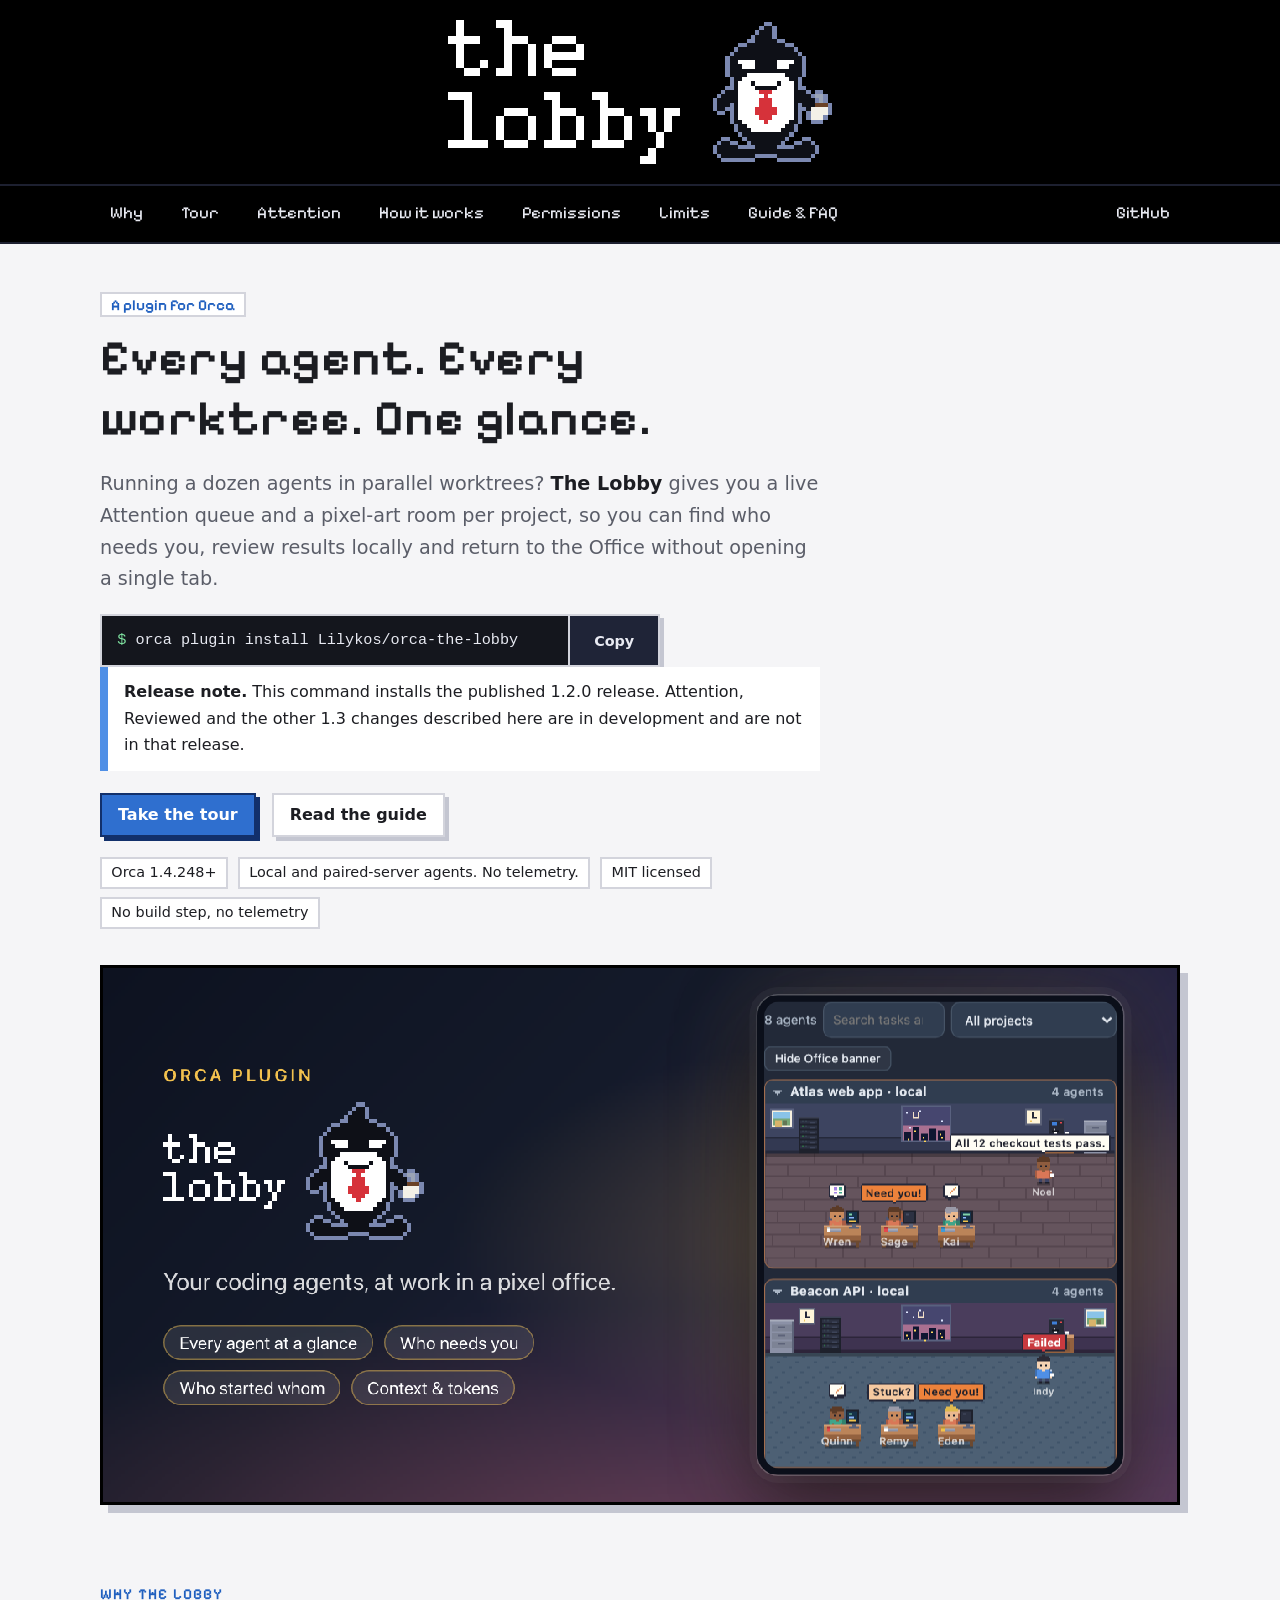
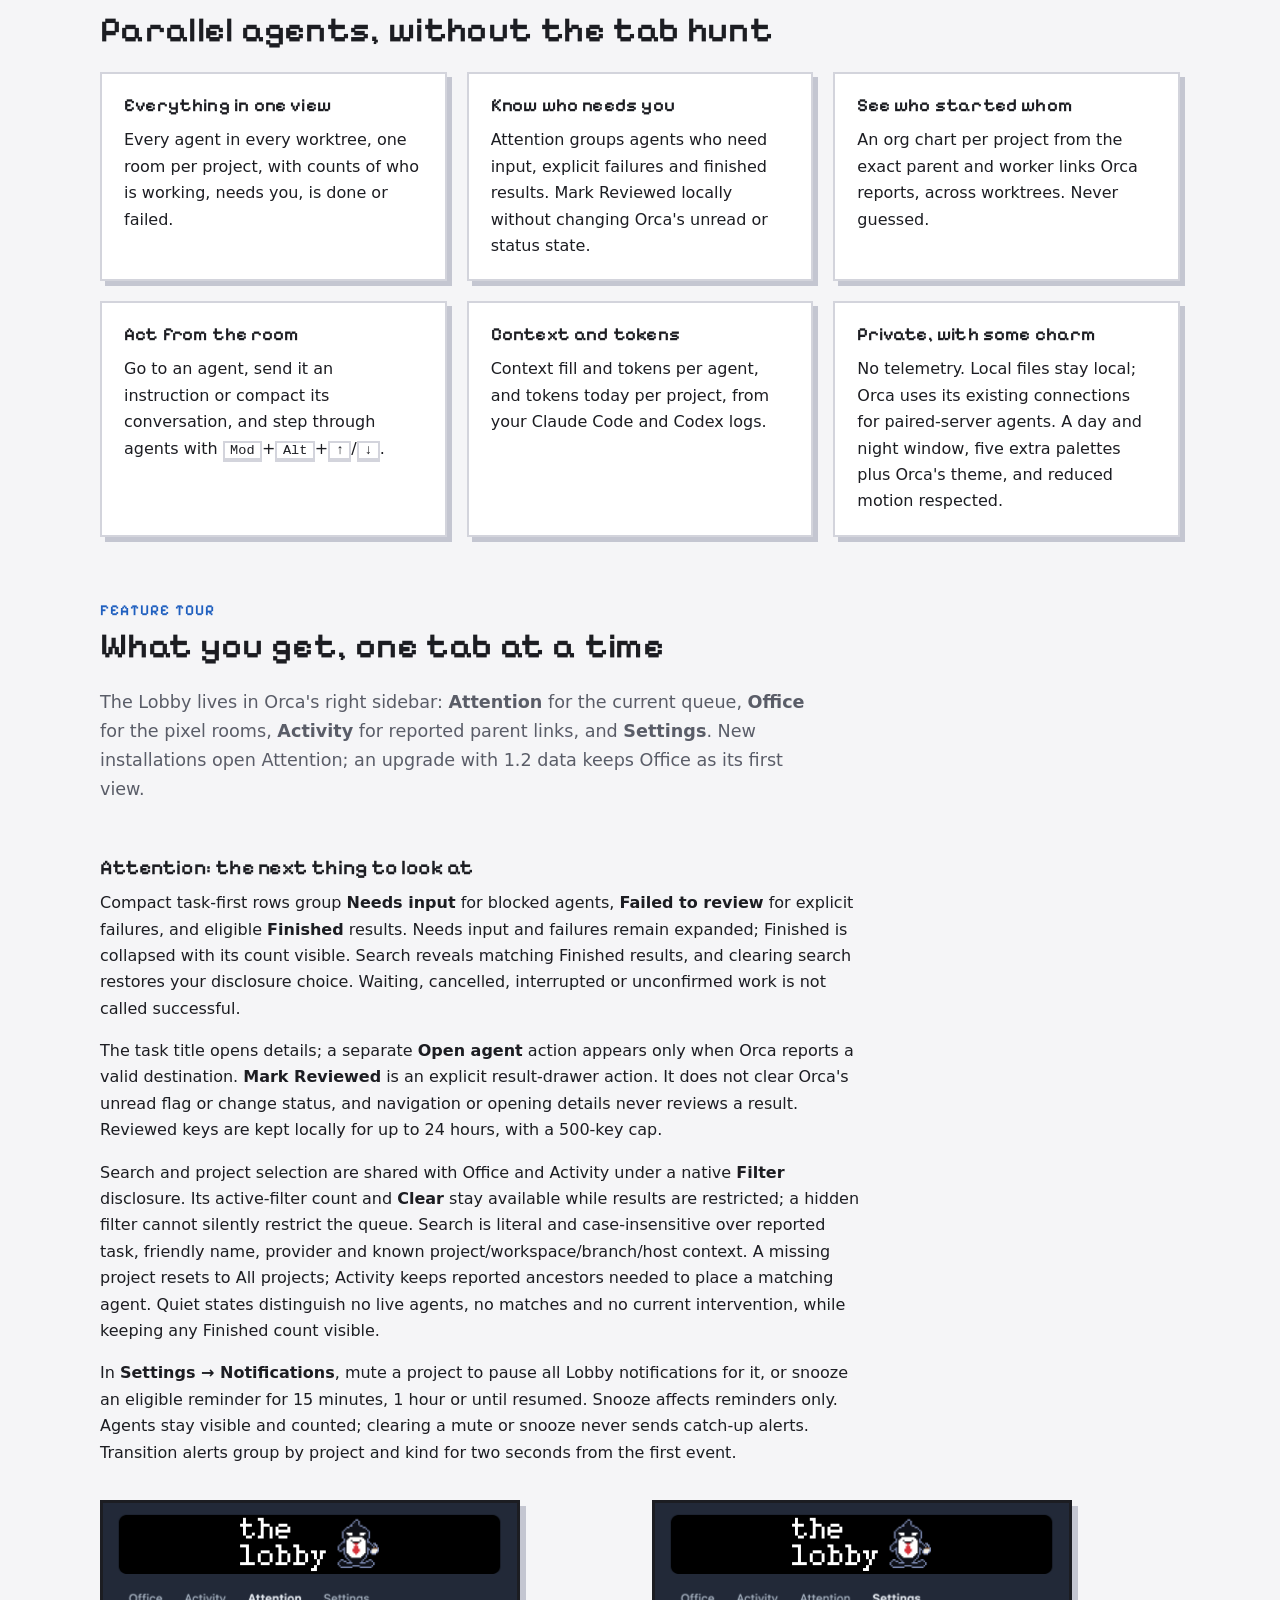
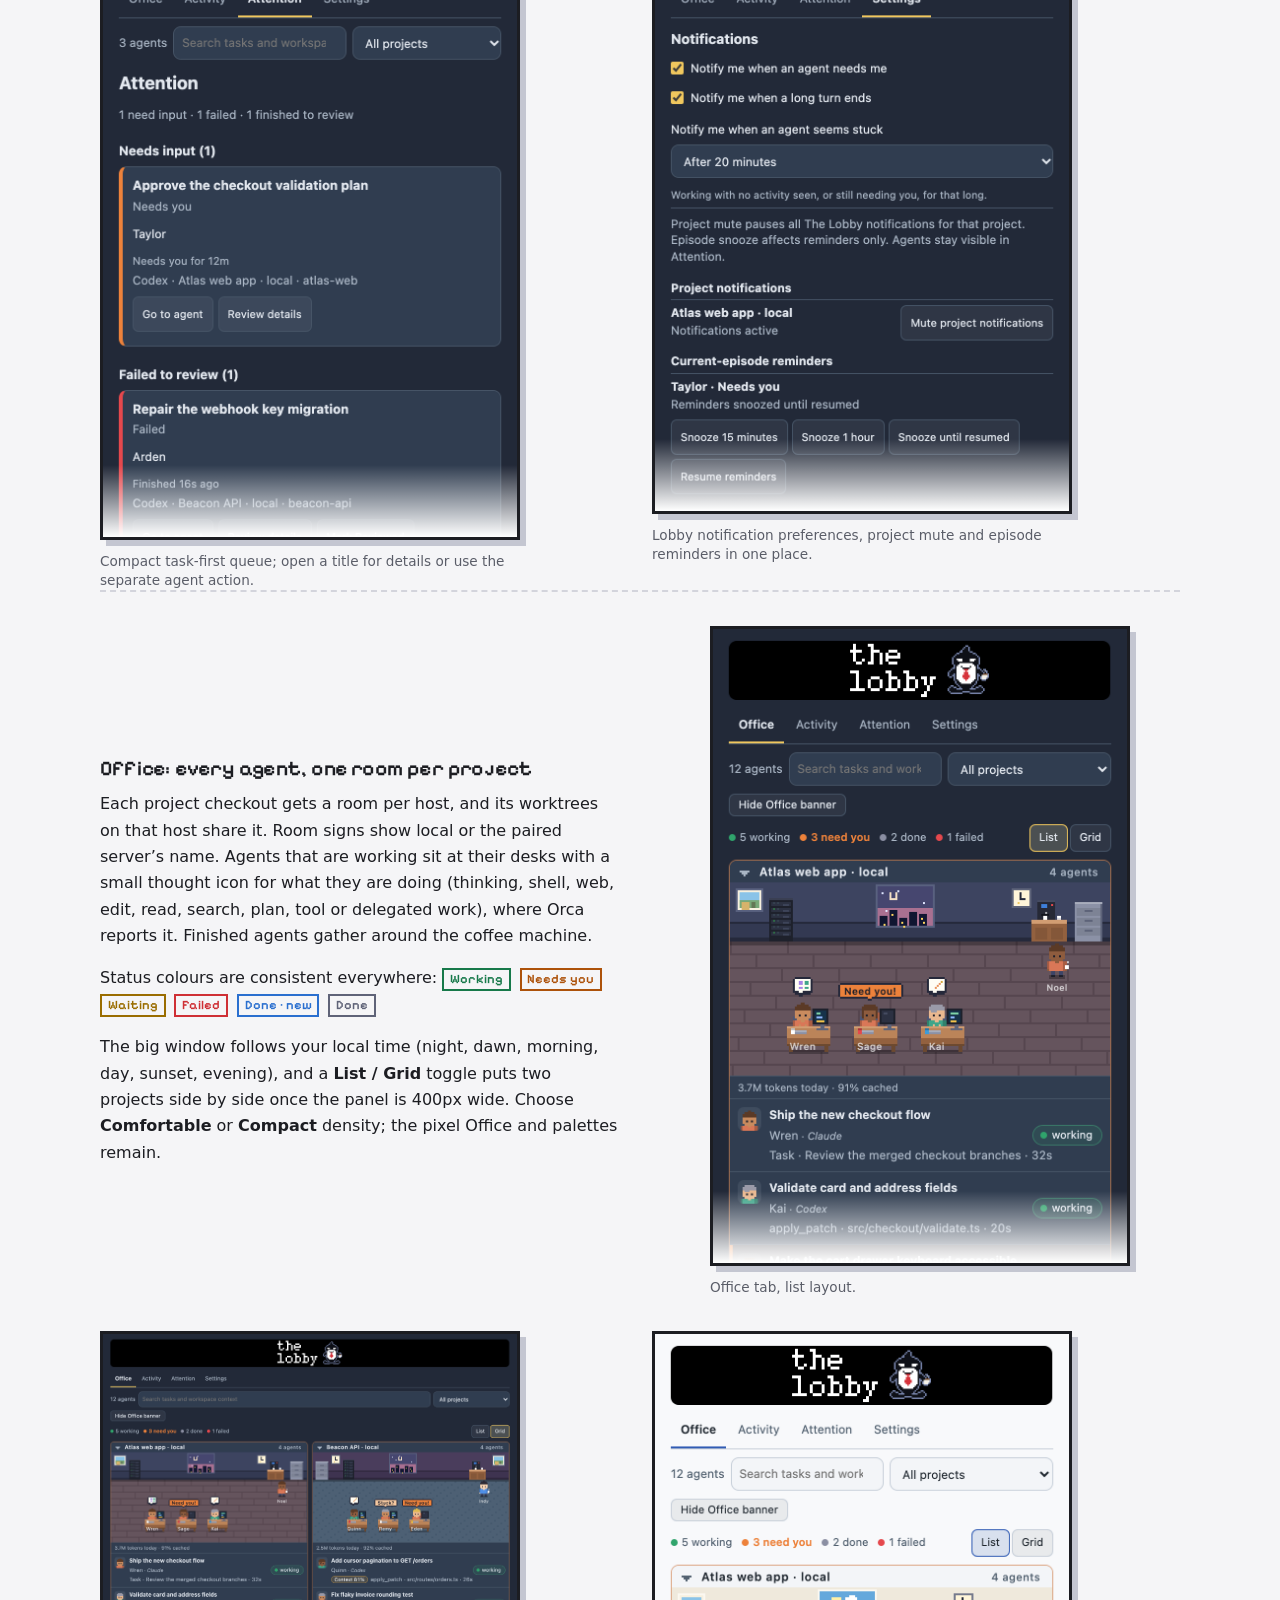
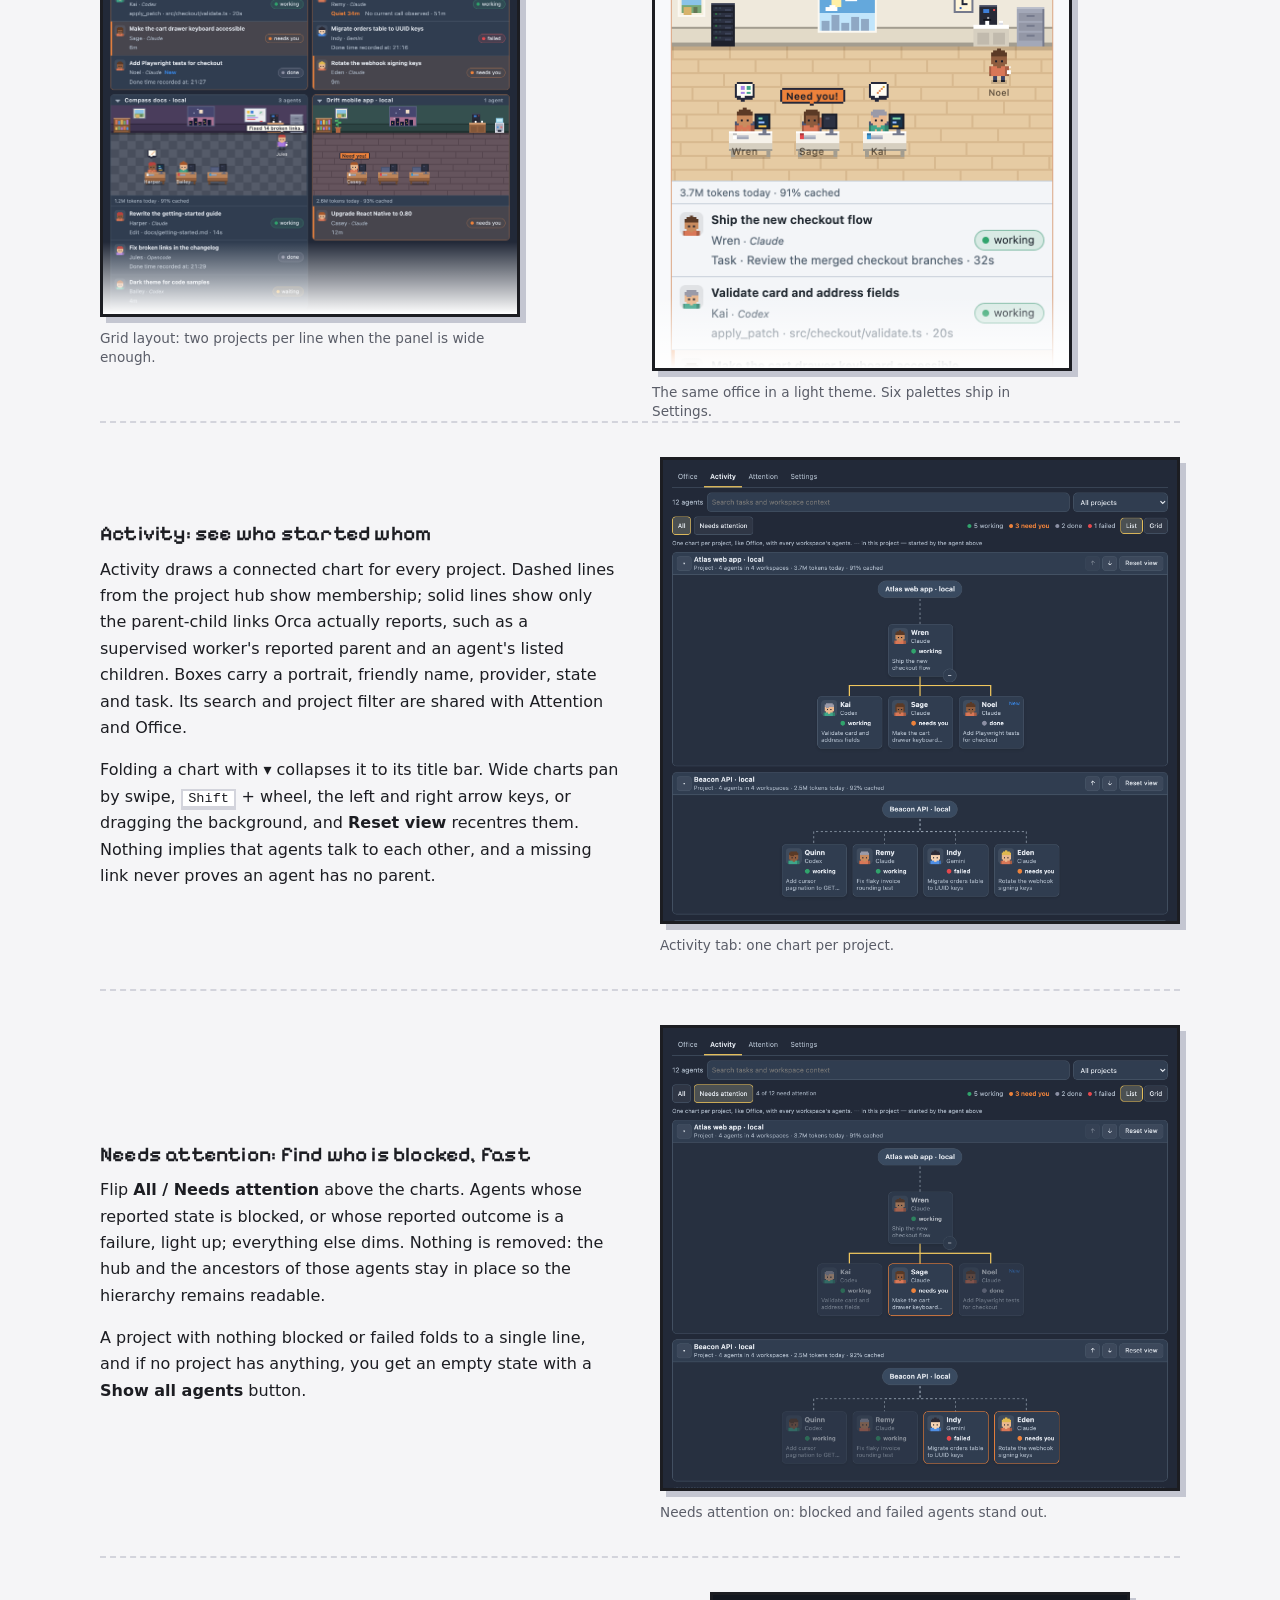
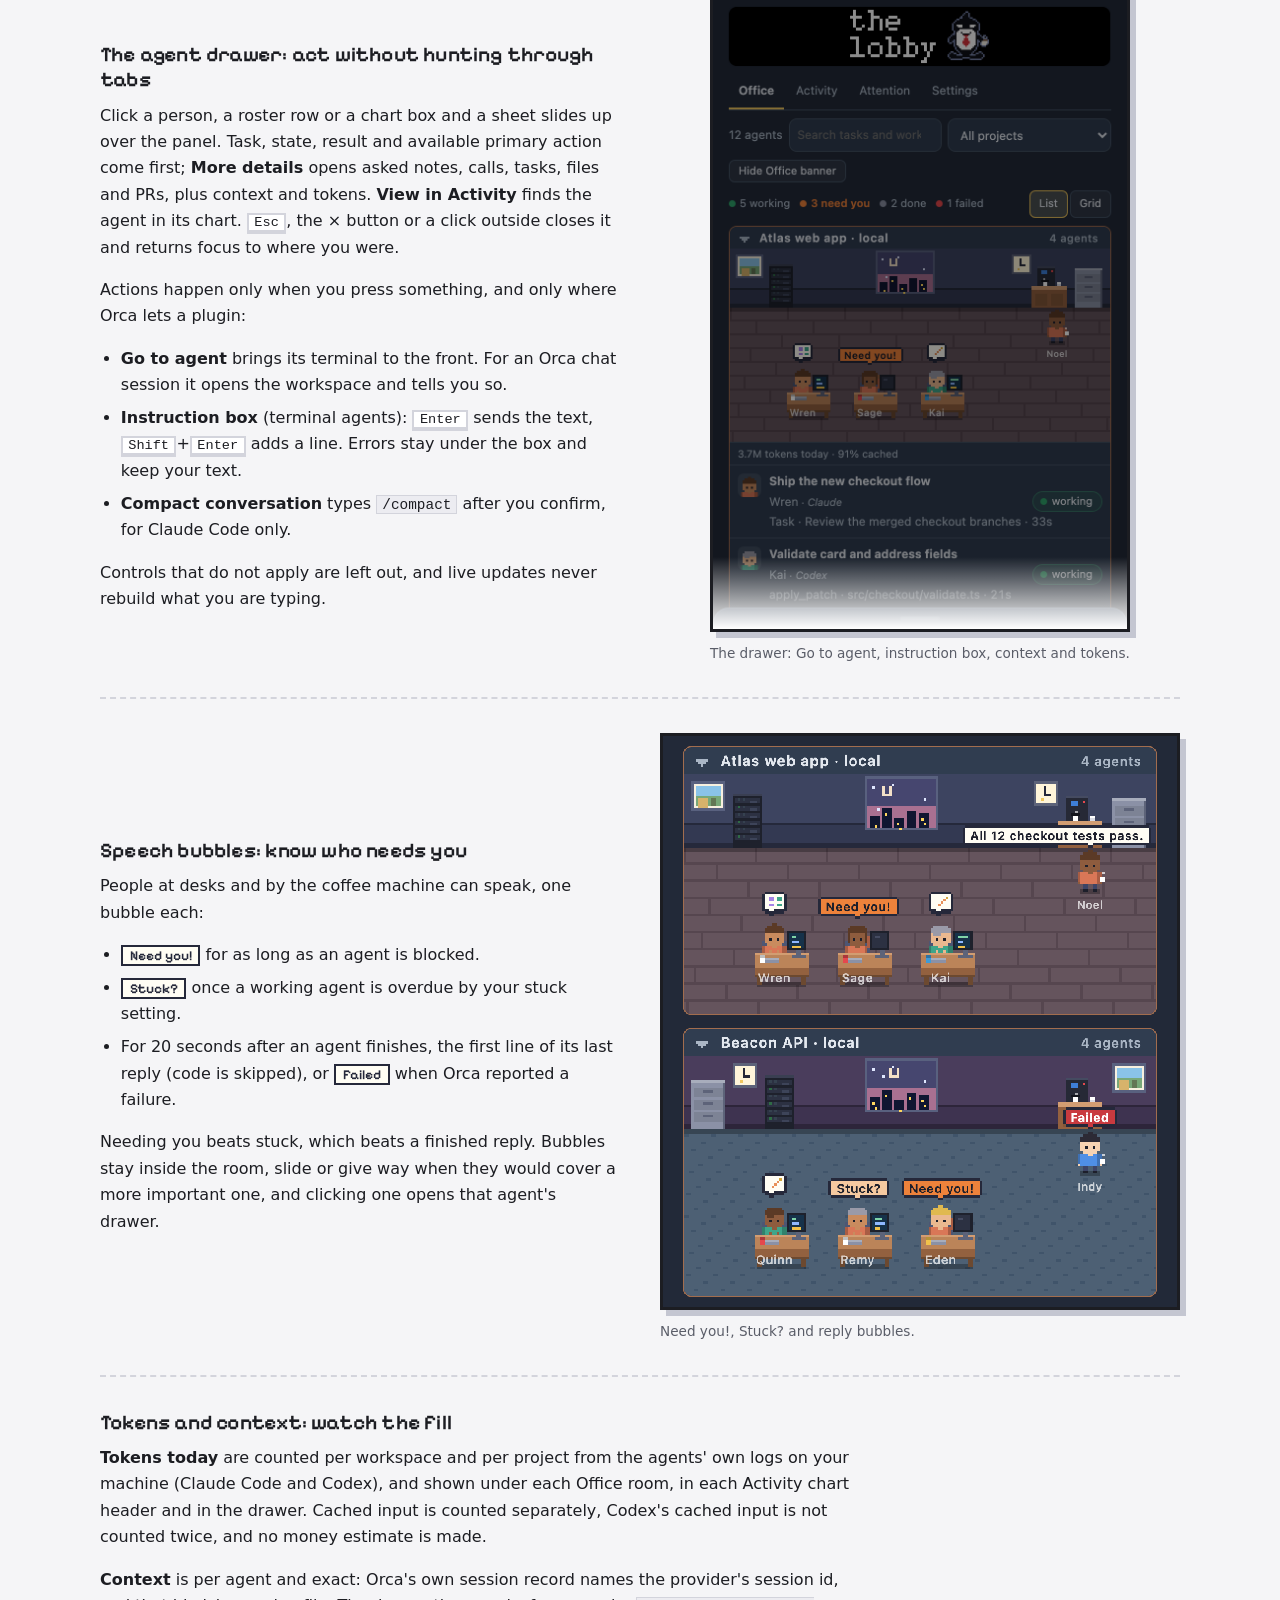
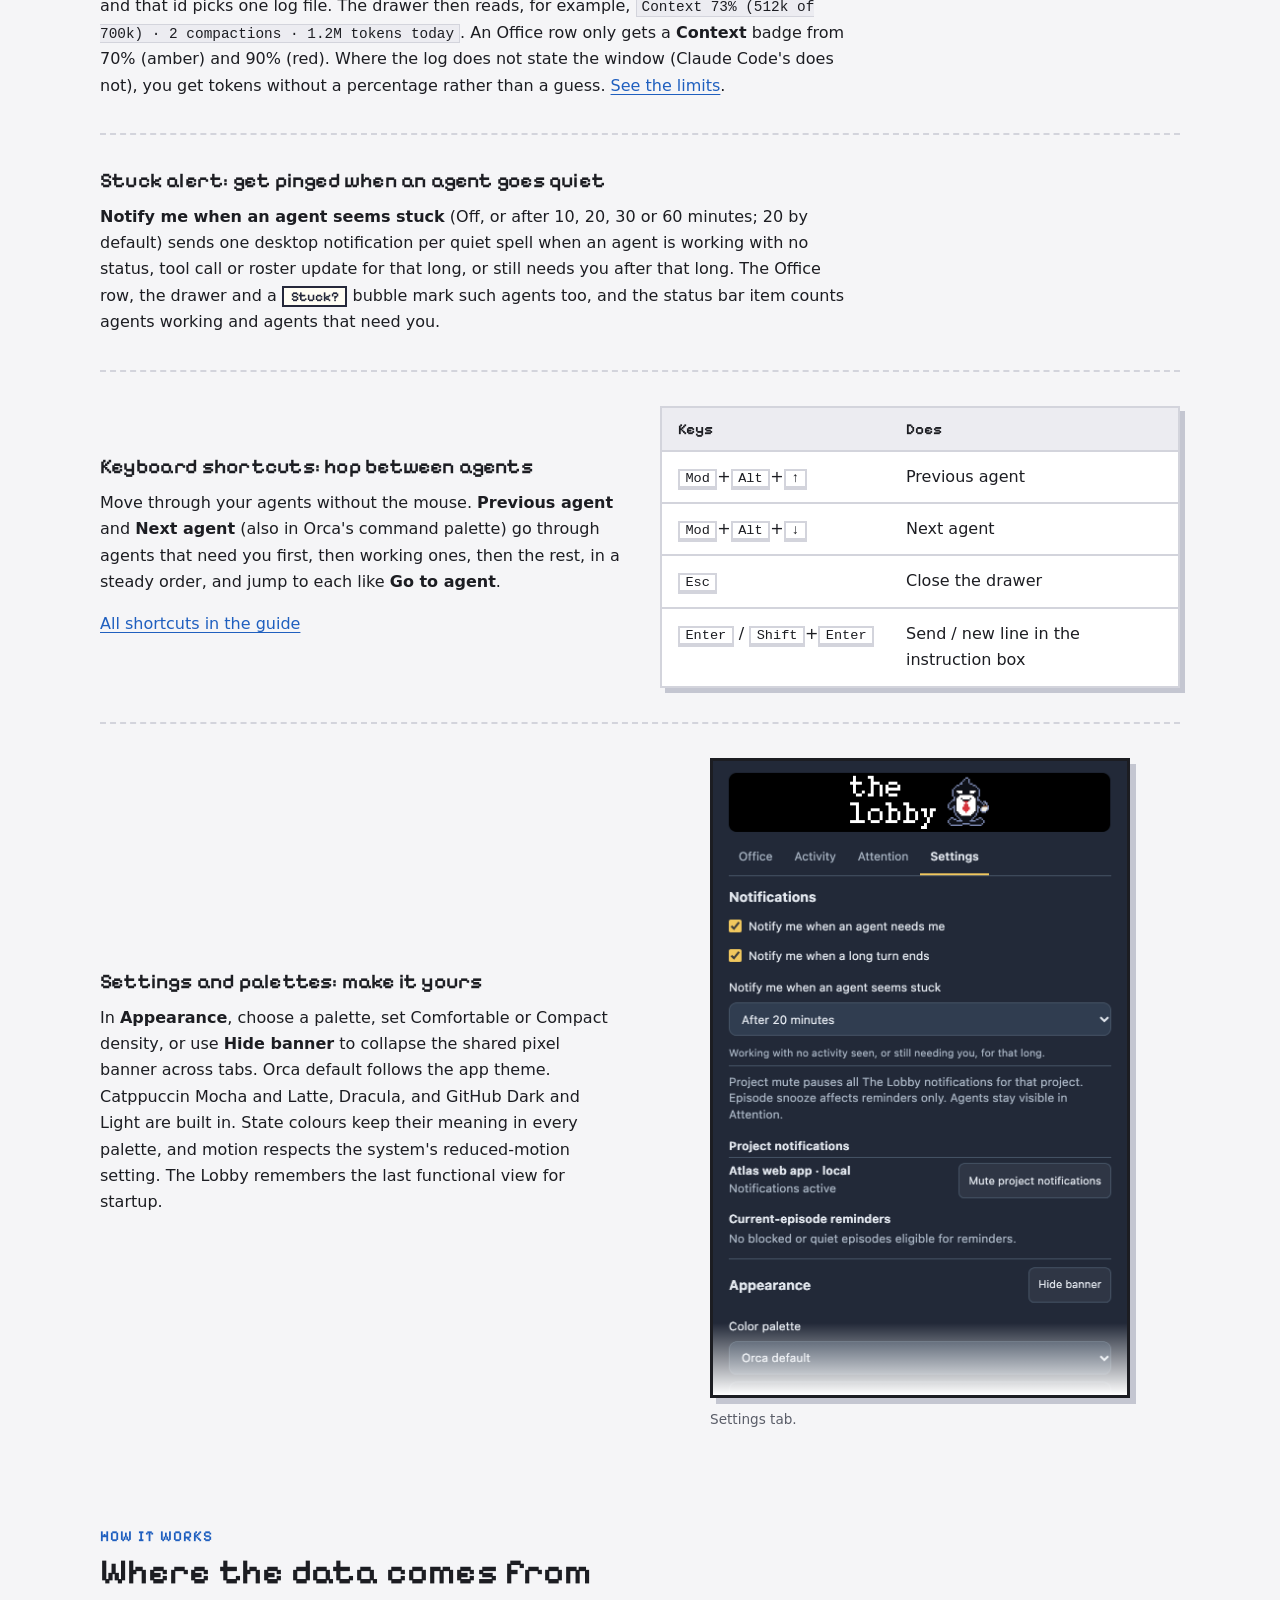
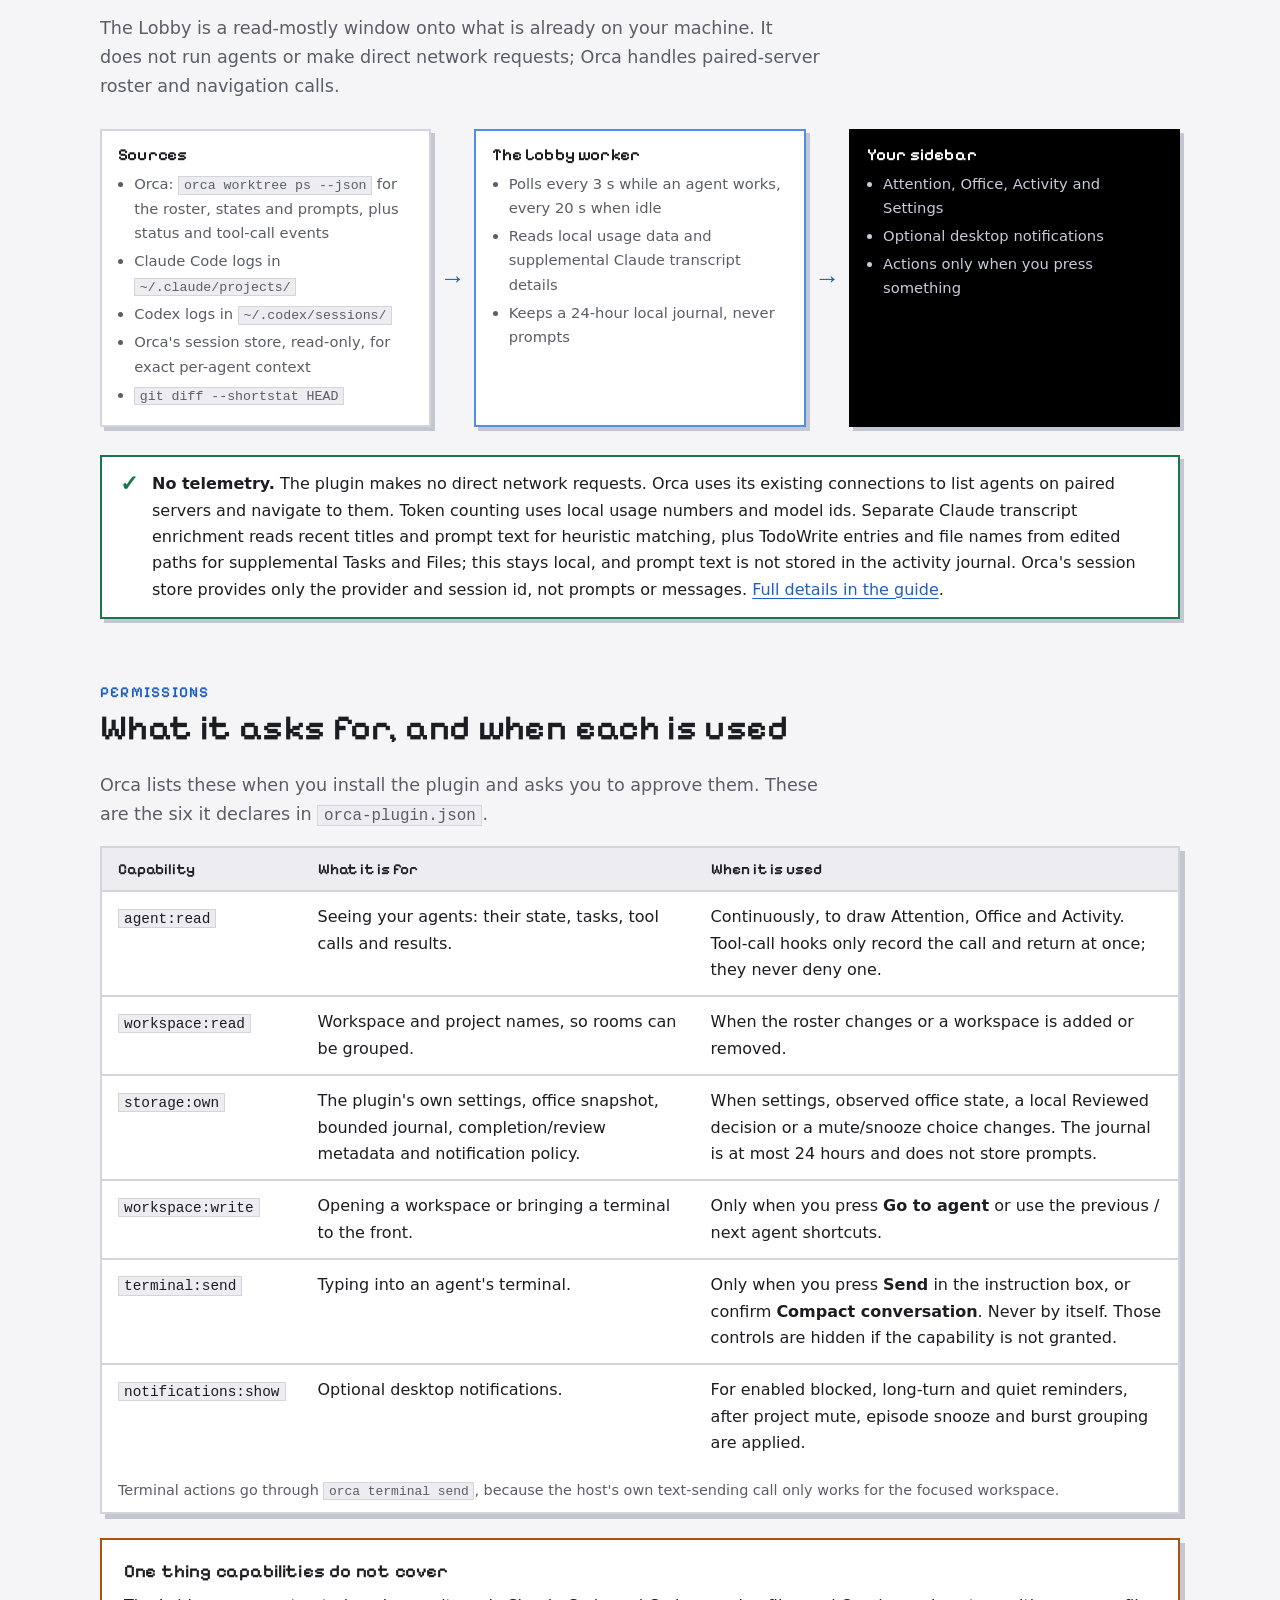
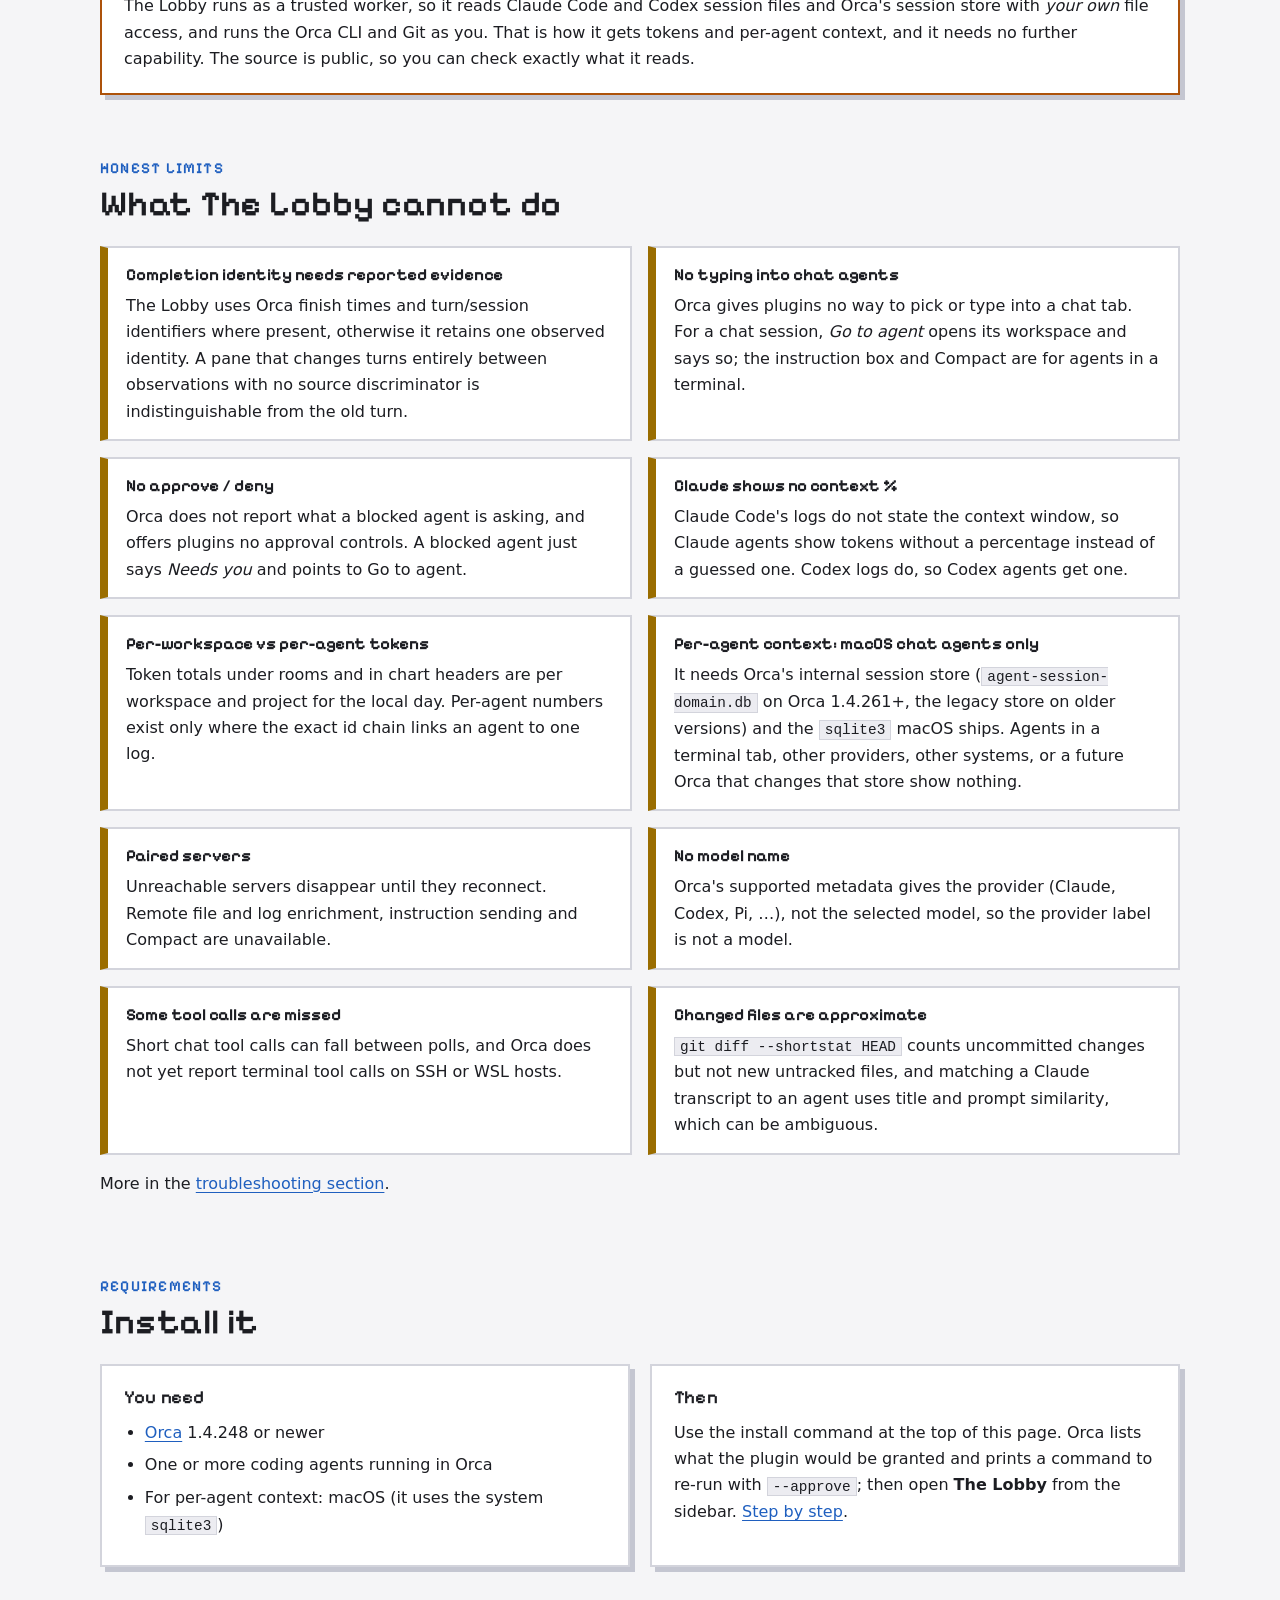
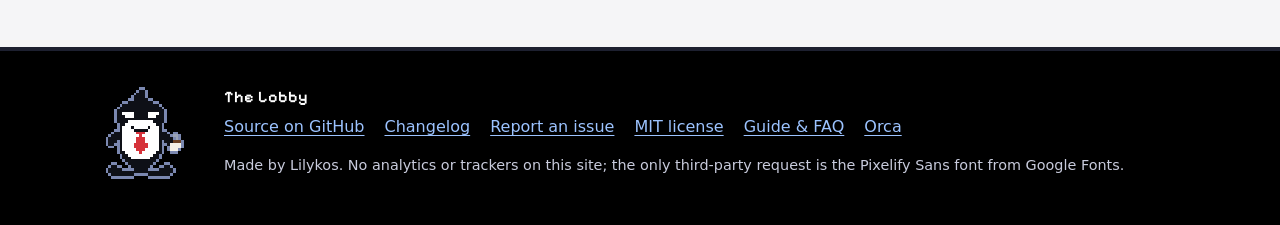
==== docs/index.html @ 731ba434 "docs: update unreleased 1.3 Attention guidance" ====
<!doctype html>
<html lang="en">
<head>
<meta charset="utf-8">
<meta name="viewport" content="width=device-width, initial-scale=1">
<title>The Lobby: Attention and pixel-art Office for Orca agents</title>
<meta name="description" content="Find blocked agents and results to review in Attention, then return to The Lobby's pixel-art Office and Activity views. Local and paired-server agents, no telemetry, MIT licensed.">
<meta name="theme-color" content="#000000">
<link rel="canonical" href="https://lilykos.github.io/orca-the-lobby/">
<link rel="icon" type="image/png" href="images/icon.png">
<link rel="apple-touch-icon" href="images/icon.png">
<meta property="og:type" content="website">
<meta property="og:site_name" content="The Lobby">
<meta property="og:title" content="The Lobby: Attention and pixel-art Office for Orca agents">
<meta property="og:description" content="Find blocked agents and results to review in Attention, then return to the pixel-art Office and Activity views.">
<meta property="og:url" content="https://lilykos.github.io/orca-the-lobby/">
<meta property="og:image" content="https://lilykos.github.io/orca-the-lobby/images/cover.png">
<meta property="og:image:width" content="1280">
<meta property="og:image:height" content="640">
<meta property="og:image:alt" content="The Lobby, an Orca plugin: your coding agents at work in a pixel office, with Need you!, Stuck? and Failed bubbles.">
<meta name="twitter:card" content="summary_large_image">
<meta name="twitter:title" content="The Lobby: Attention and pixel-art Office for Orca agents">
<meta name="twitter:description" content="Find blocked agents and results to review, then return to the pixel-art Office and Activity views.">
<meta name="twitter:image" content="https://lilykos.github.io/orca-the-lobby/images/cover.png">
<meta name="twitter:image:alt" content="The Lobby, an Orca plugin: your coding agents at work in a pixel office, with Need you!, Stuck? and Failed bubbles.">
<link rel="preconnect" href="https://fonts.googleapis.com">
<link rel="preconnect" href="https://fonts.gstatic.com" crossorigin>
<link rel="stylesheet" href="https://fonts.googleapis.com/css2?family=Pixelify+Sans:wght@500;600&amp;display=swap">
<link rel="stylesheet" href="style.css">
<script type="application/ld+json">
{"@context":"https://schema.org","@type":"SoftwareApplication","name":"The Lobby","applicationCategory":"DeveloperApplication","operatingSystem":"Orca 1.4.248 or newer","description":"An Orca plugin that shows coding agents as pixel-art people in one room per project.","license":"https://opensource.org/licenses/MIT","url":"https://lilykos.github.io/orca-the-lobby/","codeRepository":"https://github.com/Lilykos/orca-the-lobby","offers":{"@type":"Offer","price":"0","priceCurrency":"USD"}}
</script>
</head>
<body>
<a class="skip" href="#main">Skip to content</a>

<header>
  <div class="banner">
    <div class="wrap">
      <a href="./" aria-label="The Lobby, home">
        <img class="title px" src="images/title.svg" width="232" height="144" alt="the lobby">
        <img class="mascot px" src="images/orca.svg" width="128" height="140" alt="" role="presentation">
      </a>
    </div>
  </div>
  <nav class="nav" aria-label="Site">
    <div class="wrap">
      <a href="#why">Why</a>
      <a href="#tour">Tour</a>
      <a href="#attention-queue">Attention</a>
      <a href="#how">How it works</a>
      <a href="#permissions">Permissions</a>
      <a href="#limits">Limits</a>
      <a href="guide.html">Guide &amp; FAQ</a>
      <span class="spacer"></span>
      <a href="https://github.com/Lilykos/orca-the-lobby">GitHub</a>
    </div>
  </nav>
</header>

<main id="main">
<section class="hero">
  <div class="wrap">
    <div class="hero-copy">
      <p class="eyebrow">A plugin for Orca</p>
      <h1>Every agent. Every worktree. One glance.</h1>
      <p class="lead">Running a dozen agents in parallel worktrees? <strong>The Lobby</strong> gives you a live Attention queue and a pixel-art room per project, so you can find who needs you, review results locally and return to the Office without opening a single tab.</p>
      <div class="install">
        <code id="install-cmd">orca plugin install Lilykos/orca-the-lobby</code>
        <button type="button" data-copy="#install-cmd" aria-label="Copy the install command">Copy</button>
      </div>
      <p class="note"><strong>Release note.</strong> This command installs the published 1.2.0 release. Attention, Reviewed and the other 1.3 changes described here are in development and are not in that release.</p>
      <div class="cta">
        <a class="btn" href="#tour">Take the tour</a>
        <a class="btn ghost" href="guide.html">Read the guide</a>
      </div>
      <ul class="facts" aria-label="At a glance">
        <li>Orca 1.4.248+</li>
        <li>Local and paired-server agents. No telemetry.</li>
        <li>MIT licensed</li>
        <li>No build step, no telemetry</li>
      </ul>
    </div>
    <figure class="cover">
      <img class="px" src="images/cover.png" width="1280" height="640" alt="The Lobby in Orca's sidebar: several pixel-art office rooms, one per project, with agents seated at desks, a coffee machine and speech bubbles.">
    </figure>
  </div>
</section>

<section class="block" id="why" aria-labelledby="why-h">
  <div class="wrap">
    <p class="kicker">Why The Lobby</p>
    <h2 id="why-h">Parallel agents, without the tab hunt</h2>
    <div class="grid three">
      <div class="card">
        <h3>Everything in one view</h3>
        <p>Every agent in every worktree, one room per project, with counts of who is working, needs you, is done or failed.</p>
      </div>
      <div class="card">
        <h3>Know who needs you</h3>
        <p>Attention groups agents who need input, explicit failures and finished results. Mark Reviewed locally without changing Orca's unread or status state.</p>
      </div>
      <div class="card">
        <h3>See who started whom</h3>
        <p>An org chart per project from the exact parent and worker links Orca reports, across worktrees. Never guessed.</p>
      </div>
      <div class="card">
        <h3>Act from the room</h3>
        <p>Go to an agent, send it an instruction or compact its conversation, and step through agents with <kbd>Mod</kbd>+<kbd>Alt</kbd>+<kbd>↑</kbd>/<kbd>↓</kbd>.</p>
      </div>
      <div class="card">
        <h3>Context and tokens</h3>
        <p>Context fill and tokens per agent, and tokens today per project, from your Claude Code and Codex logs.</p>
      </div>
      <div class="card">
        <h3>Private, with some charm</h3>
        <p>No telemetry. Local files stay local; Orca uses its existing connections for paired-server agents. A day and night window, five extra palettes plus Orca's theme, and reduced motion respected.</p>
      </div>
    </div>
  </div>
</section>

<section class="block" id="tour" aria-labelledby="tour-h">
  <div class="wrap">
    <p class="kicker">Feature tour</p>
    <h2 id="tour-h">What you get, one tab at a time</h2>
    <p class="intro">The Lobby lives in Orca's right sidebar: <strong>Attention</strong> for the current queue, <strong>Office</strong> for the pixel rooms, <strong>Activity</strong> for reported parent links, and <strong>Settings</strong>. New installations open Attention; an upgrade with 1.2 data keeps Office as its first view.</p>

    <article class="feature wide" id="attention-queue">
      <div class="text">
        <h3>Attention: the next thing to look at</h3>
        <p>Compact task-first rows group <strong>Needs input</strong> for blocked agents, <strong>Failed to review</strong> for explicit failures, and eligible <strong>Finished</strong> results. Needs input and failures remain expanded; Finished is collapsed with its count visible. Search reveals matching Finished results, and clearing search restores your disclosure choice. Waiting, cancelled, interrupted or unconfirmed work is not called successful.</p>
        <p>The task title opens details; a separate <strong>Open agent</strong> action appears only when Orca reports a valid destination. <strong>Mark Reviewed</strong> is an explicit result-drawer action. It does not clear Orca's unread flag or change status, and navigation or opening details never reviews a result. Reviewed keys are kept locally for up to 24 hours, with a 500-key cap.</p>
        <p>Search and project selection are shared with Office and Activity under a native <strong>Filter</strong> disclosure. Its active-filter count and <strong>Clear</strong> stay available while results are restricted; a hidden filter cannot silently restrict the queue. Search is literal and case-insensitive over reported task, friendly name, provider and known project/workspace/branch/host context. A missing project resets to All projects; Activity keeps reported ancestors needed to place a matching agent. Quiet states distinguish no live agents, no matches and no current intervention, while keeping any Finished count visible.</p>
        <p>In <strong>Settings → Notifications</strong>, mute a project to pause all Lobby notifications for it, or snooze an eligible reminder for 15 minutes, 1 hour or until resumed. Snooze affects reminders only. Agents stay visible and counted; clearing a mute or snooze never sends catch-up alerts. Transition alerts group by project and kind for two seconds from the first event.</p>
      </div>
    </article>

    <div class="gallery" aria-label="Attention and notification controls">
      <figure class="shot">
        <div class="frame tall"><a href="images/attention-inbox.png" title="Open the full-size image"><img src="images/attention-inbox.png" width="840" height="1830" loading="lazy" alt="Compact Attention task rows, Filter disclosure and a counted collapsed Finished group."></a></div>
        <figcaption>Compact task-first queue; open a title for details or use the separate agent action.</figcaption>
      </figure>
      <figure class="shot">
        <div class="frame tall"><a href="images/notification-controls.png" title="Open the full-size image"><img src="images/notification-controls.png" width="840" height="1234" loading="lazy" alt="The Settings Notifications section with alert preferences, project mute and current-episode reminder snooze."></a></div>
        <figcaption>Lobby notification preferences, project mute and episode reminders in one place.</figcaption>
      </figure>
    </div>

    <article class="feature" id="office">
      <div class="text">
        <h3>Office: every agent, one room per project</h3>
        <p>Each project checkout gets a room per host, and its worktrees on that host share it. Room signs show local or the paired server’s name. Agents that are working sit at their desks with a small thought icon for what they are doing (thinking, shell, web, edit, read, search, plan, tool or delegated work), where Orca reports it. Finished agents gather around the coffee machine.</p>
        <p>Status colours are consistent everywhere:
          <span class="tag working">Working</span>
          <span class="tag blocked">Needs you</span>
          <span class="tag waiting">Waiting</span>
          <span class="tag failed">Failed</span>
          <span class="tag unread">Done · new</span>
          <span class="tag done">Done</span>
        </p>
        <p>The big window follows your local time (night, dawn, morning, day, sunset, evening), and a <strong>List / Grid</strong> toggle puts two projects side by side once the panel is 400px wide. Choose <strong>Comfortable</strong> or <strong>Compact</strong> density; the pixel Office and palettes remain.</p>
      </div>
      <figure class="shot narrow">
        <div class="frame tall"><a href="images/office.png" title="Open the full-size image"><img src="images/office.png" width="420" height="1263" loading="lazy" alt="The Office tab in dark theme: a list of rooms, each with a sign, pixel people at desks and a roster of agents beneath."></a></div>
        <figcaption>Office tab, list layout.</figcaption>
      </figure>
    </article>

    <div class="gallery" aria-label="More Office views">
      <figure class="shot">
        <div class="frame tall"><a href="images/office-grid.png" title="Open the full-size image"><img src="images/office-grid.png" width="900" height="1189" loading="lazy" alt="The Office tab in Grid layout, two project rooms per row."></a></div>
        <figcaption>Grid layout: two projects per line when the panel is wide enough.</figcaption>
      </figure>
      <figure class="shot">
        <div class="frame tall"><a href="images/office-light.png" title="Open the full-size image"><img src="images/office-light.png" width="420" height="1263" loading="lazy" alt="The Office tab in a light theme with bright walls and wooden floors."></a></div>
        <figcaption>The same office in a light theme. Six palettes ship in Settings.</figcaption>
      </figure>
    </div>

    <article class="feature flip" id="activity">
      <div class="text">
        <h3>Activity: see who started whom</h3>
        <p>Activity draws a connected chart for every project. Dashed lines from the project hub show membership; solid lines show only the parent-child links Orca actually reports, such as a supervised worker's reported parent and an agent's listed children. Boxes carry a portrait, friendly name, provider, state and task. Its search and project filter are shared with Attention and Office.</p>
        <p>Folding a chart with ▾ collapses it to its title bar. Wide charts pan by swipe, <kbd>Shift</kbd> + wheel, the left and right arrow keys, or dragging the background, and <strong>Reset view</strong> recentres them. Nothing implies that agents talk to each other, and a missing link never proves an agent has no parent.</p>
      </div>
      <figure class="shot">
        <div class="frame"><a href="images/activity.png" title="Open the full-size image"><img src="images/activity.png" width="900" height="832" loading="lazy" alt="The Activity tab: connected org charts with a project hub linked to agent boxes showing portrait, name, provider, state and task."></a></div>
        <figcaption>Activity tab: one chart per project.</figcaption>
      </figure>
    </article>

    <article class="feature" id="attention">
      <div class="text">
        <h3>Needs attention: find who is blocked, fast</h3>
        <p>Flip <strong>All / Needs attention</strong> above the charts. Agents whose reported state is blocked, or whose reported outcome is a failure, light up; everything else dims. Nothing is removed: the hub and the ancestors of those agents stay in place so the hierarchy remains readable.</p>
        <p>A project with nothing blocked or failed folds to a single line, and if no project has anything, you get an empty state with a <strong>Show all agents</strong> button.</p>
      </div>
      <figure class="shot">
        <div class="frame"><a href="images/attention.png" title="Open the full-size image"><img src="images/attention.png" width="900" height="832" loading="lazy" alt="The Activity tab with Needs attention switched on: blocked and failed agents highlighted, others dimmed."></a></div>
        <figcaption>Needs attention on: blocked and failed agents stand out.</figcaption>
      </figure>
    </article>

    <article class="feature flip" id="drawer">
      <div class="text">
        <h3>The agent drawer: act without hunting through tabs</h3>
        <p>Click a person, a roster row or a chart box and a sheet slides up over the panel. Task, state, result and available primary action come first; <strong>More details</strong> opens asked notes, calls, tasks, files and PRs, plus context and tokens. <strong>View in Activity</strong> finds the agent in its chart. <kbd>Esc</kbd>, the × button or a click outside closes it and returns focus to where you were.</p>
        <p>Actions happen only when you press something, and only where Orca lets a plugin:</p>
        <ul>
          <li><strong>Go to agent</strong> brings its terminal to the front. For an Orca chat session it opens the workspace and tells you so.</li>
          <li><strong>Instruction box</strong> (terminal agents): <kbd>Enter</kbd> sends the text, <kbd>Shift</kbd>+<kbd>Enter</kbd> adds a line. Errors stay under the box and keep your text.</li>
          <li><strong>Compact conversation</strong> types <code>/compact</code> after you confirm, for Claude Code only.</li>
        </ul>
        <p>Controls that do not apply are left out, and live updates never rebuild what you are typing.</p>
      </div>
      <figure class="shot narrow">
        <div class="frame tall"><a href="images/drawer.png" title="Open the full-size image"><img src="images/drawer.png" width="420" height="950" loading="lazy" alt="The agent drawer: Go to agent button, an instruction box, and the agent's context and token lines."></a></div>
        <figcaption>The drawer: Go to agent, instruction box, context and tokens.</figcaption>
      </figure>
    </article>

    <article class="feature" id="bubbles">
      <div class="text">
        <h3>Speech bubbles: know who needs you</h3>
        <p>People at desks and by the coffee machine can speak, one bubble each:</p>
        <ul>
          <li><span class="bubble">Need you!</span> for as long as an agent is blocked.</li>
          <li><span class="bubble">Stuck?</span> once a working agent is overdue by your stuck setting.</li>
          <li>For 20 seconds after an agent finishes, the first line of its last reply (code is skipped), or <span class="bubble">Failed</span> when Orca reported a failure.</li>
        </ul>
        <p>Needing you beats stuck, which beats a finished reply. Bubbles stay inside the room, slide or give way when they would cover a more important one, and clicking one opens that agent's drawer.</p>
      </div>
      <figure class="shot">
        <div class="frame"><img class="px" src="images/bubbles.png" width="420" height="466" loading="lazy" alt="Close-up of a room: pixel people with speech bubbles reading Need you!, Stuck? and a short reply."></div>
        <figcaption>Need you!, Stuck? and reply bubbles.</figcaption>
      </figure>
    </article>

    <article class="feature wide" id="tokens">
      <div class="text">
        <h3>Tokens and context: watch the fill</h3>
        <p><strong>Tokens today</strong> are counted per workspace and per project from the agents' own logs on your machine (Claude Code and Codex), and shown under each Office room, in each Activity chart header and in the drawer. Cached input is counted separately, Codex's cached input is not counted twice, and no money estimate is made.</p>
        <p><strong>Context</strong> is per agent and exact: Orca's own session record names the provider's session id, and that id picks one log file. The drawer then reads, for example, <code>Context 73% (512k of 700k) · 2 compactions · 1.2M tokens today</code>. An Office row only gets a <strong>Context</strong> badge from 70% (amber) and 90% (red). Where the log does not state the window (Claude Code's does not), you get tokens without a percentage rather than a guess. <a href="#limits">See the limits</a>.</p>
      </div>
    </article>

    <article class="feature wide" id="stuck">
      <div class="text">
        <h3>Stuck alert: get pinged when an agent goes quiet</h3>
        <p><strong>Notify me when an agent seems stuck</strong> (Off, or after 10, 20, 30 or 60 minutes; 20 by default) sends one desktop notification per quiet spell when an agent is working with no status, tool call or roster update for that long, or still needs you after that long. The Office row, the drawer and a <span class="bubble">Stuck?</span> bubble mark such agents too, and the status bar item counts agents working and agents that need you.</p>
      </div>
    </article>

    <article class="feature flip" id="keys">
      <div class="text">
        <h3>Keyboard shortcuts: hop between agents</h3>
        <p>Move through your agents without the mouse. <strong>Previous agent</strong> and <strong>Next agent</strong> (also in Orca's command palette) go through agents that need you first, then working ones, then the rest, in a steady order, and jump to each like <strong>Go to agent</strong>.</p>
        <p><a href="guide.html#shortcuts">All shortcuts in the guide</a></p>
      </div>
      <div class="table-wrap slim">
        <table>
          <thead><tr><th scope="col">Keys</th><th scope="col">Does</th></tr></thead>
          <tbody>
            <tr><td><kbd>Mod</kbd>+<kbd>Alt</kbd>+<kbd>↑</kbd></td><td>Previous agent</td></tr>
            <tr><td><kbd>Mod</kbd>+<kbd>Alt</kbd>+<kbd>↓</kbd></td><td>Next agent</td></tr>
            <tr><td><kbd>Esc</kbd></td><td>Close the drawer</td></tr>
            <tr><td><kbd>Enter</kbd> / <kbd>Shift</kbd>+<kbd>Enter</kbd></td><td>Send / new line in the instruction box</td></tr>
          </tbody>
        </table>
      </div>
    </article>

    <article class="feature" id="settings">
      <div class="text">
        <h3>Settings and palettes: make it yours</h3>
        <p>In <strong>Appearance</strong>, choose a palette, set Comfortable or Compact density, or use <strong>Hide banner</strong> to collapse the shared pixel banner across tabs. Orca default follows the app theme. Catppuccin Mocha and Latte, Dracula, and GitHub Dark and Light are built in. State colours keep their meaning in every palette, and motion respects the system's reduced-motion setting. The Lobby remembers the last functional view for startup.</p>
      </div>
      <figure class="shot narrow">
        <div class="frame tall"><a href="images/settings.png" title="Open the full-size image"><img src="images/settings.png" width="840" height="2241" loading="lazy" alt="The Settings tab with Notifications, Appearance and a Hide banner button."></a></div>
        <figcaption>Settings tab.</figcaption>
      </figure>
    </article>
  </div>
</section>

<section class="block" id="how" aria-labelledby="how-h">
  <div class="wrap">
    <p class="kicker">How it works</p>
    <h2 id="how-h">Where the data comes from</h2>
    <p class="intro">The Lobby is a read-mostly window onto what is already on your machine. It does not run agents or make direct network requests; Orca handles paired-server roster and navigation calls.</p>

    <div class="flow" role="group" aria-label="Data flow from your machine to the panel">
      <div class="node">
        <h3>Sources</h3>
        <ul>
          <li>Orca: <code>orca worktree ps --json</code> for the roster, states and prompts, plus status and tool-call events</li>
          <li>Claude Code logs in <code>~/.claude/projects/</code></li>
          <li>Codex logs in <code>~/.codex/sessions/</code></li>
          <li>Orca's session store, read-only, for exact per-agent context</li>
          <li><code>git diff --shortstat HEAD</code></li>
        </ul>
      </div>
      <div class="arrow" aria-hidden="true"></div>
      <div class="node worker">
        <h3>The Lobby worker</h3>
        <ul>
          <li>Polls every 3 s while an agent works, every 20 s when idle</li>
          <li>Reads local usage data and supplemental Claude transcript details</li>
          <li>Keeps a 24-hour local journal, never prompts</li>
        </ul>
      </div>
      <div class="arrow" aria-hidden="true"></div>
      <div class="node you">
        <h3>Your sidebar</h3>
        <ul>
          <li>Attention, Office, Activity and Settings</li>
          <li>Optional desktop notifications</li>
          <li>Actions only when you press something</li>
        </ul>
      </div>
    </div>

    <div class="local-note">
      <span class="mark" aria-hidden="true">✓</span>
      <p><strong>No telemetry.</strong> The plugin makes no direct network requests. Orca uses its existing connections to list agents on paired servers and navigate to them. Token counting uses local usage numbers and model ids. Separate Claude transcript enrichment reads recent titles and prompt text for heuristic matching, plus TodoWrite entries and file names from edited paths for supplemental Tasks and Files; this stays local, and prompt text is not stored in the activity journal. Orca's session store provides only the provider and session id, not prompts or messages. <a href="guide.html#data">Full details in the guide</a>.</p>
    </div>
  </div>
</section>

<section class="block" id="permissions" aria-labelledby="perm-h">
  <div class="wrap">
    <p class="kicker">Permissions</p>
    <h2 id="perm-h">What it asks for, and when each is used</h2>
    <p class="intro">Orca lists these when you install the plugin and asks you to approve them. These are the six it declares in <code>orca-plugin.json</code>.</p>
    <div class="table-wrap stack">
      <table>
        <thead><tr><th scope="col">Capability</th><th scope="col">What it is for</th><th scope="col">When it is used</th></tr></thead>
        <tbody>
          <tr><td data-label="Capability"><code>agent:read</code></td><td data-label="What it is for">Seeing your agents: their state, tasks, tool calls and results.</td><td data-label="When it is used">Continuously, to draw Attention, Office and Activity. Tool-call hooks only record the call and return at once; they never deny one.</td></tr>
          <tr><td data-label="Capability"><code>workspace:read</code></td><td data-label="What it is for">Workspace and project names, so rooms can be grouped.</td><td data-label="When it is used">When the roster changes or a workspace is added or removed.</td></tr>
          <tr><td data-label="Capability"><code>storage:own</code></td><td data-label="What it is for">The plugin's own settings, office snapshot, bounded journal, completion/review metadata and notification policy.</td><td data-label="When it is used">When settings, observed office state, a local Reviewed decision or a mute/snooze choice changes. The journal is at most 24 hours and does not store prompts.</td></tr>
          <tr><td data-label="Capability"><code>workspace:write</code></td><td data-label="What it is for">Opening a workspace or bringing a terminal to the front.</td><td data-label="When it is used">Only when you press <strong>Go to agent</strong> or use the previous / next agent shortcuts.</td></tr>
          <tr><td data-label="Capability"><code>terminal:send</code></td><td data-label="What it is for">Typing into an agent's terminal.</td><td data-label="When it is used">Only when you press <strong>Send</strong> in the instruction box, or confirm <strong>Compact conversation</strong>. Never by itself. Those controls are hidden if the capability is not granted.</td></tr>
          <tr><td data-label="Capability"><code>notifications:show</code></td><td data-label="What it is for">Optional desktop notifications.</td><td data-label="When it is used">For enabled blocked, long-turn and quiet reminders, after project mute, episode snooze and burst grouping are applied.</td></tr>
        </tbody>
        <caption>Terminal actions go through <code>orca terminal send</code>, because the host's own text-sending call only works for the focused workspace.</caption>
      </table>
    </div>
    <div class="card warn" style="margin-top:24px">
      <h3>One thing capabilities do not cover</h3>
      <p>The Lobby runs as a trusted worker, so it reads Claude Code and Codex session files and Orca's session store with <em>your own</em> file access, and runs the Orca CLI and Git as you. That is how it gets tokens and per-agent context, and it needs no further capability. The source is public, so you can check exactly what it reads.</p>
    </div>
  </div>
</section>

<section class="block" id="limits" aria-labelledby="limits-h">
  <div class="wrap">
    <p class="kicker">Honest limits</p>
    <h2 id="limits-h">What The Lobby cannot do</h2>
    <ul class="limits">
      <li><strong>Completion identity needs reported evidence</strong>The Lobby uses Orca finish times and turn/session identifiers where present, otherwise it retains one observed identity. A pane that changes turns entirely between observations with no source discriminator is indistinguishable from the old turn.</li>
      <li><strong>No typing into chat agents</strong>Orca gives plugins no way to pick or type into a chat tab. For a chat session, <em>Go to agent</em> opens its workspace and says so; the instruction box and Compact are for agents in a terminal.</li>
      <li><strong>No approve / deny</strong>Orca does not report what a blocked agent is asking, and offers plugins no approval controls. A blocked agent just says <em>Needs you</em> and points to Go to agent.</li>
      <li><strong>Claude shows no context %</strong>Claude Code's logs do not state the context window, so Claude agents show tokens without a percentage instead of a guessed one. Codex logs do, so Codex agents get one.</li>
      <li><strong>Per-workspace vs per-agent tokens</strong>Token totals under rooms and in chart headers are per workspace and project for the local day. Per-agent numbers exist only where the exact id chain links an agent to one log.</li>
      <li><strong>Per-agent context: macOS chat agents only</strong>It needs Orca's internal session store (<code>agent-session-domain.db</code> on Orca 1.4.261+, the legacy store on older versions) and the <code>sqlite3</code> macOS ships. Agents in a terminal tab, other providers, other systems, or a future Orca that changes that store show nothing.</li>
      <li><strong>Paired servers</strong>Unreachable servers disappear until they reconnect. Remote file and log enrichment, instruction sending and Compact are unavailable.</li>
      <li><strong>No model name</strong>Orca's supported metadata gives the provider (Claude, Codex, Pi, …), not the selected model, so the provider label is not a model.</li>
      <li><strong>Some tool calls are missed</strong>Short chat tool calls can fall between polls, and Orca does not yet report terminal tool calls on SSH or WSL hosts.</li>
      <li><strong>Changed files are approximate</strong><code>git diff --shortstat HEAD</code> counts uncommitted changes but not new untracked files, and matching a Claude transcript to an agent uses title and prompt similarity, which can be ambiguous.</li>
    </ul>
    <p>More in the <a href="guide.html#troubleshooting">troubleshooting section</a>.</p>
  </div>
</section>

<section class="block" id="requirements" aria-labelledby="req-h">
  <div class="wrap">
    <p class="kicker">Requirements</p>
    <h2 id="req-h">Install it</h2>
    <div class="grid two">
      <div class="card">
        <h3>You need</h3>
        <ul>
          <li><a href="https://onorca.dev">Orca</a> 1.4.248 or newer</li>
          <li>One or more coding agents running in Orca</li>
          <li>For per-agent context: macOS (it uses the system <code>sqlite3</code>)</li>
        </ul>
      </div>
      <div class="card">
        <h3>Then</h3>
        <p>Use the install command at the top of this page. Orca lists what the plugin would be granted and prints a command to re-run with <code>--approve</code>; then open <strong>The Lobby</strong> from the sidebar. <a href="guide.html#install">Step by step</a>.</p>
      </div>
    </div>
  </div>
</section>
</main>

<footer>
  <div class="wrap">
    <img class="mascot px" src="images/orca.svg" width="84" height="92" alt="">
    <div>
      <h2>The Lobby</h2>
      <ul>
        <li><a href="https://github.com/Lilykos/orca-the-lobby">Source on GitHub</a></li>
        <li><a href="https://github.com/Lilykos/orca-the-lobby/blob/main/CHANGELOG.md">Changelog</a></li>
        <li><a href="https://github.com/Lilykos/orca-the-lobby/issues">Report an issue</a></li>
        <li><a href="https://github.com/Lilykos/orca-the-lobby/blob/main/LICENSE">MIT license</a></li>
        <li><a href="guide.html">Guide &amp; FAQ</a></li>
        <li><a href="https://onorca.dev">Orca</a></li>
      </ul>
      <p style="margin-top:14px">Made by Lilykos. No analytics or trackers on this site; the only third-party request is the Pixelify Sans font from Google Fonts.</p>
    </div>
  </div>
</footer>
<script src="site.js" defer></script>
</body>
</html>
---- docs/style.css ----
/* The Lobby site. Colours are the plugin's: the black banner, the room walls, the status colours. */
:root {
  color-scheme: light dark;
  --bg: #f5f5f7;
  --bg-alt: #ececf1;
  --card: #ffffff;
  --text: #1c1d22;
  --muted: #5a5d68;
  --border: #d3d4dc;
  --link: #1f5fbf;
  --accent: #4f8fe6;
  --shadow: #c4c6d1;
  --code-bg: #14161d;
  --code-text: #e8eaf2;
  --working: #17794a;
  --blocked: #ad520a;
  --failed: #cf2f35;
  --unread: #2a6fcf;
  --waiting: #9a6d00;
  --done: #5f6378;
  --focus: #1f5fbf;
  --banner: #000;
  --radius: 0;
  --font-pixel: "Pixelify Sans", ui-monospace, "SF Mono", Menlo, Consolas, monospace;
  --font-body: system-ui, -apple-system, "Segoe UI", Roboto, "Helvetica Neue", sans-serif;
  --font-mono: ui-monospace, "SF Mono", Menlo, Consolas, monospace;
}
@media (prefers-color-scheme: dark) {
  :root {
    --bg: #0e1017;
    --bg-alt: #151824;
    --card: #1b1f2e;
    --text: #e8eaf2;
    --muted: #a3a8bd;
    --border: #353b55;
    --link: #7db1ff;
    --accent: #4f8fe6;
    --shadow: #05060a;
    --code-bg: #07080c;
    --working: #30a46c;
    --blocked: #ed823b;
    --failed: #ff6b70;
    --unread: #6aa6f2;
    --waiting: #e2a336;
    --done: #a3a8bd;
    --focus: #9cc3ff;
  }
}

*, *::before, *::after { box-sizing: border-box; }
html { scroll-behavior: smooth; scroll-padding-top: 4.5rem; -webkit-text-size-adjust: 100%; }
body {
  margin: 0;
  background: var(--bg);
  color: var(--text);
  font: 1rem/1.65 var(--font-body);
  overflow-wrap: break-word;
}
img { max-width: 100%; height: auto; display: block; }
.px { image-rendering: crisp-edges; image-rendering: pixelated; }
a { color: var(--link); text-underline-offset: 0.18em; }
a:hover { text-decoration-thickness: 2px; }
:focus-visible { outline: 3px solid var(--focus); outline-offset: 2px; }
::selection { background: var(--accent); color: #fff; }
code, kbd, pre { font-family: var(--font-mono); font-size: 0.9em; }
code { background: var(--bg-alt); border: 1px solid var(--border); padding: 0.05em 0.35em; }
kbd {
  background: var(--card); border: 2px solid var(--border); border-bottom-width: 4px;
  padding: 0 0.4em; white-space: nowrap; font-size: 0.85em;
}
h1, h2, h3 { font-family: var(--font-pixel); font-weight: 600; line-height: 1.2; margin: 0 0 0.6em; letter-spacing: 0.01em; }
h1 { font-size: clamp(2rem, 6vw, 3.1rem); }
h2 { font-size: clamp(1.6rem, 4.4vw, 2.2rem); }
h3 { font-size: 1.3rem; }
p { margin: 0 0 1em; }
ul, ol { padding-left: 1.3em; margin: 0 0 1em; }
li { margin-bottom: 0.4em; }

.skip {
  position: absolute; left: 0.5rem; top: -4rem; z-index: 20; background: #fff; color: #000;
  padding: 0.5rem 0.8rem; font-weight: 600;
}
.skip:focus { top: 0.5rem; }
.wrap { width: min(1080px, 100% - 32px); margin-inline: auto; }

/* The banner and the bar under it. */
.banner { background: var(--banner); color: #fff; }
.banner .wrap { display: flex; align-items: center; justify-content: center; gap: 24px; padding: 20px 0; }
.banner a { display: flex; align-items: center; gap: 24px; text-decoration: none; }
.banner .title { width: 232px; height: auto; }
.banner .mascot { width: 128px; height: auto; flex: none; }
.nav {
  position: sticky; top: 0; z-index: 10; background: #000; border-top: 2px solid #1d2030; border-bottom: 2px solid #1d2030;
}
.nav .wrap { display: flex; align-items: center; gap: 4px 18px; flex-wrap: wrap; padding: 8px 0; }
.nav a {
  color: #e8eaf2; text-decoration: none; font-family: var(--font-pixel); font-size: 1.05rem;
  padding: 4px 8px; border: 2px solid transparent;
}
.nav a:hover { border-color: #4f8fe6; }
.nav a[aria-current="page"] { border-color: #353b55; background: #151824; }
.nav .spacer { flex: 1; }
.nav :focus-visible { outline-color: #9cc3ff; }

/* Buttons and the install command. */
.btn {
  display: inline-flex; align-items: center; gap: 0.5em; font: 700 1rem/1 var(--font-body);
  padding: 0.7em 1em; min-height: 44px; color: #fff; background: #2f6fcf; border: 2px solid #12306b;
  box-shadow: 4px 4px 0 #12306b; text-decoration: none; cursor: pointer;
}
.btn:hover { background: #3b7be0; }
.btn:active { transform: translate(3px, 3px); box-shadow: 1px 1px 0 #12306b; }
.btn.ghost { background: var(--card); color: var(--text); border-color: var(--border); box-shadow: 4px 4px 0 var(--shadow); }
.btn.ghost:hover { border-color: var(--accent); }
.install {
  display: flex; align-items: stretch; max-width: 560px; background: var(--code-bg); color: var(--code-text);
  border: 2px solid var(--border); box-shadow: 4px 4px 0 var(--shadow);
}
.install code {
  flex: 1; min-width: 0; background: none; border: 0; color: inherit; padding: 0.8em 1em; font-size: 0.95rem;
  overflow-x: auto; white-space: nowrap; display: flex; align-items: center; gap: 0.6em;
}
.install code::before { content: "$"; color: #7fe3a1; }
.install button {
  flex: none; min-width: 5.6rem; border: 0; border-left: 2px solid var(--border); background: #1f2437; color: #e8eaf2;
  font: 700 0.9rem var(--font-body); cursor: pointer; padding: 0 1em;
}
.install button:hover { background: #2a3150; }
.install button:focus-visible { outline-offset: -4px; outline-color: #9cc3ff; }
.cta { display: flex; flex-wrap: wrap; gap: 14px 16px; margin-top: 22px; }

/* Hero. */
.hero { padding: 48px 0 24px; }
.hero-copy { max-width: 720px; }
.hero h1 { margin-bottom: 0.4em; }
.hero .lead { font-size: 1.2rem; color: var(--muted); }
.hero .lead strong { color: var(--text); font-weight: 600; }
.eyebrow {
  display: inline-block; font: 600 0.95rem var(--font-pixel); color: var(--link); margin-bottom: 0.8em;
  border: 2px solid var(--border); background: var(--card); padding: 0.1em 0.6em;
}
.facts { display: flex; flex-wrap: wrap; gap: 8px 10px; list-style: none; padding: 0; margin: 20px 0 0; }
.facts li {
  margin: 0; font-size: 0.9rem; background: var(--card); border: 2px solid var(--border); padding: 0.15em 0.65em;
}
.cover {
  margin: 36px 0 0; border: 3px solid #000; background: #000; box-shadow: 8px 8px 0 var(--shadow);
  aspect-ratio: 2 / 1;
}
.cover img { width: 100%; height: 100%; }

/* Sections. */
section.block { padding: 56px 0 8px; }
.kicker { font: 600 0.95rem var(--font-pixel); color: var(--link); text-transform: uppercase; letter-spacing: 0.08em; margin: 0 0 0.4em; }
.intro { max-width: 720px; color: var(--muted); font-size: 1.1rem; }

.feature { display: grid; gap: 28px 40px; grid-template-columns: minmax(0, 1fr); align-items: center; padding: 34px 0; border-top: 2px dashed var(--border); }
.feature:first-of-type { border-top: 0; }
.feature h3 { margin-bottom: 0.45em; }
.feature .text > :last-child { margin-bottom: 0; }
.shot { margin: 0; }
.shot .frame { background: var(--card); border: 3px solid var(--text); box-shadow: 6px 6px 0 var(--shadow); line-height: 0; }
.shot img { width: 100%; height: auto; display: block; }
.shot .frame a { display: block; }
/* Full-height panel captures are cropped to a readable height; the image links to the whole thing. */
.shot .frame.tall { max-height: 640px; overflow: hidden; position: relative; }
.shot .frame.tall::after { content: ""; position: absolute; left: 0; right: 0; bottom: 0; height: 72px; background: linear-gradient(to bottom, transparent, var(--card)); pointer-events: none; }
.shot figcaption { font-size: 0.85rem; color: var(--muted); line-height: 1.4; margin-top: 12px; }
.shot.narrow { max-width: 420px; width: 100%; justify-self: center; }
.gallery { display: grid; gap: 28px 24px; grid-template-columns: minmax(0, 1fr); }
.gallery .shot { max-width: 420px; }
@media (min-width: 860px) {
  .feature { grid-template-columns: minmax(0, 1fr) minmax(0, 1fr); }
  .feature.flip .shot { order: 2; }
  .feature.wide { grid-template-columns: minmax(0, 1fr); }
  .feature.wide .text { max-width: 760px; }
  .gallery { grid-template-columns: repeat(auto-fit, minmax(280px, 1fr)); }
}

.tag {
  display: inline-block; font: 600 0.8rem var(--font-pixel); border: 2px solid currentColor; padding: 0 0.45em; margin-right: 0.3em;
  line-height: 1.5; vertical-align: 0.05em; white-space: nowrap;
}
.tag.working { color: var(--working); }
.tag.blocked { color: var(--blocked); }
.tag.waiting { color: var(--waiting); }
.tag.failed { color: var(--failed); }
.tag.done { color: var(--done); }
.tag.unread { color: var(--unread); }
.bubble {
  display: inline-block; background: #fffdf4; color: #25283a; border: 2px solid #25283a; padding: 0 0.5em; font: 600 0.85rem var(--font-pixel);
  white-space: nowrap;
}

/* Cards and tables. */
.grid { display: grid; gap: 20px; grid-template-columns: minmax(0, 1fr); }
@media (min-width: 700px) { .grid.two { grid-template-columns: repeat(2, minmax(0, 1fr)); } }
@media (min-width: 700px) { .grid.three { grid-template-columns: repeat(2, minmax(0, 1fr)); } }
@media (min-width: 1000px) { .grid.three { grid-template-columns: repeat(3, minmax(0, 1fr)); } }
.card { background: var(--card); border: 2px solid var(--border); box-shadow: 5px 5px 0 var(--shadow); padding: 20px 22px; }
.card h3 { font-size: 1.15rem; }
.card > :last-child { margin-bottom: 0; }
.card.warn { border-color: var(--blocked); }
.table-wrap { overflow-x: auto; border: 2px solid var(--border); background: var(--card); box-shadow: 5px 5px 0 var(--shadow); }
table { border-collapse: collapse; width: 100%; min-width: 560px; }
th, td { text-align: left; vertical-align: top; padding: 12px 16px; border-bottom: 2px solid var(--border); }
tr:last-child td { border-bottom: 0; }
th { font: 600 0.95rem var(--font-pixel); background: var(--bg-alt); }
td:first-child { white-space: nowrap; }
caption { text-align: left; padding: 10px 16px; color: var(--muted); font-size: 0.9rem; caption-side: bottom; }

.table-wrap.slim table { min-width: 0; }
.table-wrap.slim td:first-child { width: 34%; }
@media (max-width: 640px) {
  .table-wrap.slim td:first-child { white-space: normal; }
  .table-wrap.stack table, .table-wrap.stack tbody, .table-wrap.stack tr, .table-wrap.stack td { display: block; min-width: 0; }
  .table-wrap.stack thead { position: absolute; left: -9999px; }
  .table-wrap.stack caption { display: block; }
  .table-wrap.stack tr { border-bottom: 2px solid var(--border); padding: 6px 0; }
  .table-wrap.stack tr:last-child { border-bottom: 0; }
  .table-wrap.stack td { border: 0; padding: 4px 16px; white-space: normal; }
  .table-wrap.stack td::before { content: attr(data-label); display: block; font: 600 0.8rem var(--font-pixel); color: var(--muted); }
  .table-wrap.stack td:first-child::before { display: none; }
  .table-wrap.stack td:first-child { font-weight: 600; }
}

/* Data-flow diagram. */
.flow { display: grid; gap: 14px; grid-template-columns: minmax(0, 1fr); margin: 28px 0; align-items: stretch; }
.flow .node { background: var(--card); border: 2px solid var(--border); box-shadow: 4px 4px 0 var(--shadow); padding: 14px 16px; }
.flow .node h3 { font-size: 1.05rem; margin-bottom: 0.4em; }
.flow .node ul { margin: 0; padding-left: 1.1em; font-size: 0.92rem; color: var(--muted); }
.flow .node li { margin-bottom: 0.25em; }
.flow .arrow { text-align: center; font: 600 1.6rem var(--font-pixel); color: var(--link); align-self: center; line-height: 1; }
.flow .arrow::before { content: "↓"; }
.flow .node.you { background: #000; color: #fff; border-color: #000; }
.flow .node.you ul { color: #c8cbdc; }
.flow .node.worker { border-color: var(--accent); }
@media (min-width: 900px) {
  .flow { grid-template-columns: minmax(0, 1fr) auto minmax(0, 1fr) auto minmax(0, 1fr); }
  .flow .arrow::before { content: "→"; }
}
.local-note {
  display: flex; gap: 14px; align-items: flex-start; background: var(--card); border: 2px solid var(--working); padding: 14px 18px;
  box-shadow: 4px 4px 0 var(--shadow);
}
.local-note .mark { font: 600 1.4rem var(--font-pixel); color: var(--working); line-height: 1.2; }
.local-note p { margin: 0; }

.limits { list-style: none; padding: 0; display: grid; gap: 16px; grid-template-columns: minmax(0, 1fr); }
@media (min-width: 760px) { .limits { grid-template-columns: repeat(2, minmax(0, 1fr)); } }
.limits li { margin: 0; background: var(--card); border: 2px solid var(--border); border-left: 8px solid var(--waiting); padding: 14px 18px; }
.limits strong { display: block; font-family: var(--font-pixel); font-size: 1.05rem; margin-bottom: 0.2em; }

/* Guide page. */
.page-head { padding: 44px 0 8px; }
.layout { display: grid; gap: 28px; grid-template-columns: minmax(0, 1fr); padding-bottom: 20px; }
.toc { background: var(--card); border: 2px solid var(--border); padding: 14px 18px; align-self: start; }
.toc strong { font-family: var(--font-pixel); display: block; margin-bottom: 0.4em; }
.toc ol { list-style: none; padding: 0; margin: 0; columns: 2; column-gap: 20px; }
.toc li { margin: 0 0 0.3em; break-inside: avoid; }
.toc a { display: block; padding: 2px 0; }
@media (min-width: 960px) {
  .layout { grid-template-columns: 220px minmax(0, 1fr); gap: 48px; }
  .toc { position: sticky; top: 4.2rem; max-height: calc(100vh - 6rem); overflow: auto; }
  .toc ol { columns: 1; }
}
.doc section { padding-top: 36px; }
.doc section:first-child { padding-top: 8px; }
.doc h2 { border-bottom: 3px solid var(--text); padding-bottom: 0.2em; }
.doc h3 { margin-top: 1.4em; }
details { background: var(--card); border: 2px solid var(--border); margin-bottom: 12px; }
summary { cursor: pointer; padding: 12px 16px; font-weight: 600; list-style: none; display: flex; gap: 10px; align-items: baseline; }
summary::-webkit-details-marker { display: none; }
summary::before { content: "+"; font: 600 1.1rem var(--font-pixel); width: 1ch; color: var(--link); flex: none; }
details[open] > summary::before { content: "-"; }
details[open] > summary { border-bottom: 2px solid var(--border); }
details > div { padding: 14px 18px 4px; }
summary:focus-visible { outline-offset: -3px; }
pre {
  background: var(--code-bg); color: var(--code-text); padding: 14px 16px; overflow-x: auto; border: 2px solid var(--border);
  margin: 0 0 1em; line-height: 1.5;
}
pre code { background: none; border: 0; padding: 0; }
.note { border-left: 8px solid var(--accent); background: var(--card); padding: 12px 16px; margin: 0 0 1em; }
.note.warn { border-left-color: var(--blocked); }

/* Footer. */
footer { margin-top: 72px; background: #000; color: #c8cbdc; padding: 36px 0 44px; border-top: 4px solid #1d2030; }
footer .wrap { display: grid; gap: 24px; grid-template-columns: minmax(0, 1fr); }
@media (min-width: 760px) { footer .wrap { grid-template-columns: auto 1fr; gap: 40px; } }
footer a { color: #9cc3ff; }
footer h2 { font-size: 1rem; color: #fff; margin-bottom: 0.5em; }
footer ul { list-style: none; padding: 0; margin: 0; display: flex; flex-wrap: wrap; gap: 4px 20px; }
footer li { margin: 0; }
footer p { font-size: 0.9rem; margin: 0 0 0.6em; }
footer .mascot { width: 84px; }
footer :focus-visible { outline-color: #9cc3ff; }

/* Narrow screens. */
@media (max-width: 520px) {
  .banner .wrap { gap: 14px; padding: 14px 0; }
  .banner a { gap: 14px; }
  .banner .title { width: 58vw; max-width: 232px; }
  .banner .mascot { width: 24vw; max-width: 128px; }
  .hero { padding-top: 32px; }
  .cover { box-shadow: 4px 4px 0 var(--shadow); }
  .nav a { font-size: 0.95rem; padding: 6px; }
  .install code { font-size: 0.8rem; padding-inline: 0.7em; white-space: normal; overflow-wrap: anywhere; display: block; }
  .install button { min-width: 4.6rem; }
}

@media (prefers-reduced-motion: reduce) {
  html { scroll-behavior: auto; }
  * { transition: none !important; animation: none !important; }
}
@media (forced-colors: active) {
  .btn, .install, .card, .shot .frame { border: 2px solid CanvasText; }
}
@media print {
  .nav, .skip, .install button { display: none; }
  body { background: #fff; color: #000; }
}
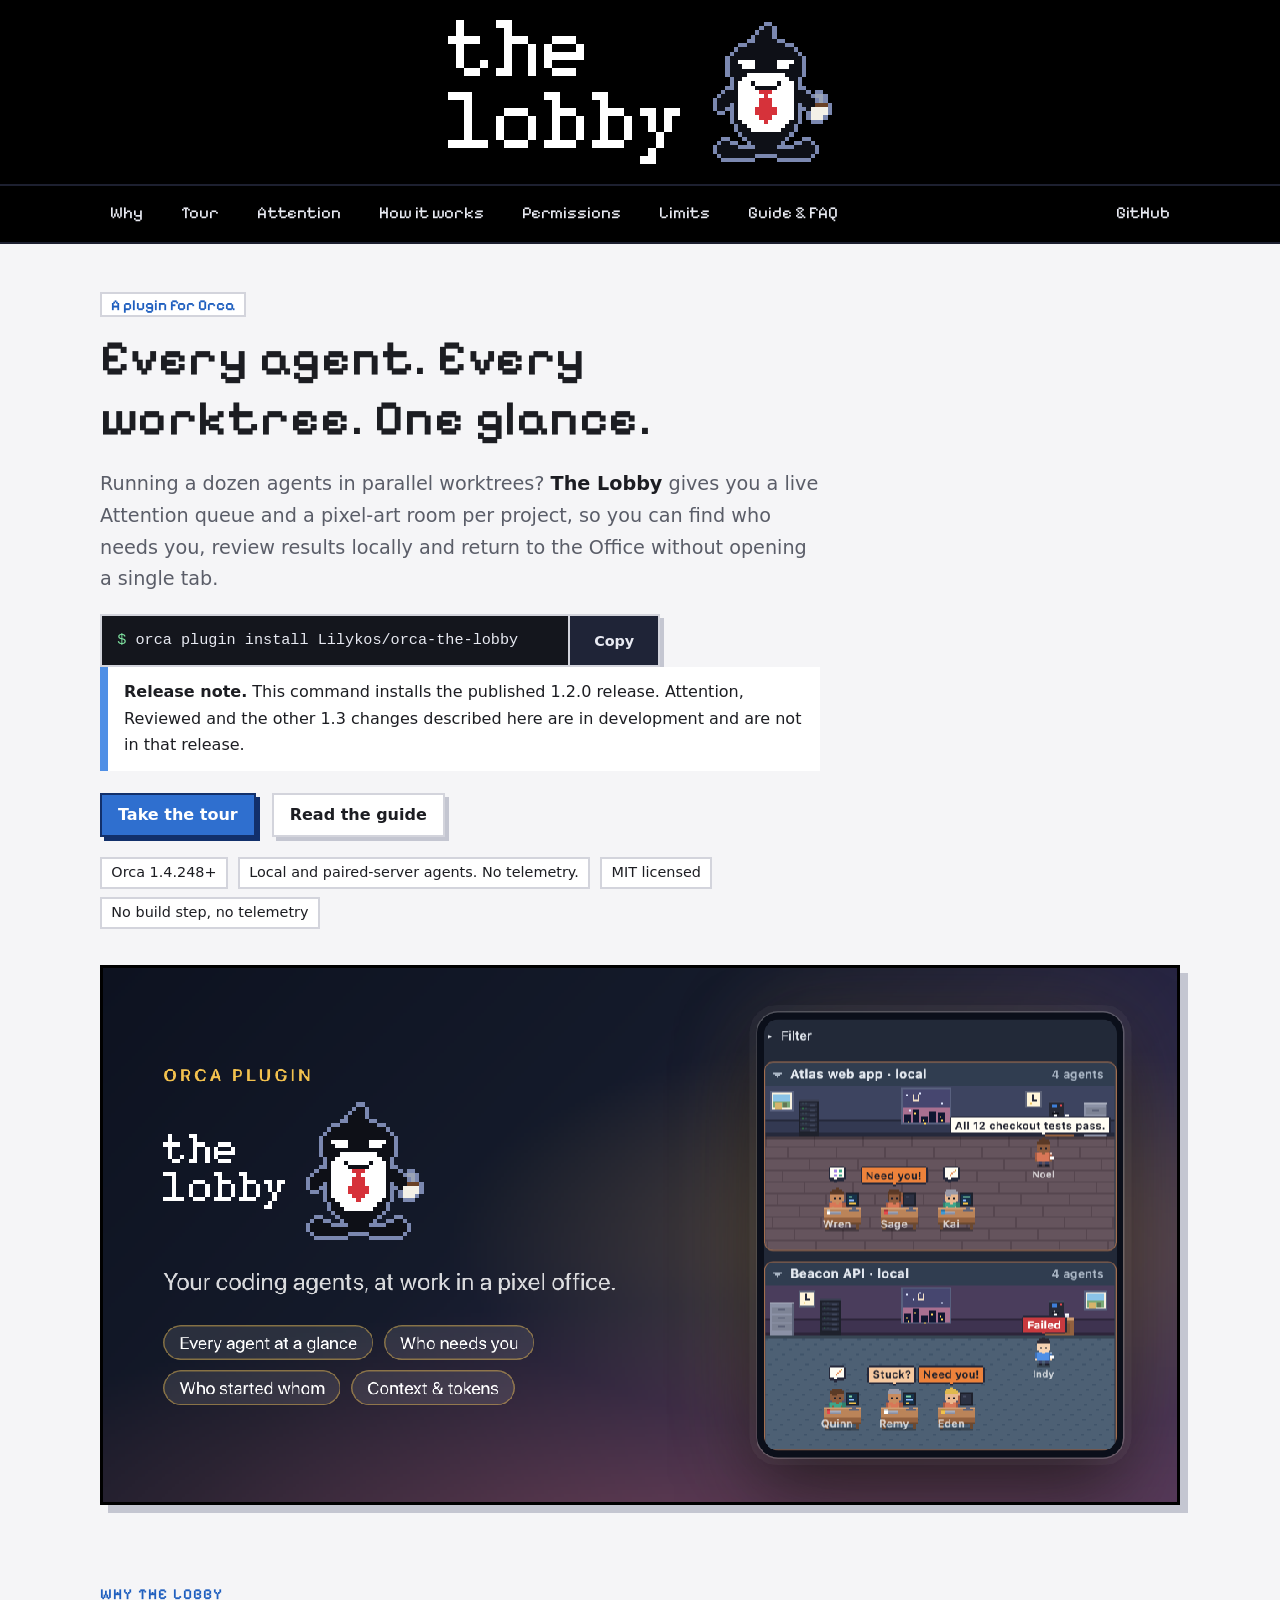
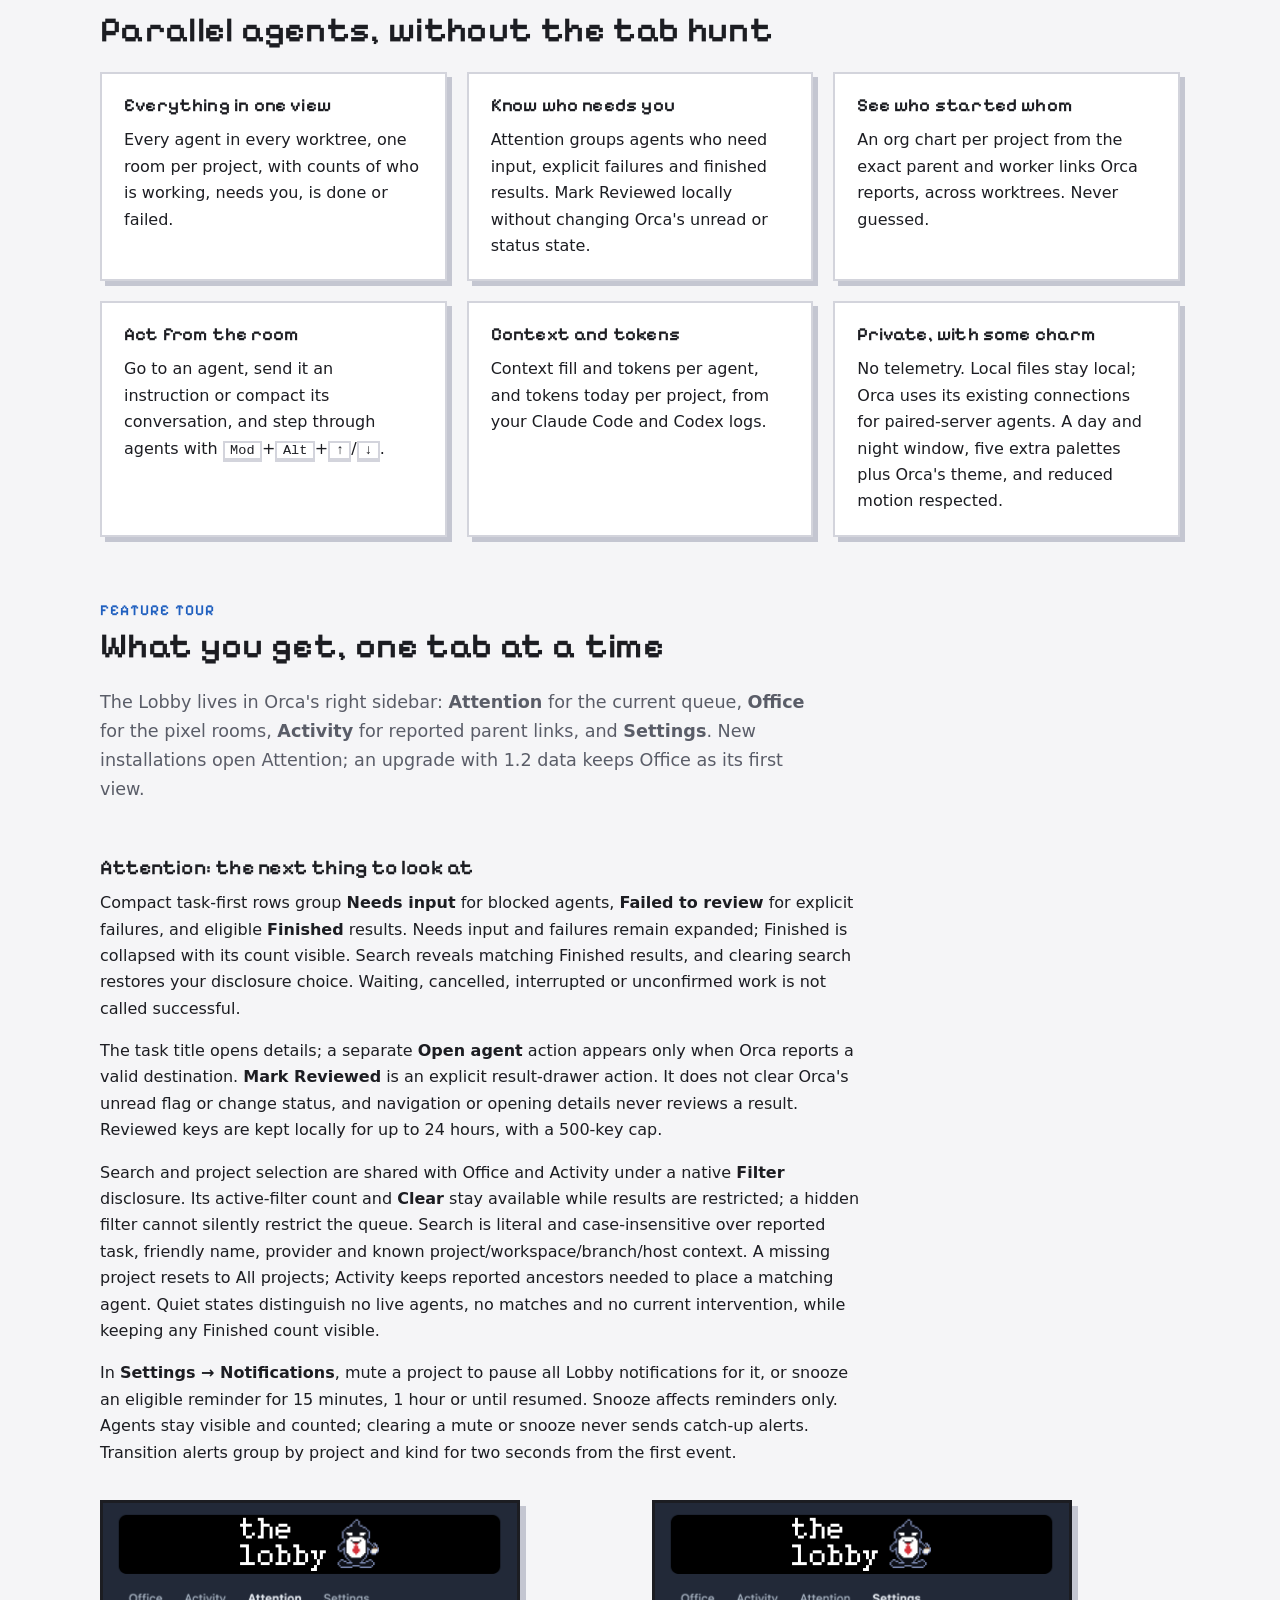
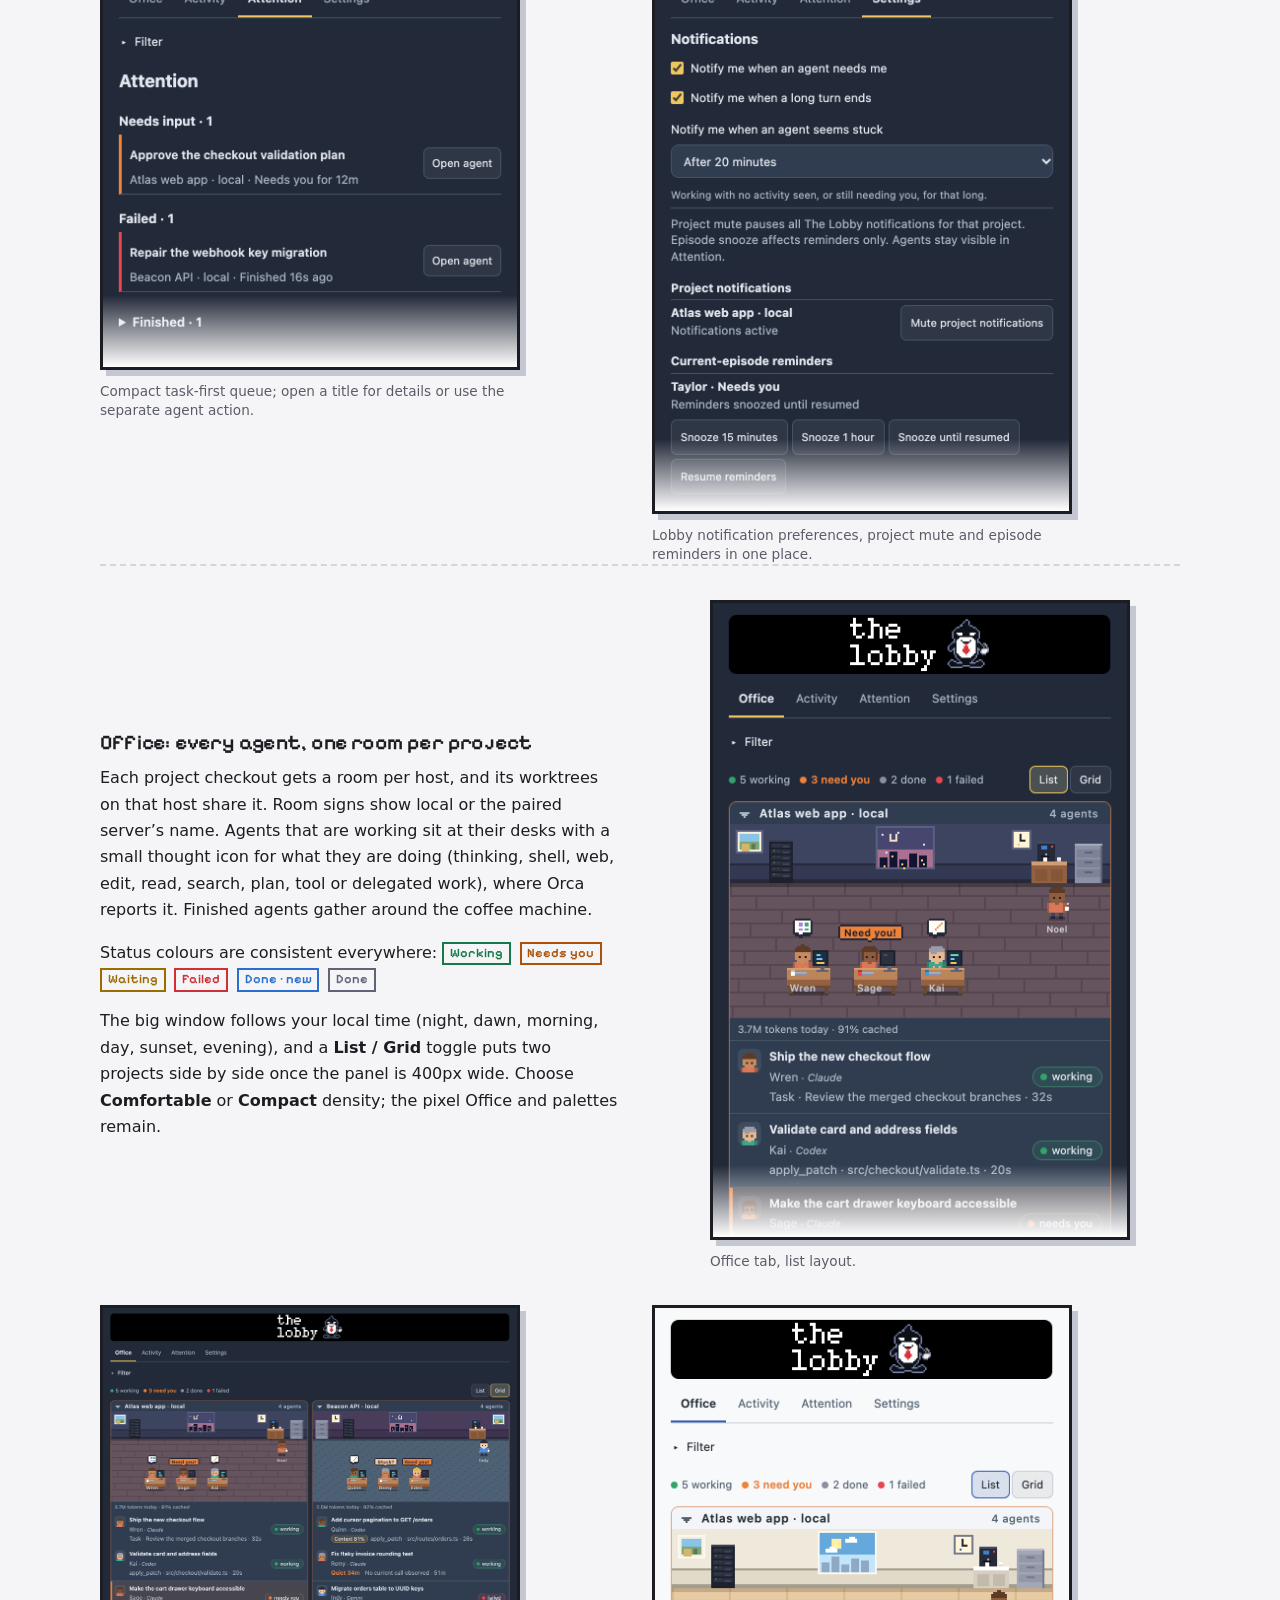
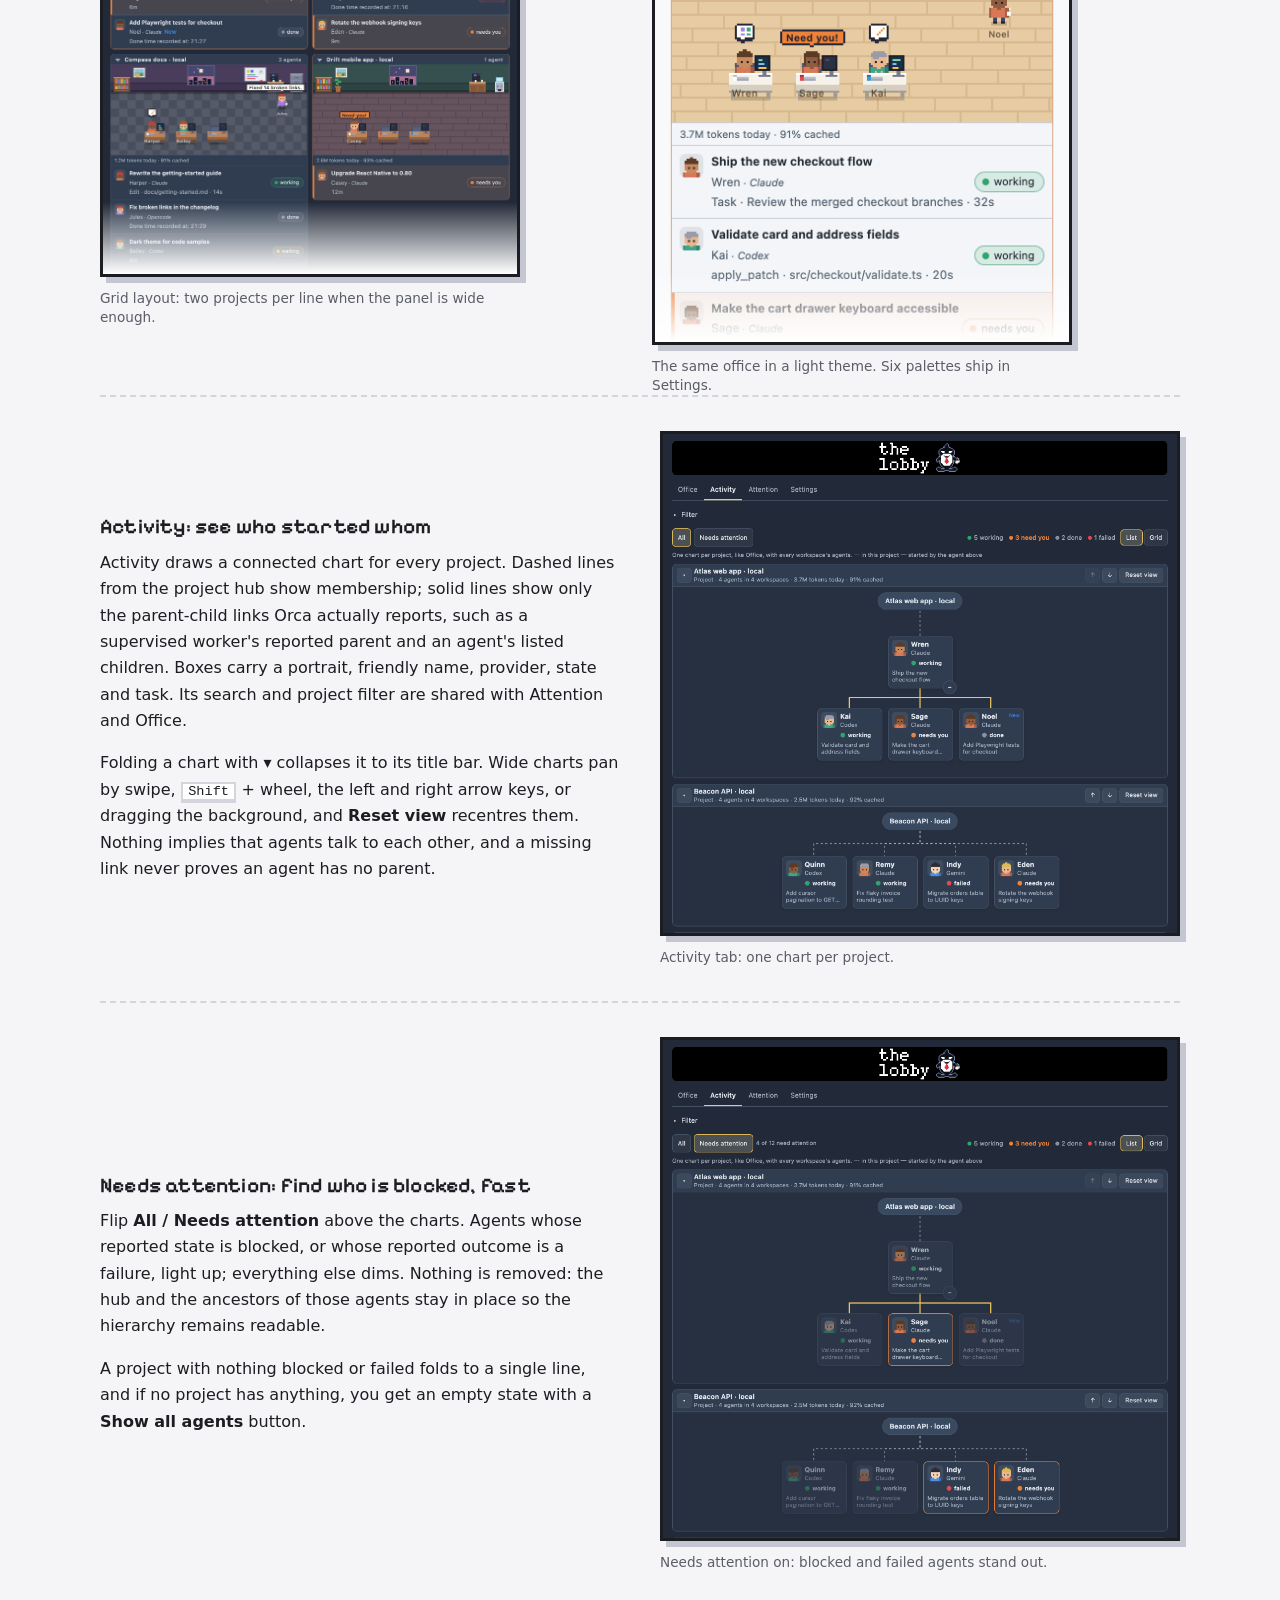
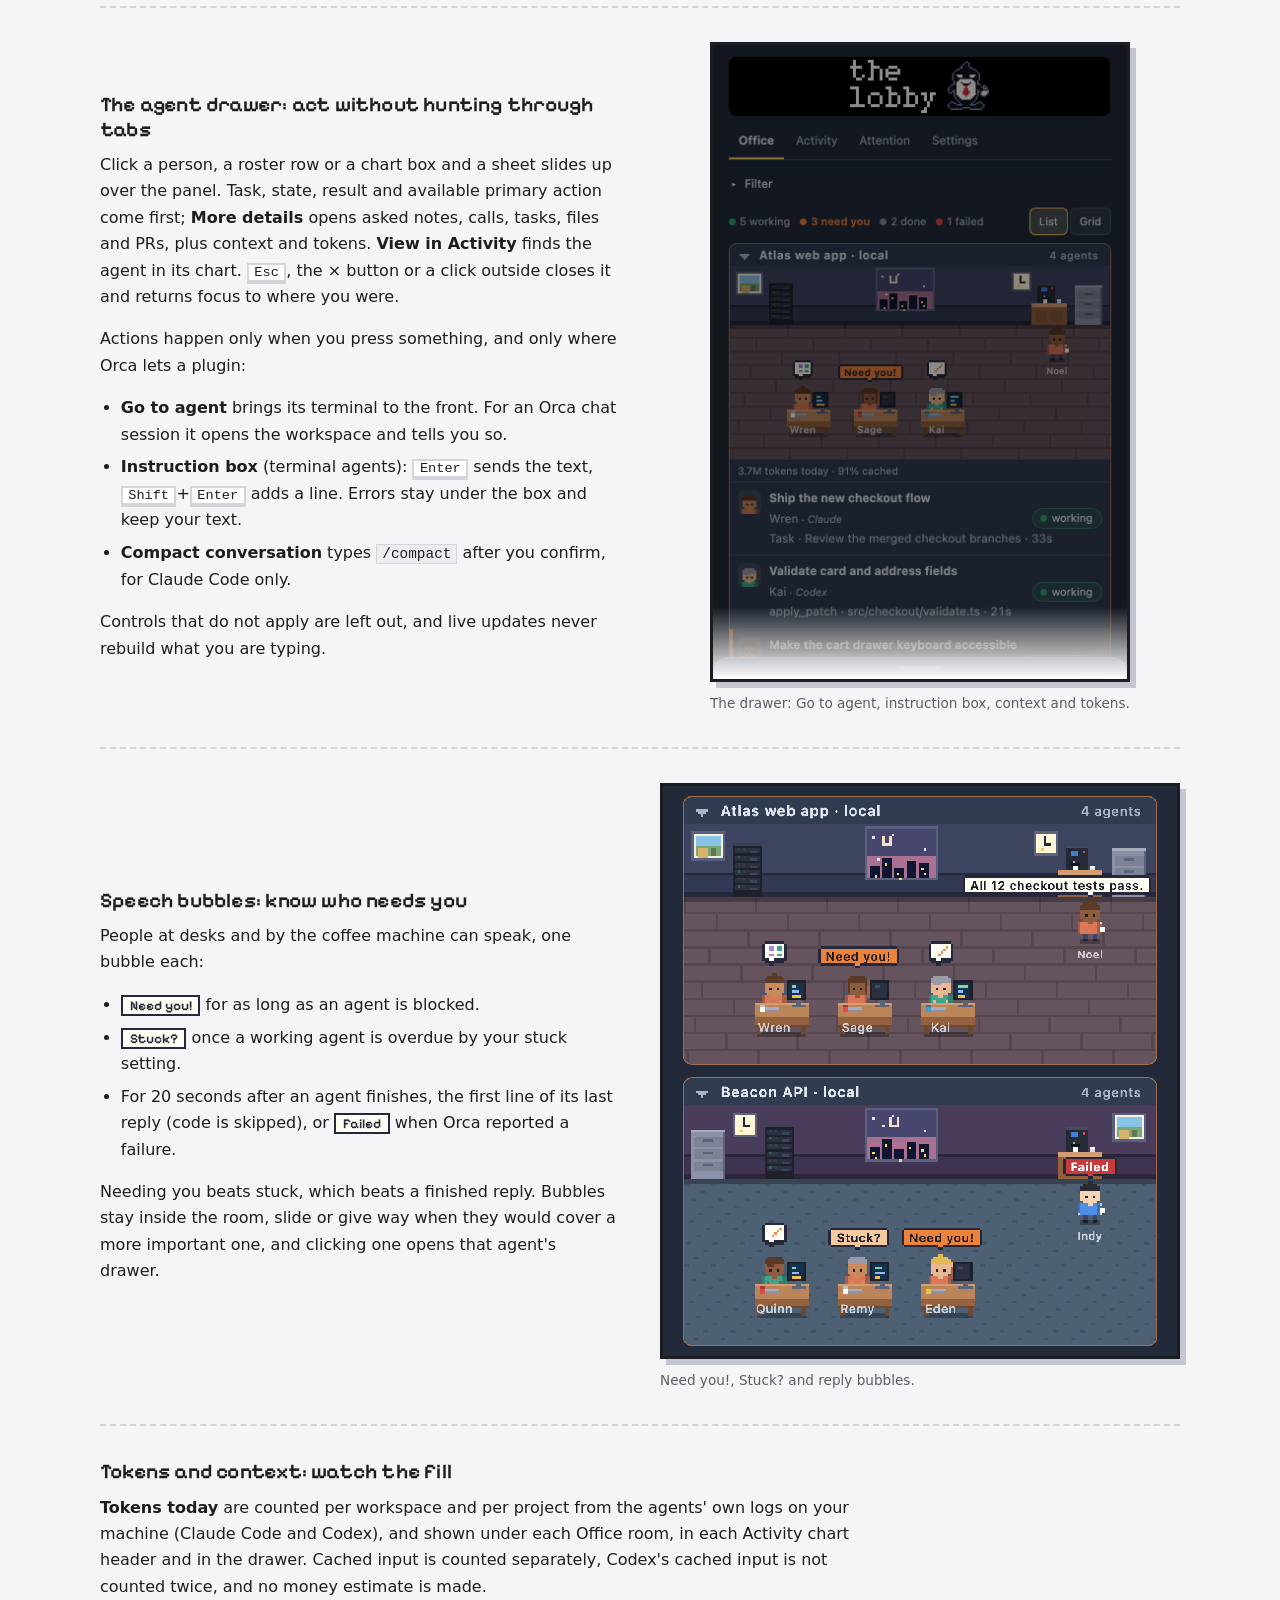
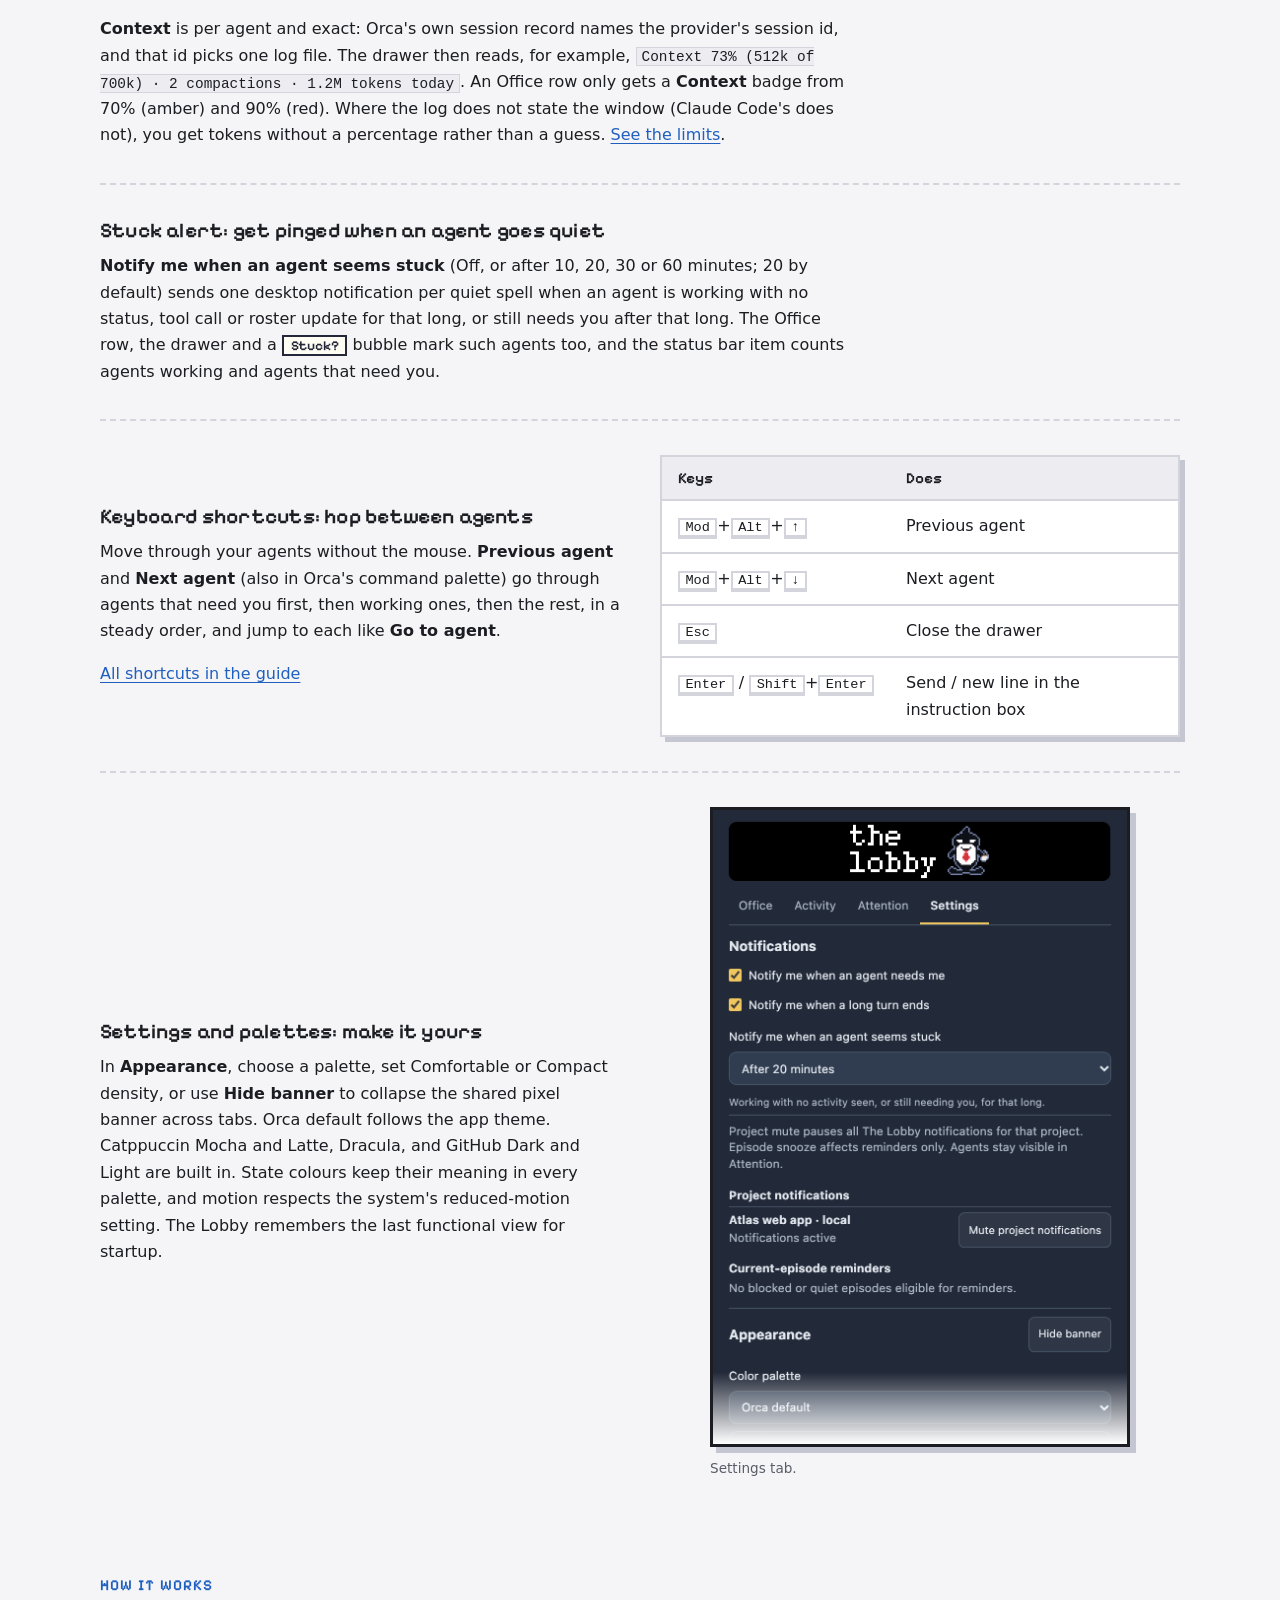
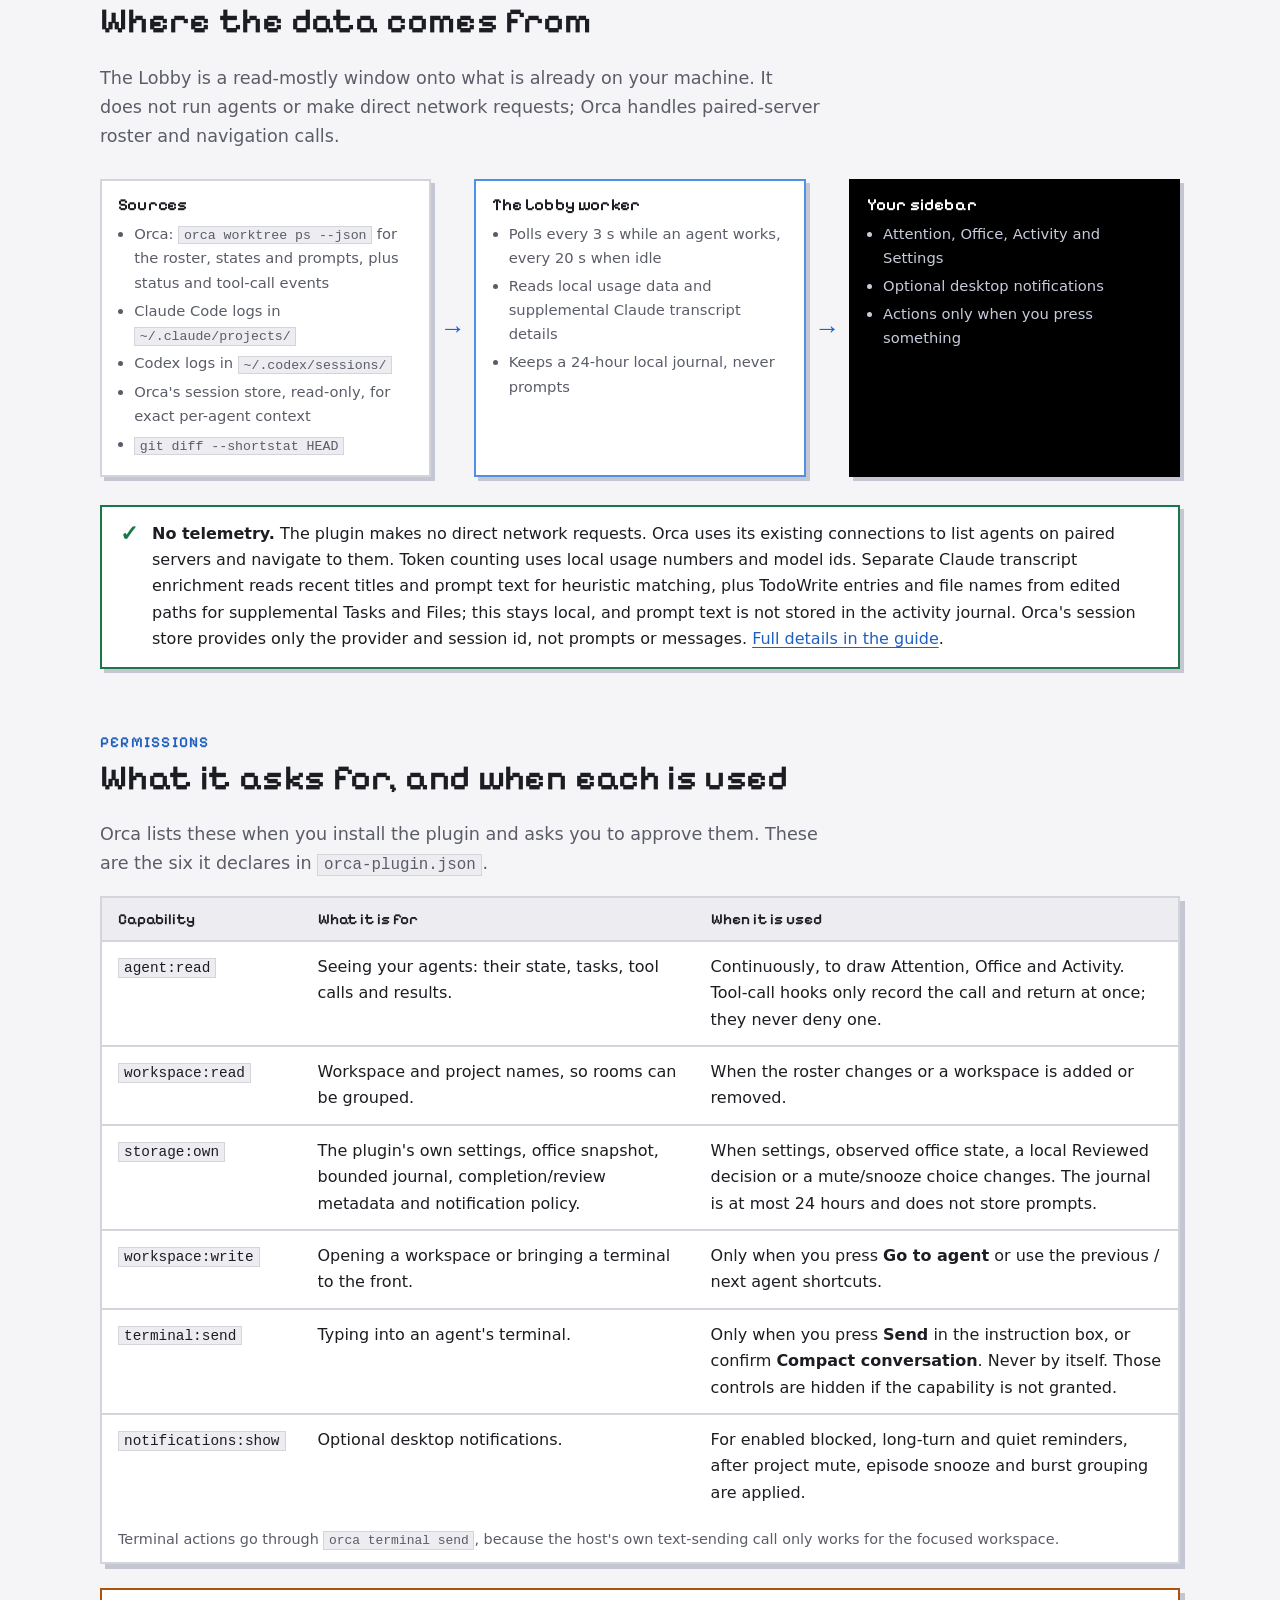
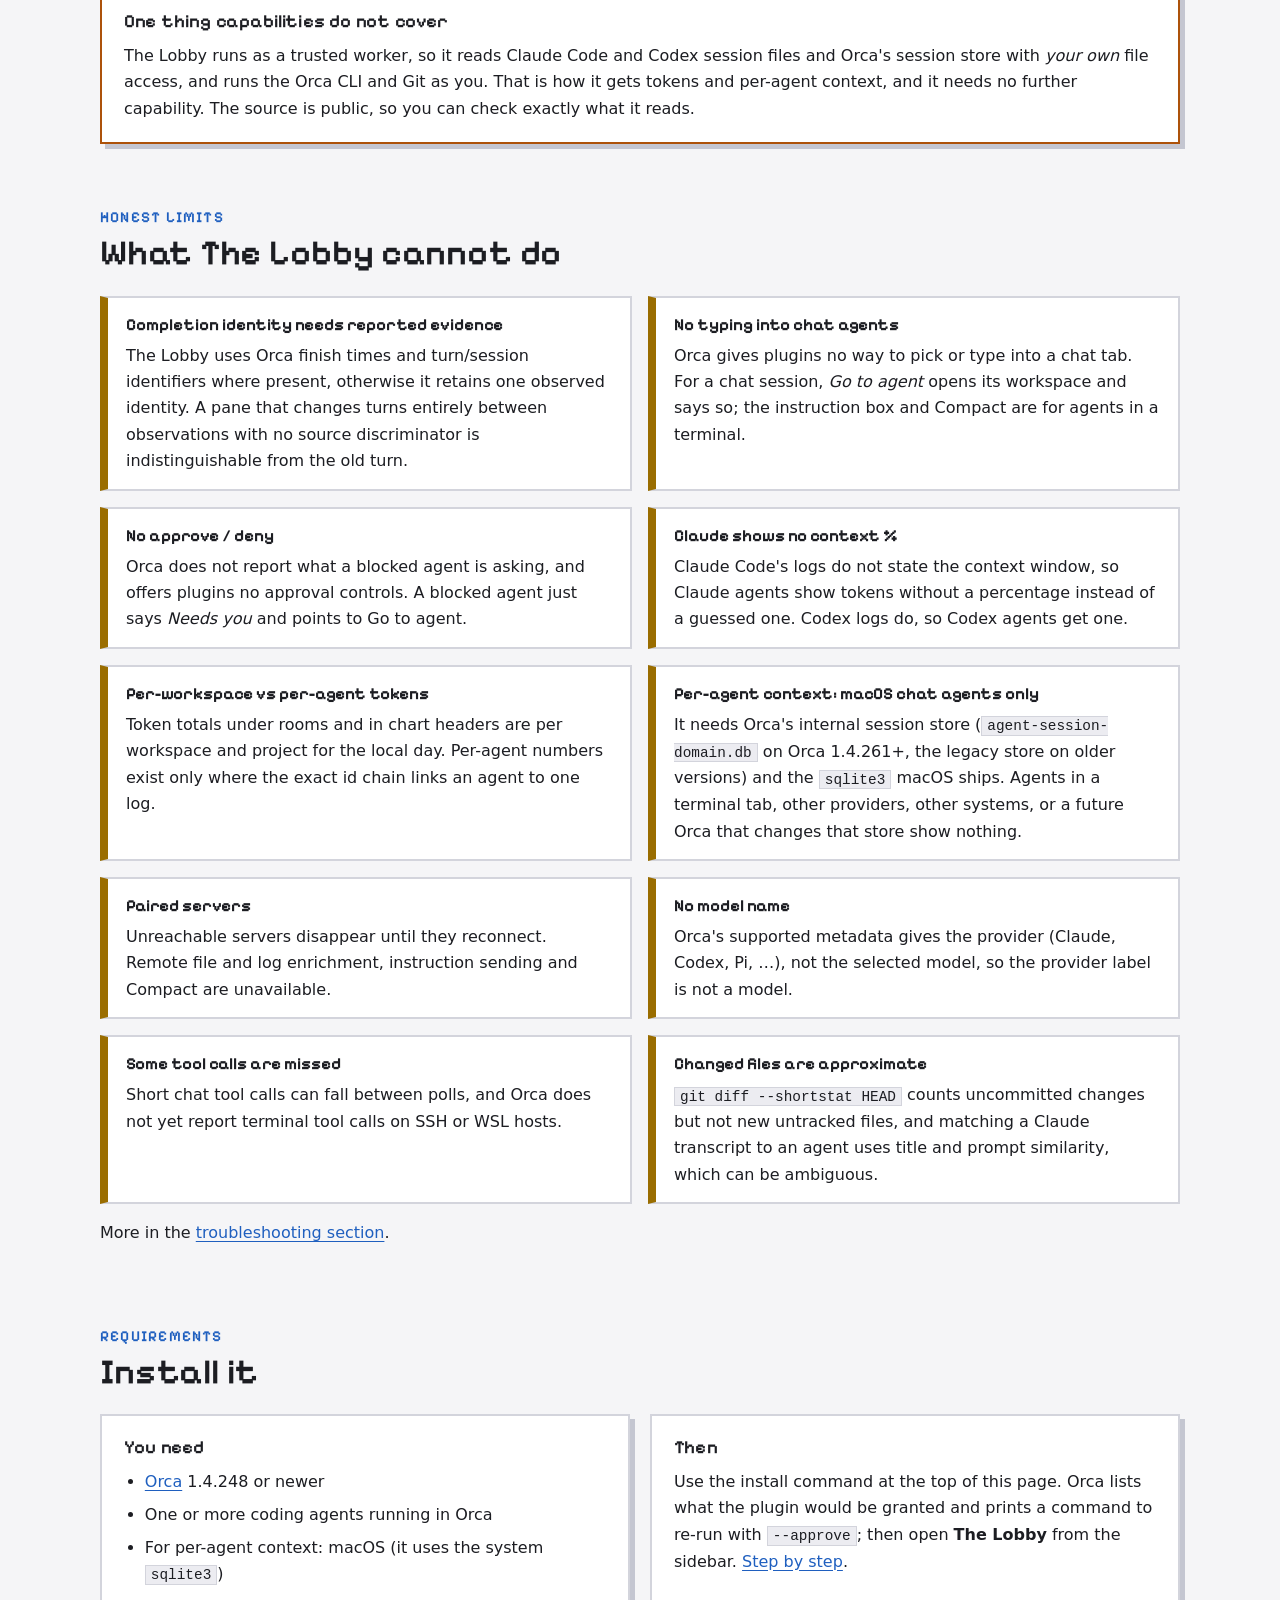
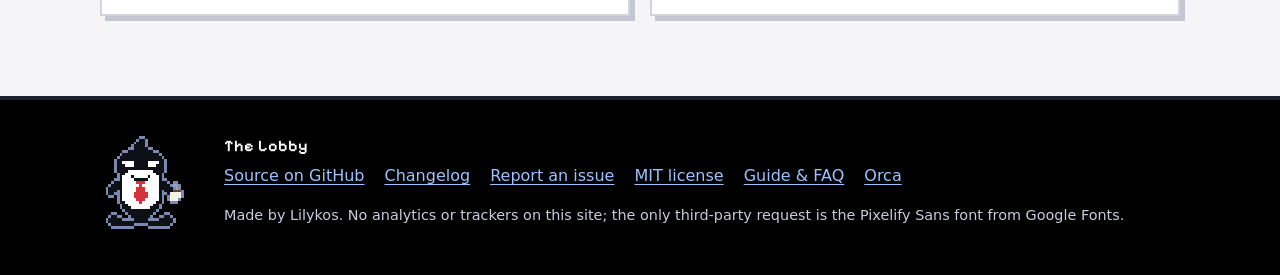
==== commit 7a0ba281: "docs: refresh 1.3 fixture media and evidence" ====
--- a/docs/index.html
+++ b/docs/index.html
@@ -138,7 +138,7 @@
 
     <div class="gallery" aria-label="Attention and notification controls">
       <figure class="shot">
-        <div class="frame tall"><a href="images/attention-inbox.png" title="Open the full-size image"><img src="images/attention-inbox.png" width="840" height="1830" loading="lazy" alt="Compact Attention task rows, Filter disclosure and a counted collapsed Finished group."></a></div>
+        <div class="frame tall"><a href="images/attention-inbox.png" title="Open the full-size image"><img src="images/attention-inbox.png" width="840" height="942" loading="lazy" alt="Compact Attention task rows, Filter disclosure and a counted collapsed Finished group."></a></div>
         <figcaption>Compact task-first queue; open a title for details or use the separate agent action.</figcaption>
       </figure>
       <figure class="shot">
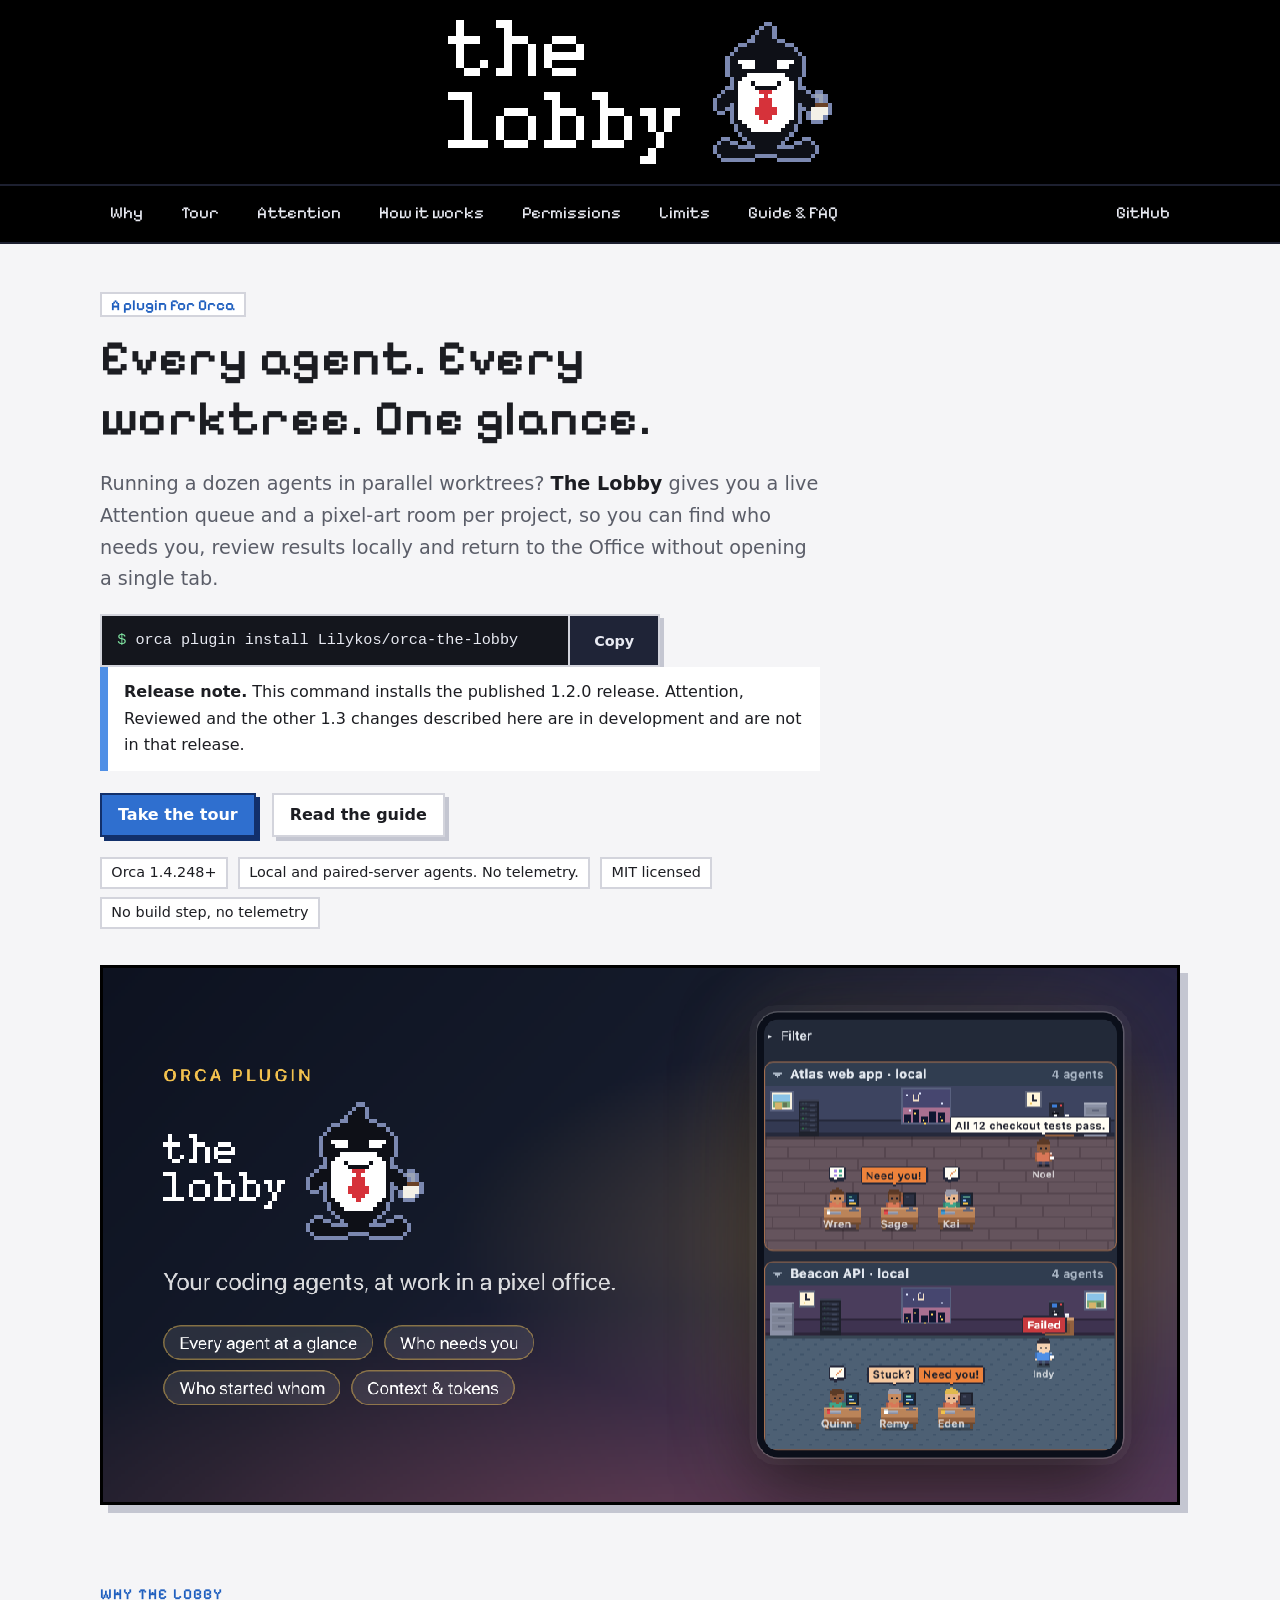
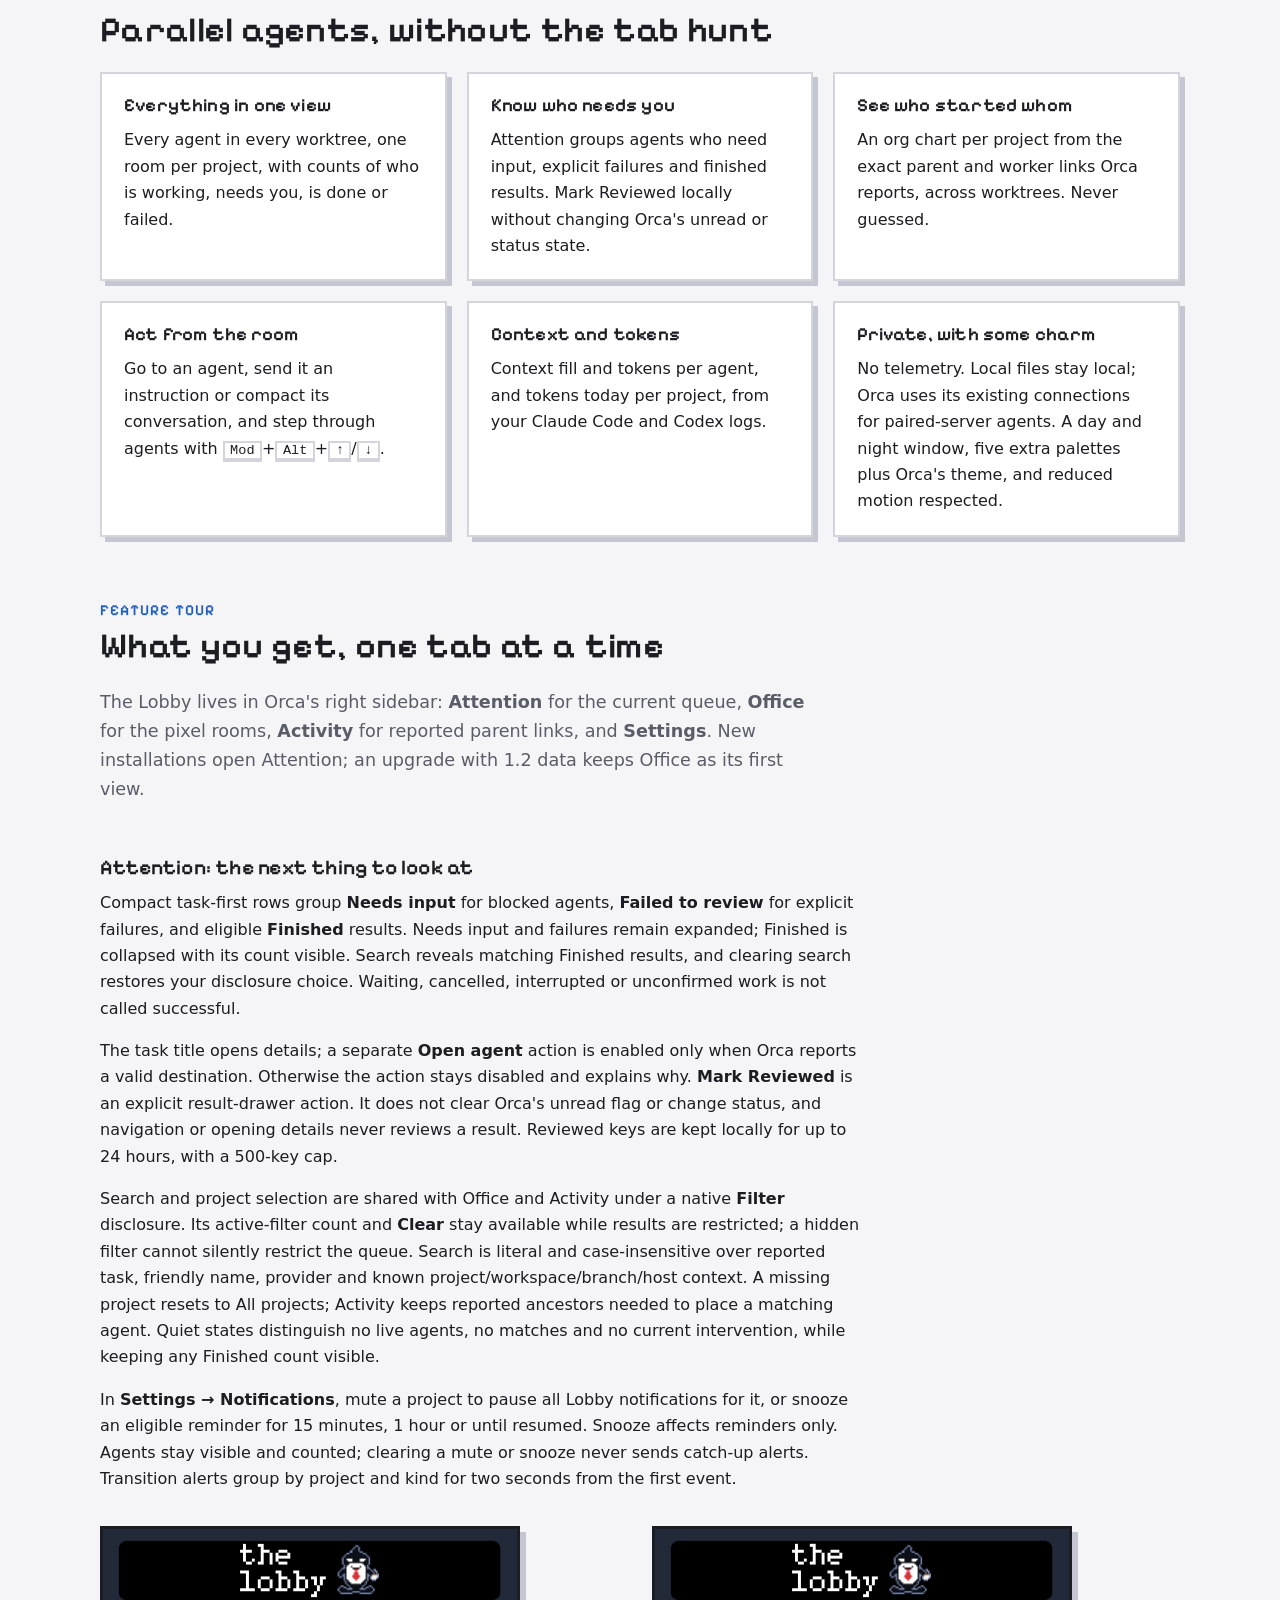
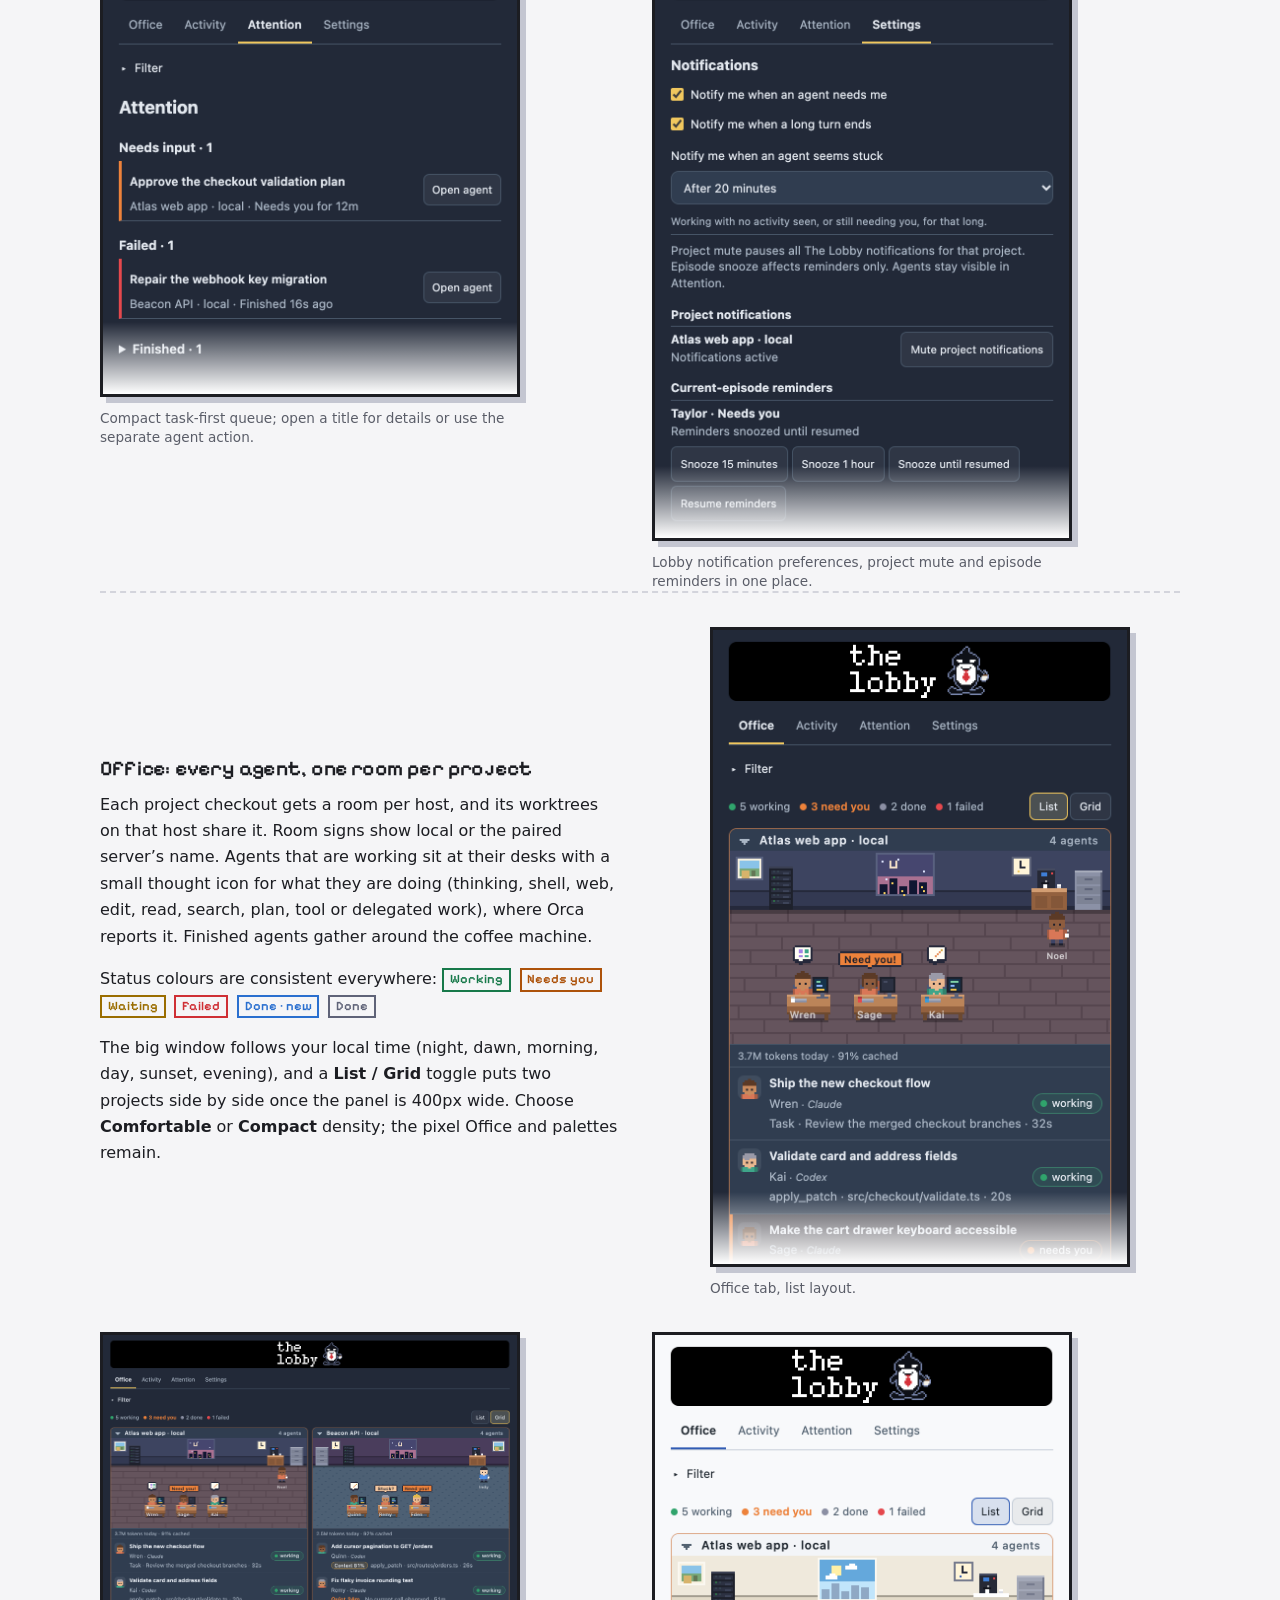
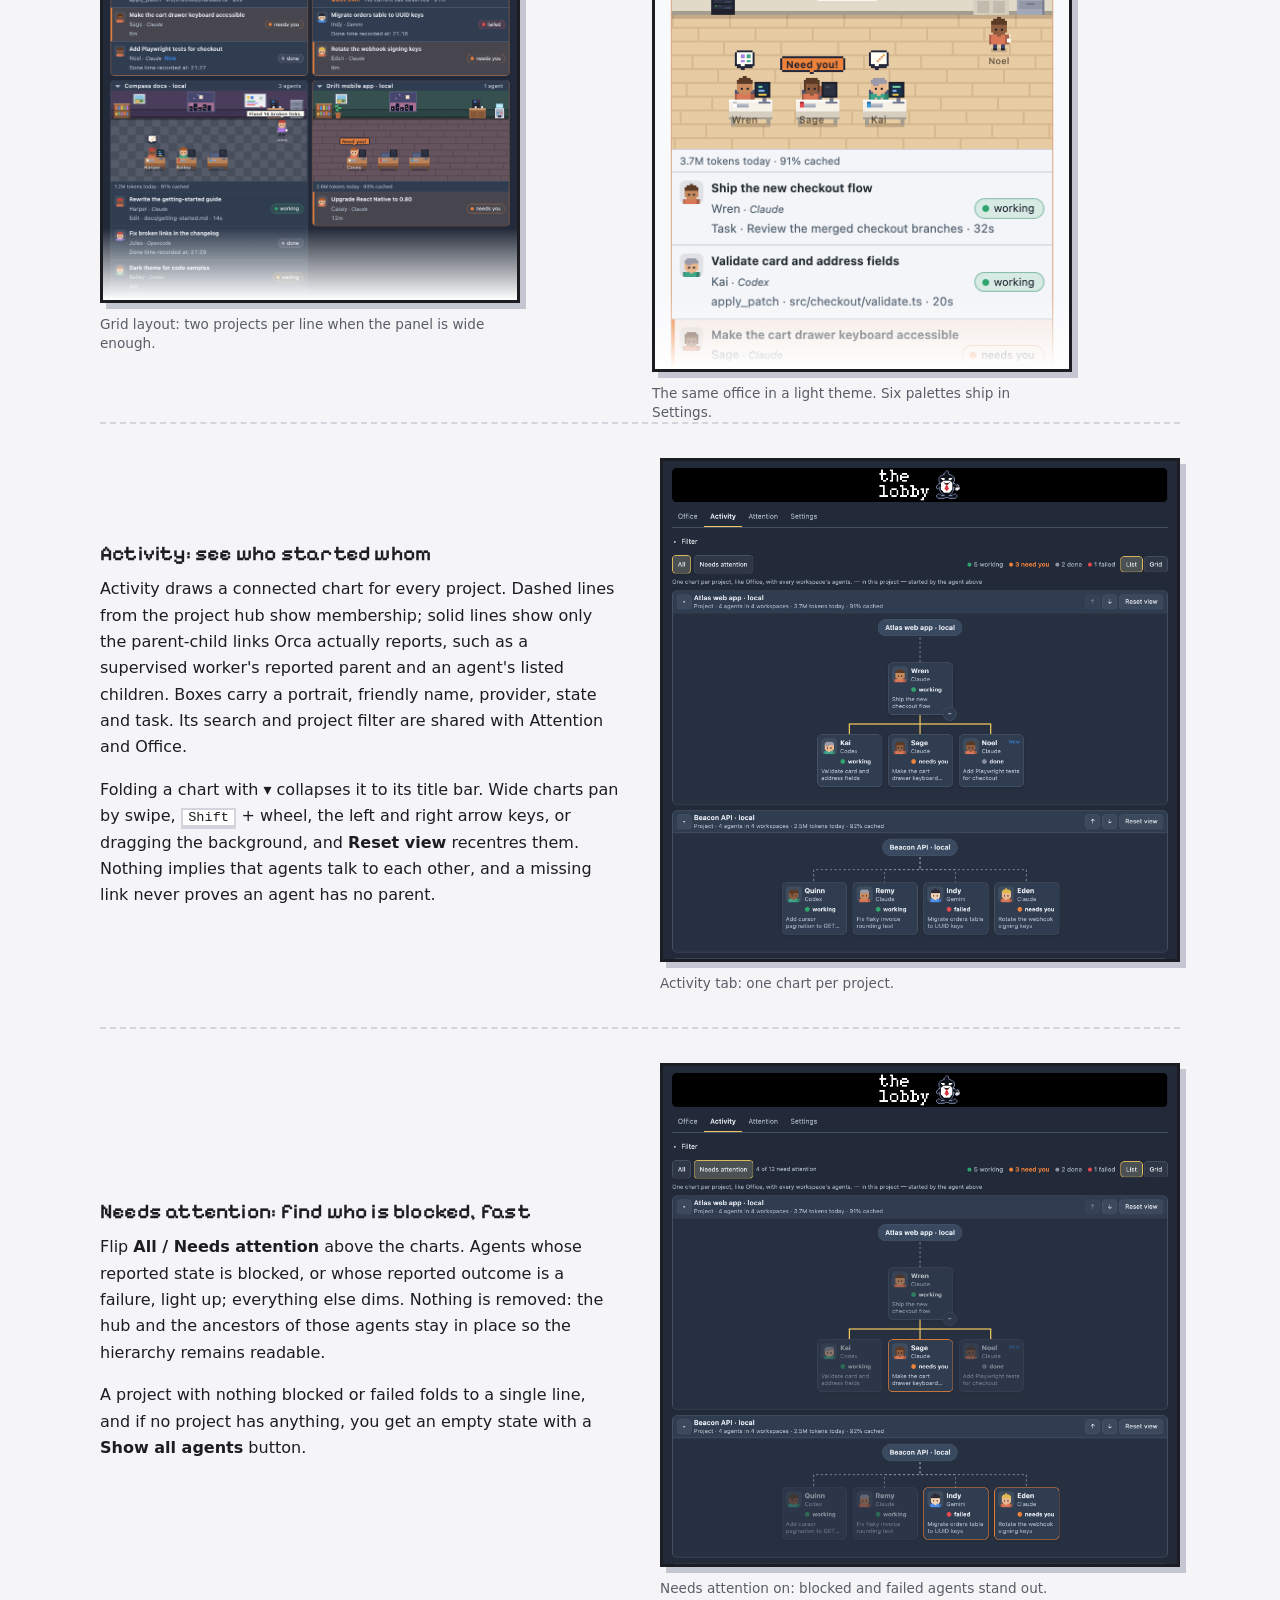
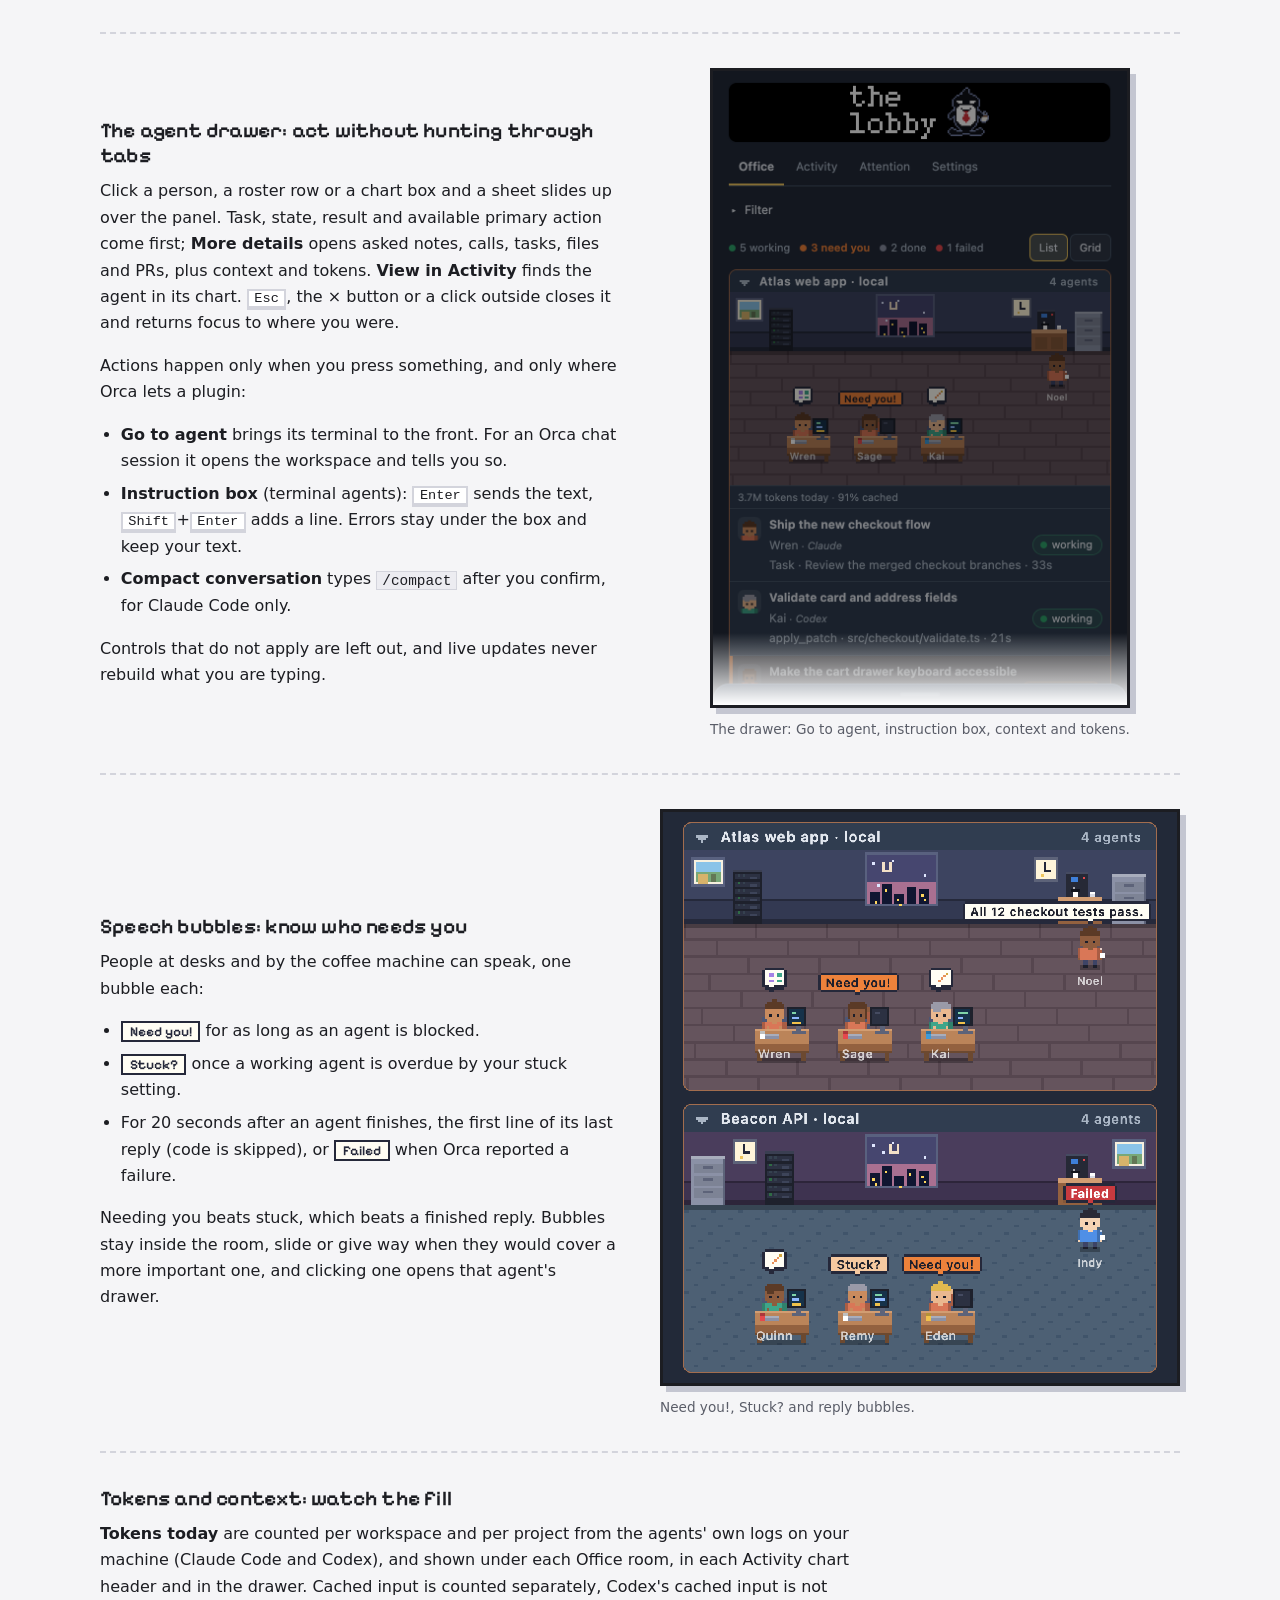
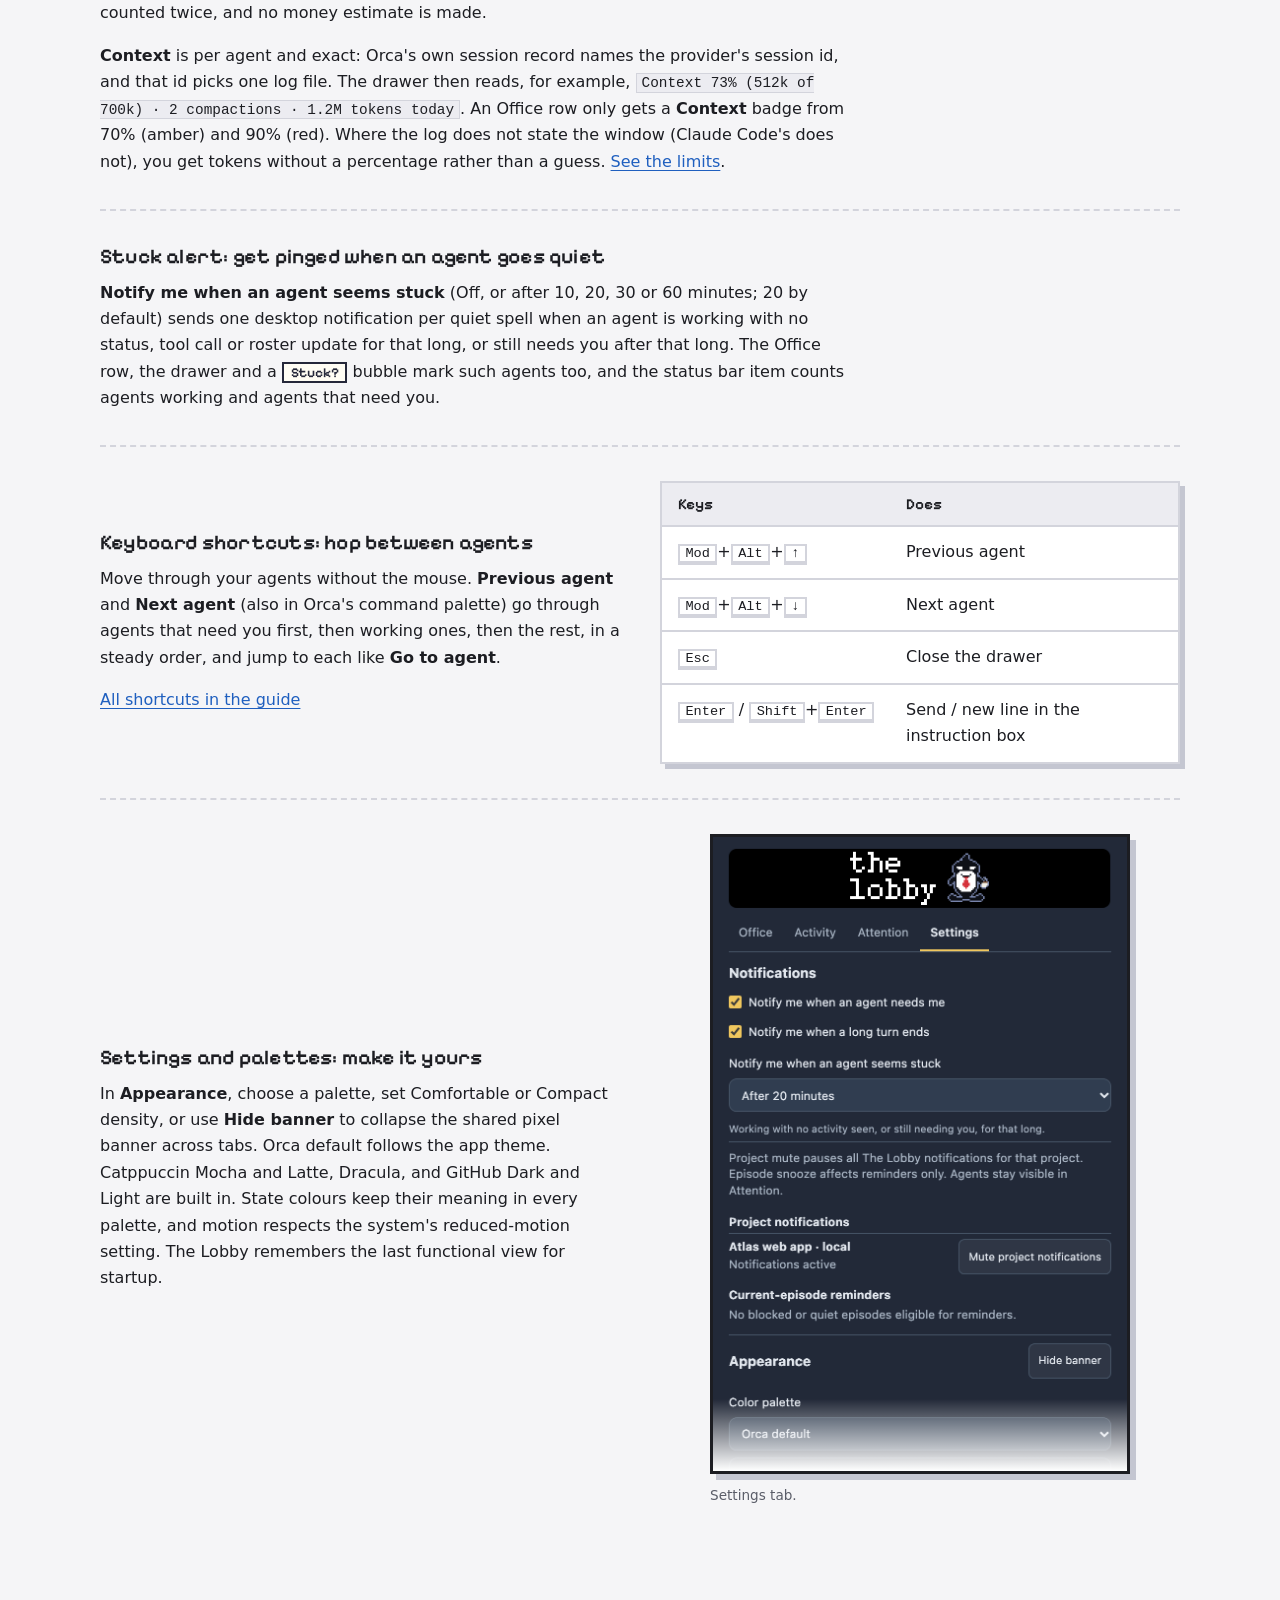
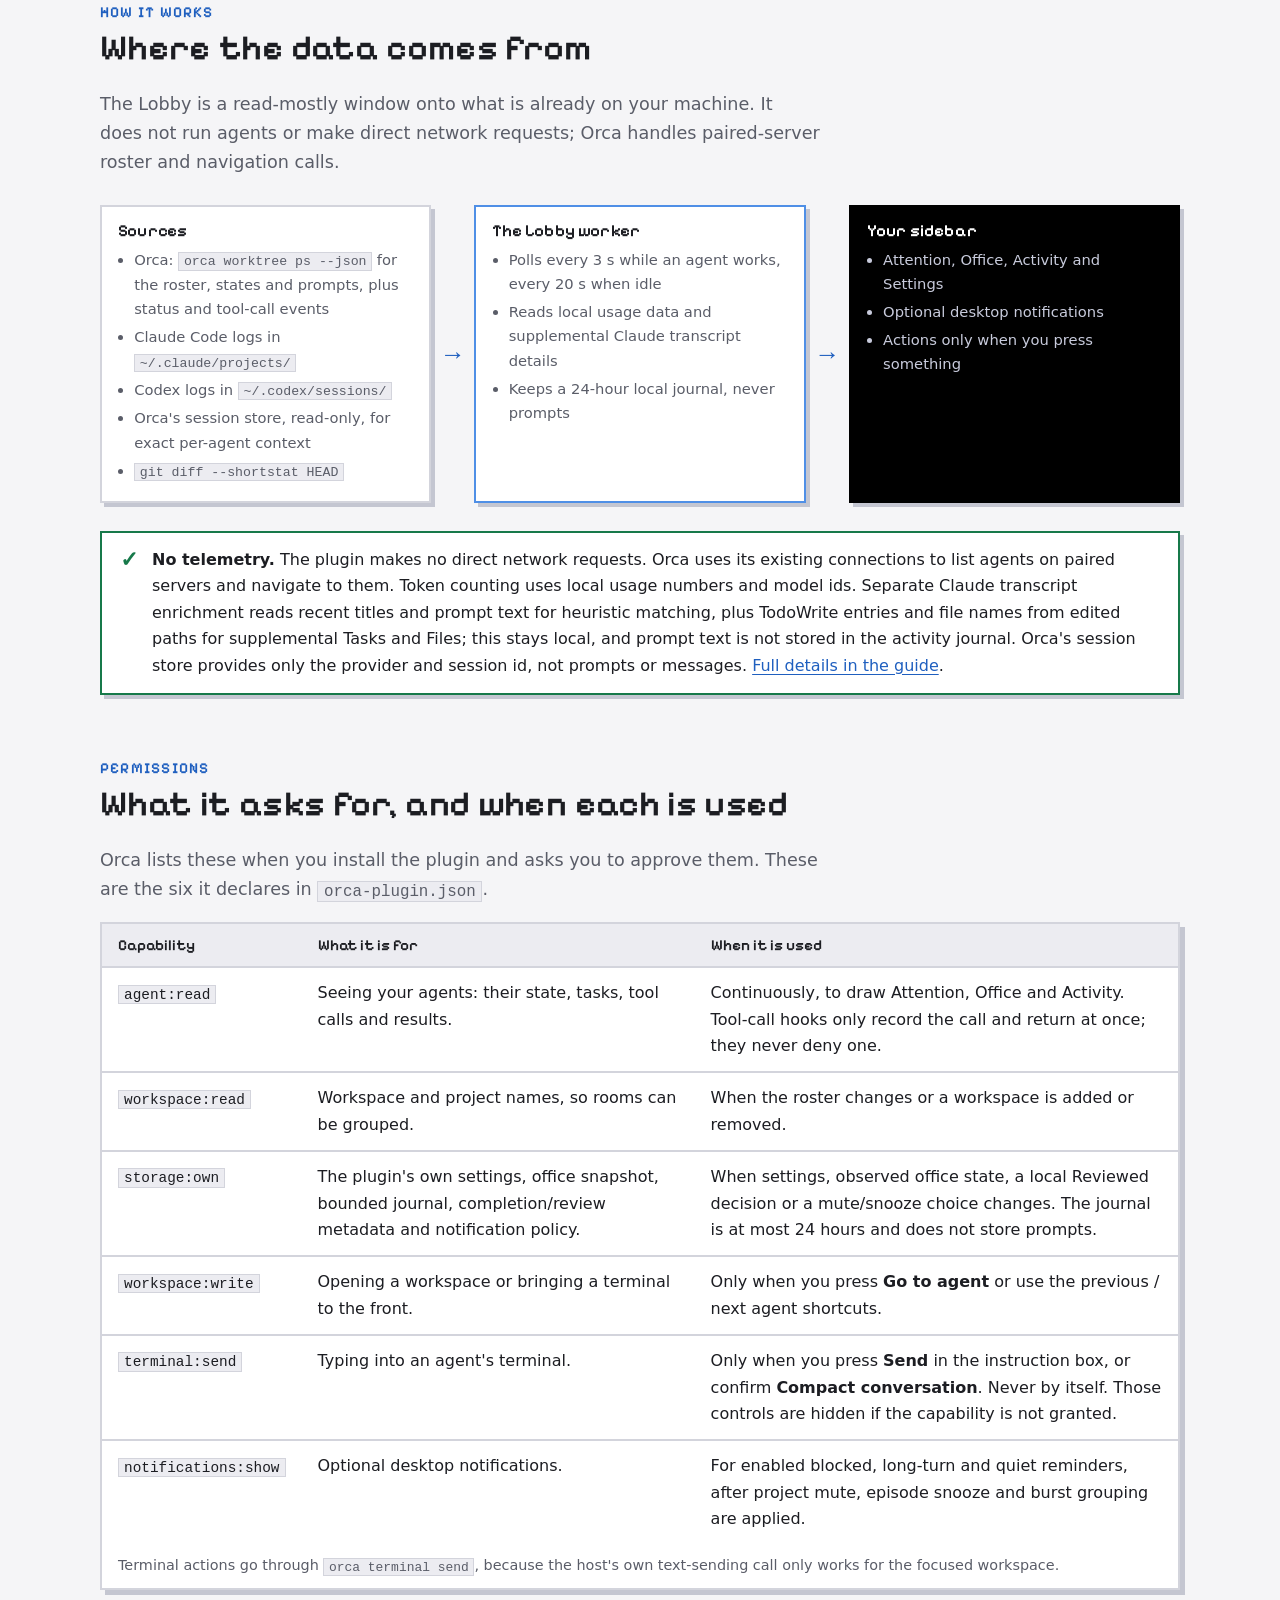
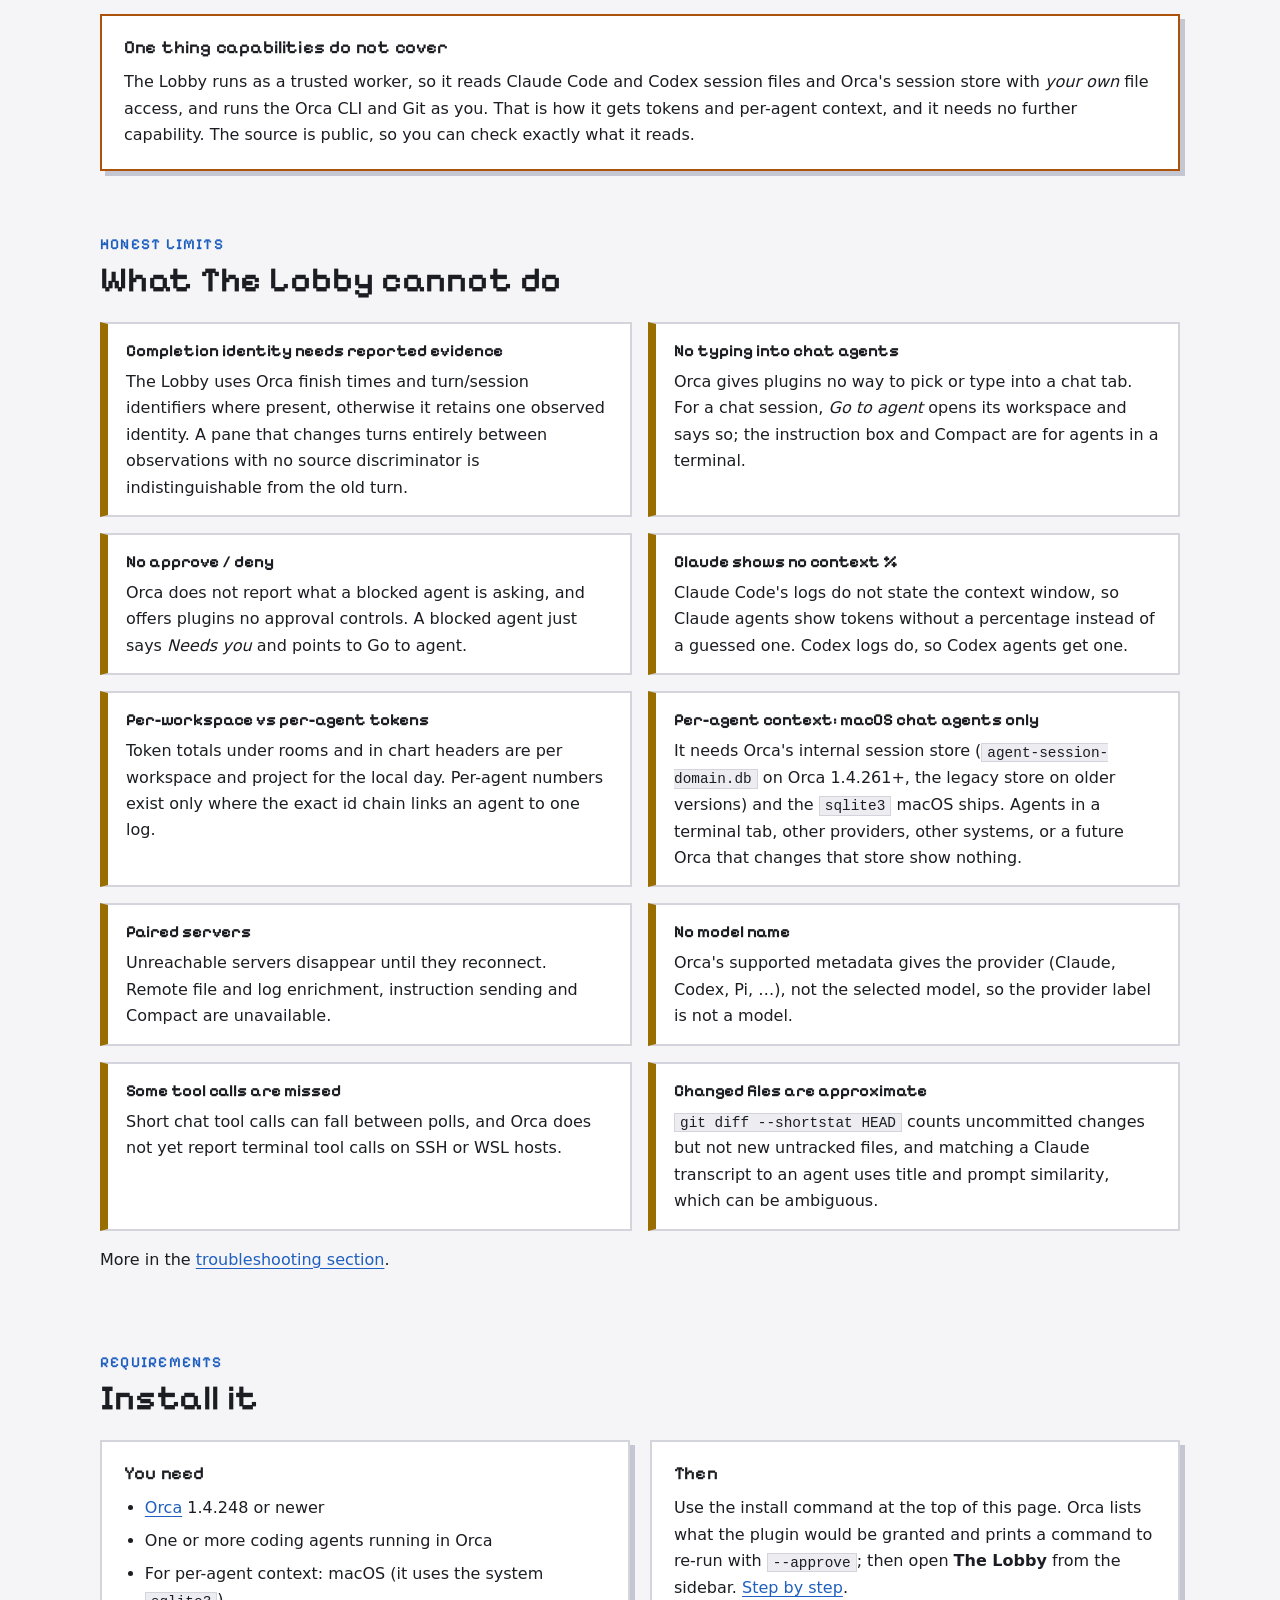
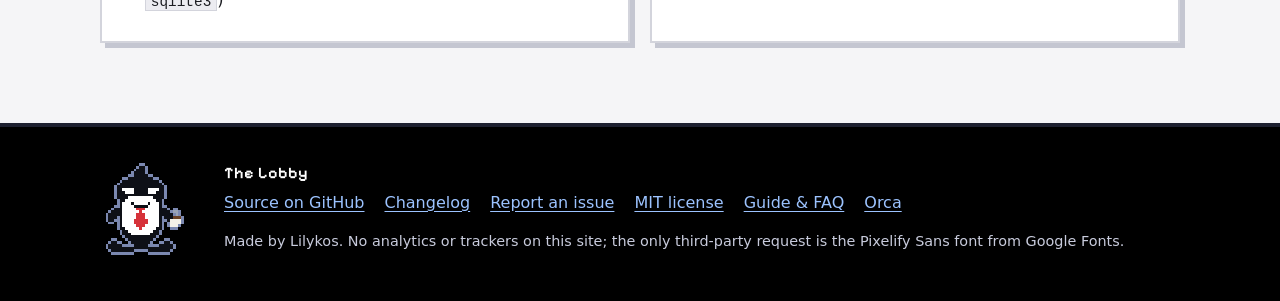
==== commit 68b49046: "docs: clarify navigation and pending trial gates" ====
--- a/docs/index.html
+++ b/docs/index.html
@@ -130,7 +130,7 @@
       <div class="text">
         <h3>Attention: the next thing to look at</h3>
         <p>Compact task-first rows group <strong>Needs input</strong> for blocked agents, <strong>Failed to review</strong> for explicit failures, and eligible <strong>Finished</strong> results. Needs input and failures remain expanded; Finished is collapsed with its count visible. Search reveals matching Finished results, and clearing search restores your disclosure choice. Waiting, cancelled, interrupted or unconfirmed work is not called successful.</p>
-        <p>The task title opens details; a separate <strong>Open agent</strong> action appears only when Orca reports a valid destination. <strong>Mark Reviewed</strong> is an explicit result-drawer action. It does not clear Orca's unread flag or change status, and navigation or opening details never reviews a result. Reviewed keys are kept locally for up to 24 hours, with a 500-key cap.</p>
+        <p>The task title opens details; a separate <strong>Open agent</strong> action is enabled only when Orca reports a valid destination. Otherwise the action stays disabled and explains why. <strong>Mark Reviewed</strong> is an explicit result-drawer action. It does not clear Orca's unread flag or change status, and navigation or opening details never reviews a result. Reviewed keys are kept locally for up to 24 hours, with a 500-key cap.</p>
         <p>Search and project selection are shared with Office and Activity under a native <strong>Filter</strong> disclosure. Its active-filter count and <strong>Clear</strong> stay available while results are restricted; a hidden filter cannot silently restrict the queue. Search is literal and case-insensitive over reported task, friendly name, provider and known project/workspace/branch/host context. A missing project resets to All projects; Activity keeps reported ancestors needed to place a matching agent. Quiet states distinguish no live agents, no matches and no current intervention, while keeping any Finished count visible.</p>
         <p>In <strong>Settings → Notifications</strong>, mute a project to pause all Lobby notifications for it, or snooze an eligible reminder for 15 minutes, 1 hour or until resumed. Snooze affects reminders only. Agents stay visible and counted; clearing a mute or snooze never sends catch-up alerts. Transition alerts group by project and kind for two seconds from the first event.</p>
       </div>
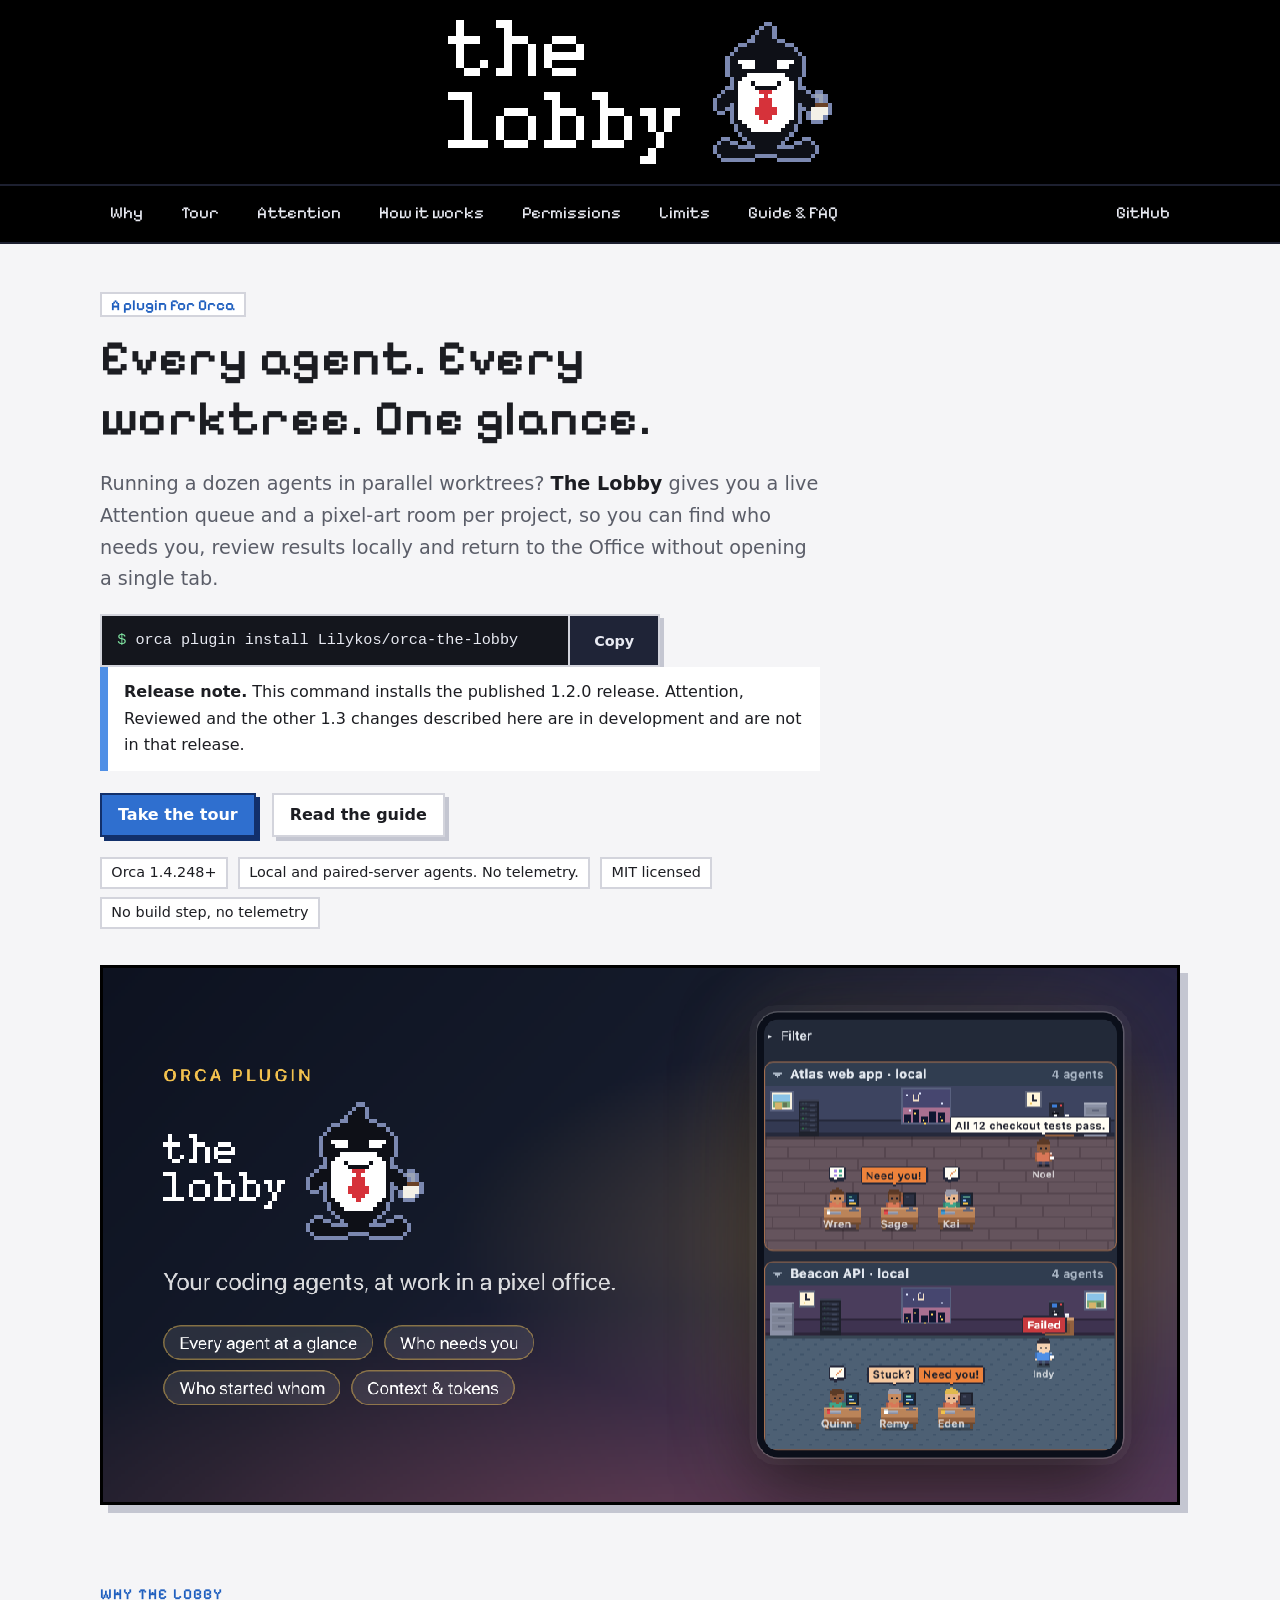
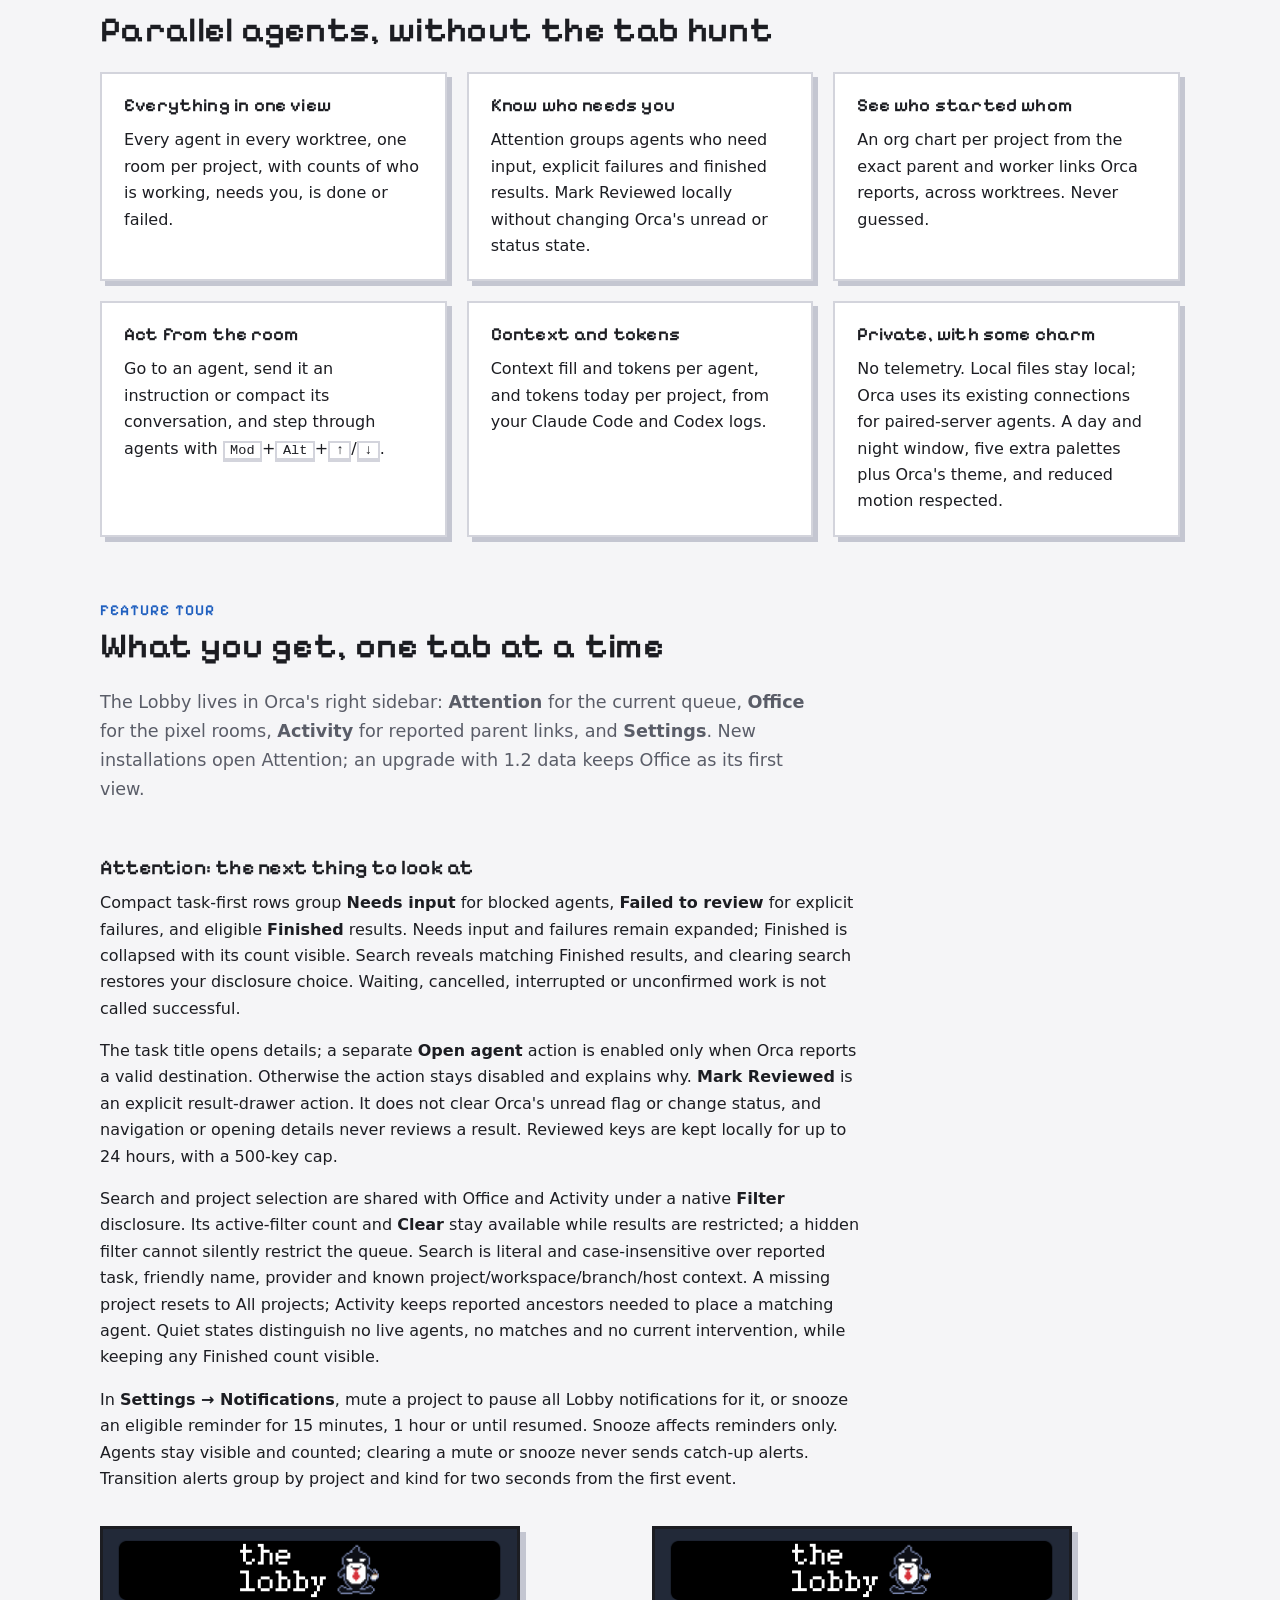
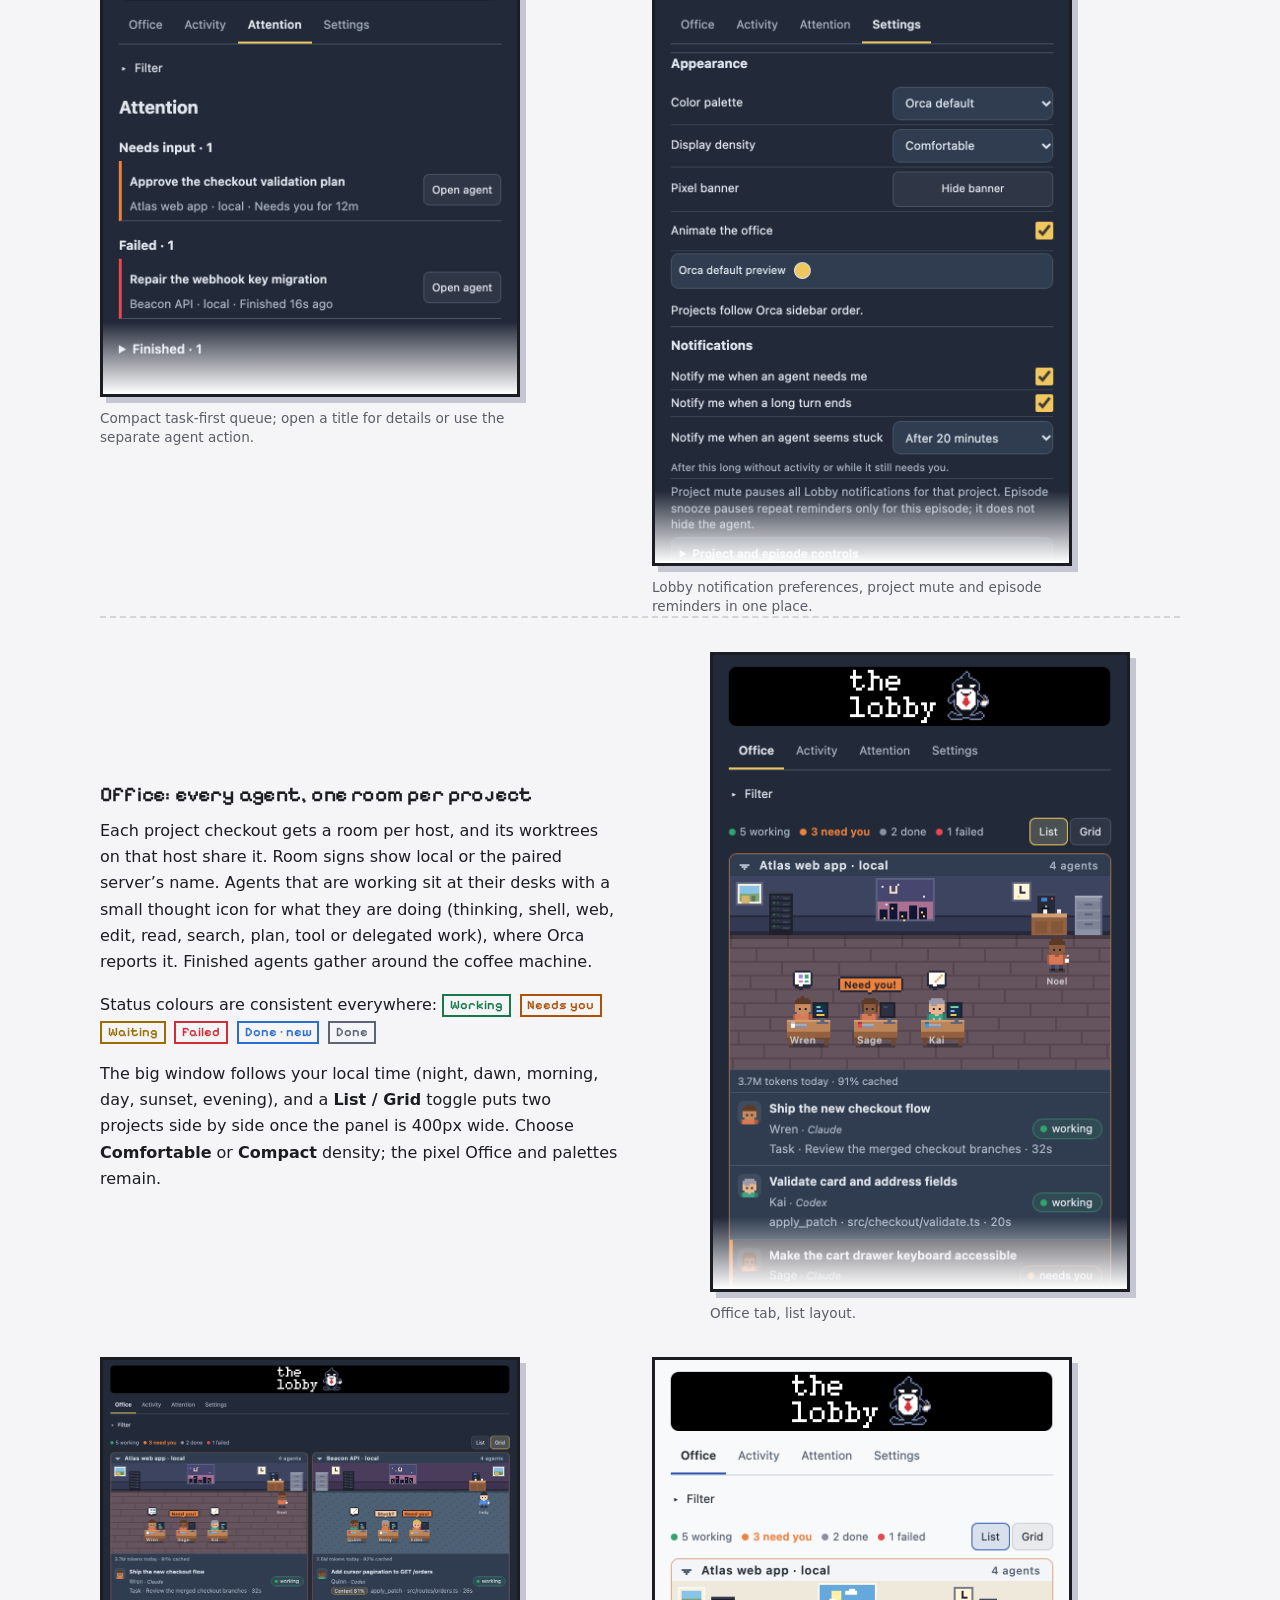
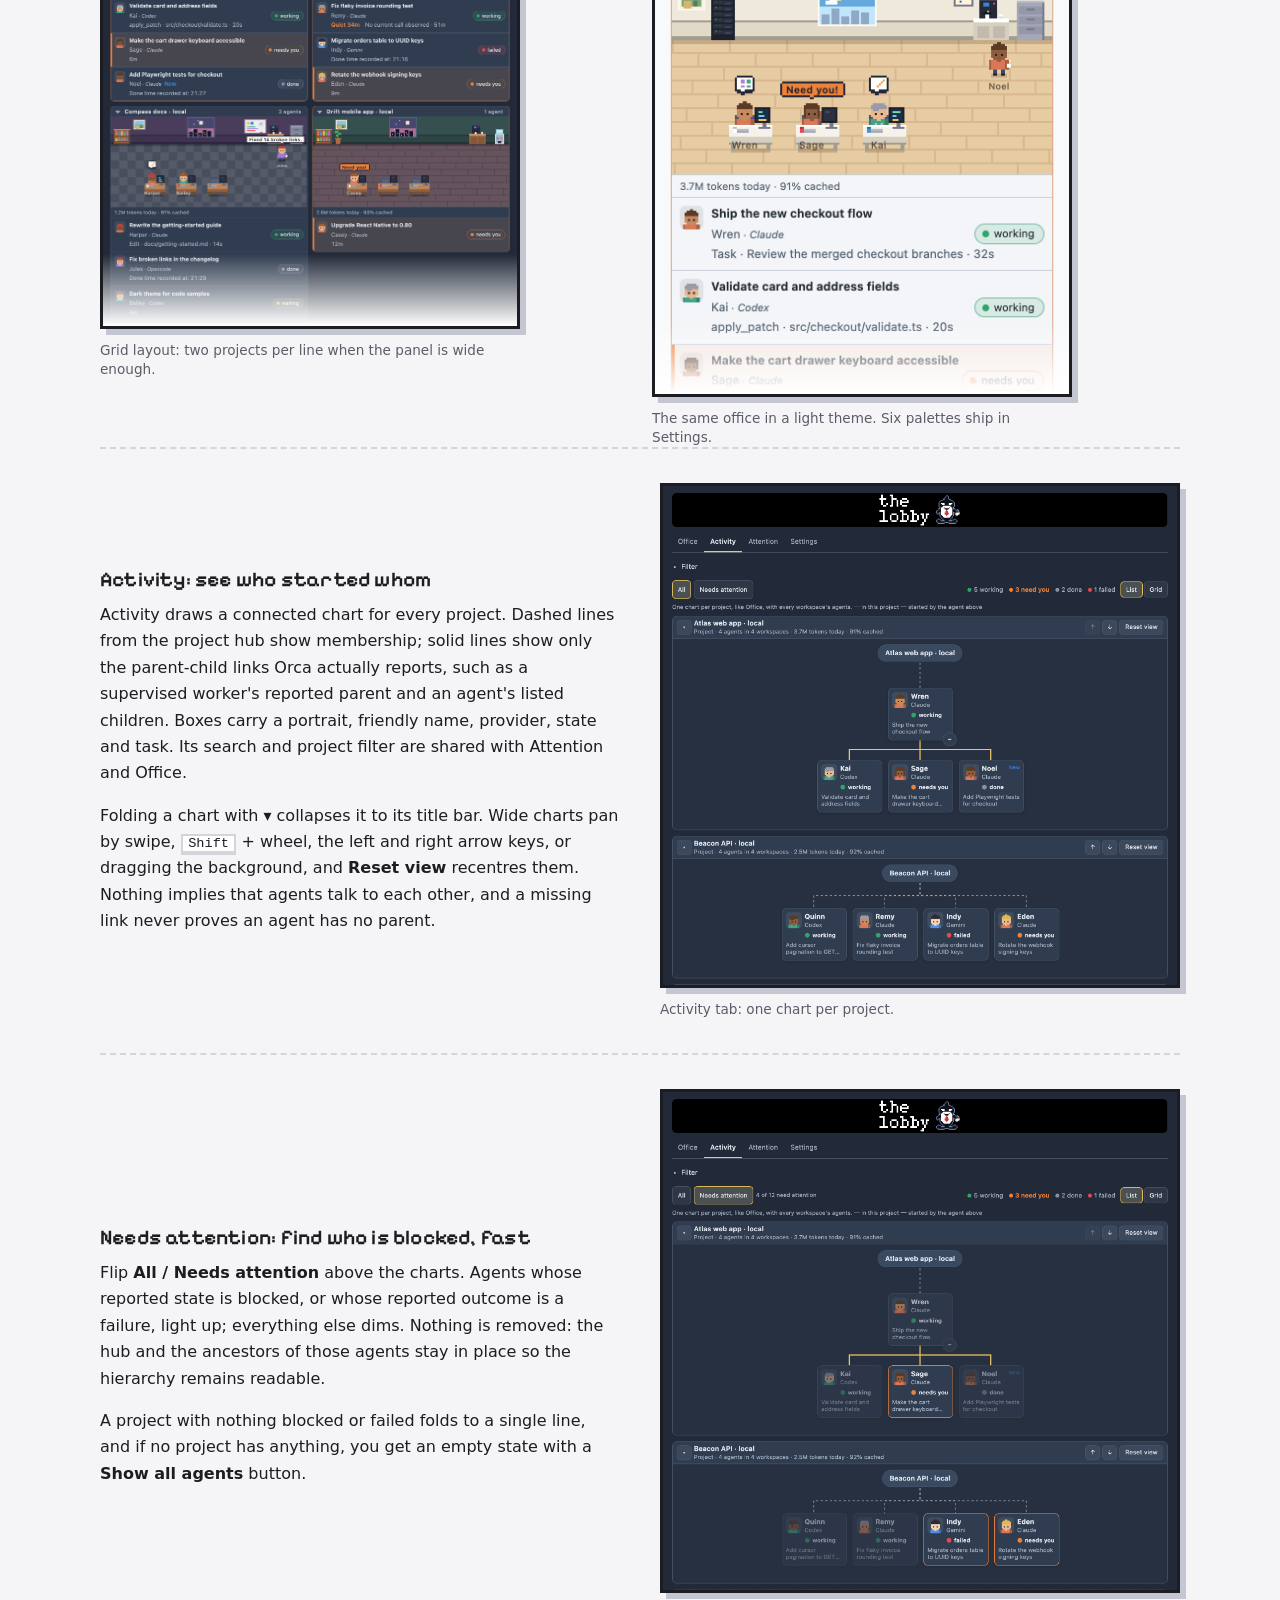
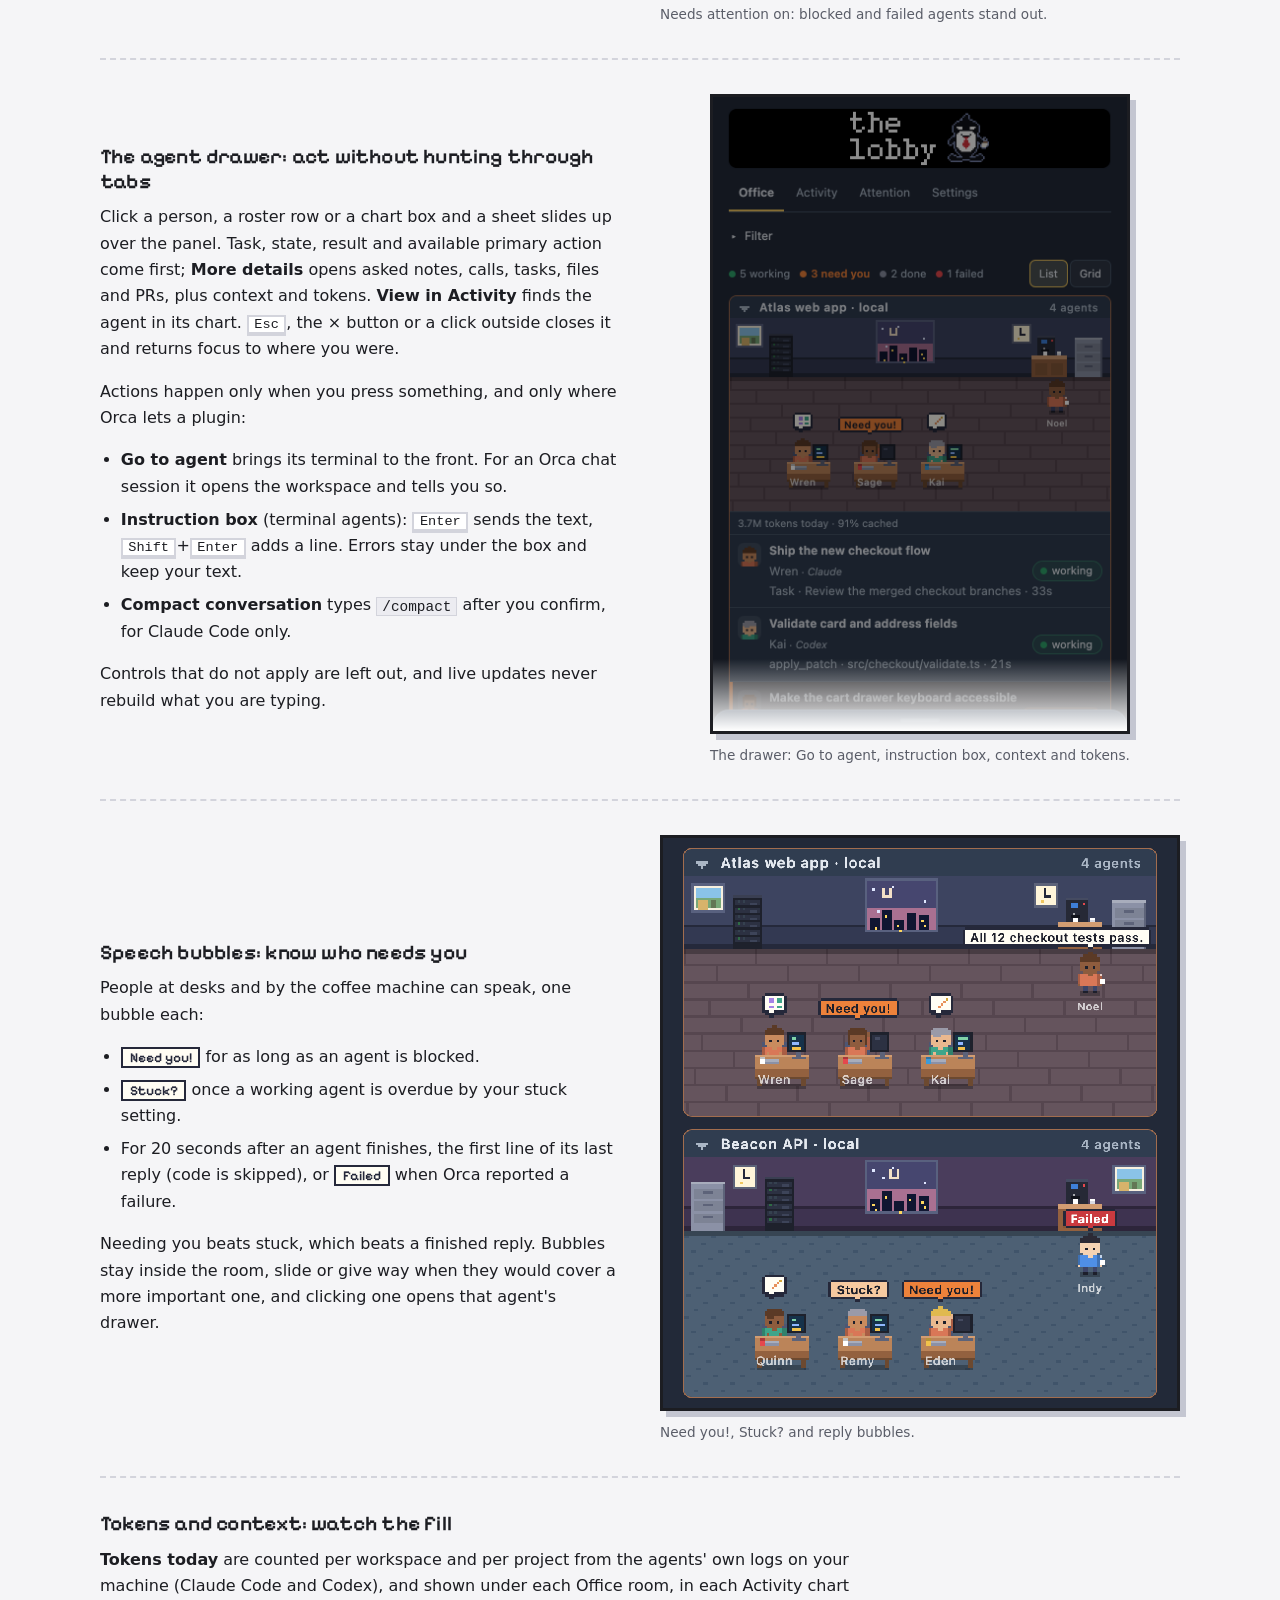
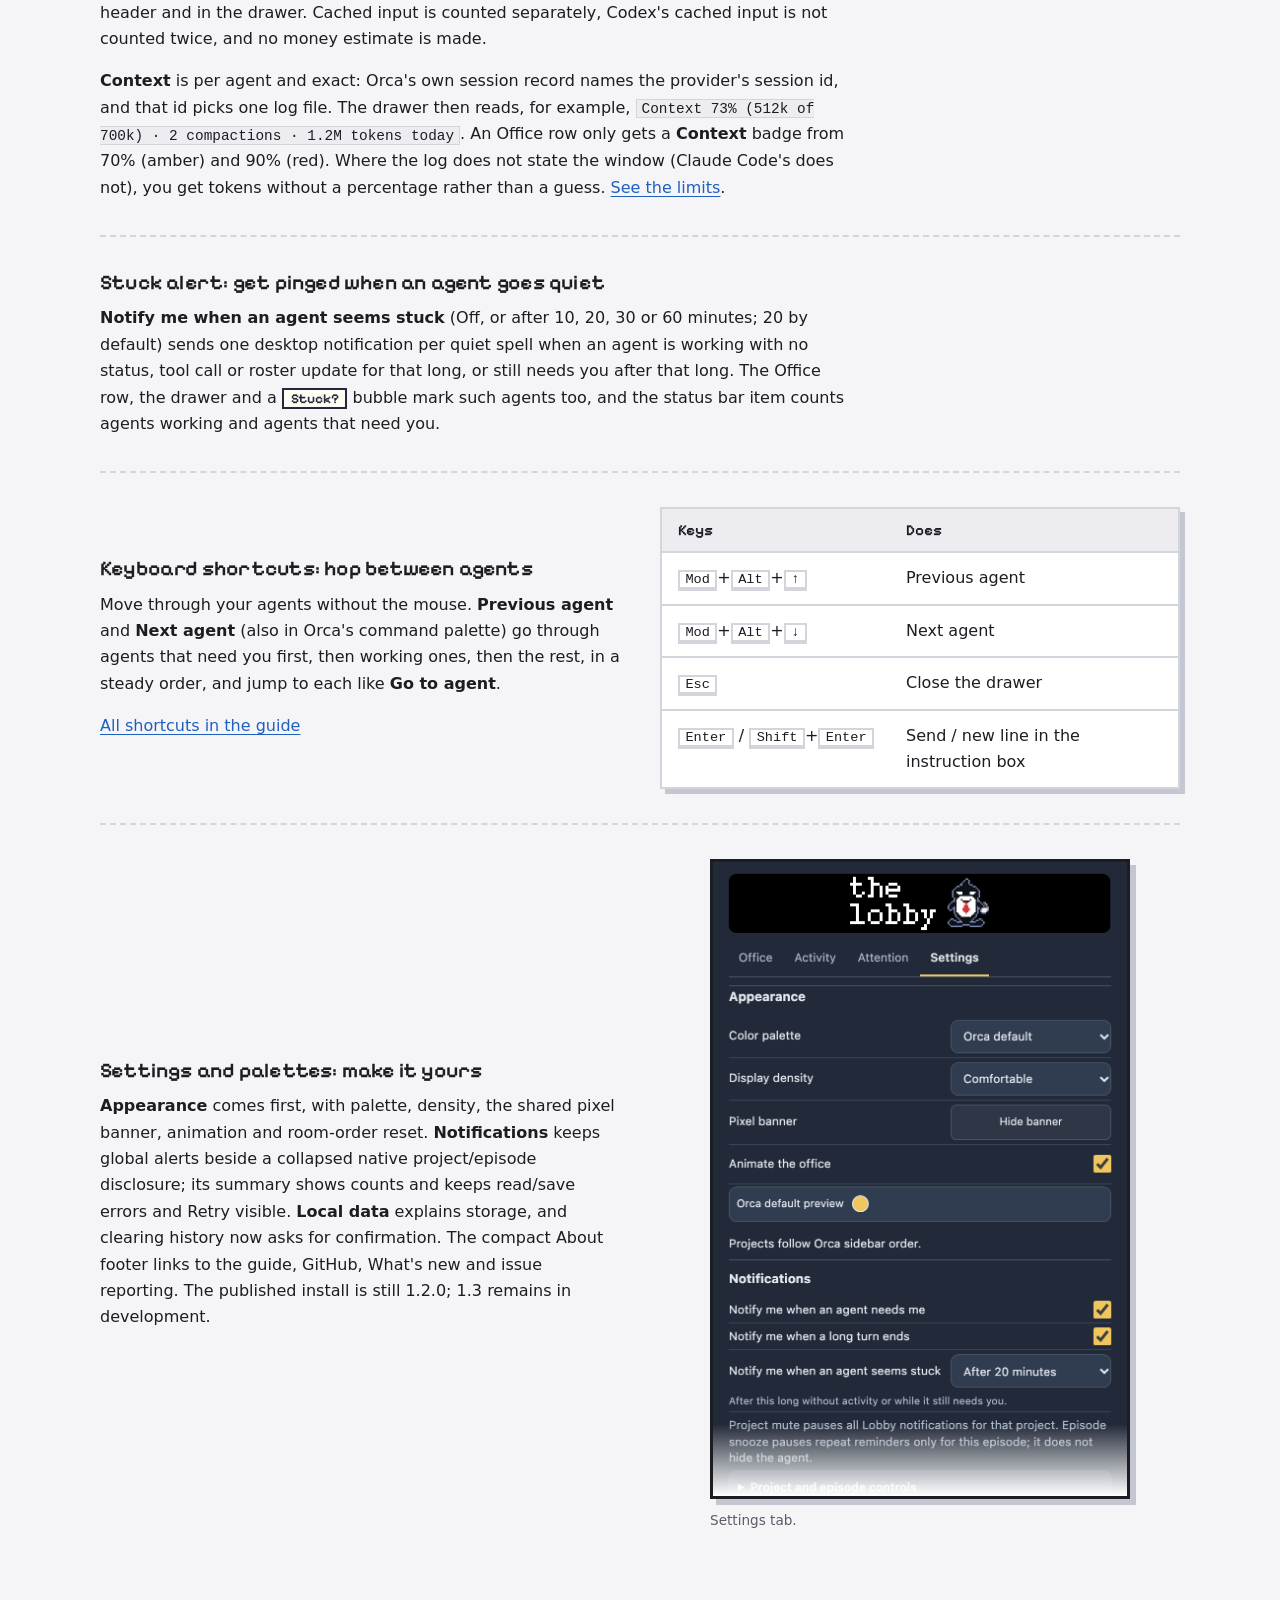
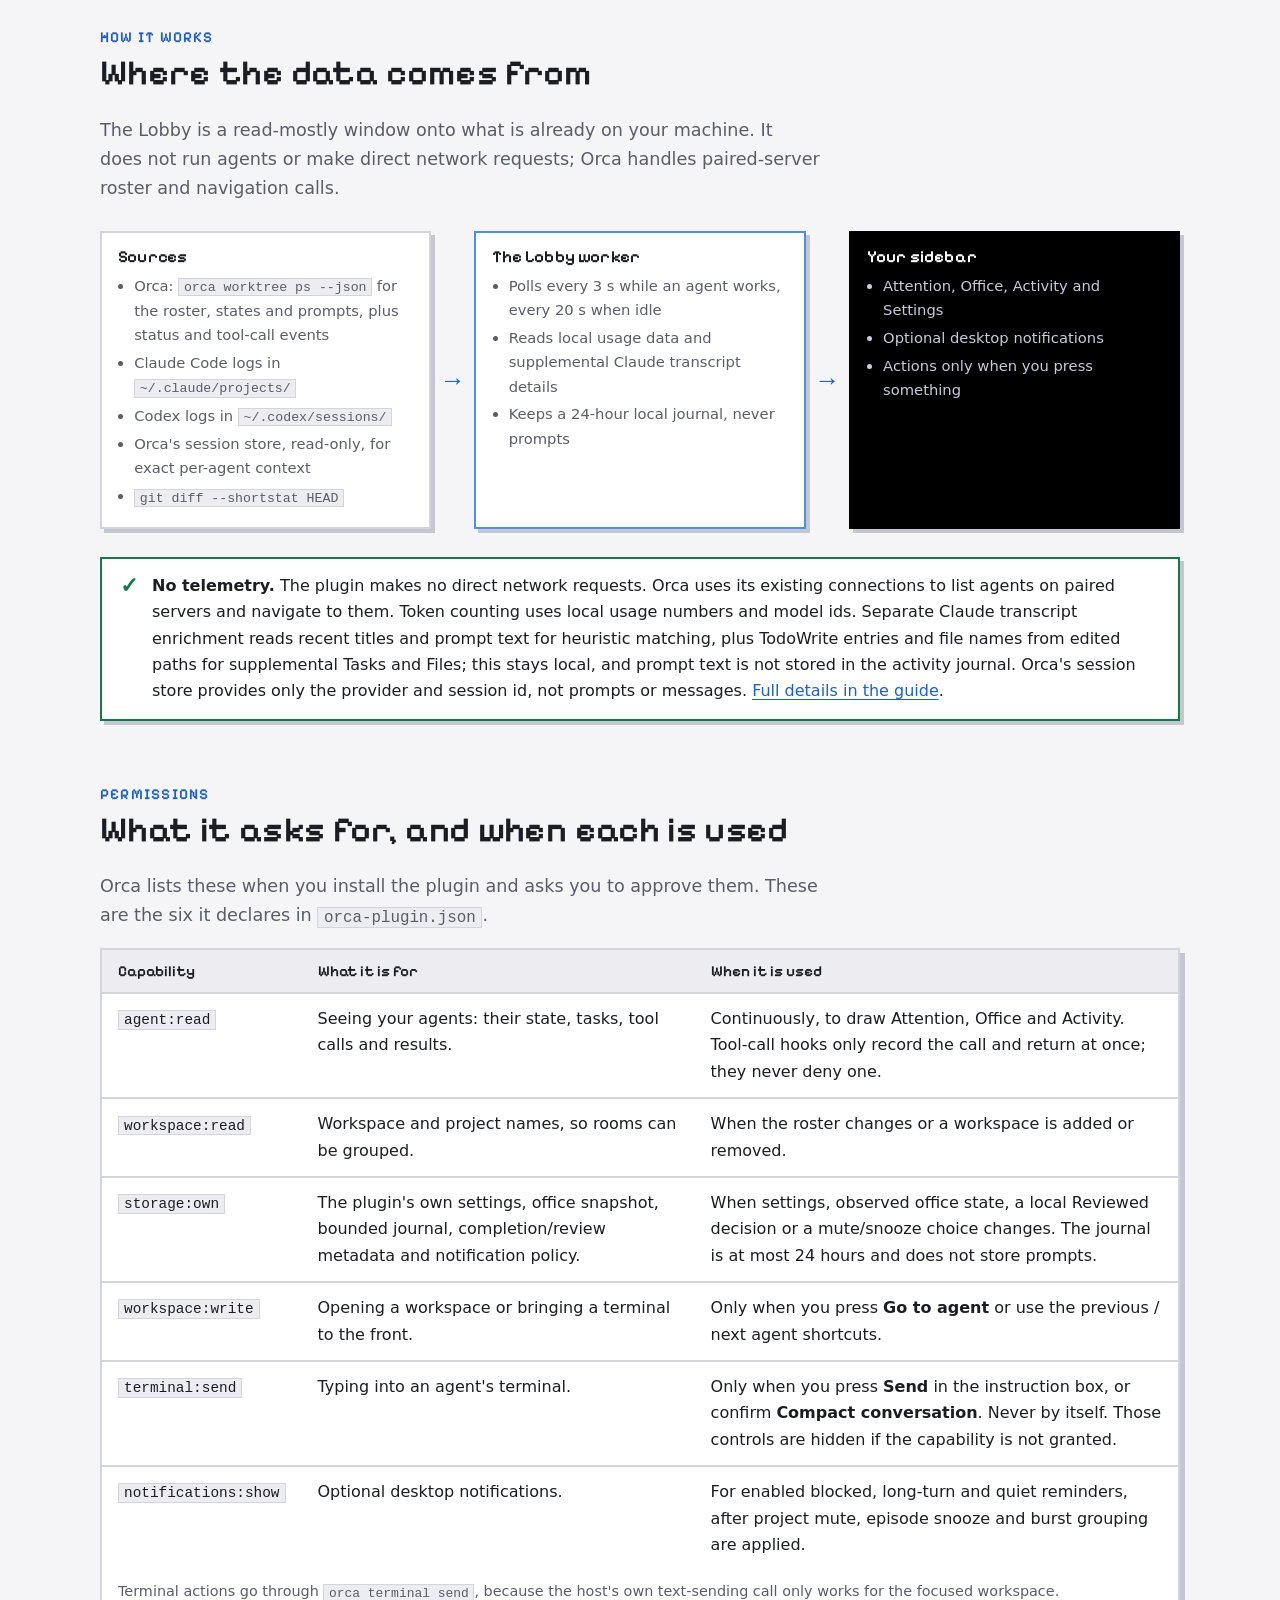
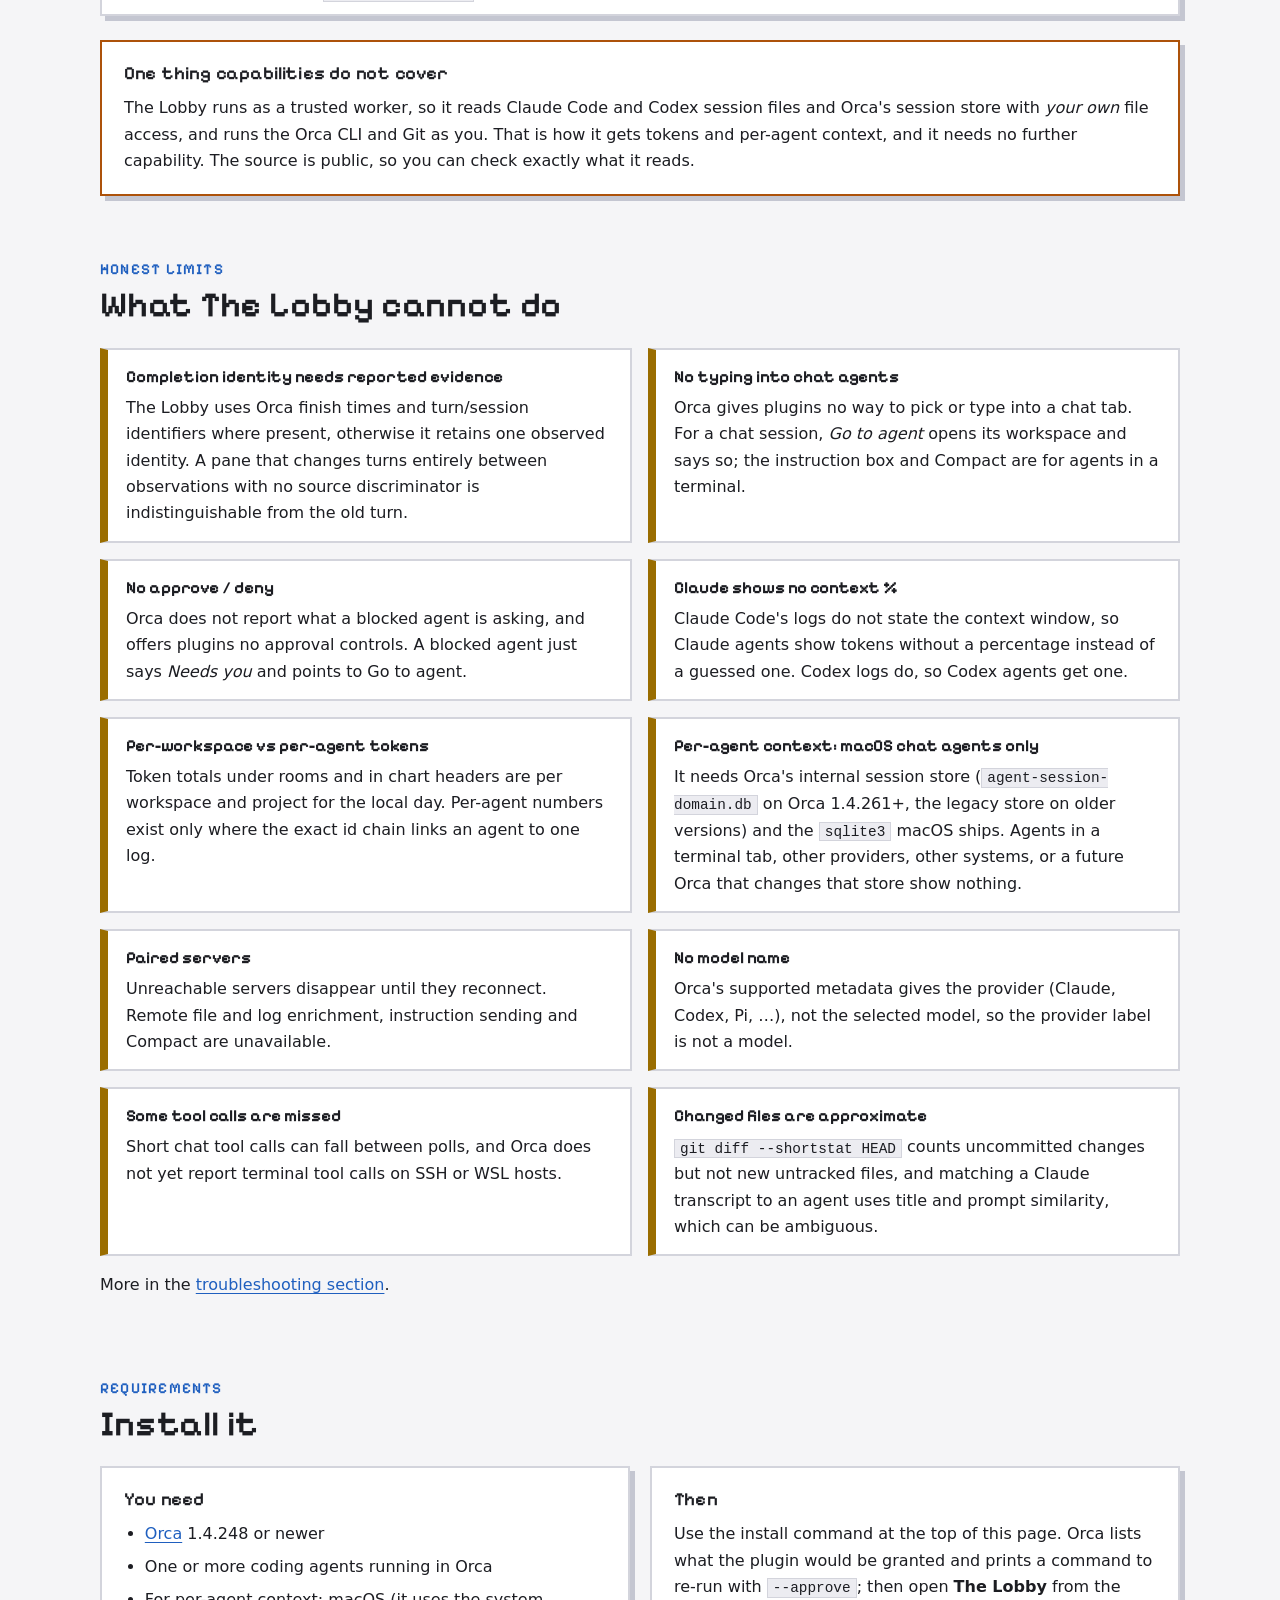
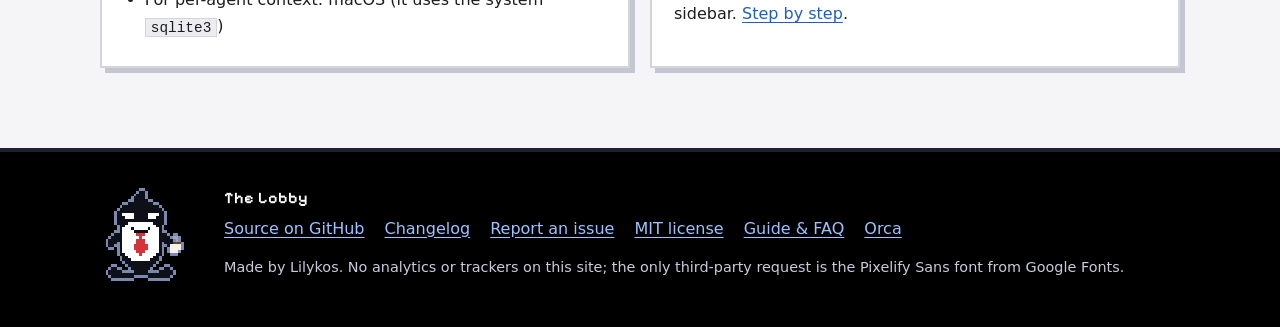
==== commit 2193075c: "docs: refresh compact settings guide and media" ====
--- a/docs/index.html
+++ b/docs/index.html
@@ -274,10 +274,10 @@
     <article class="feature" id="settings">
       <div class="text">
         <h3>Settings and palettes: make it yours</h3>
-        <p>In <strong>Appearance</strong>, choose a palette, set Comfortable or Compact density, or use <strong>Hide banner</strong> to collapse the shared pixel banner across tabs. Orca default follows the app theme. Catppuccin Mocha and Latte, Dracula, and GitHub Dark and Light are built in. State colours keep their meaning in every palette, and motion respects the system's reduced-motion setting. The Lobby remembers the last functional view for startup.</p>
+        <p><strong>Appearance</strong> comes first, with palette, density, the shared pixel banner, animation and room-order reset. <strong>Notifications</strong> keeps global alerts beside a collapsed native project/episode disclosure; its summary shows counts and keeps read/save errors and Retry visible. <strong>Local data</strong> explains storage, and clearing history now asks for confirmation. The compact About footer links to the guide, GitHub, What's new and issue reporting. The published install is still 1.2.0; 1.3 remains in development.</p>
       </div>
       <figure class="shot narrow">
-        <div class="frame tall"><a href="images/settings.png" title="Open the full-size image"><img src="images/settings.png" width="840" height="2241" loading="lazy" alt="The Settings tab with Notifications, Appearance and a Hide banner button."></a></div>
+        <div class="frame tall"><a href="images/settings.png" title="Open the full-size image"><img src="images/settings.png" width="840" height="1847" loading="lazy" alt="The Settings tab with Appearance first, a collapsed project and episode controls disclosure, Local data and About links."></a></div>
         <figcaption>Settings tab.</figcaption>
       </figure>
     </article>
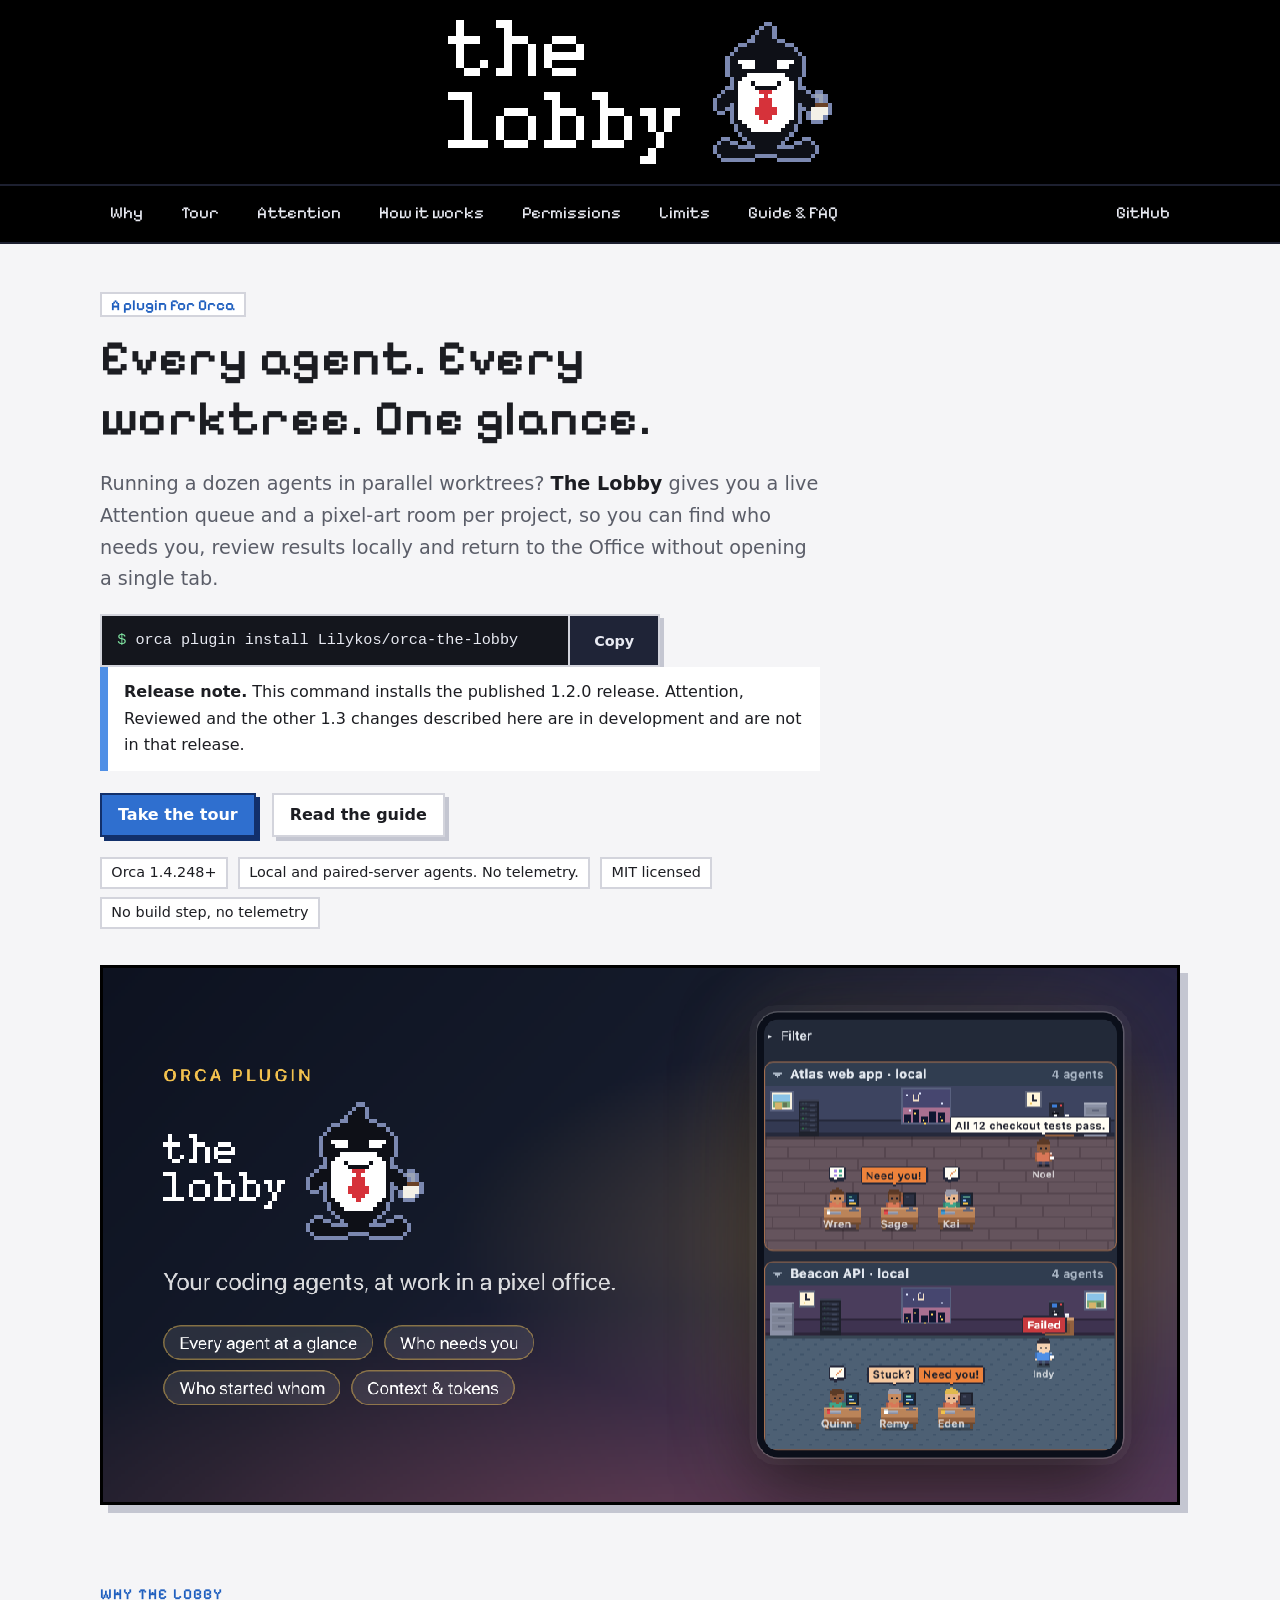
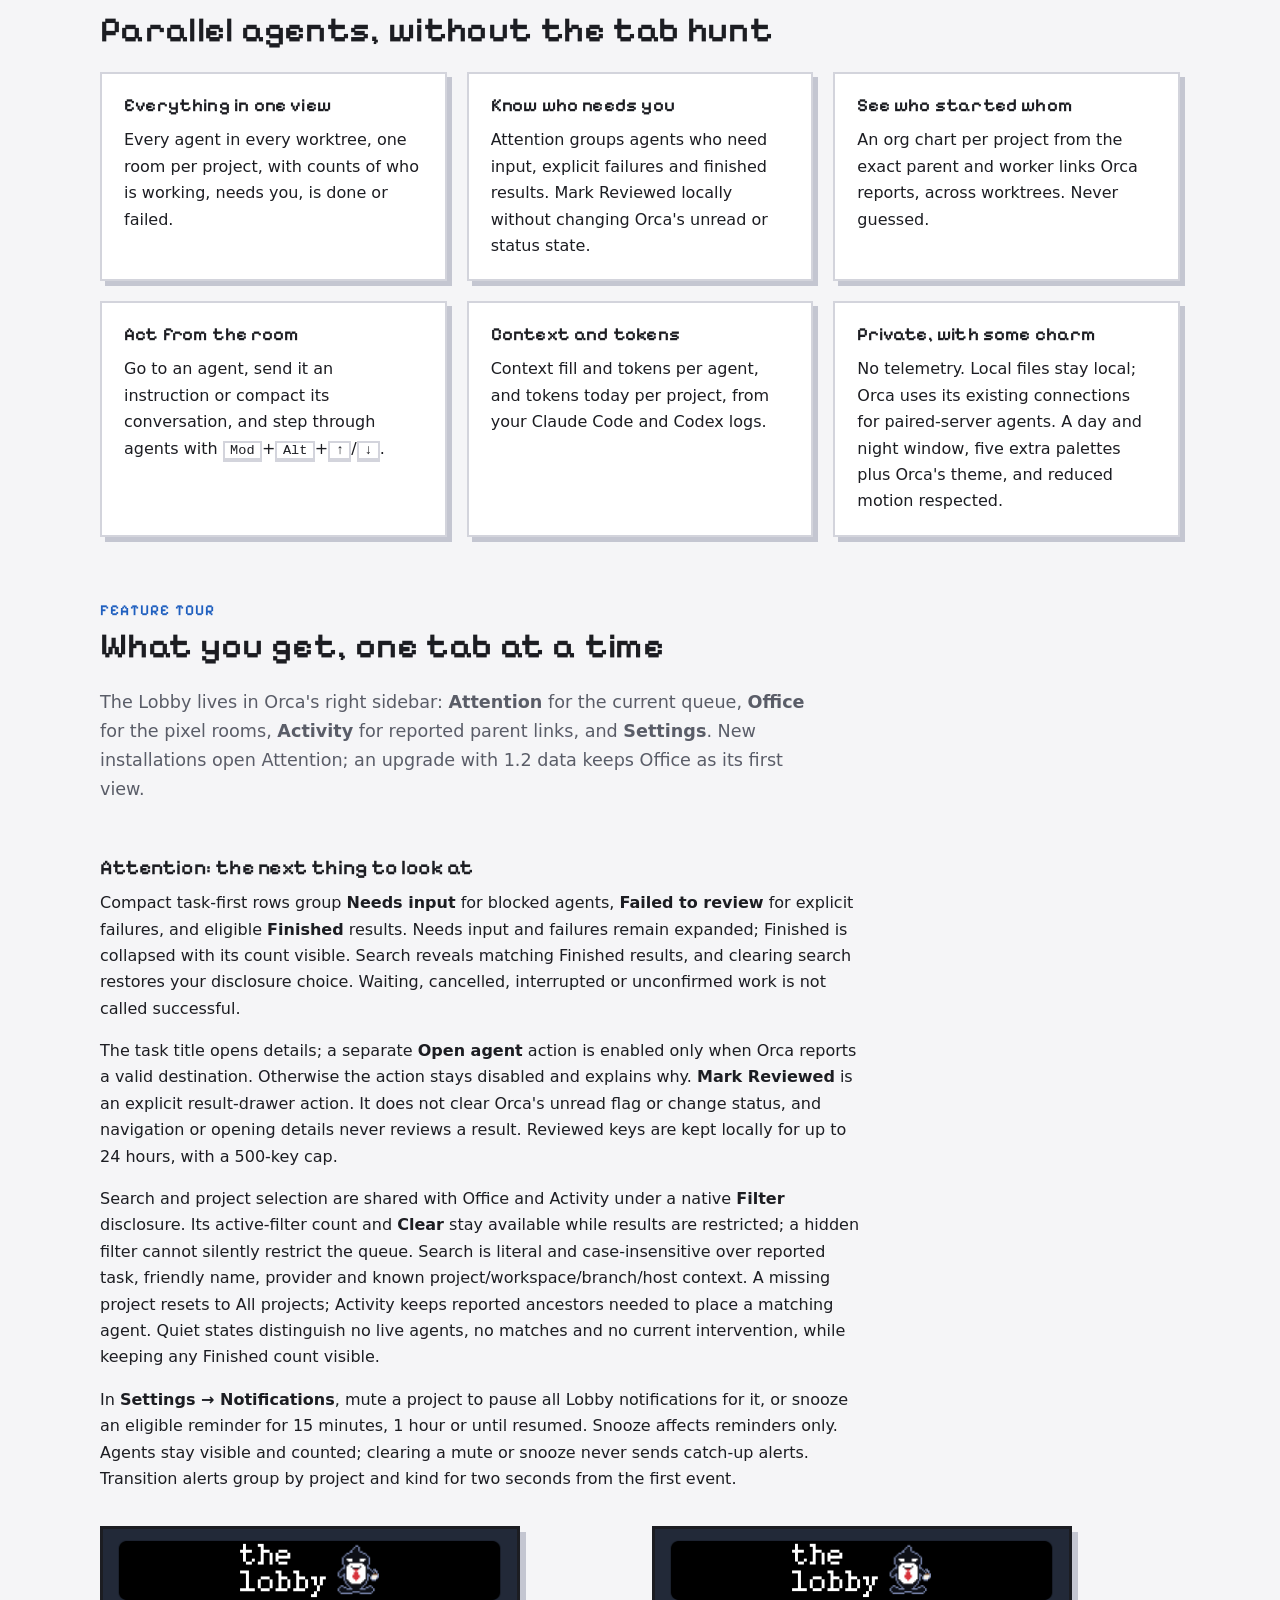
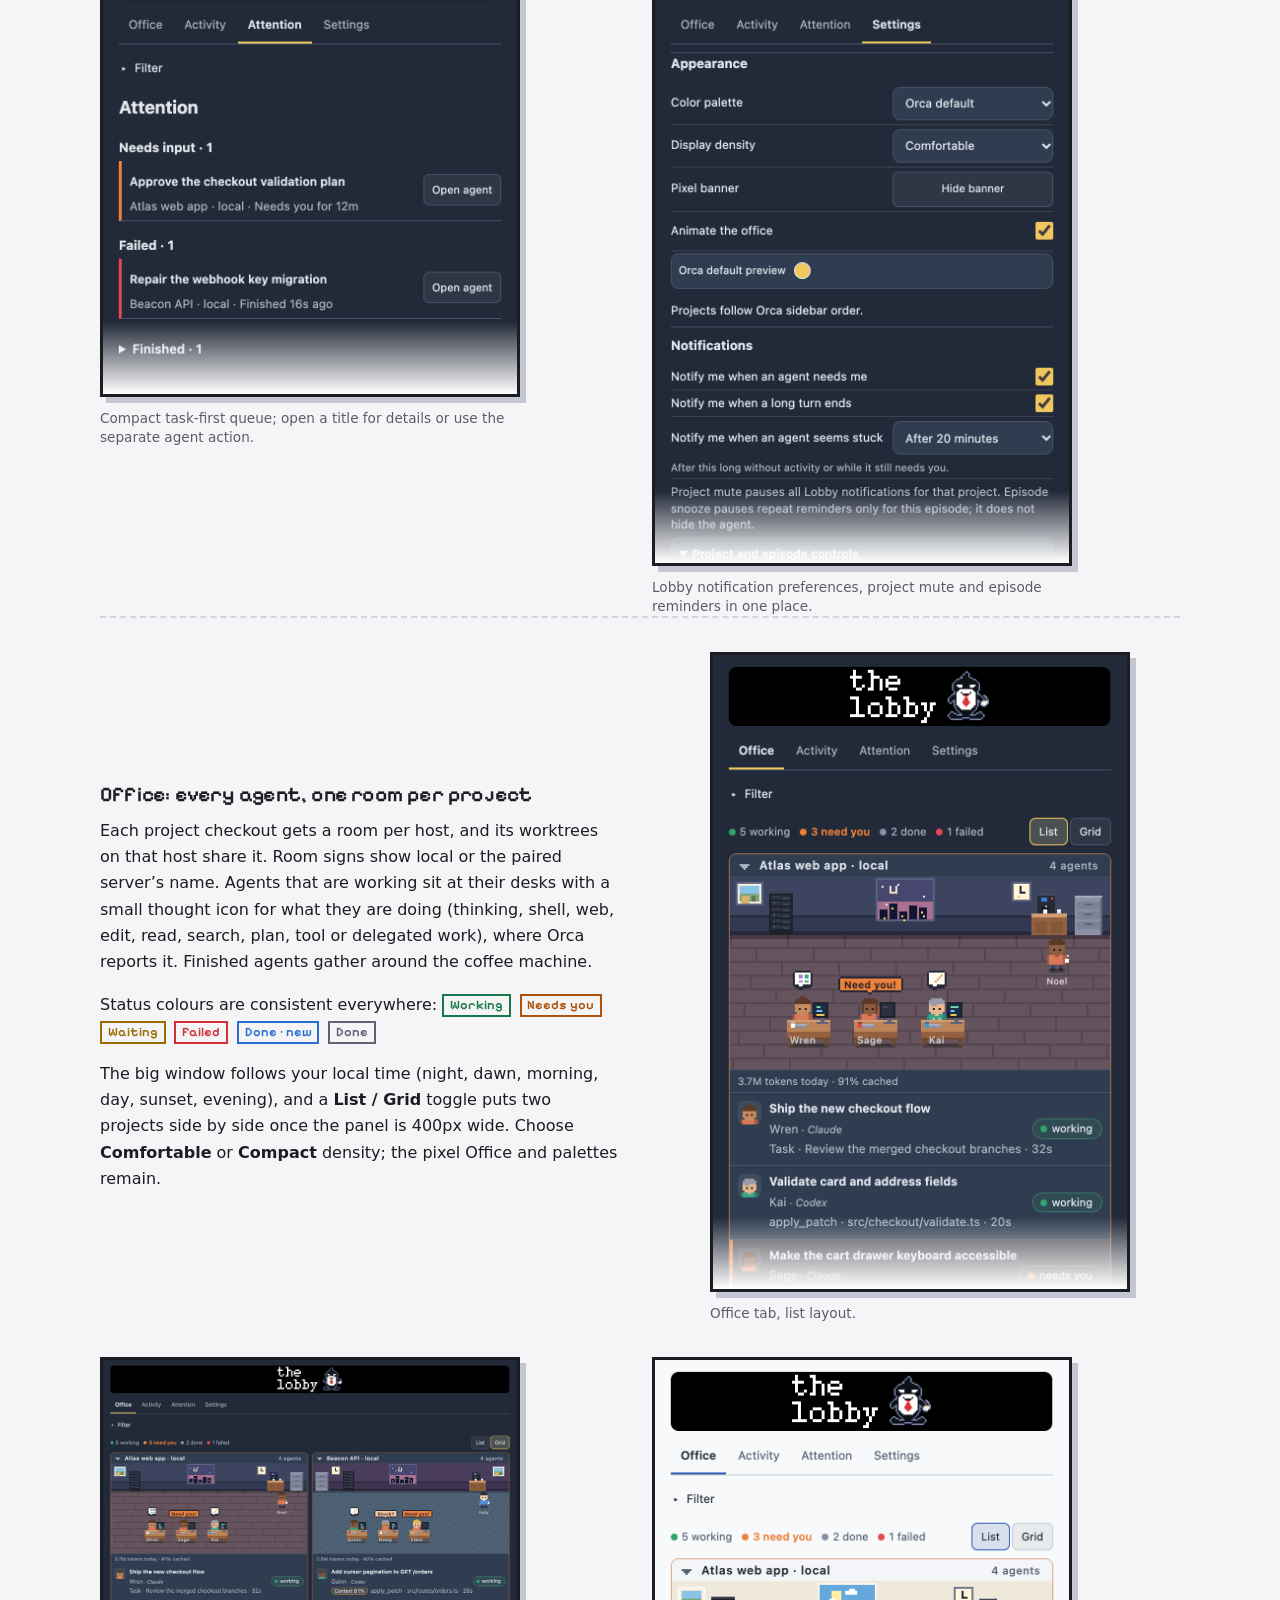
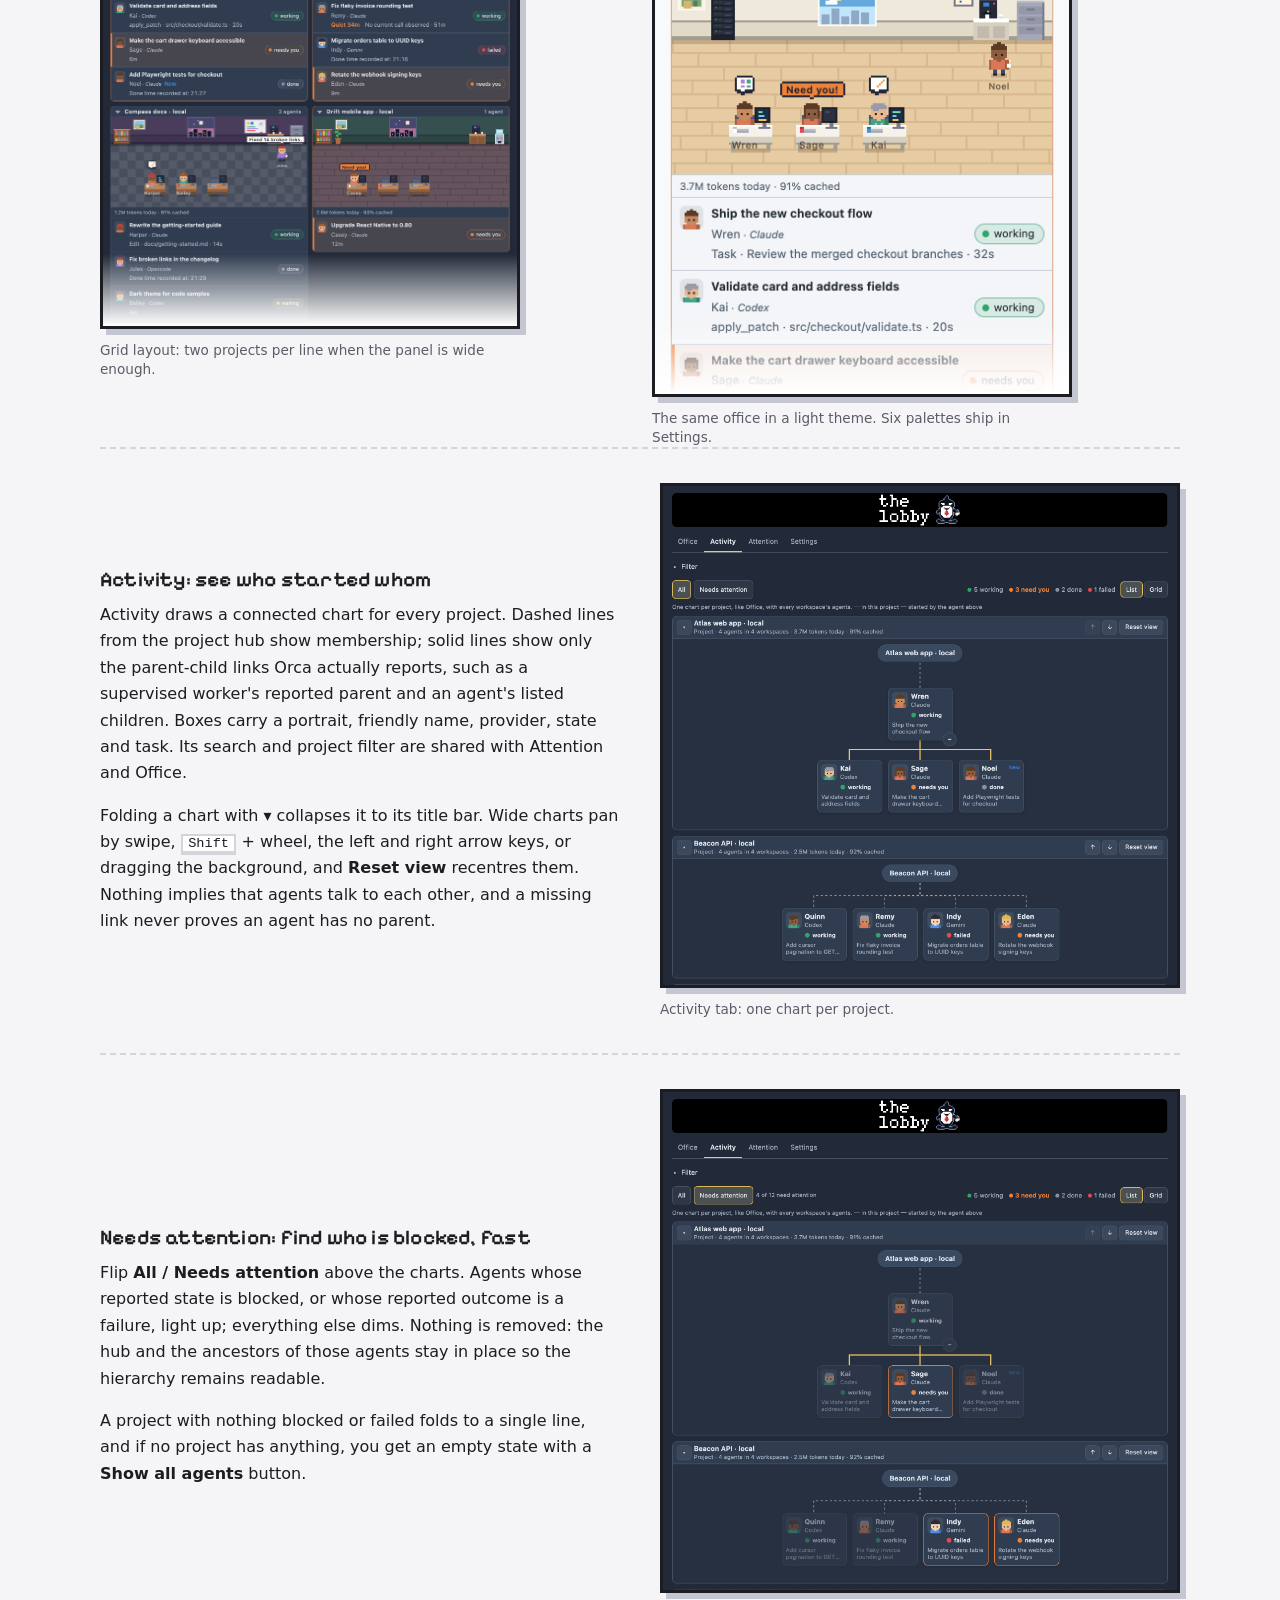
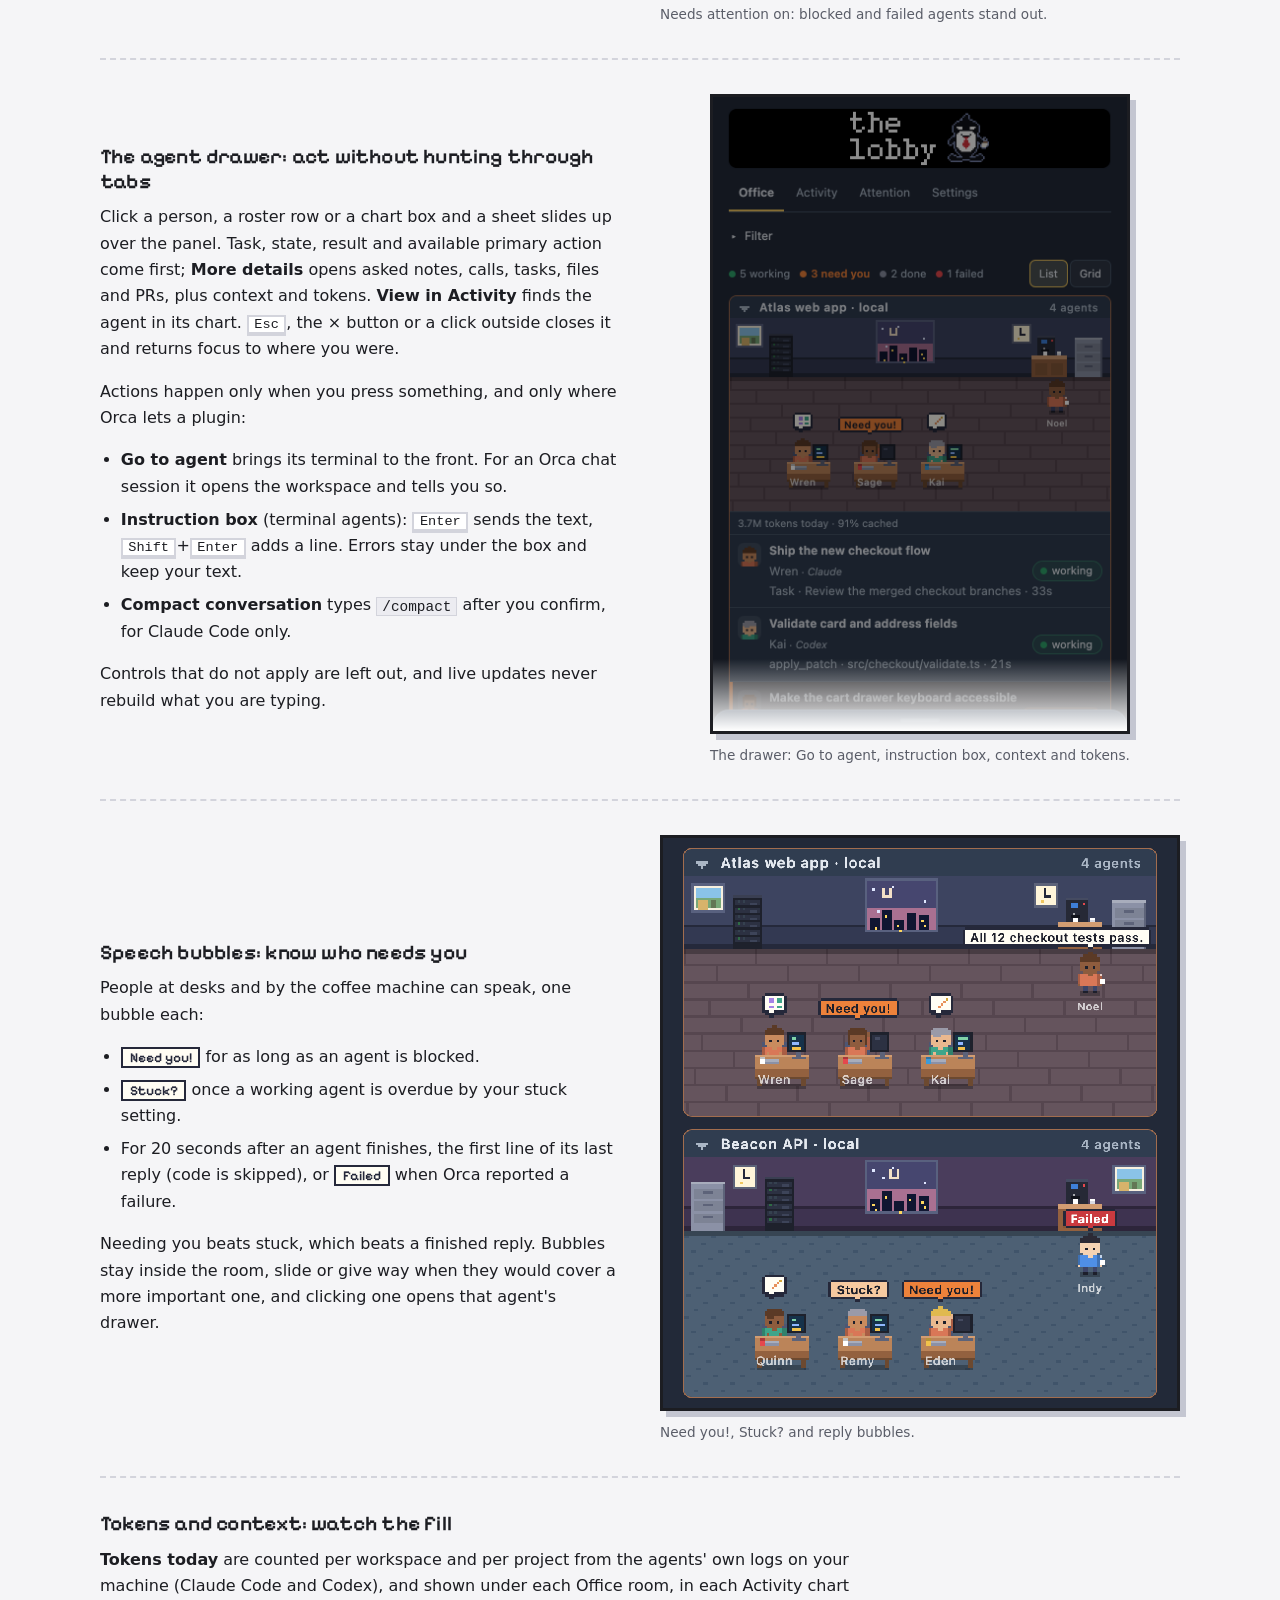
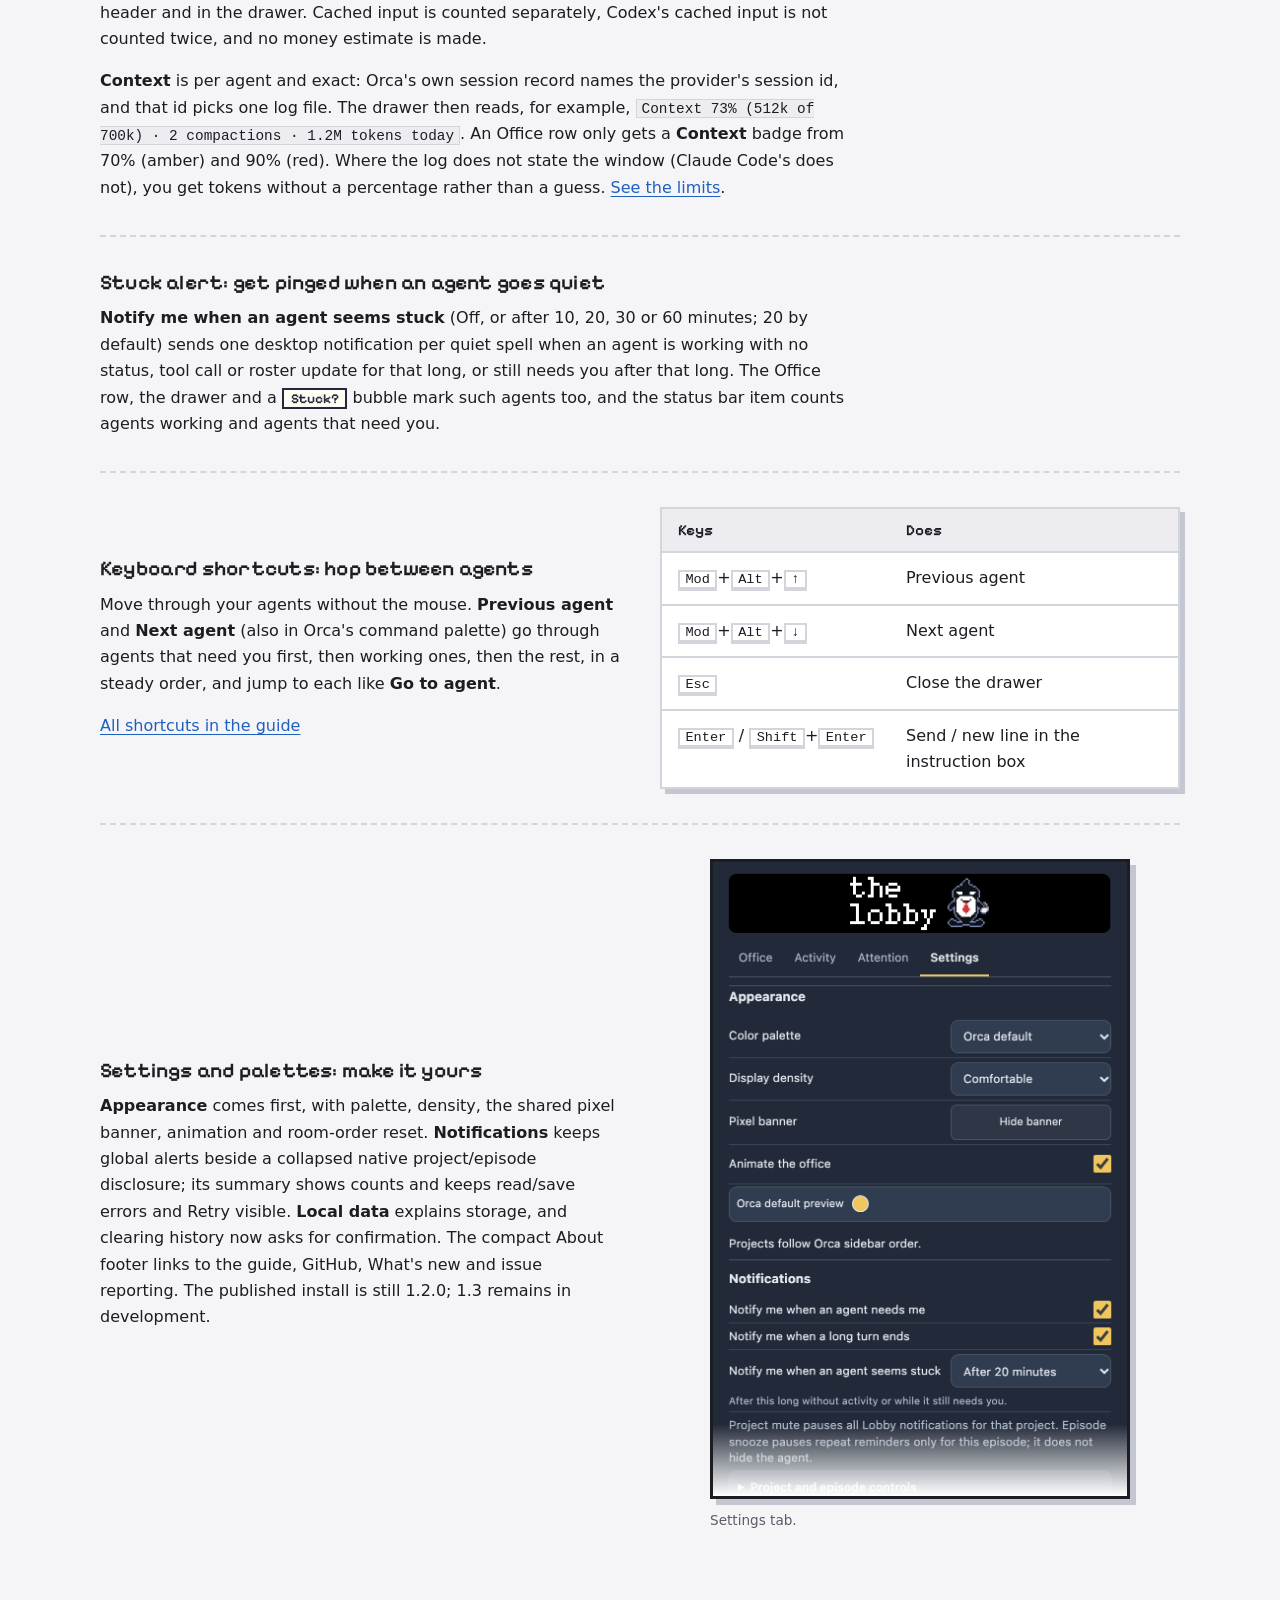
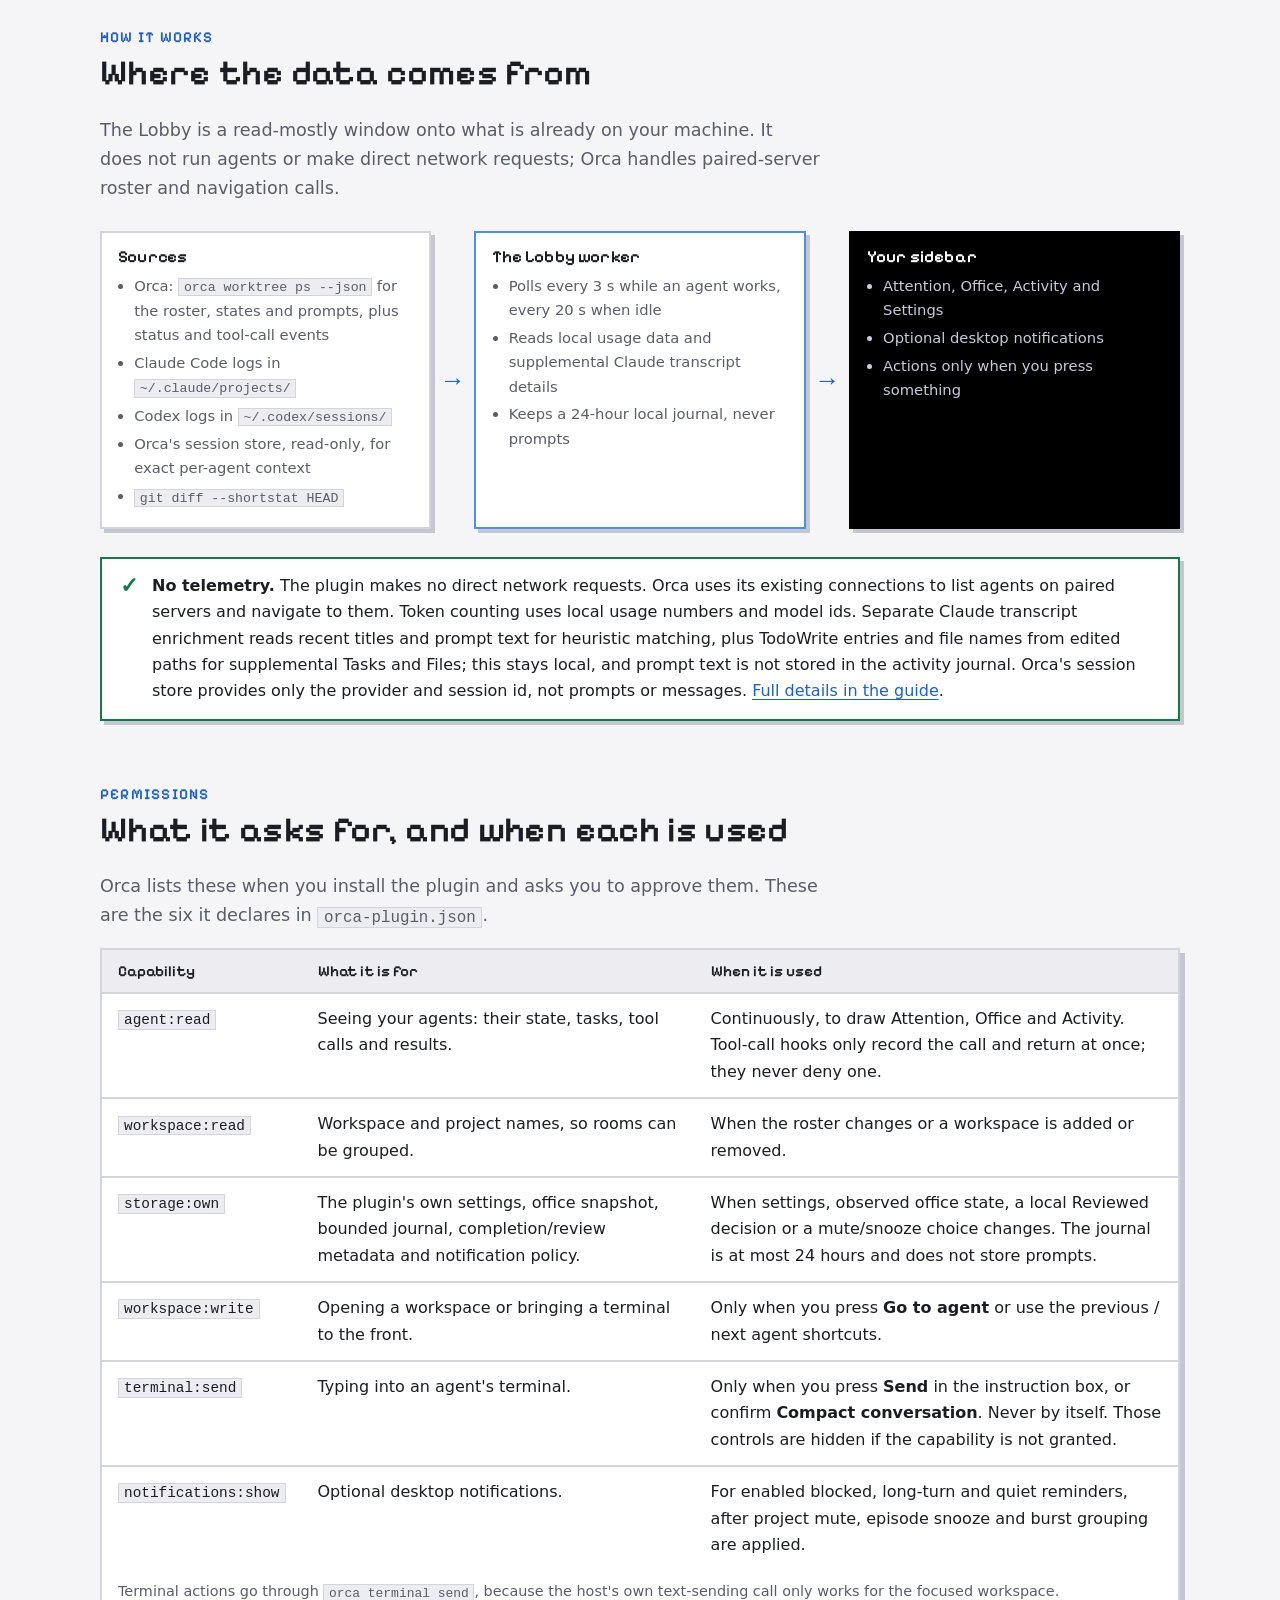
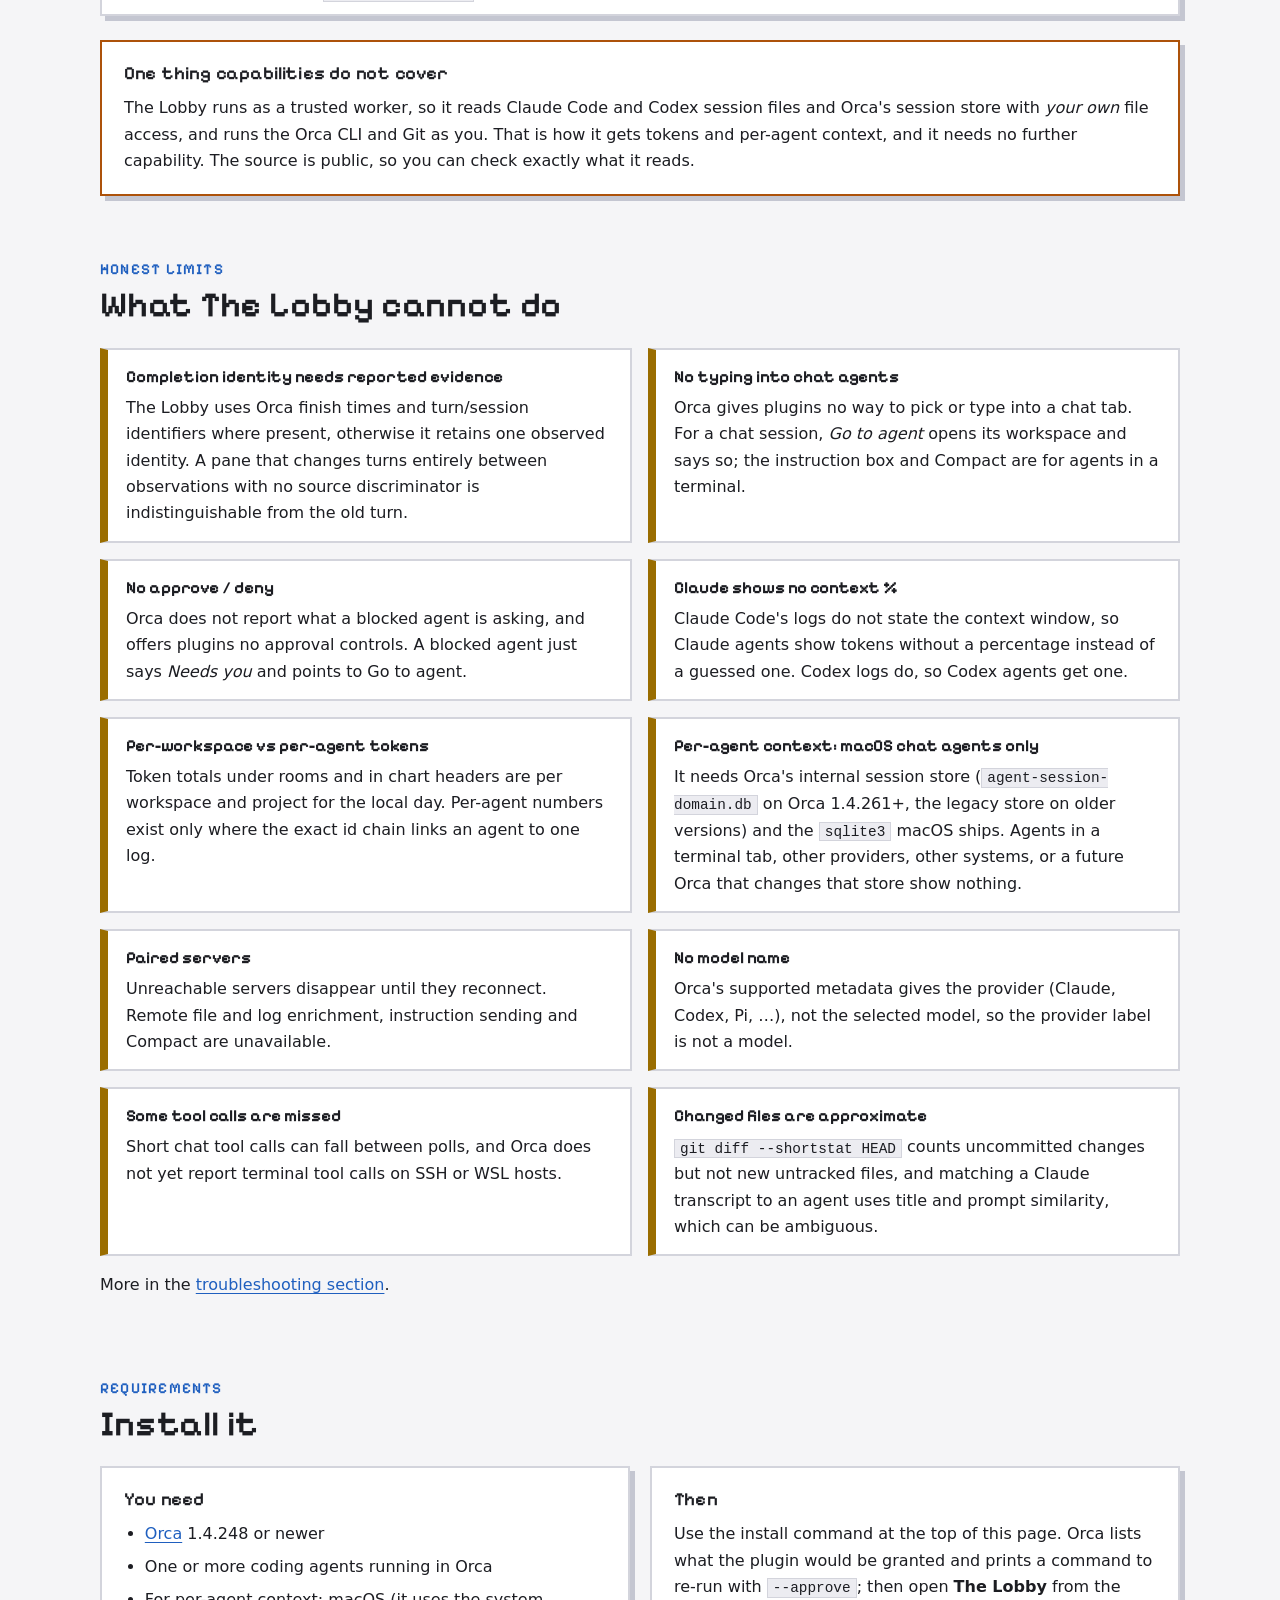
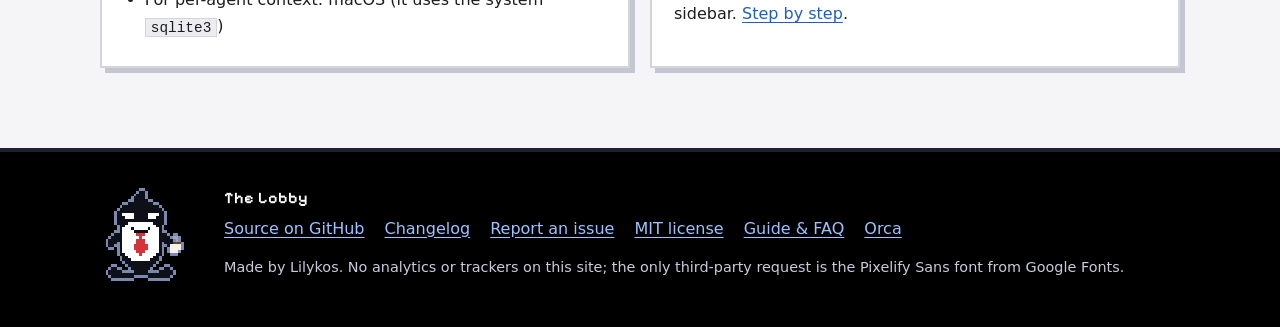
==== commit f11e304e: "docs: show expanded notification controls" ====
--- a/docs/index.html
+++ b/docs/index.html
@@ -142,7 +142,7 @@
         <figcaption>Compact task-first queue; open a title for details or use the separate agent action.</figcaption>
       </figure>
       <figure class="shot">
-        <div class="frame tall"><a href="images/notification-controls.png" title="Open the full-size image"><img src="images/notification-controls.png" width="840" height="1234" loading="lazy" alt="The Settings Notifications section with alert preferences, project mute and current-episode reminder snooze."></a></div>
+        <div class="frame tall"><a href="images/notification-controls.png" title="Open the full-size image"><img src="images/notification-controls.png" width="840" height="1848" loading="lazy" alt="The expanded Settings notification controls with project mute and current-episode reminder snooze."></a></div>
         <figcaption>Lobby notification preferences, project mute and episode reminders in one place.</figcaption>
       </figure>
     </div>
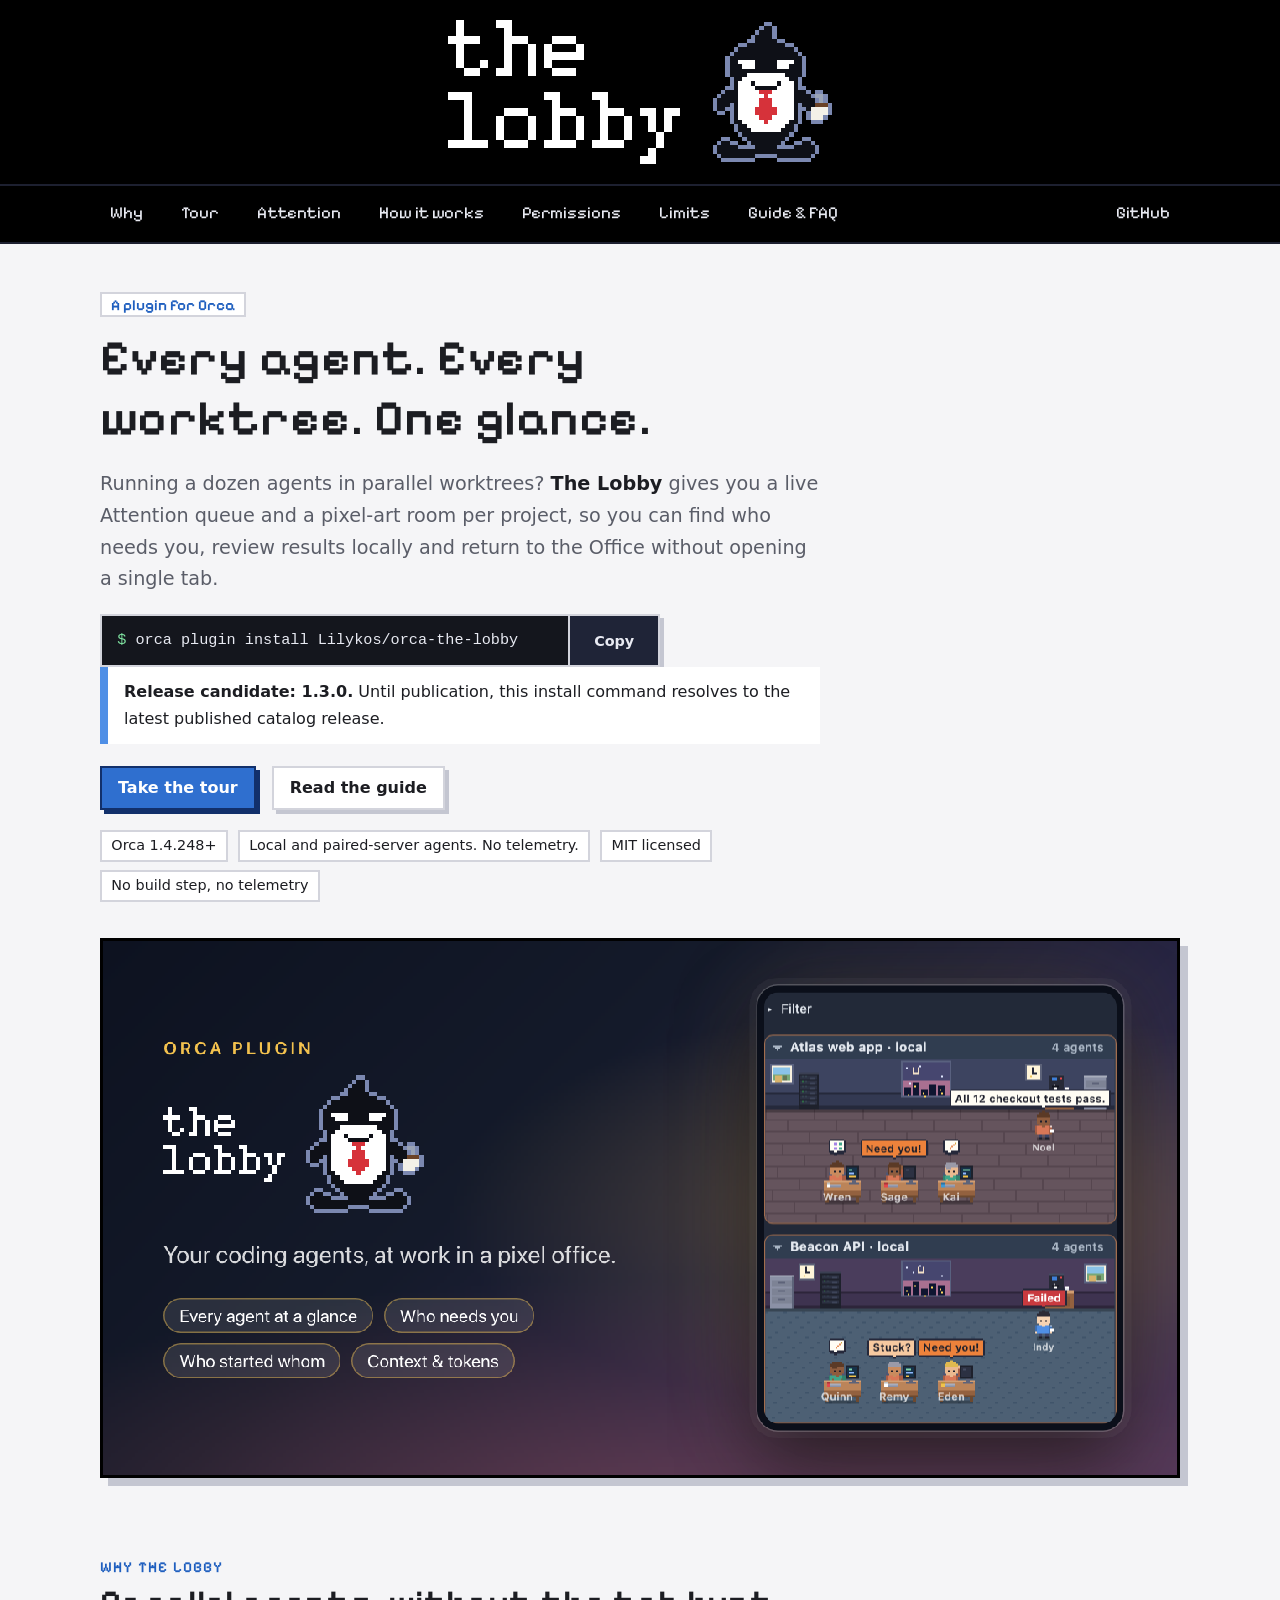
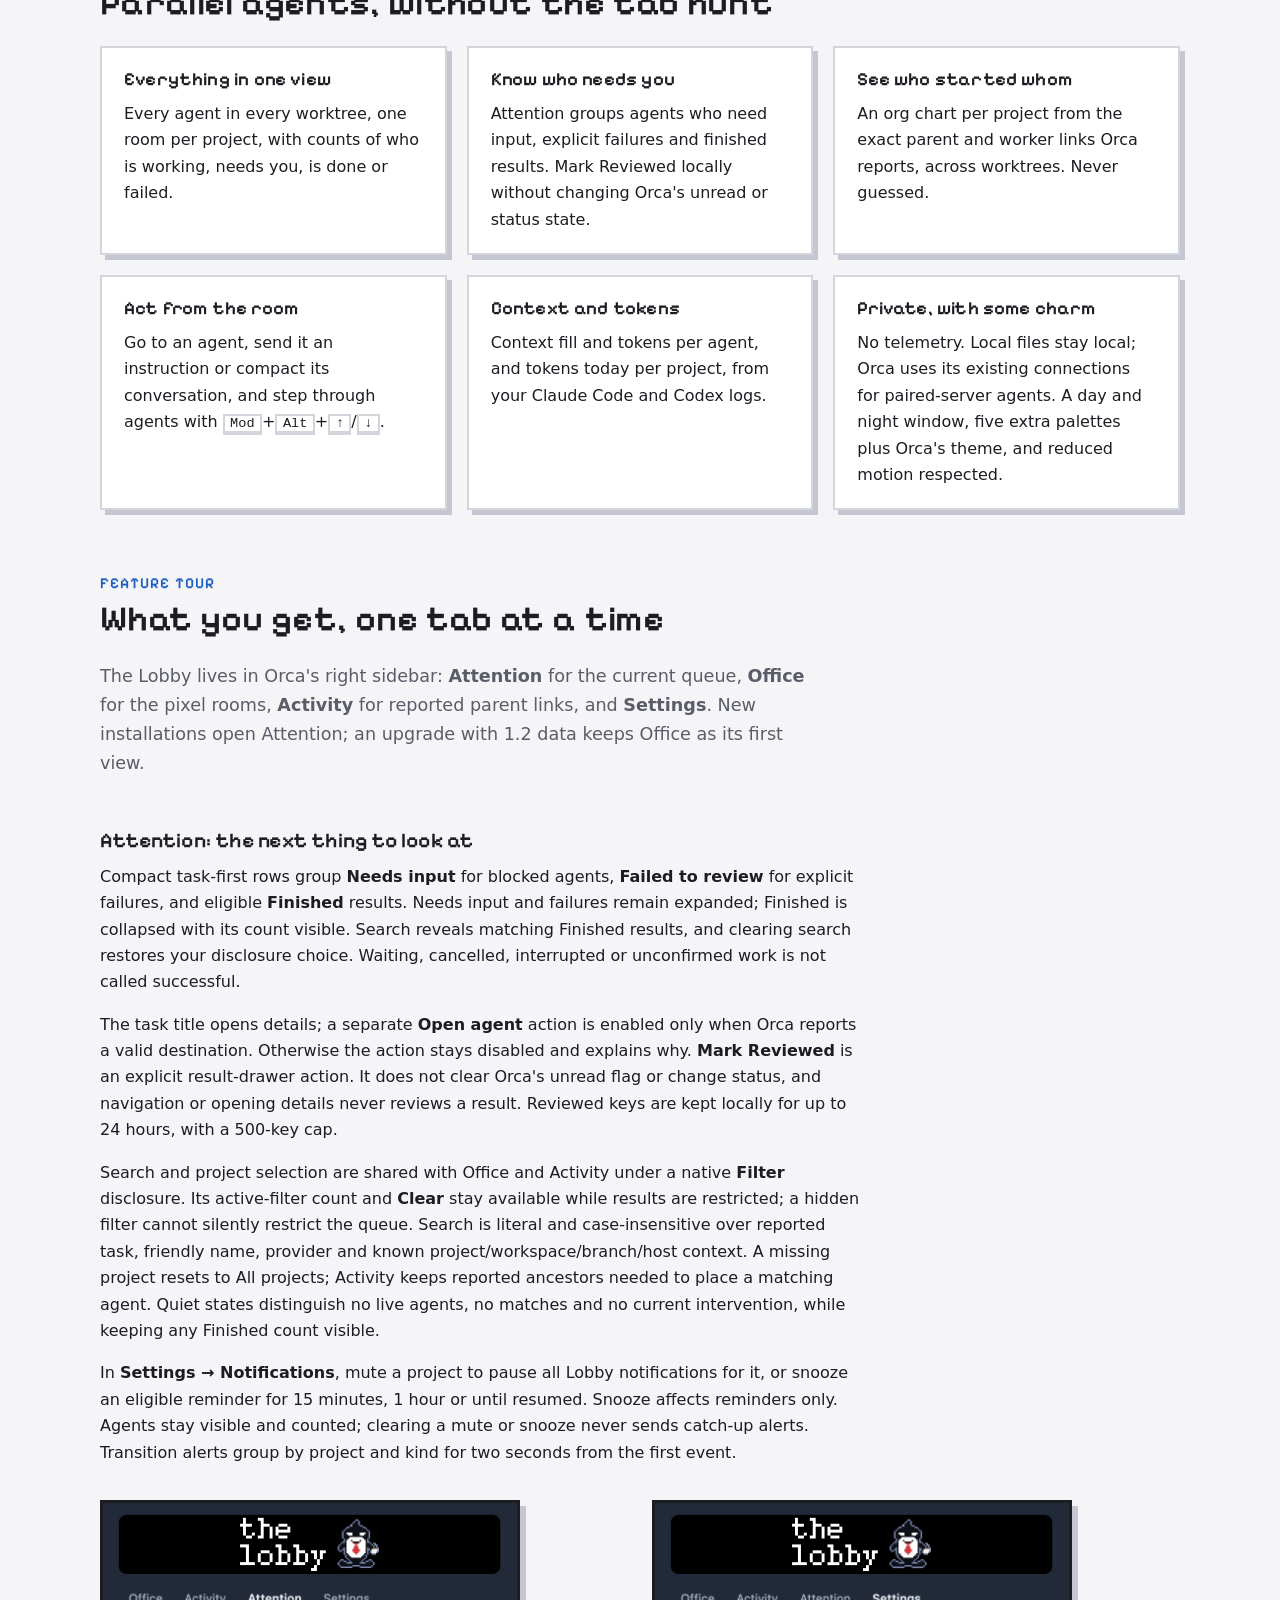
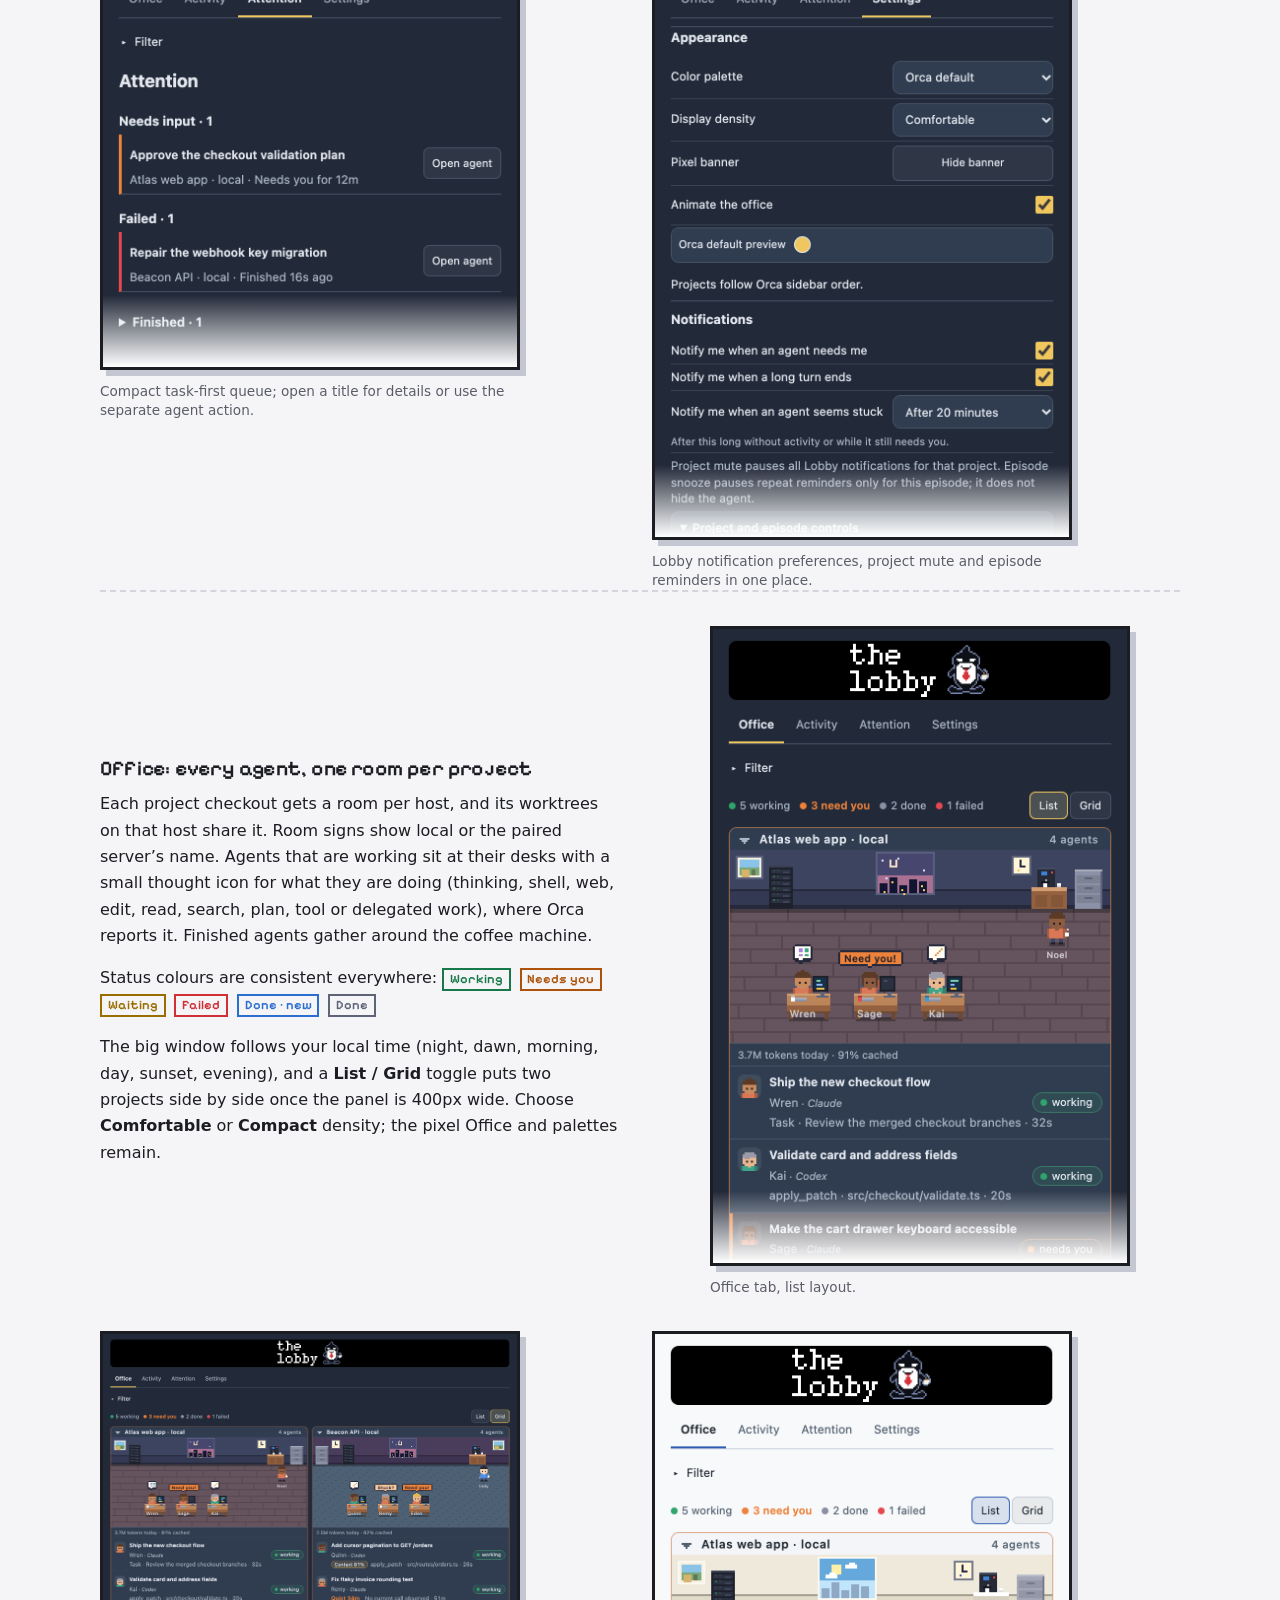
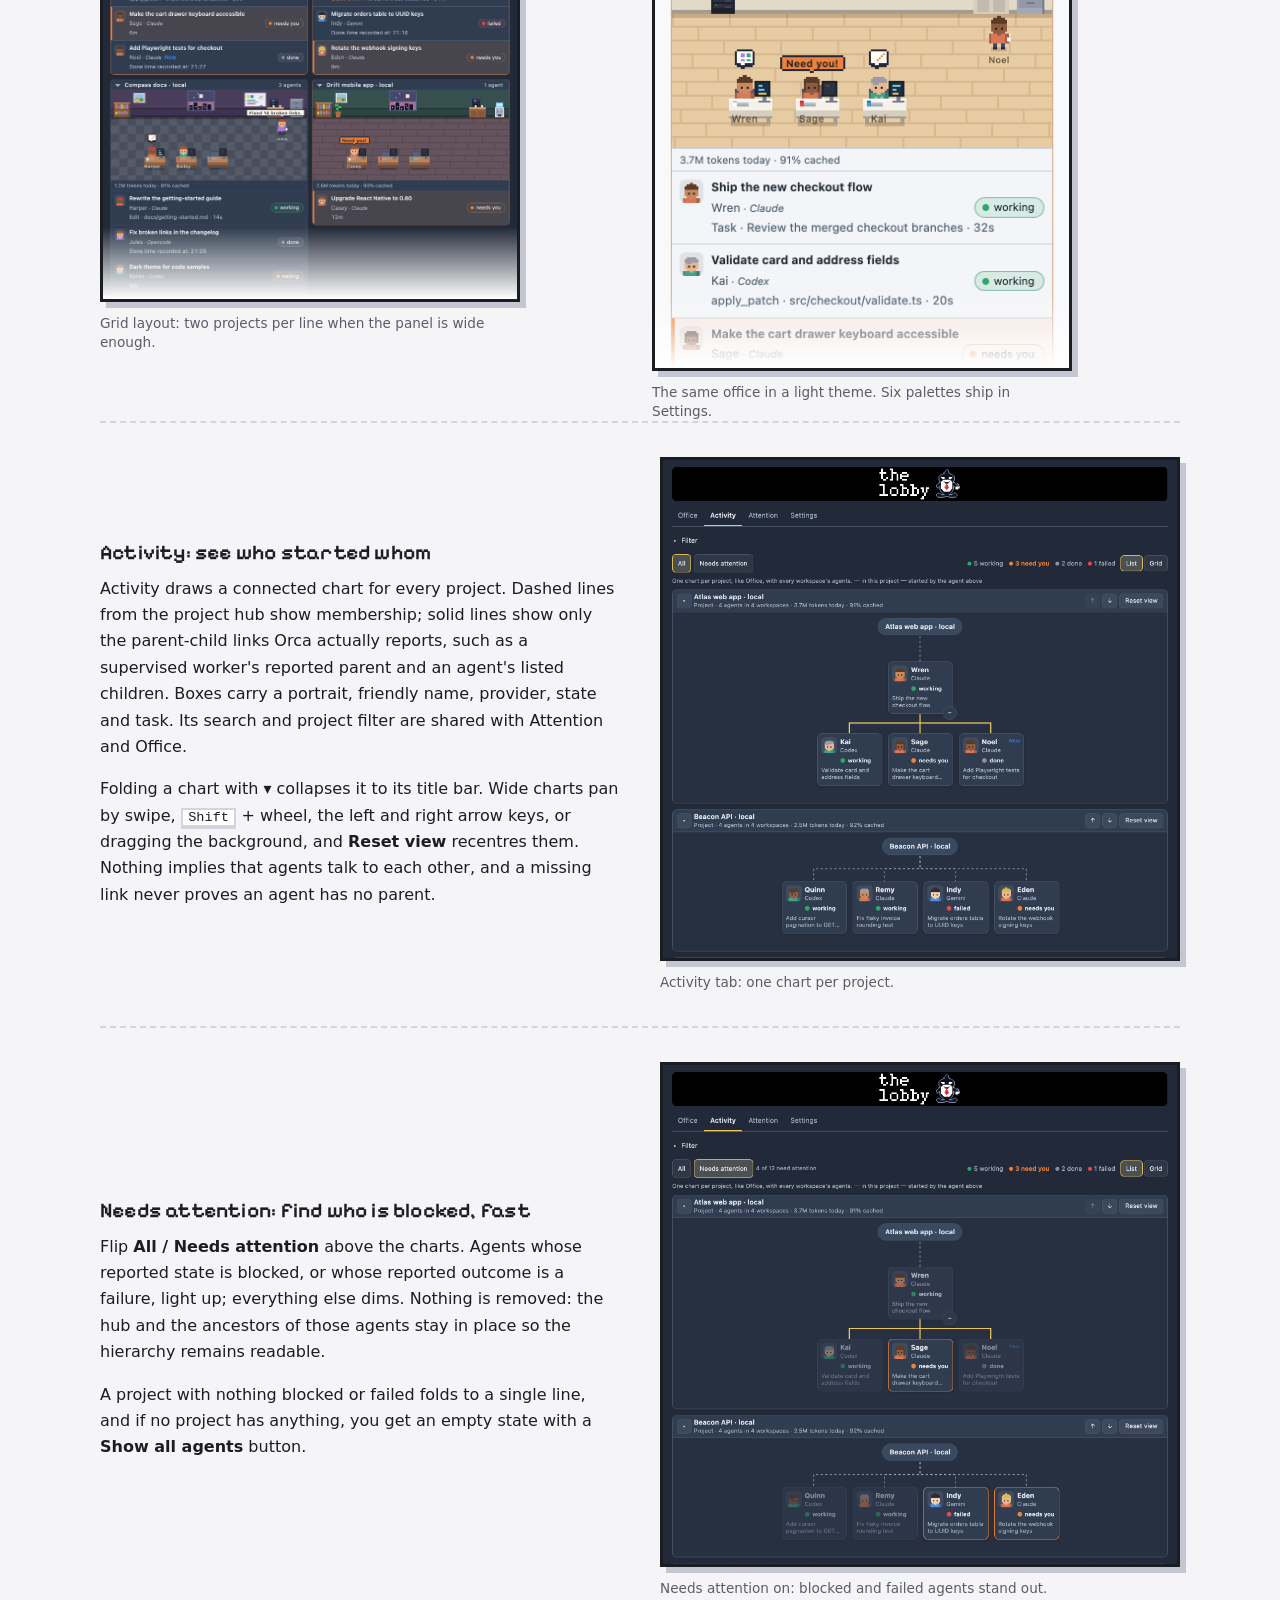
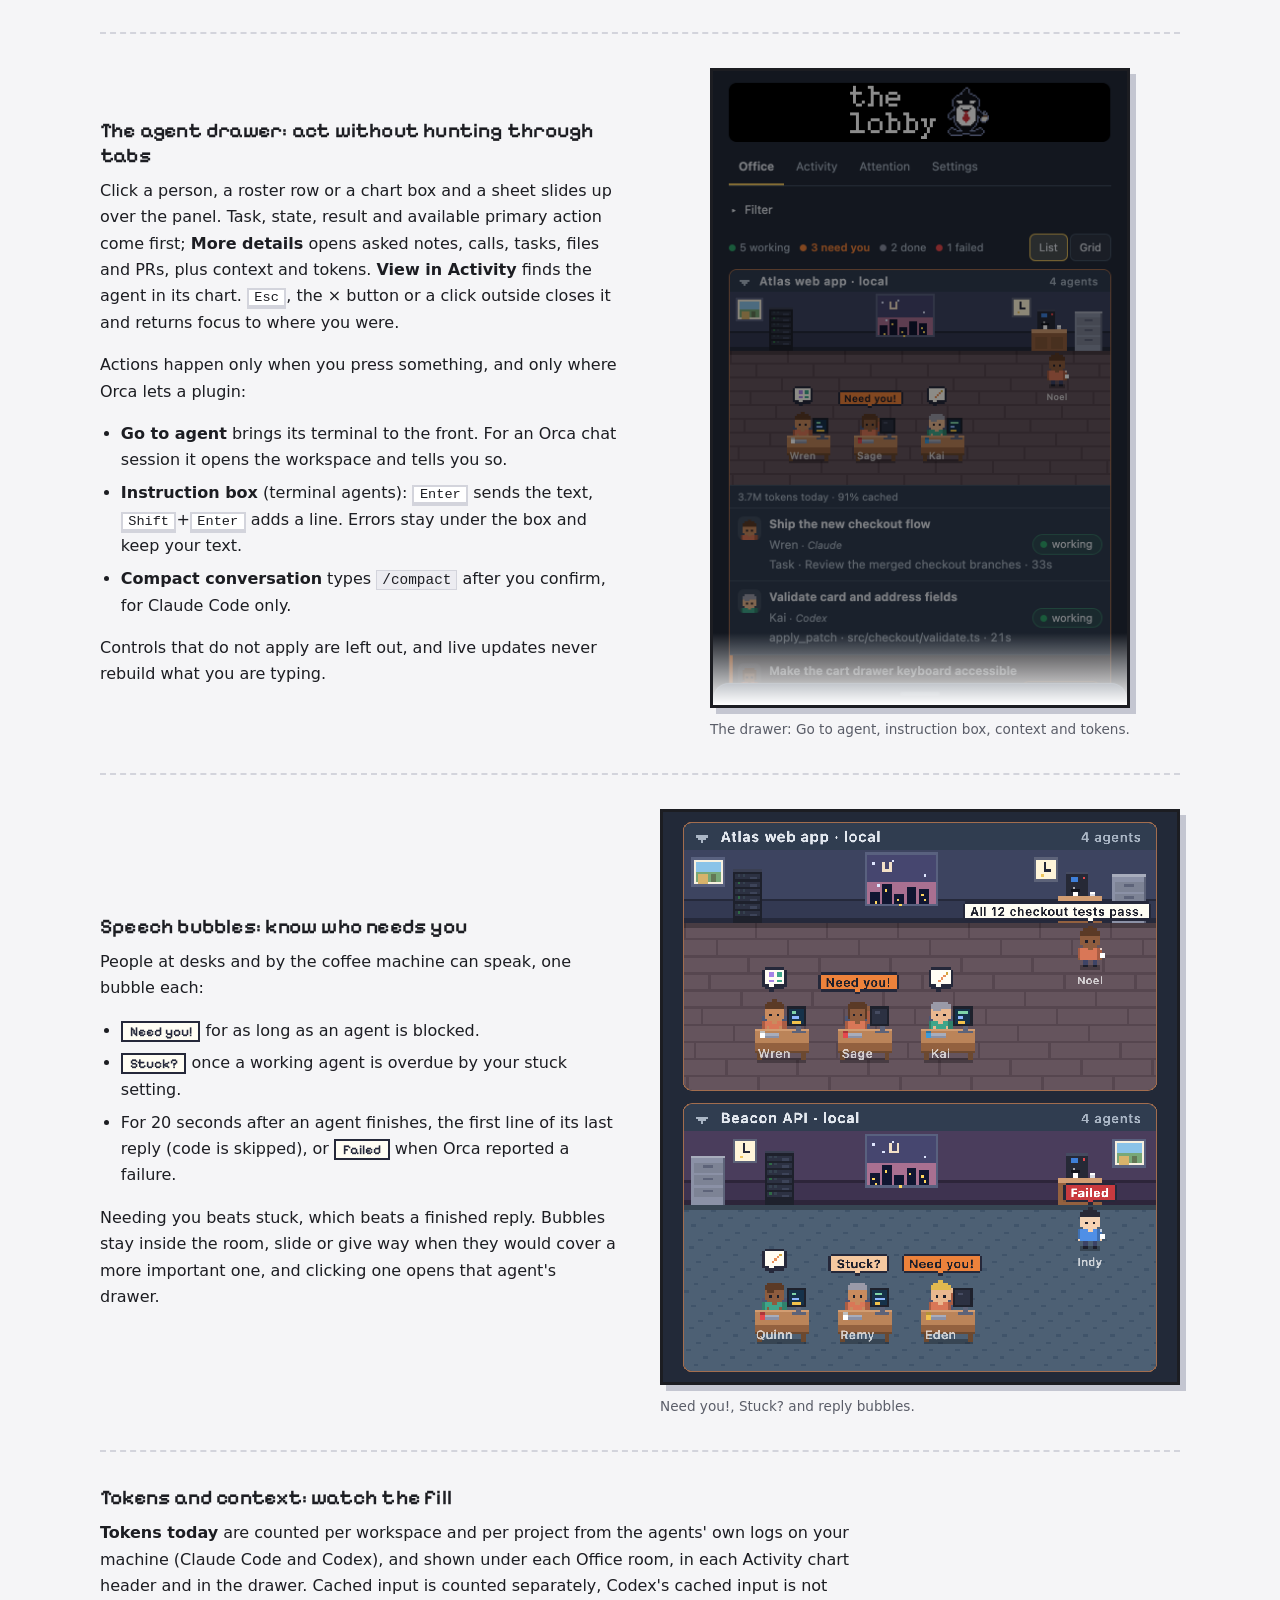
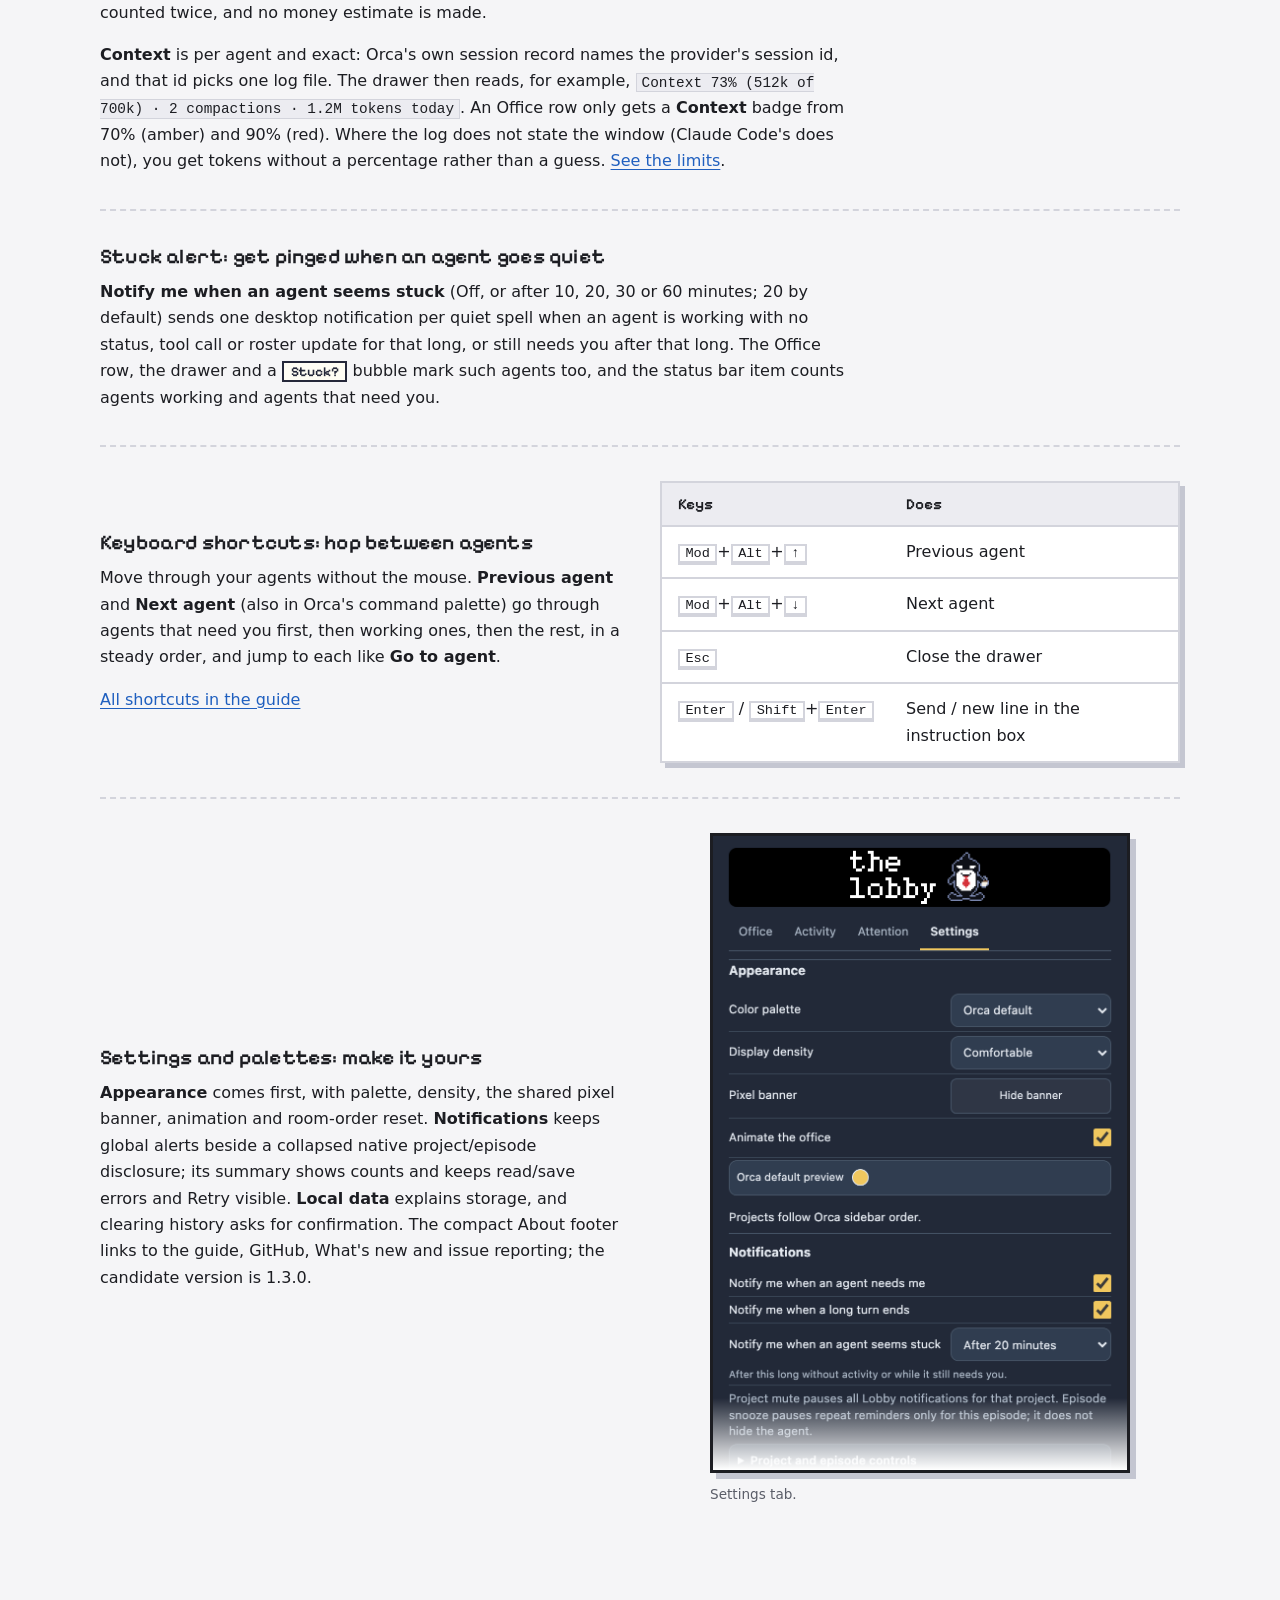
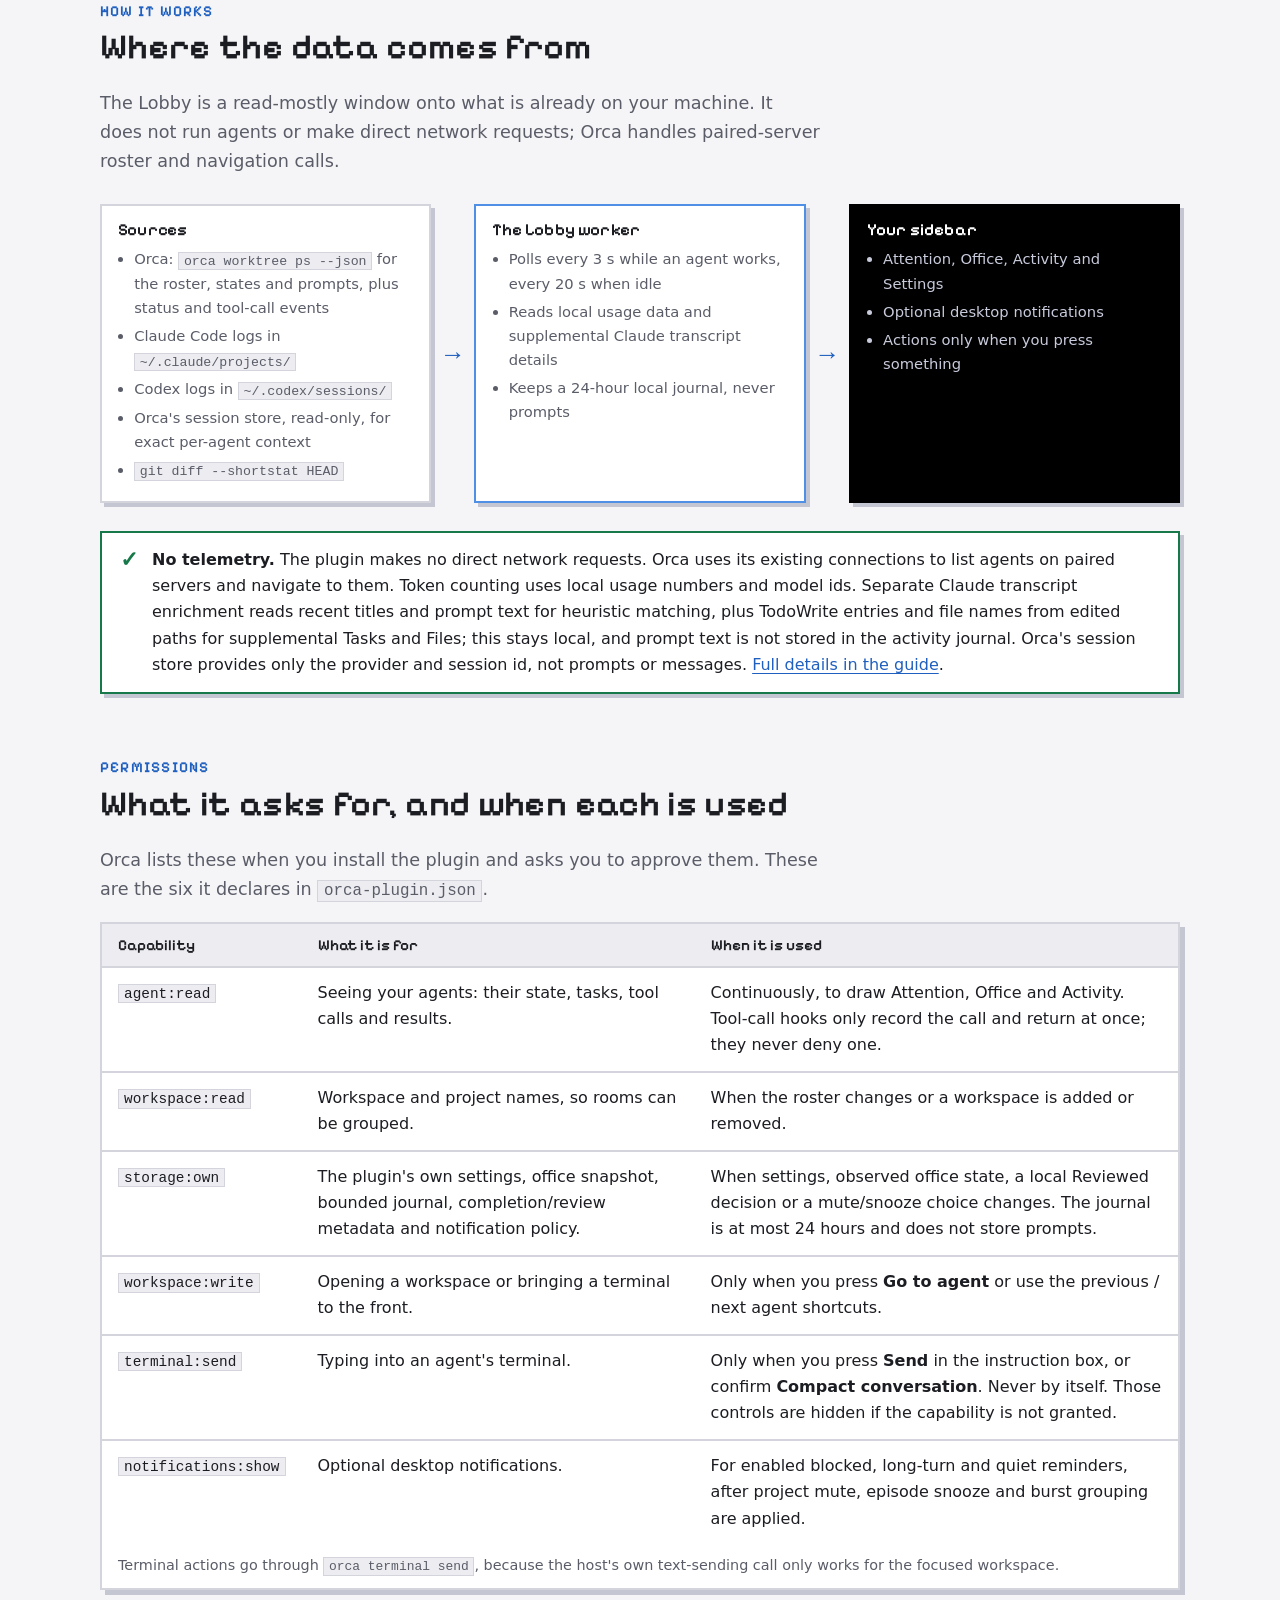
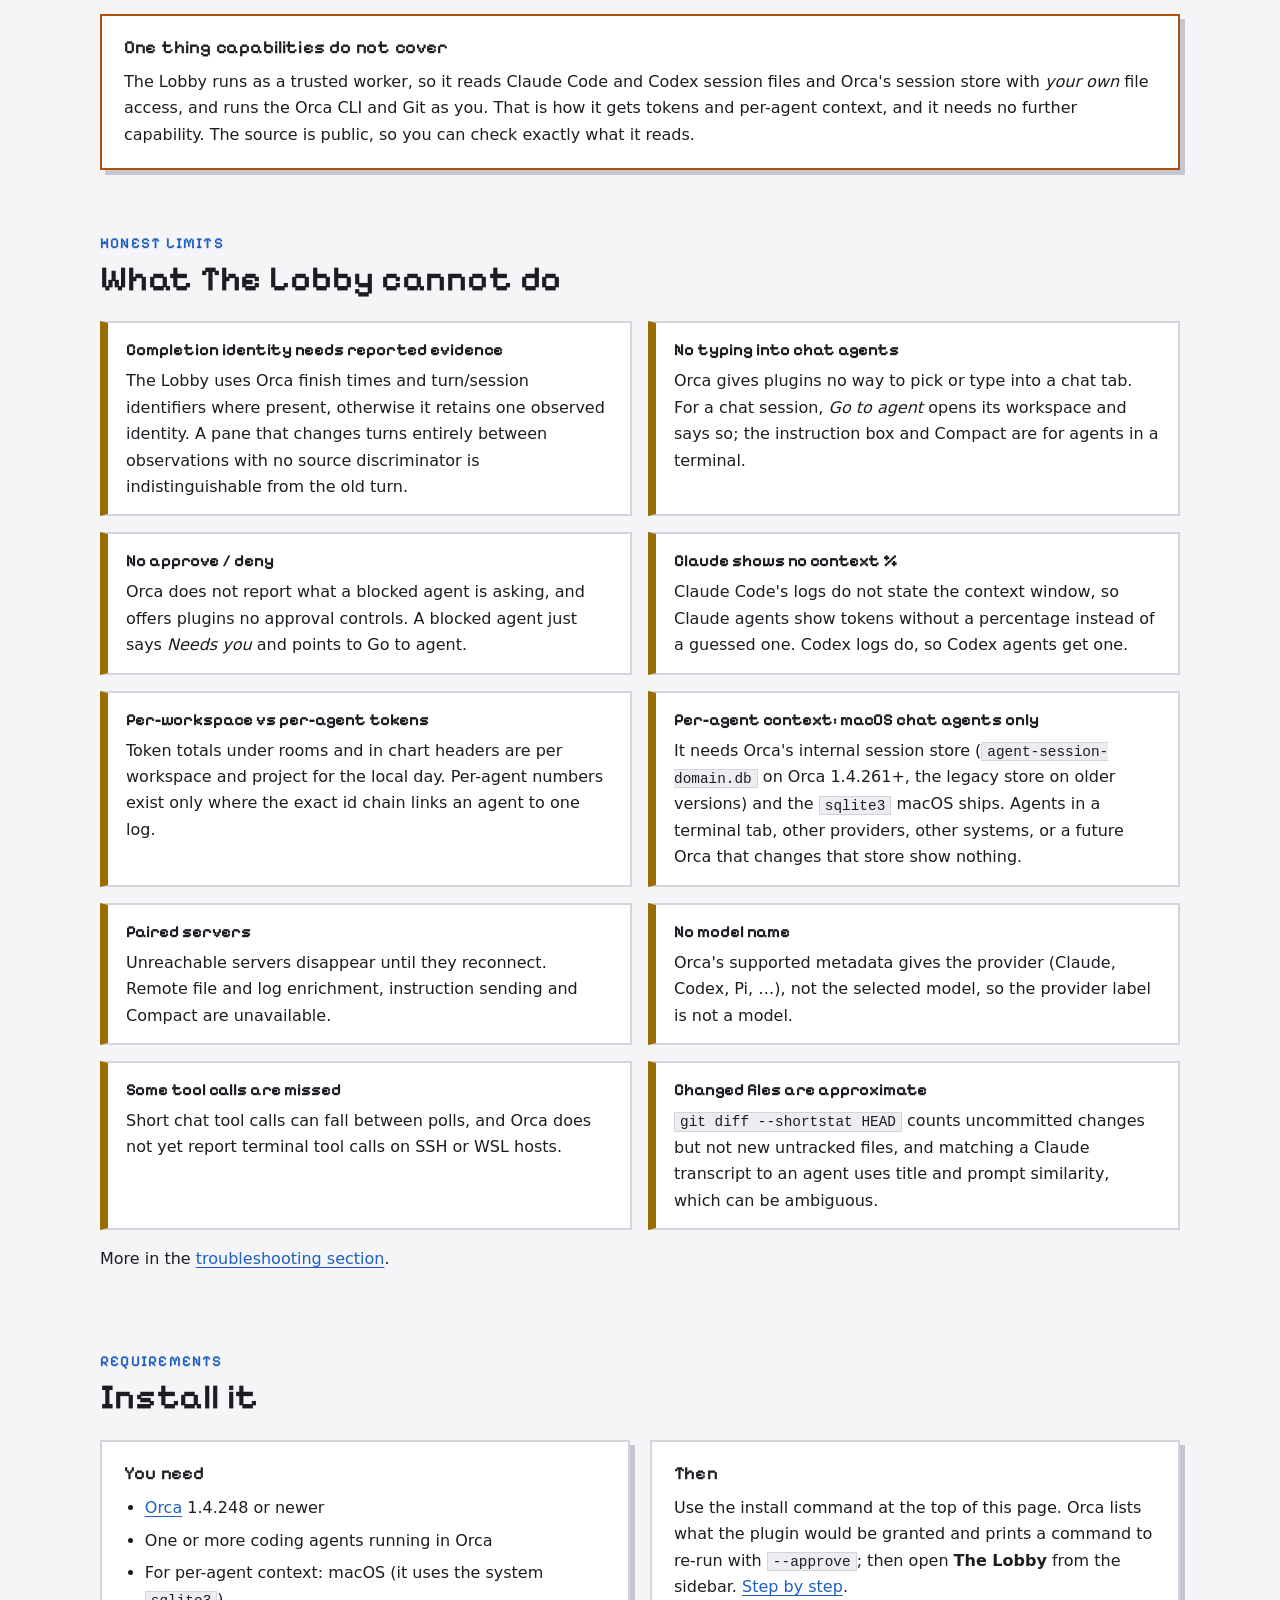
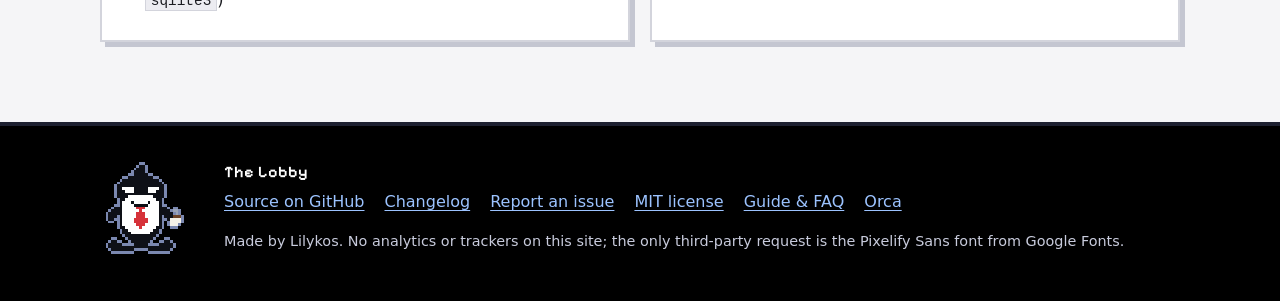
==== commit f7100351: "chore: prepare 1.3.0 release candidate" ====
--- a/docs/index.html
+++ b/docs/index.html
@@ -69,7 +69,7 @@
         <code id="install-cmd">orca plugin install Lilykos/orca-the-lobby</code>
         <button type="button" data-copy="#install-cmd" aria-label="Copy the install command">Copy</button>
       </div>
-      <p class="note"><strong>Release note.</strong> This command installs the published 1.2.0 release. Attention, Reviewed and the other 1.3 changes described here are in development and are not in that release.</p>
+      <p class="note"><strong>Release candidate: 1.3.0.</strong> Until publication, this install command resolves to the latest published catalog release.</p>
       <div class="cta">
         <a class="btn" href="#tour">Take the tour</a>
         <a class="btn ghost" href="guide.html">Read the guide</a>
@@ -274,7 +274,7 @@
     <article class="feature" id="settings">
       <div class="text">
         <h3>Settings and palettes: make it yours</h3>
-        <p><strong>Appearance</strong> comes first, with palette, density, the shared pixel banner, animation and room-order reset. <strong>Notifications</strong> keeps global alerts beside a collapsed native project/episode disclosure; its summary shows counts and keeps read/save errors and Retry visible. <strong>Local data</strong> explains storage, and clearing history now asks for confirmation. The compact About footer links to the guide, GitHub, What's new and issue reporting. The published install is still 1.2.0; 1.3 remains in development.</p>
+        <p><strong>Appearance</strong> comes first, with palette, density, the shared pixel banner, animation and room-order reset. <strong>Notifications</strong> keeps global alerts beside a collapsed native project/episode disclosure; its summary shows counts and keeps read/save errors and Retry visible. <strong>Local data</strong> explains storage, and clearing history asks for confirmation. The compact About footer links to the guide, GitHub, What's new and issue reporting; the candidate version is 1.3.0.</p>
       </div>
       <figure class="shot narrow">
         <div class="frame tall"><a href="images/settings.png" title="Open the full-size image"><img src="images/settings.png" width="840" height="1847" loading="lazy" alt="The Settings tab with Appearance first, a collapsed project and episode controls disclosure, Local data and About links."></a></div>
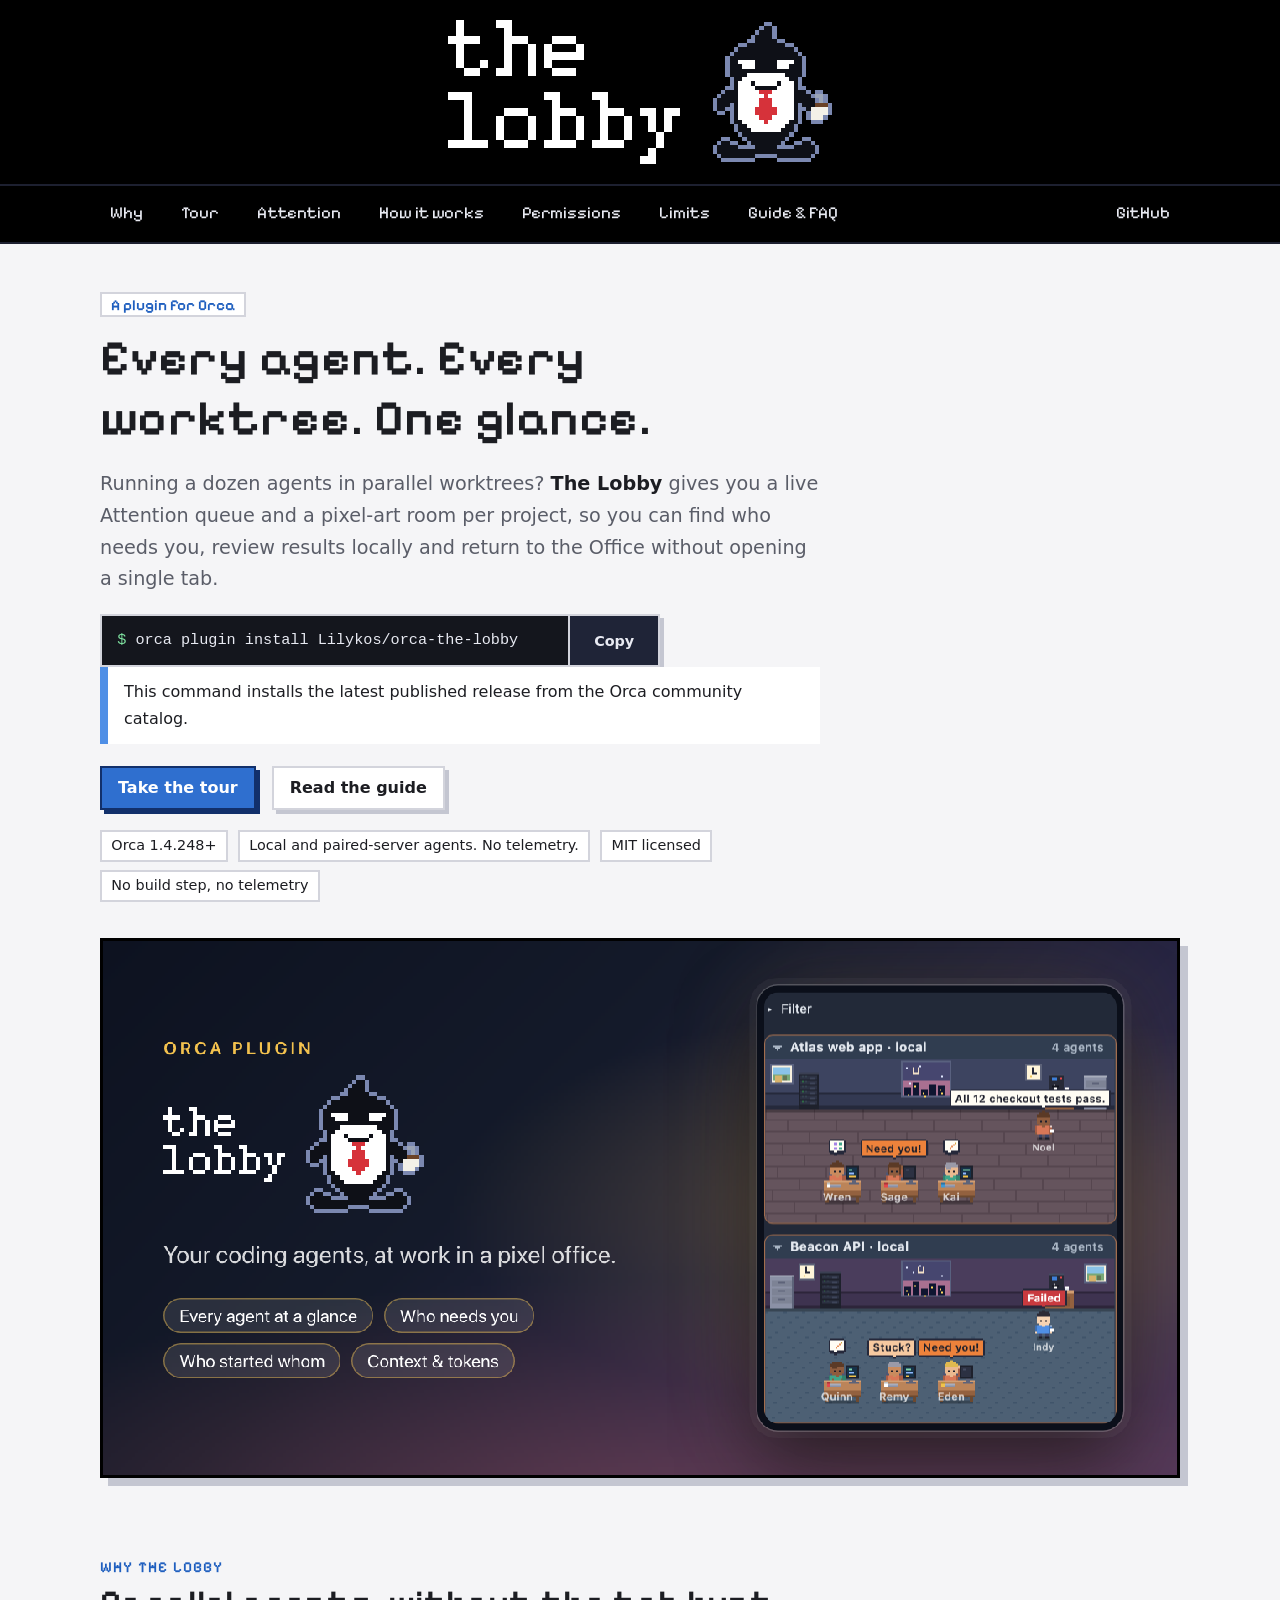
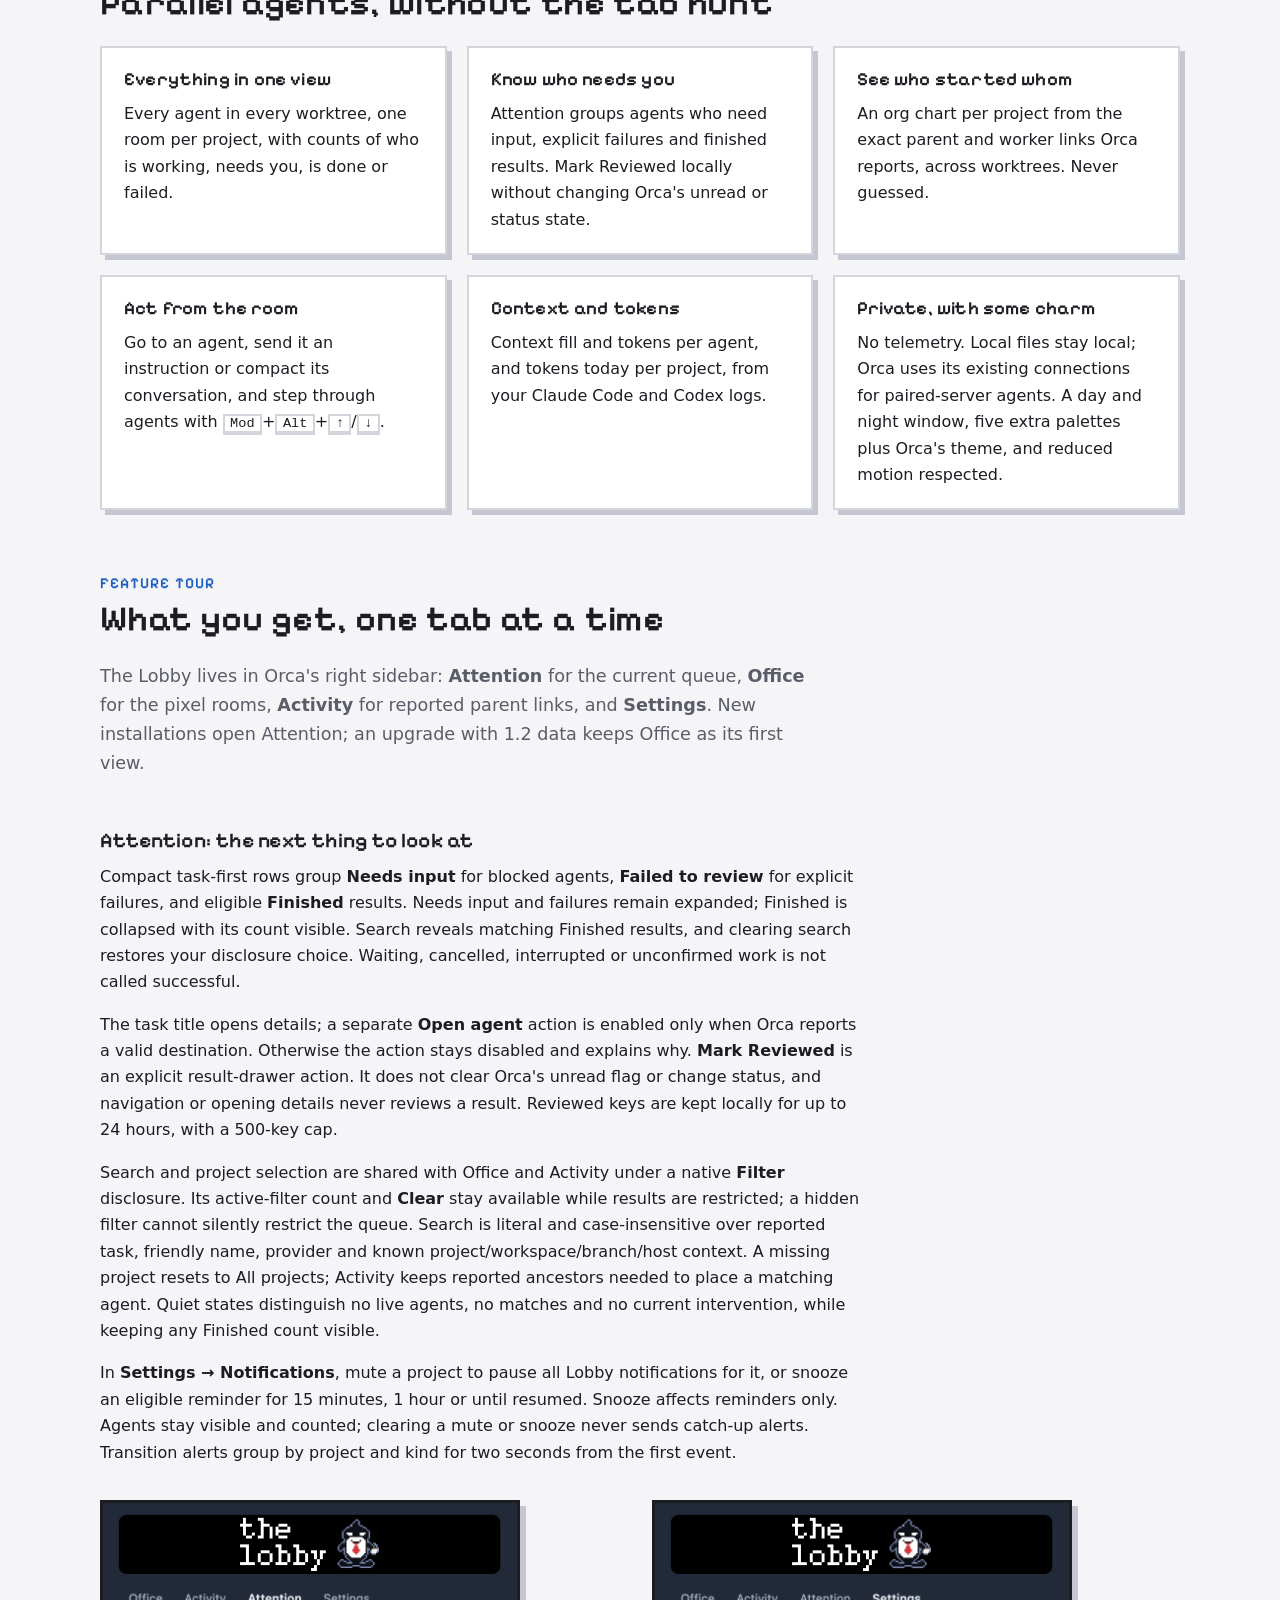
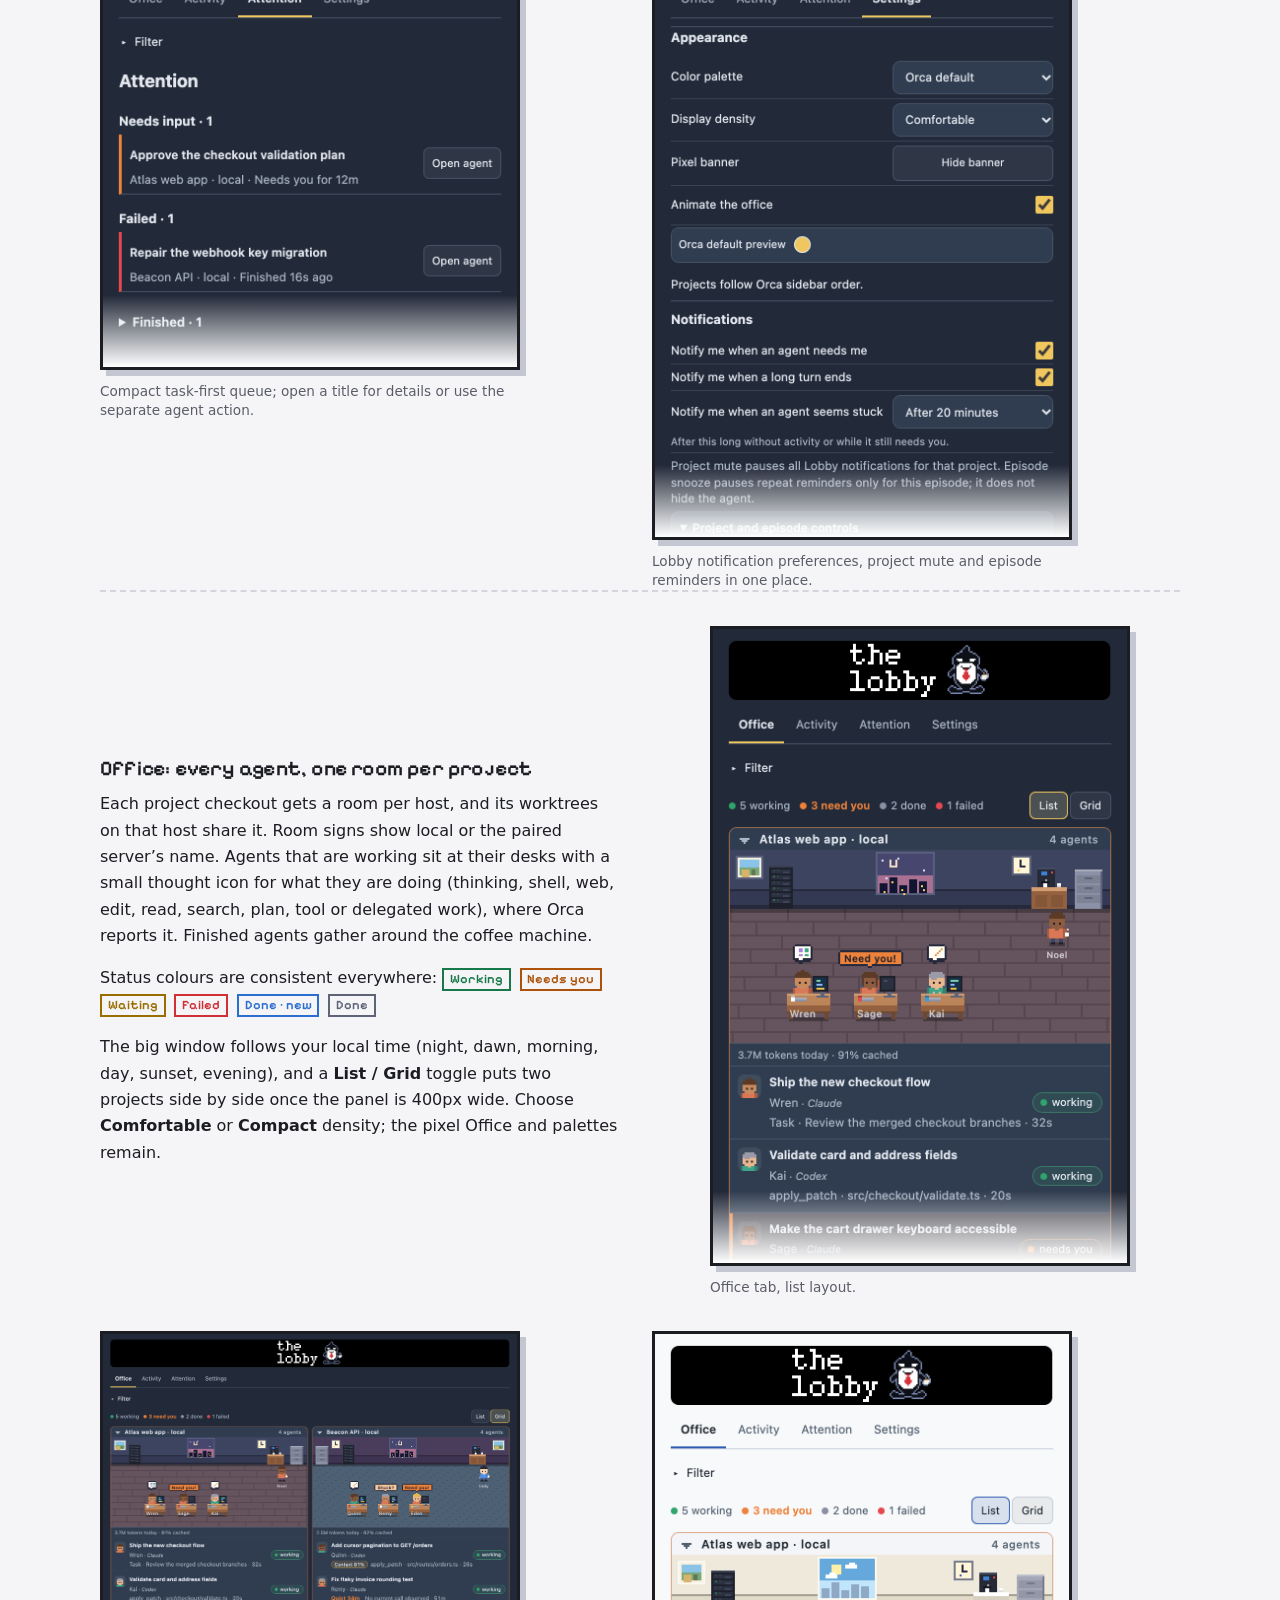
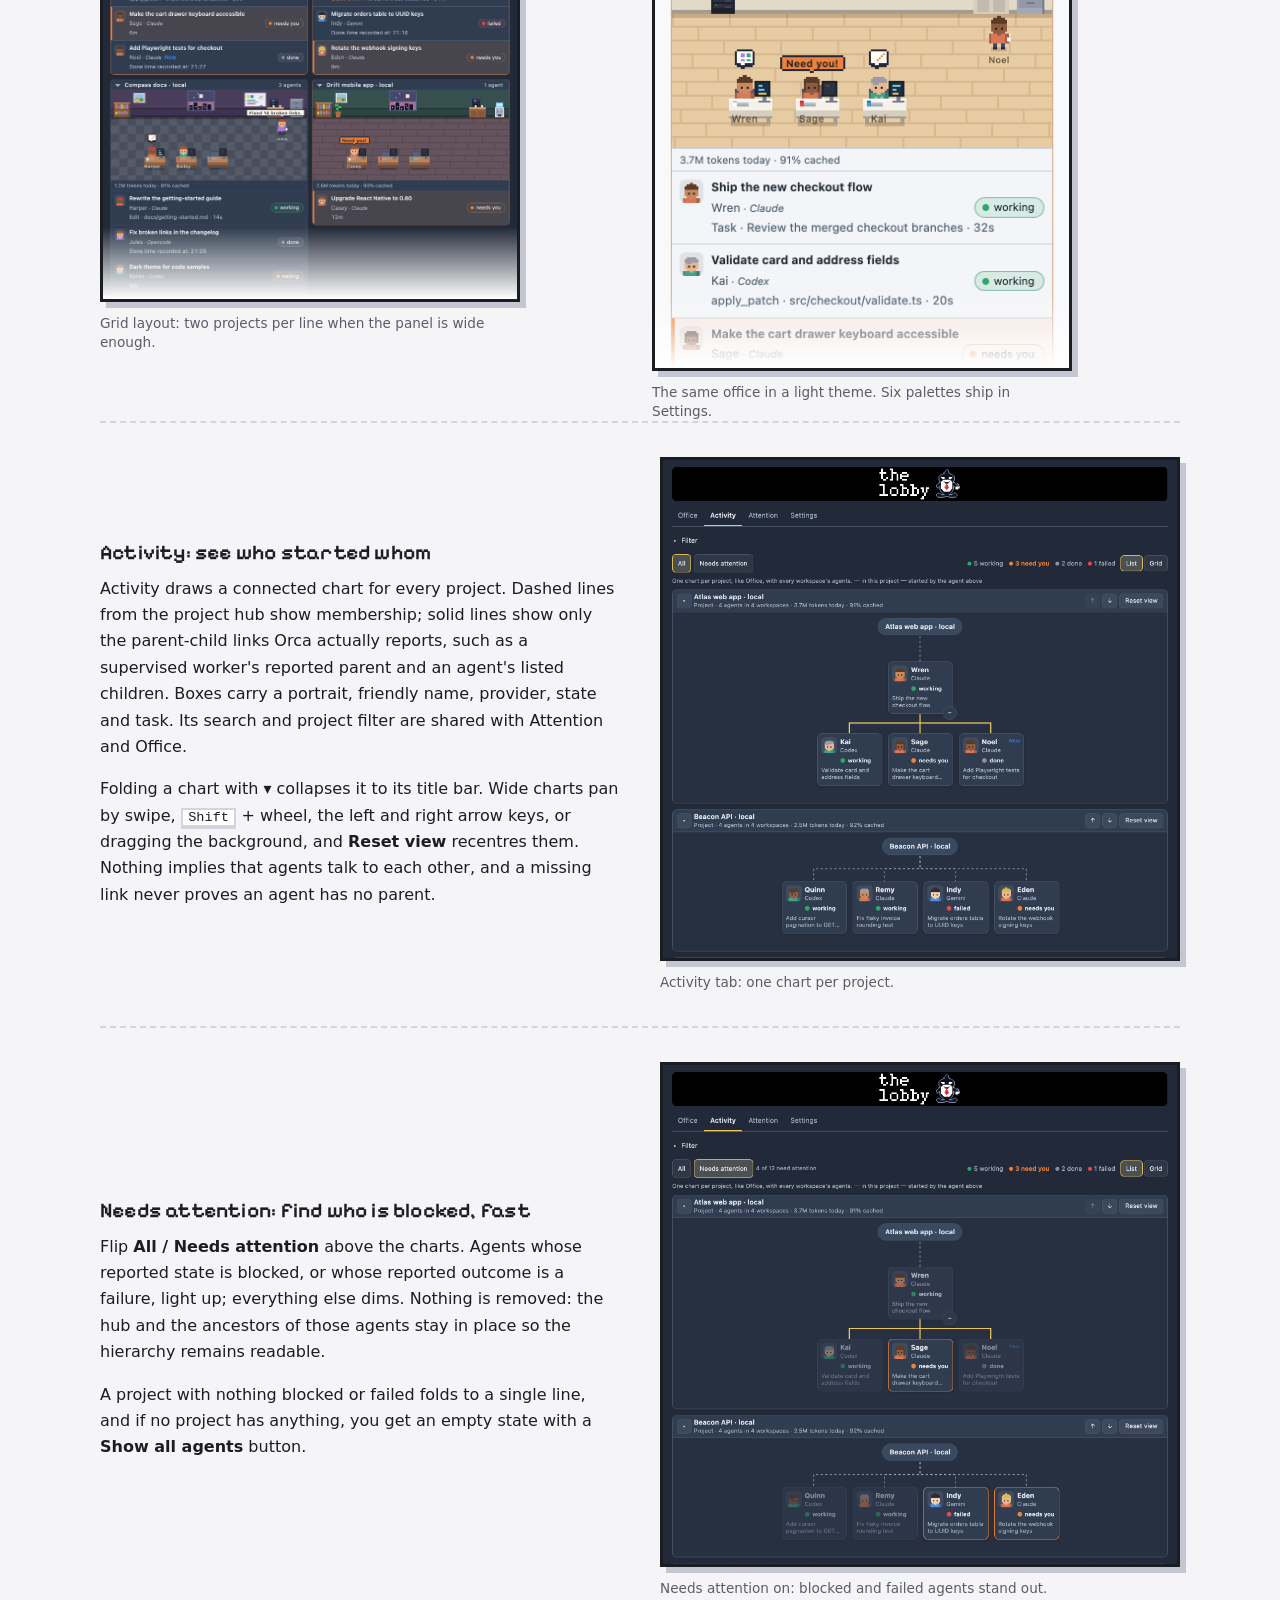
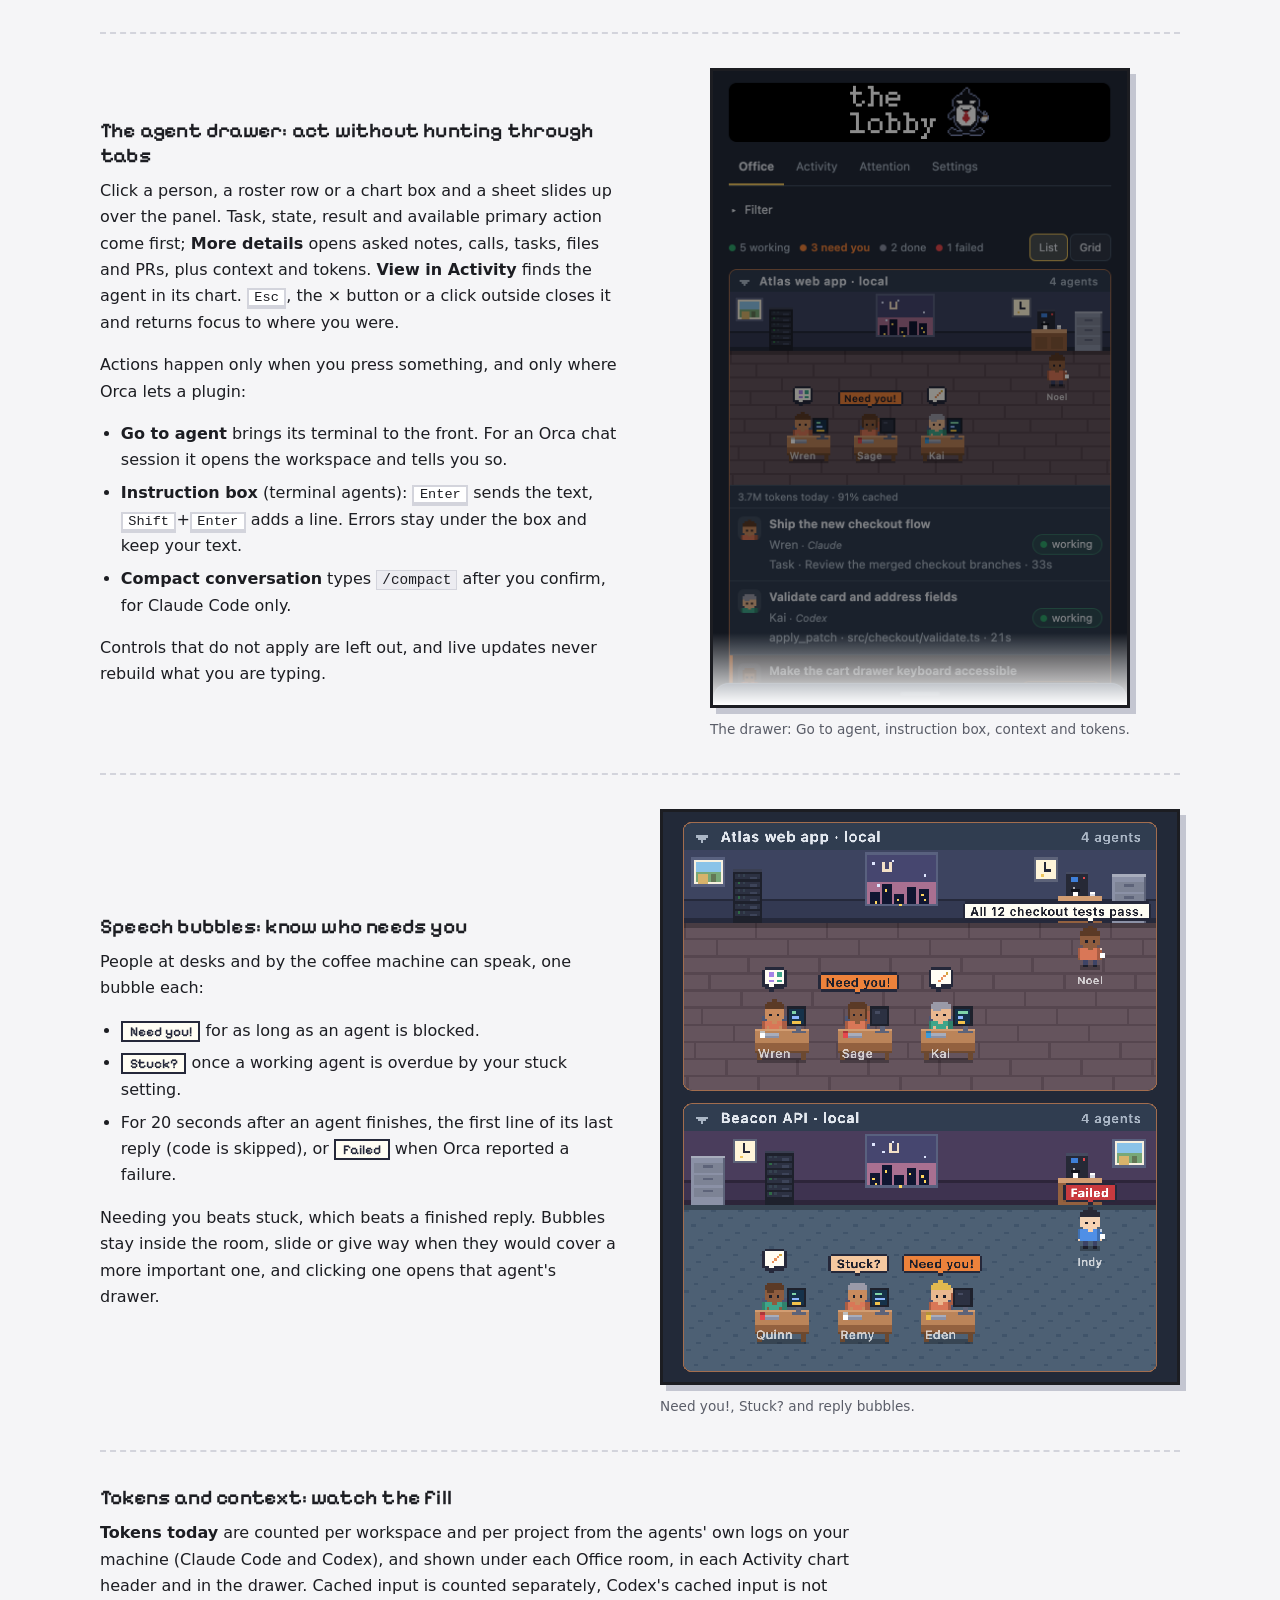
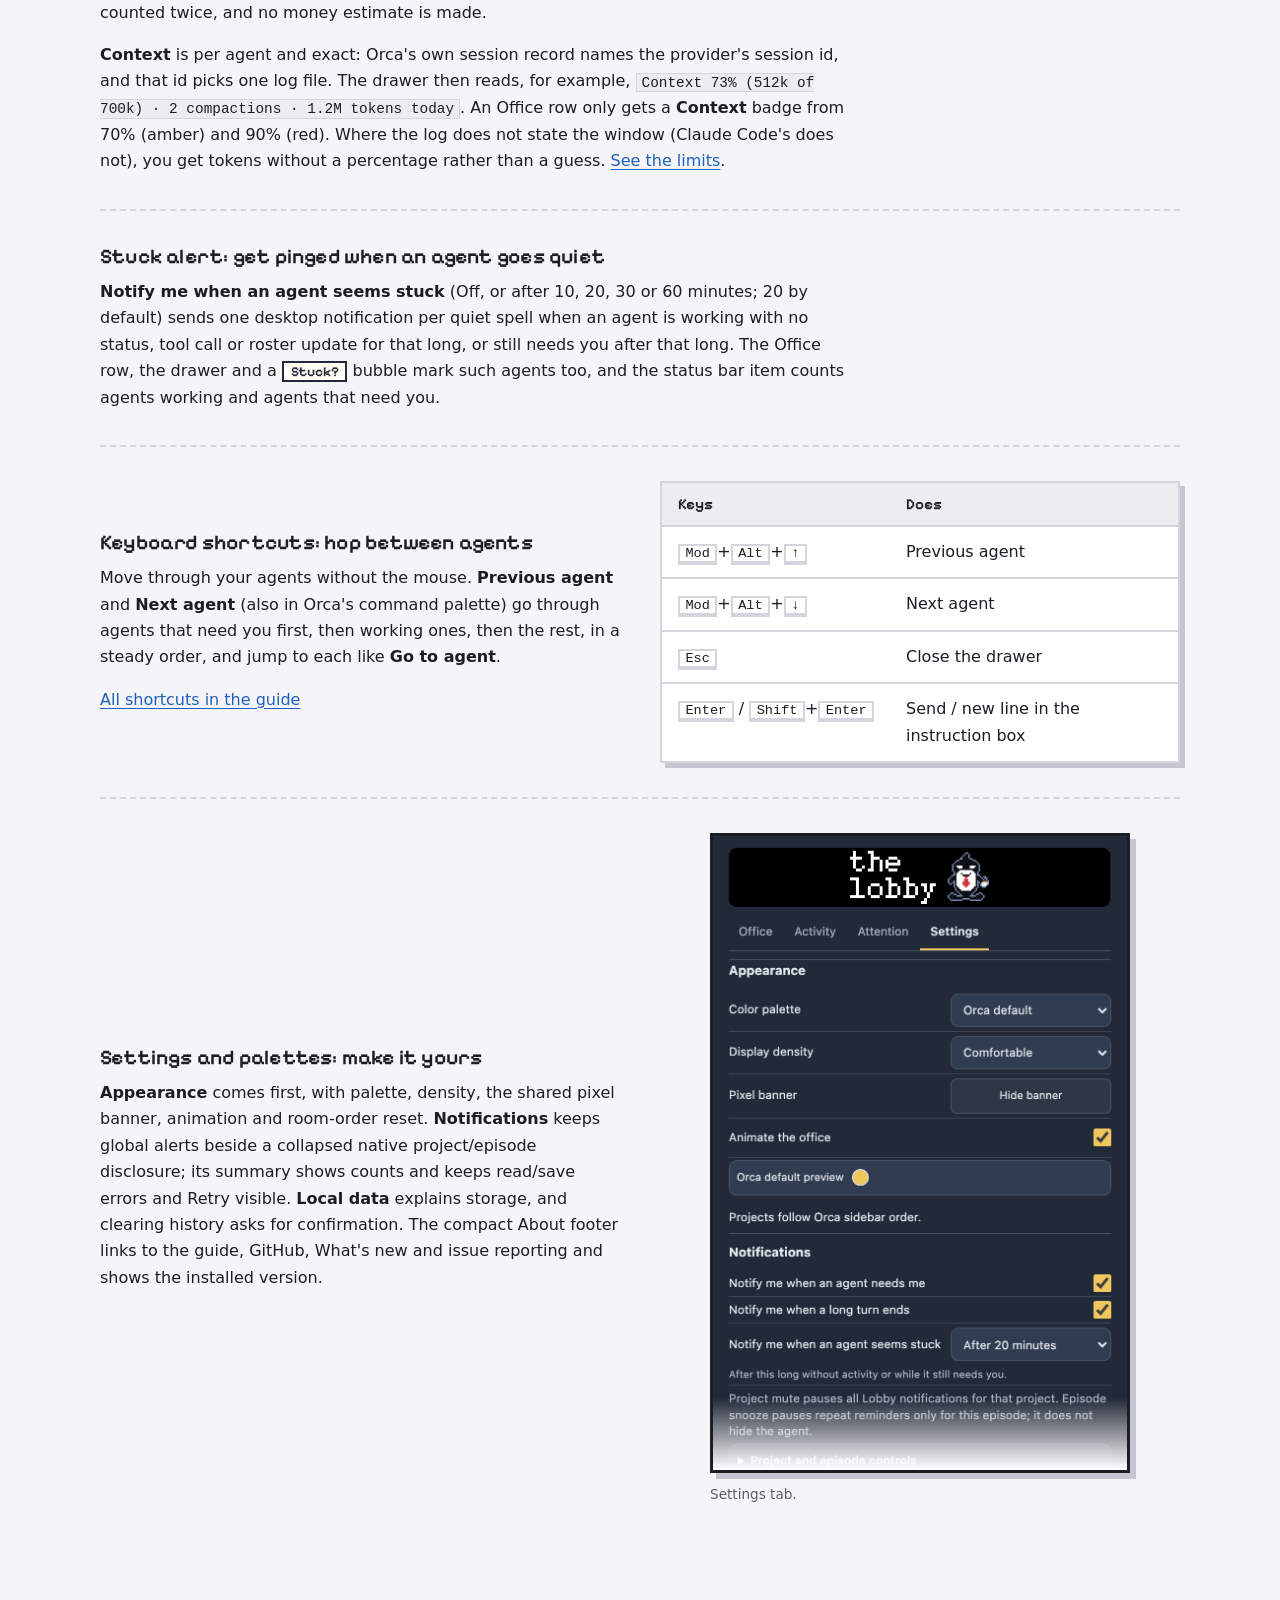
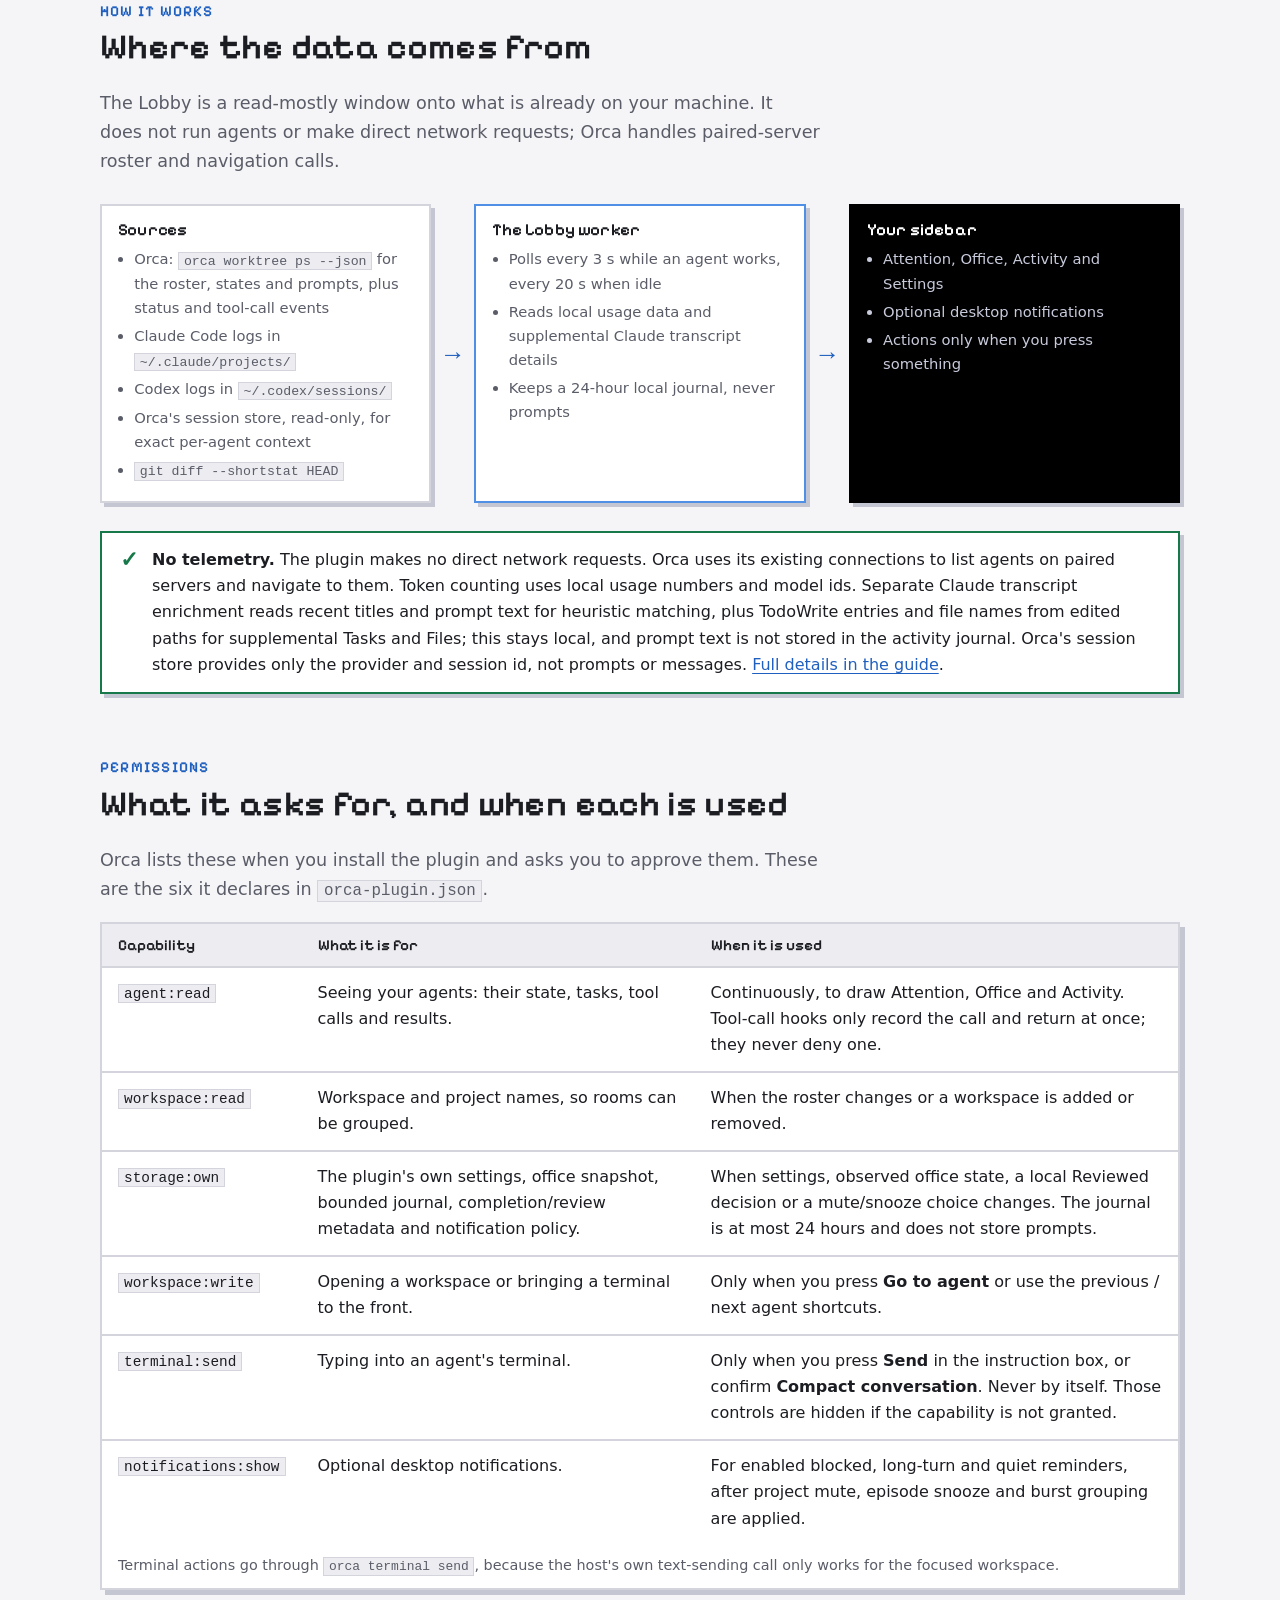
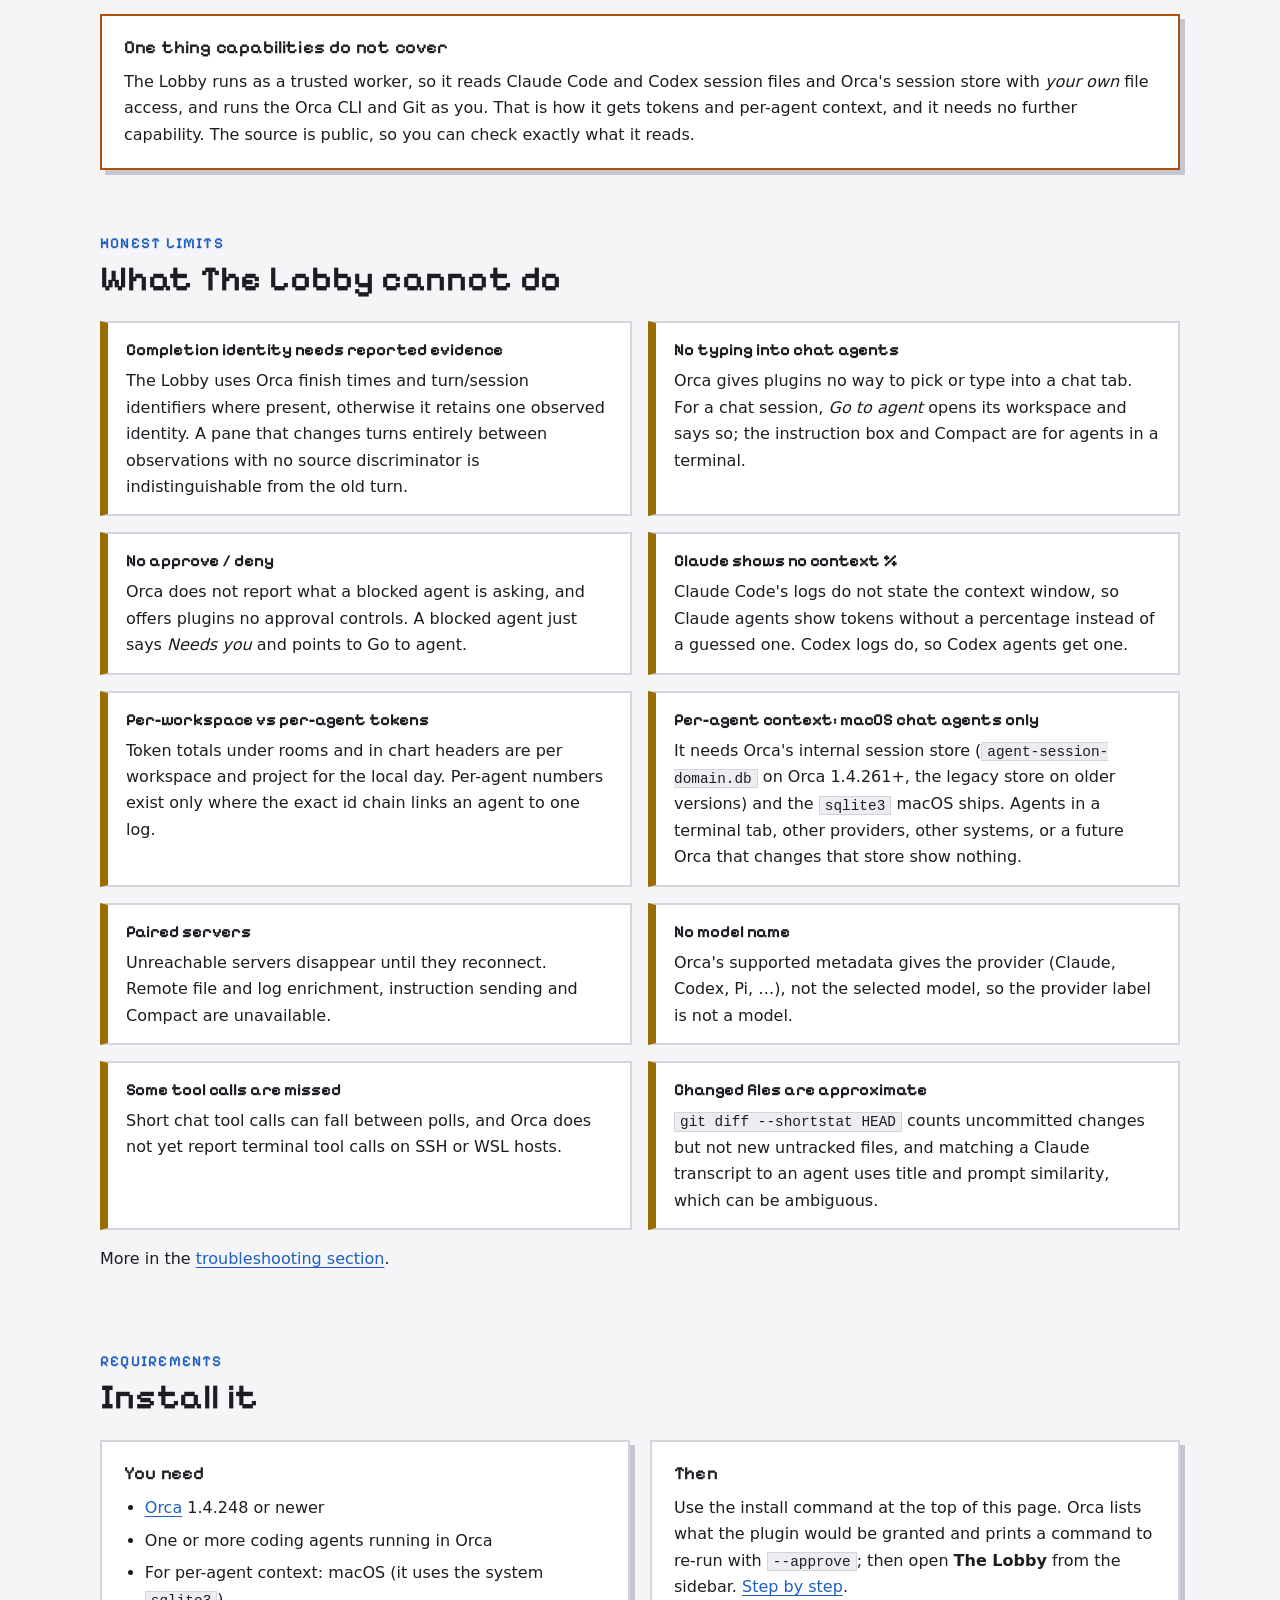
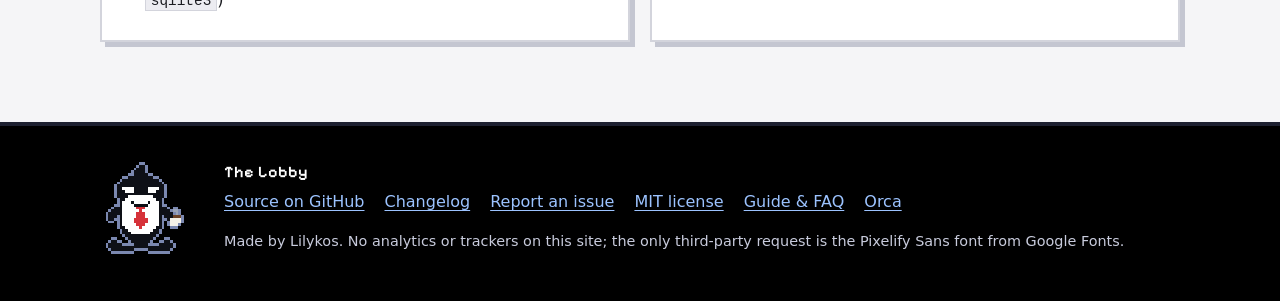
==== commit 887e4c45: "docs: finalize 1.3 release copy" ====
--- a/docs/index.html
+++ b/docs/index.html
@@ -69,7 +69,7 @@
         <code id="install-cmd">orca plugin install Lilykos/orca-the-lobby</code>
         <button type="button" data-copy="#install-cmd" aria-label="Copy the install command">Copy</button>
       </div>
-      <p class="note"><strong>Release candidate: 1.3.0.</strong> Until publication, this install command resolves to the latest published catalog release.</p>
+      <p class="note">This command installs the latest published release from the Orca community catalog.</p>
       <div class="cta">
         <a class="btn" href="#tour">Take the tour</a>
         <a class="btn ghost" href="guide.html">Read the guide</a>
@@ -274,7 +274,7 @@
     <article class="feature" id="settings">
       <div class="text">
         <h3>Settings and palettes: make it yours</h3>
-        <p><strong>Appearance</strong> comes first, with palette, density, the shared pixel banner, animation and room-order reset. <strong>Notifications</strong> keeps global alerts beside a collapsed native project/episode disclosure; its summary shows counts and keeps read/save errors and Retry visible. <strong>Local data</strong> explains storage, and clearing history asks for confirmation. The compact About footer links to the guide, GitHub, What's new and issue reporting; the candidate version is 1.3.0.</p>
+        <p><strong>Appearance</strong> comes first, with palette, density, the shared pixel banner, animation and room-order reset. <strong>Notifications</strong> keeps global alerts beside a collapsed native project/episode disclosure; its summary shows counts and keeps read/save errors and Retry visible. <strong>Local data</strong> explains storage, and clearing history asks for confirmation. The compact About footer links to the guide, GitHub, What's new and issue reporting and shows the installed version.</p>
       </div>
       <figure class="shot narrow">
         <div class="frame tall"><a href="images/settings.png" title="Open the full-size image"><img src="images/settings.png" width="840" height="1847" loading="lazy" alt="The Settings tab with Appearance first, a collapsed project and episode controls disclosure, Local data and About links."></a></div>
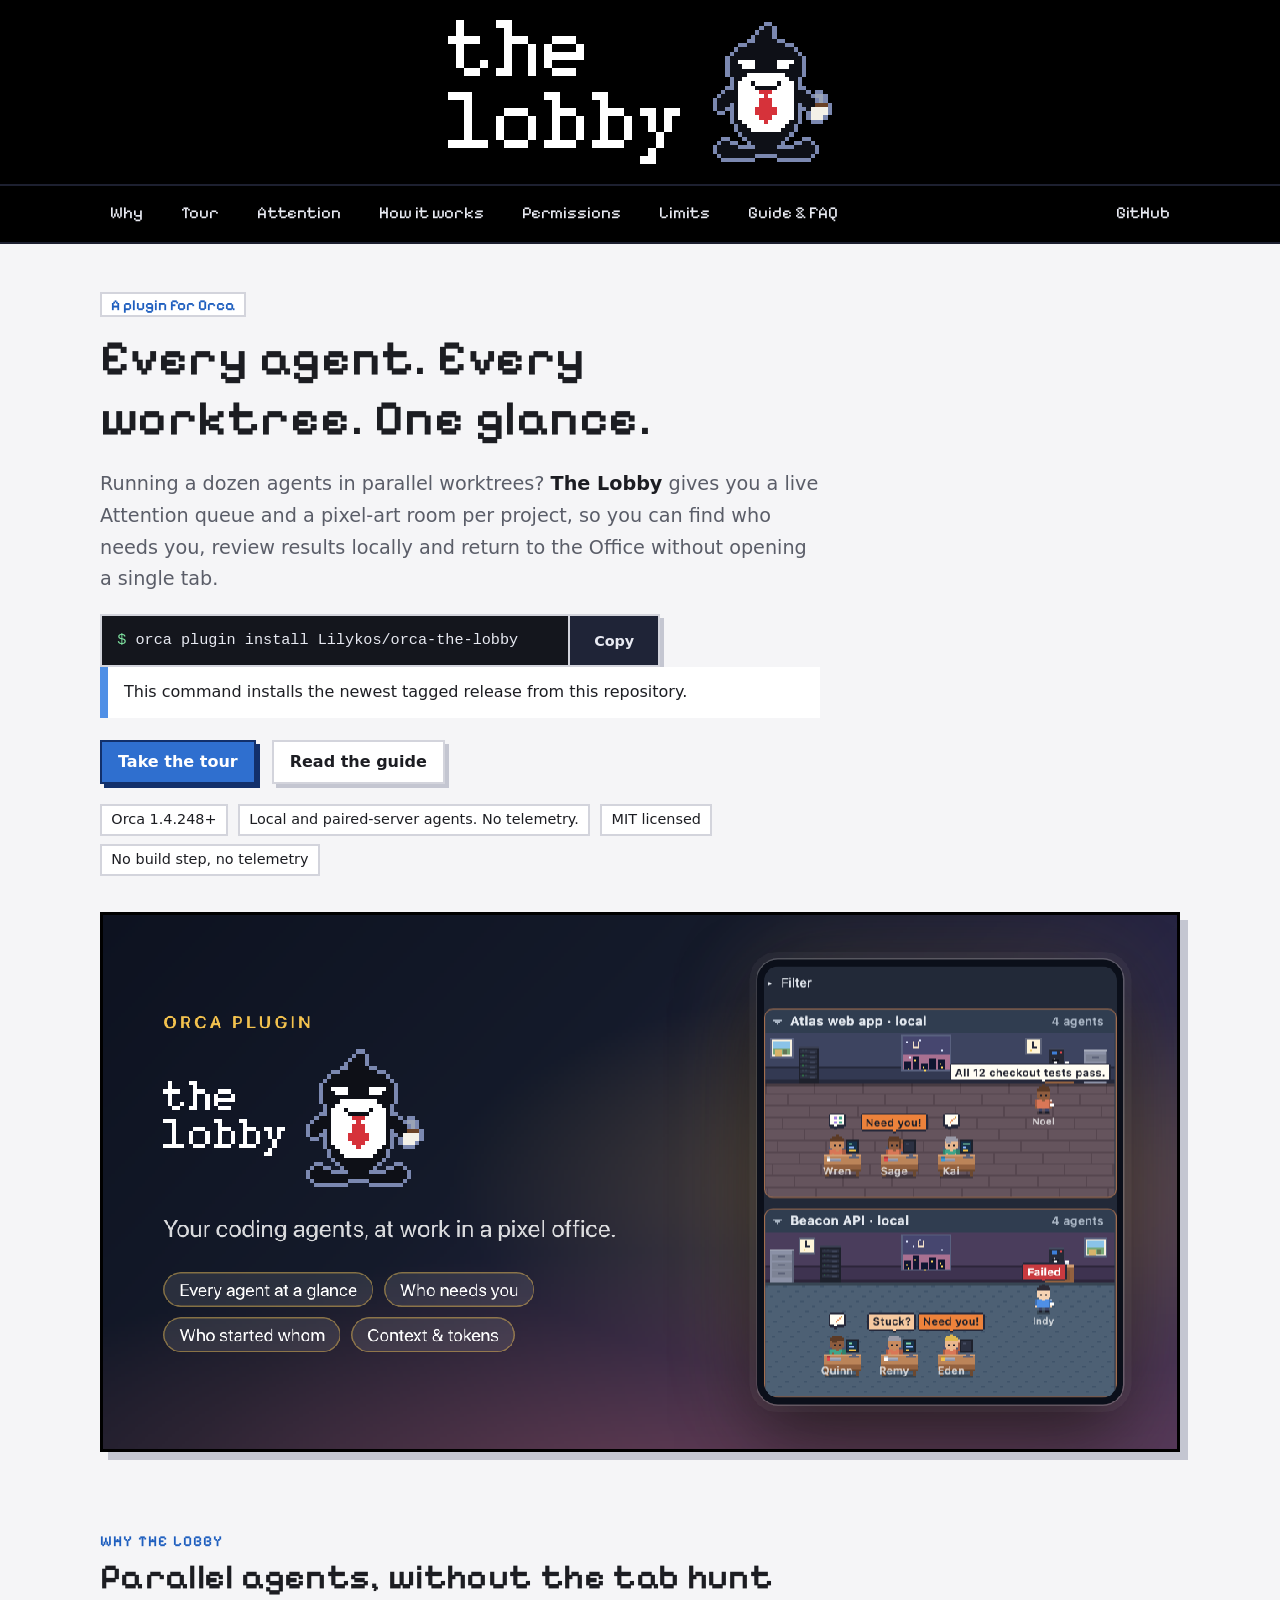
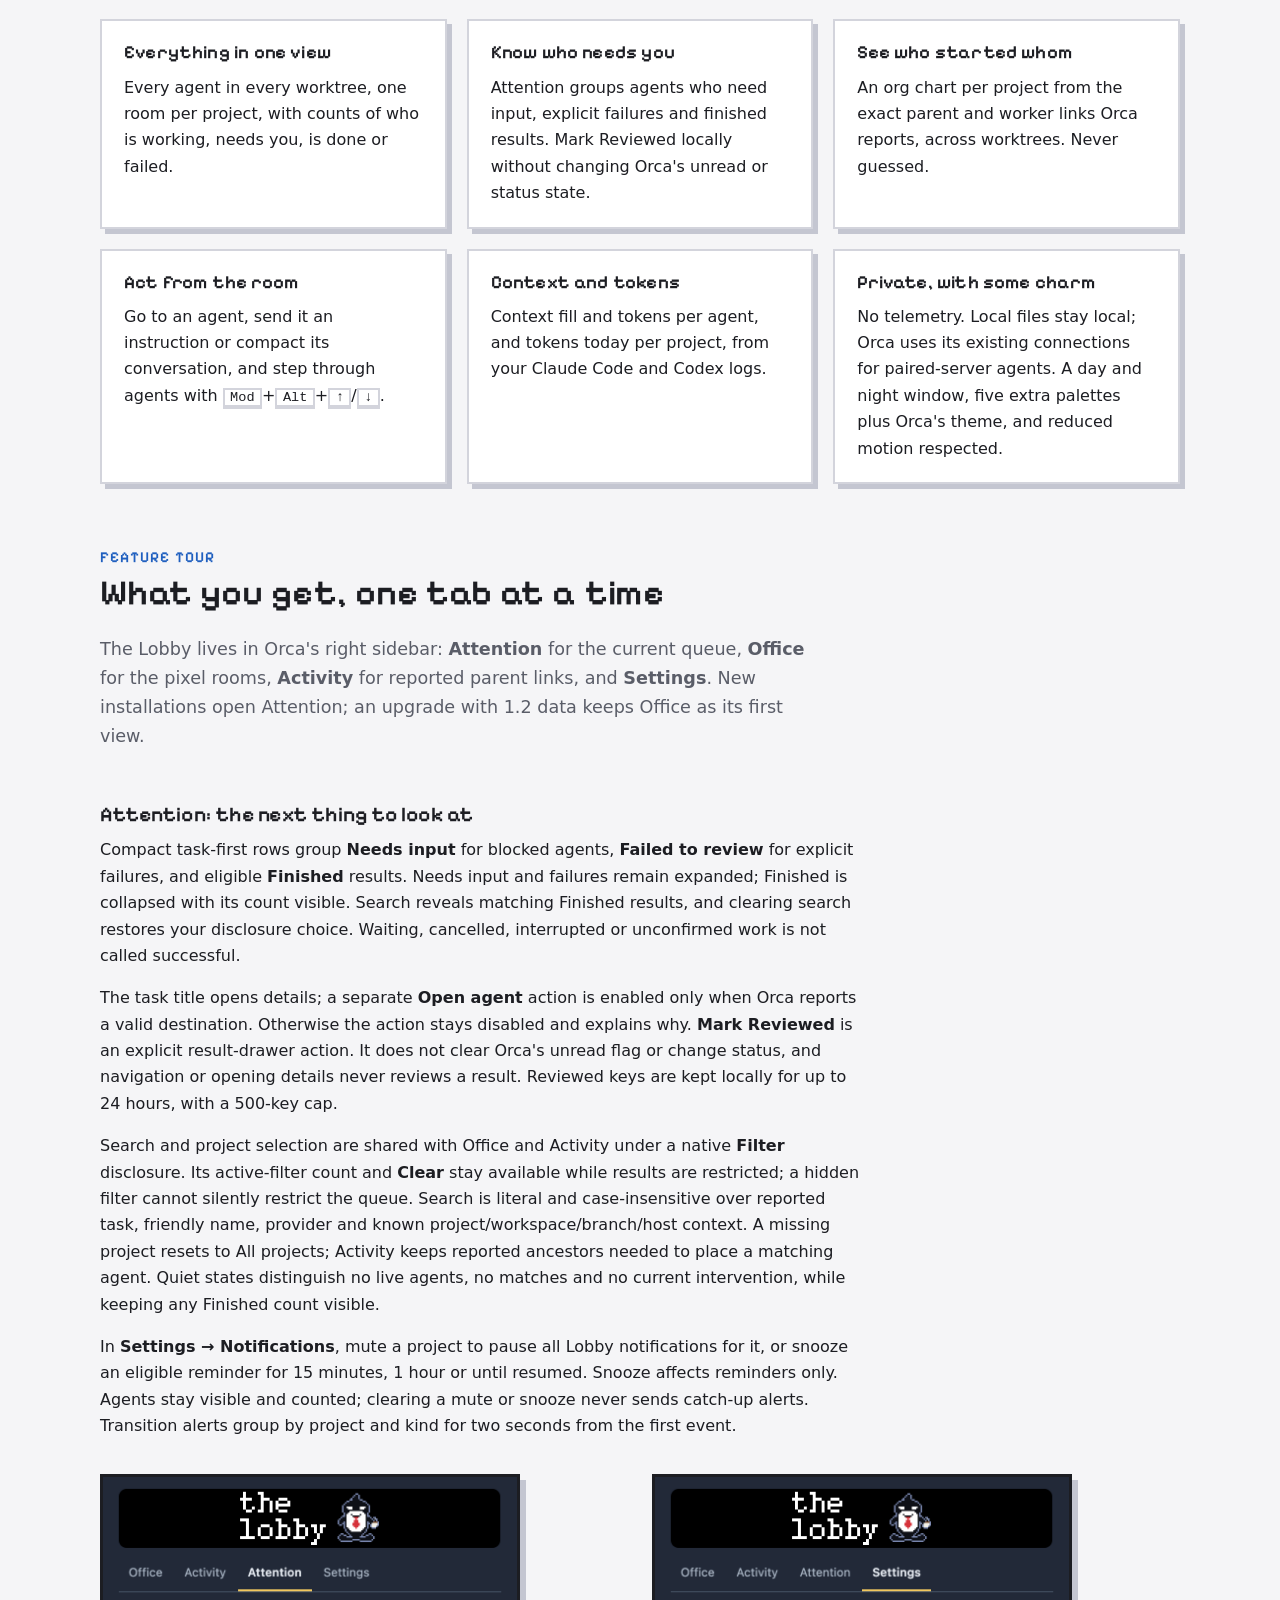
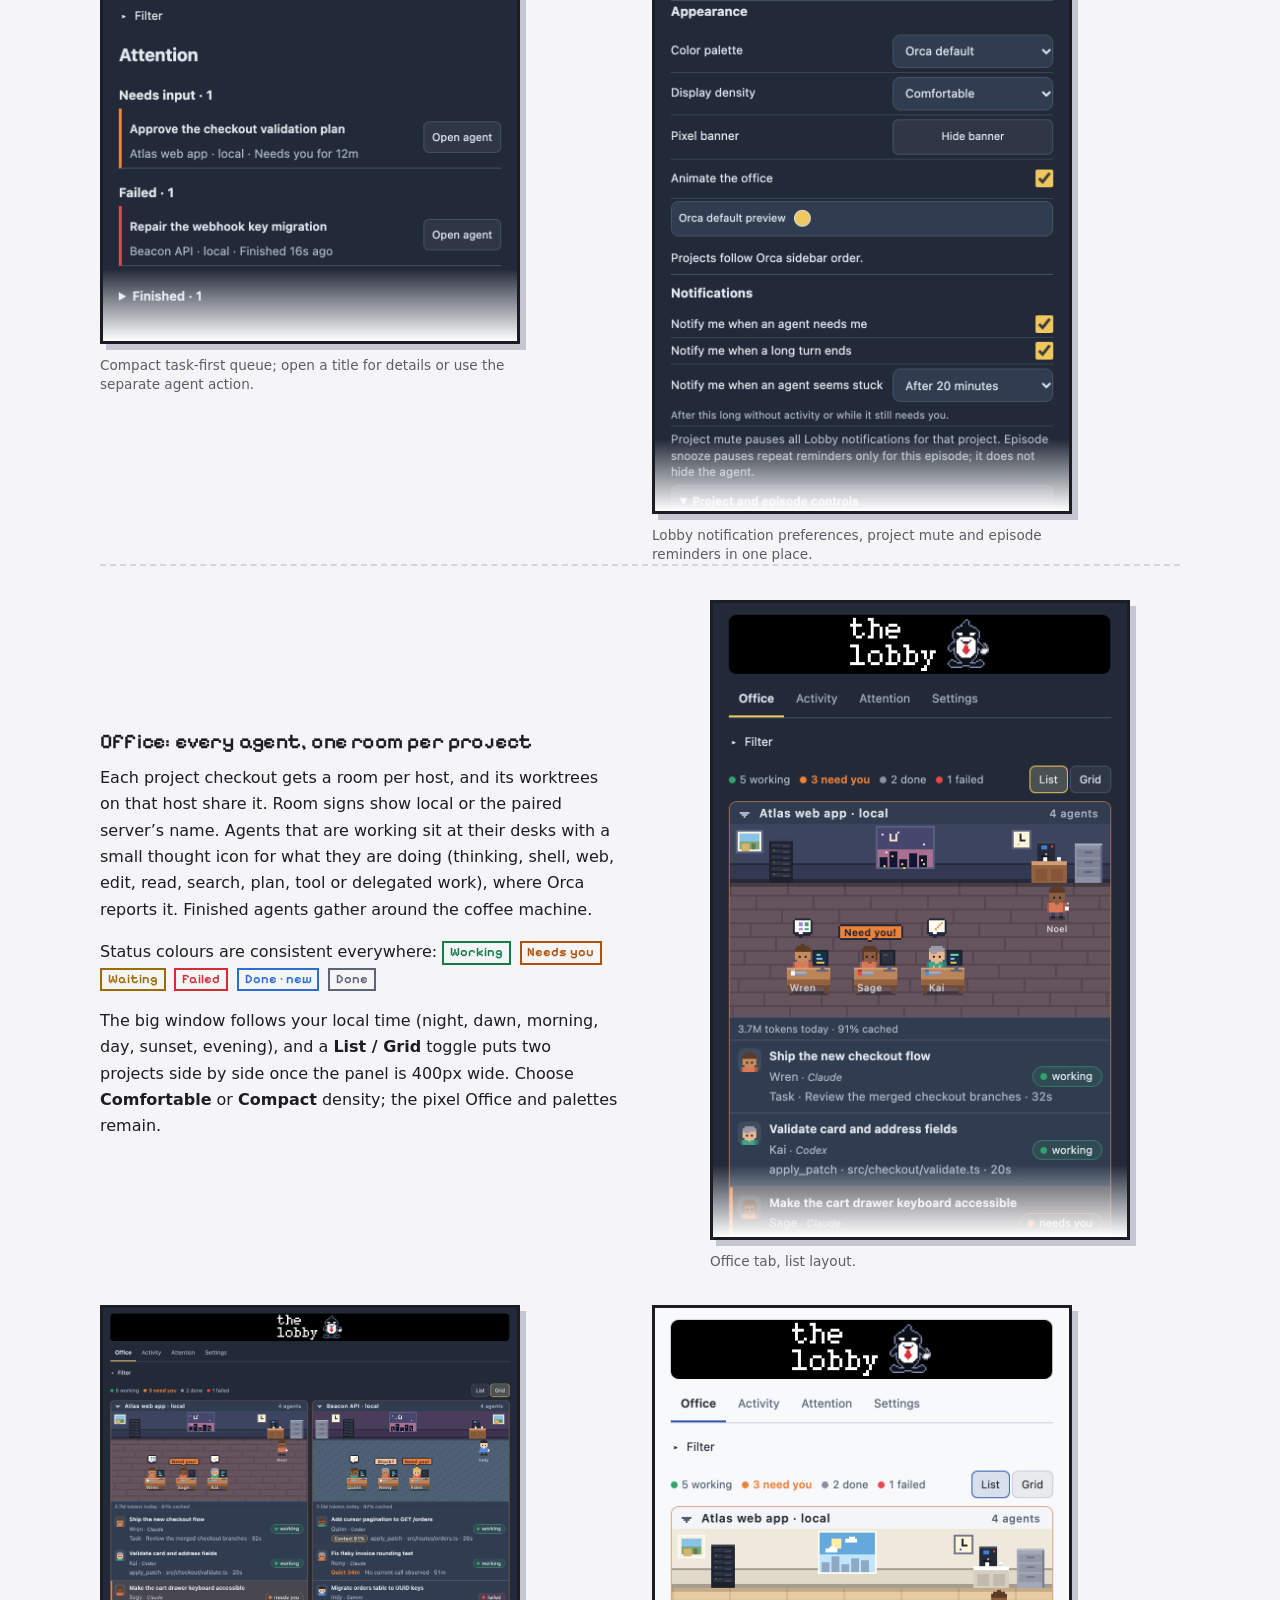
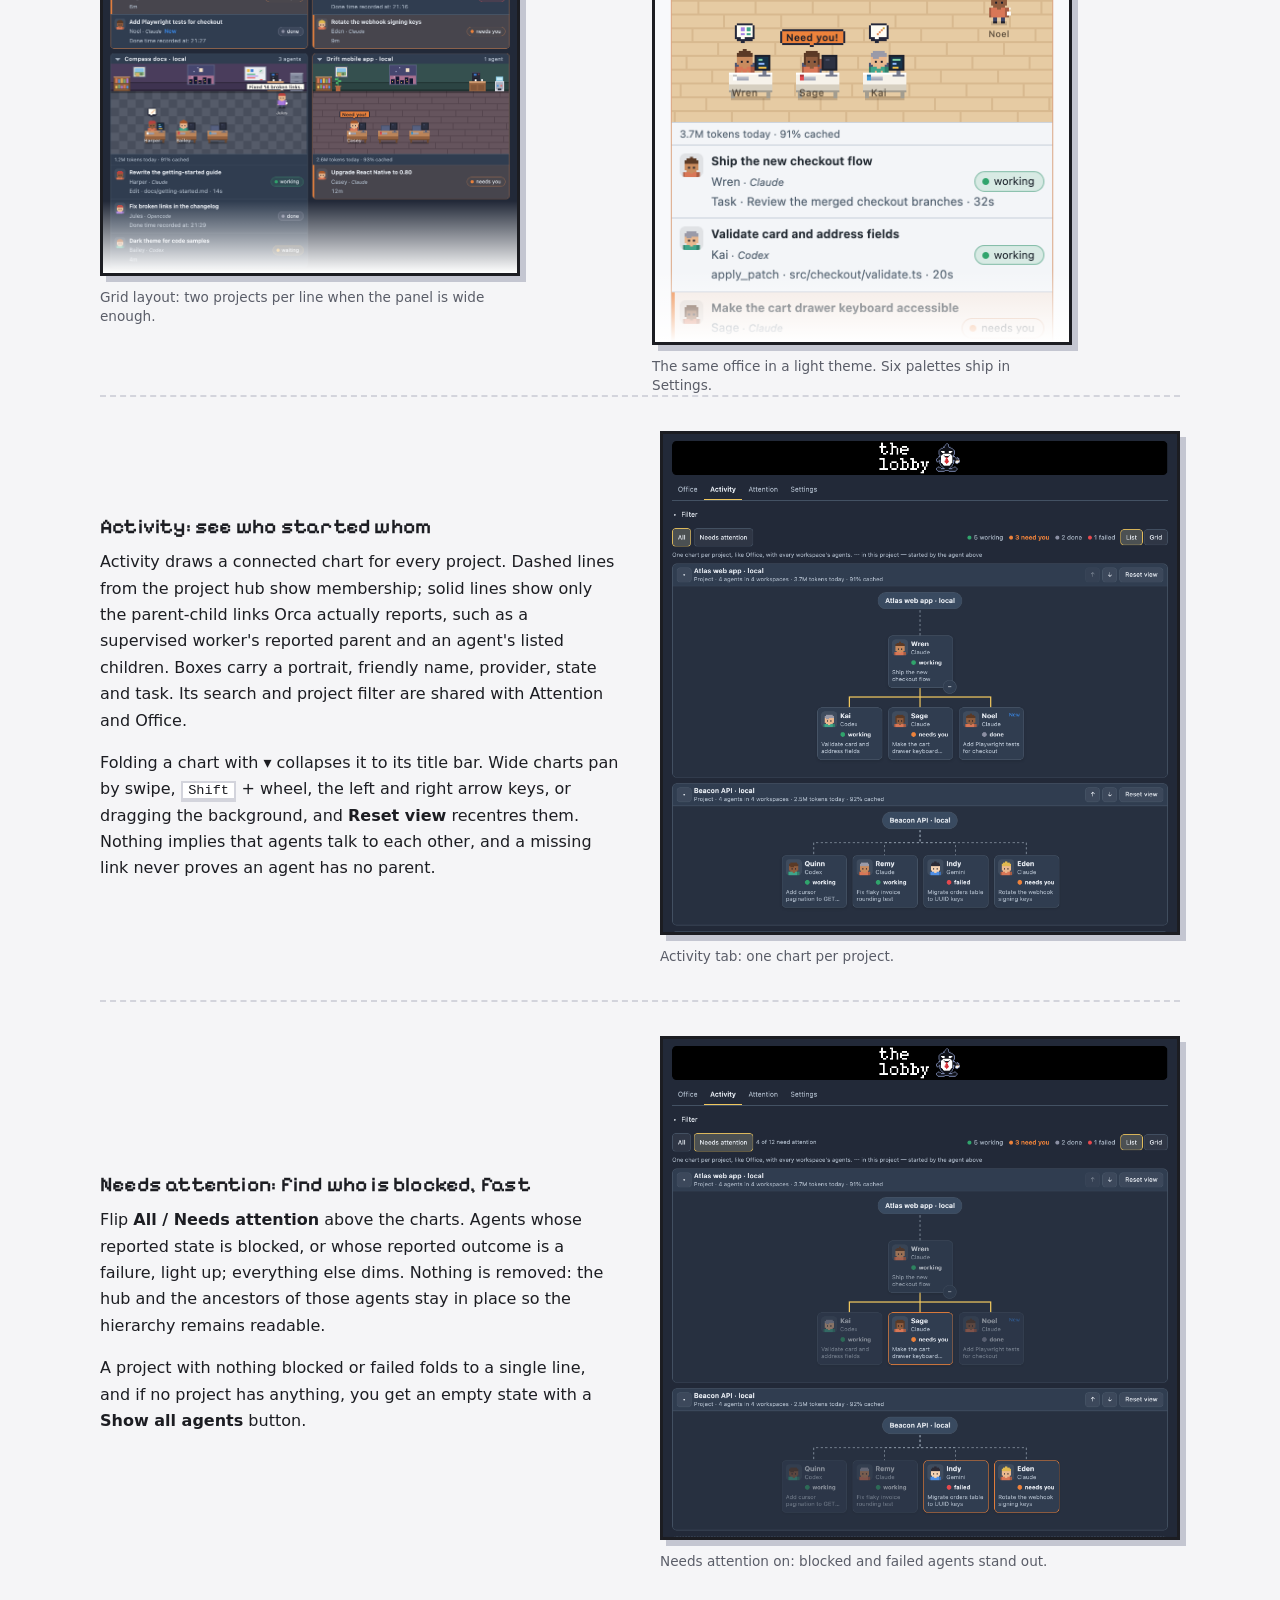
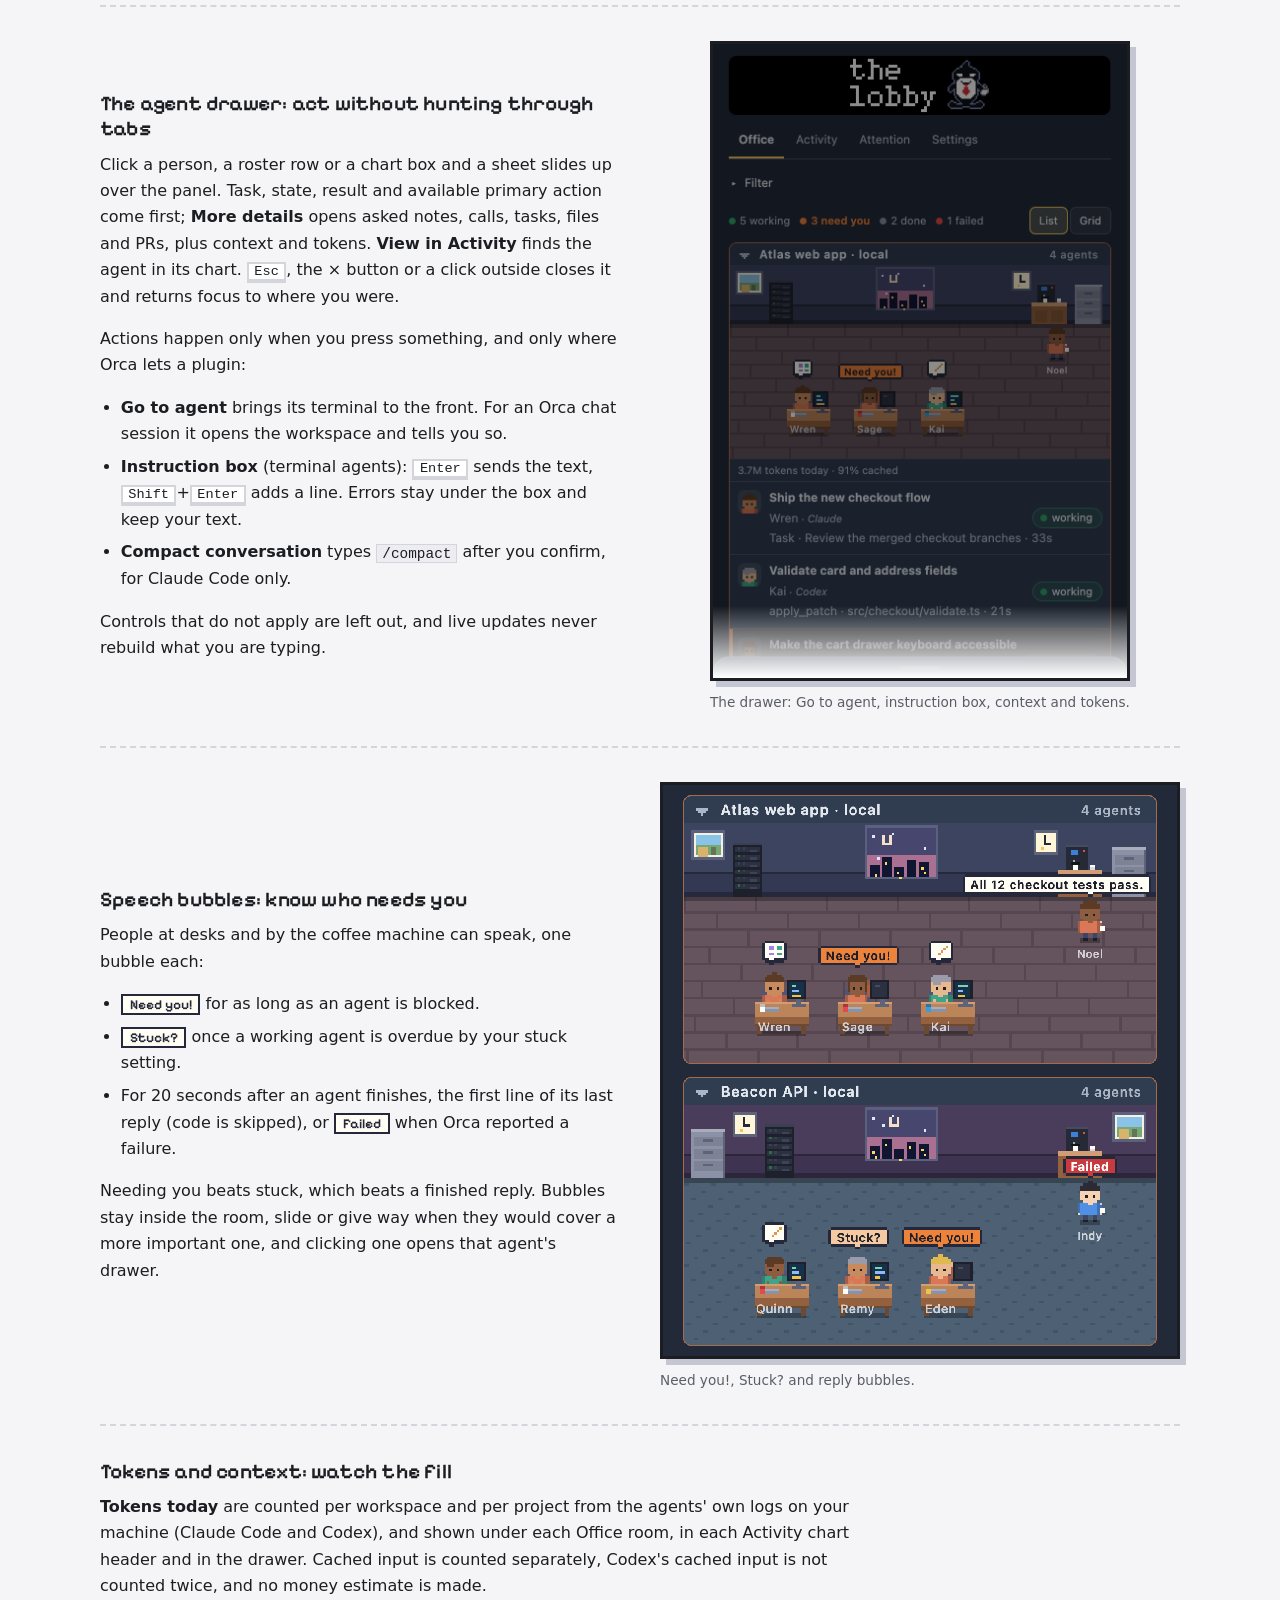
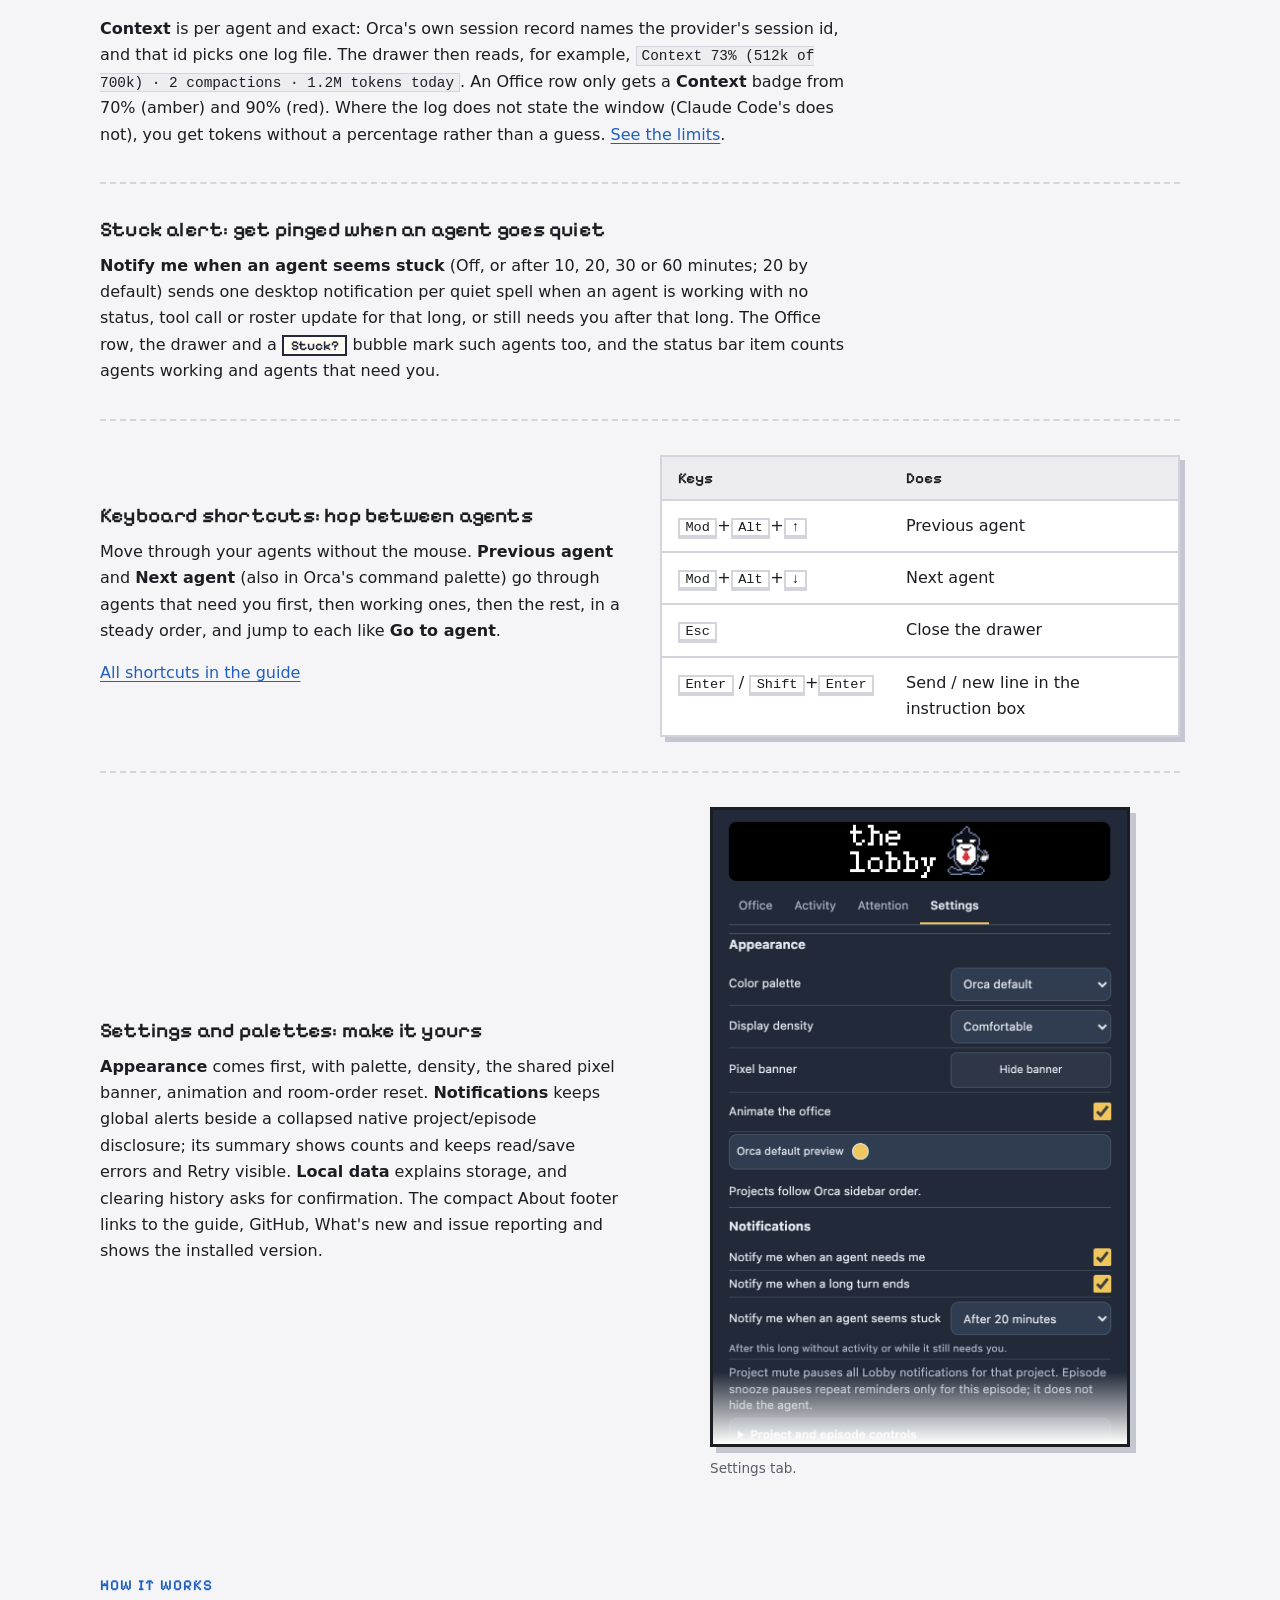
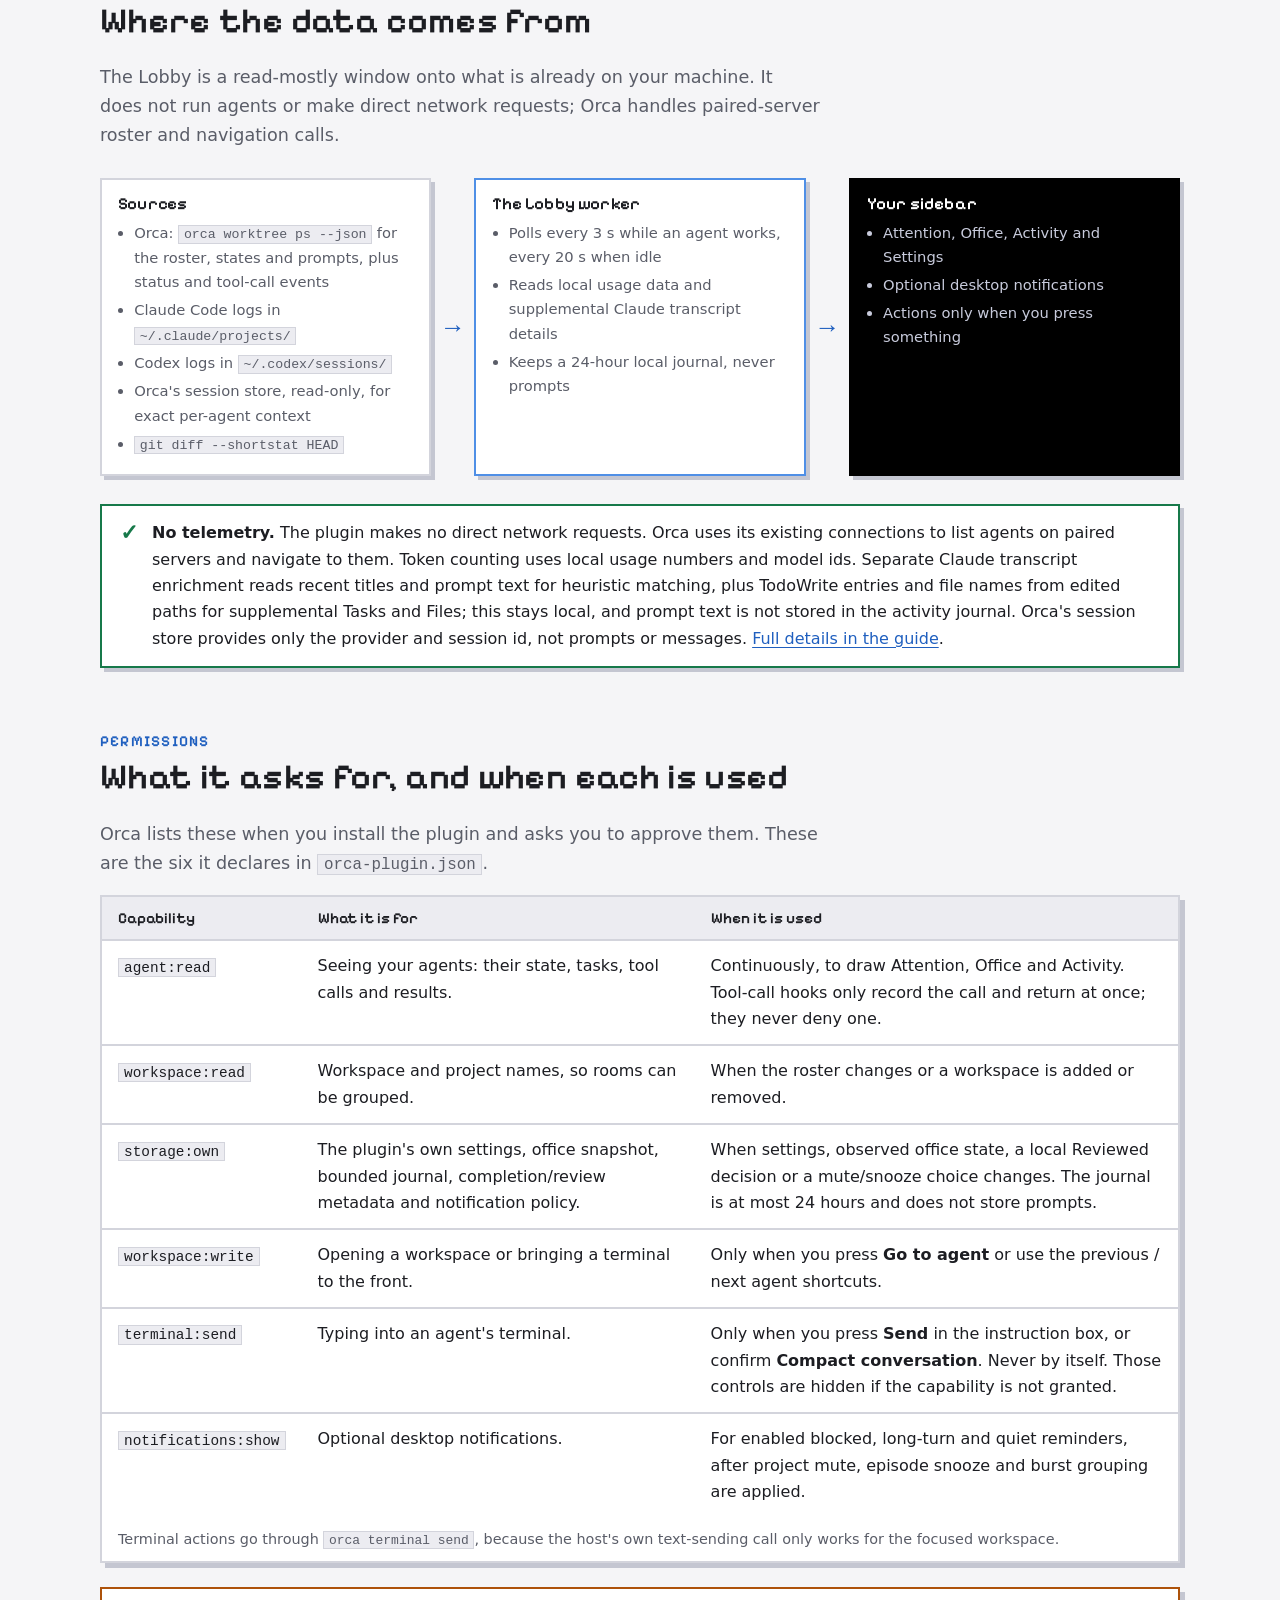
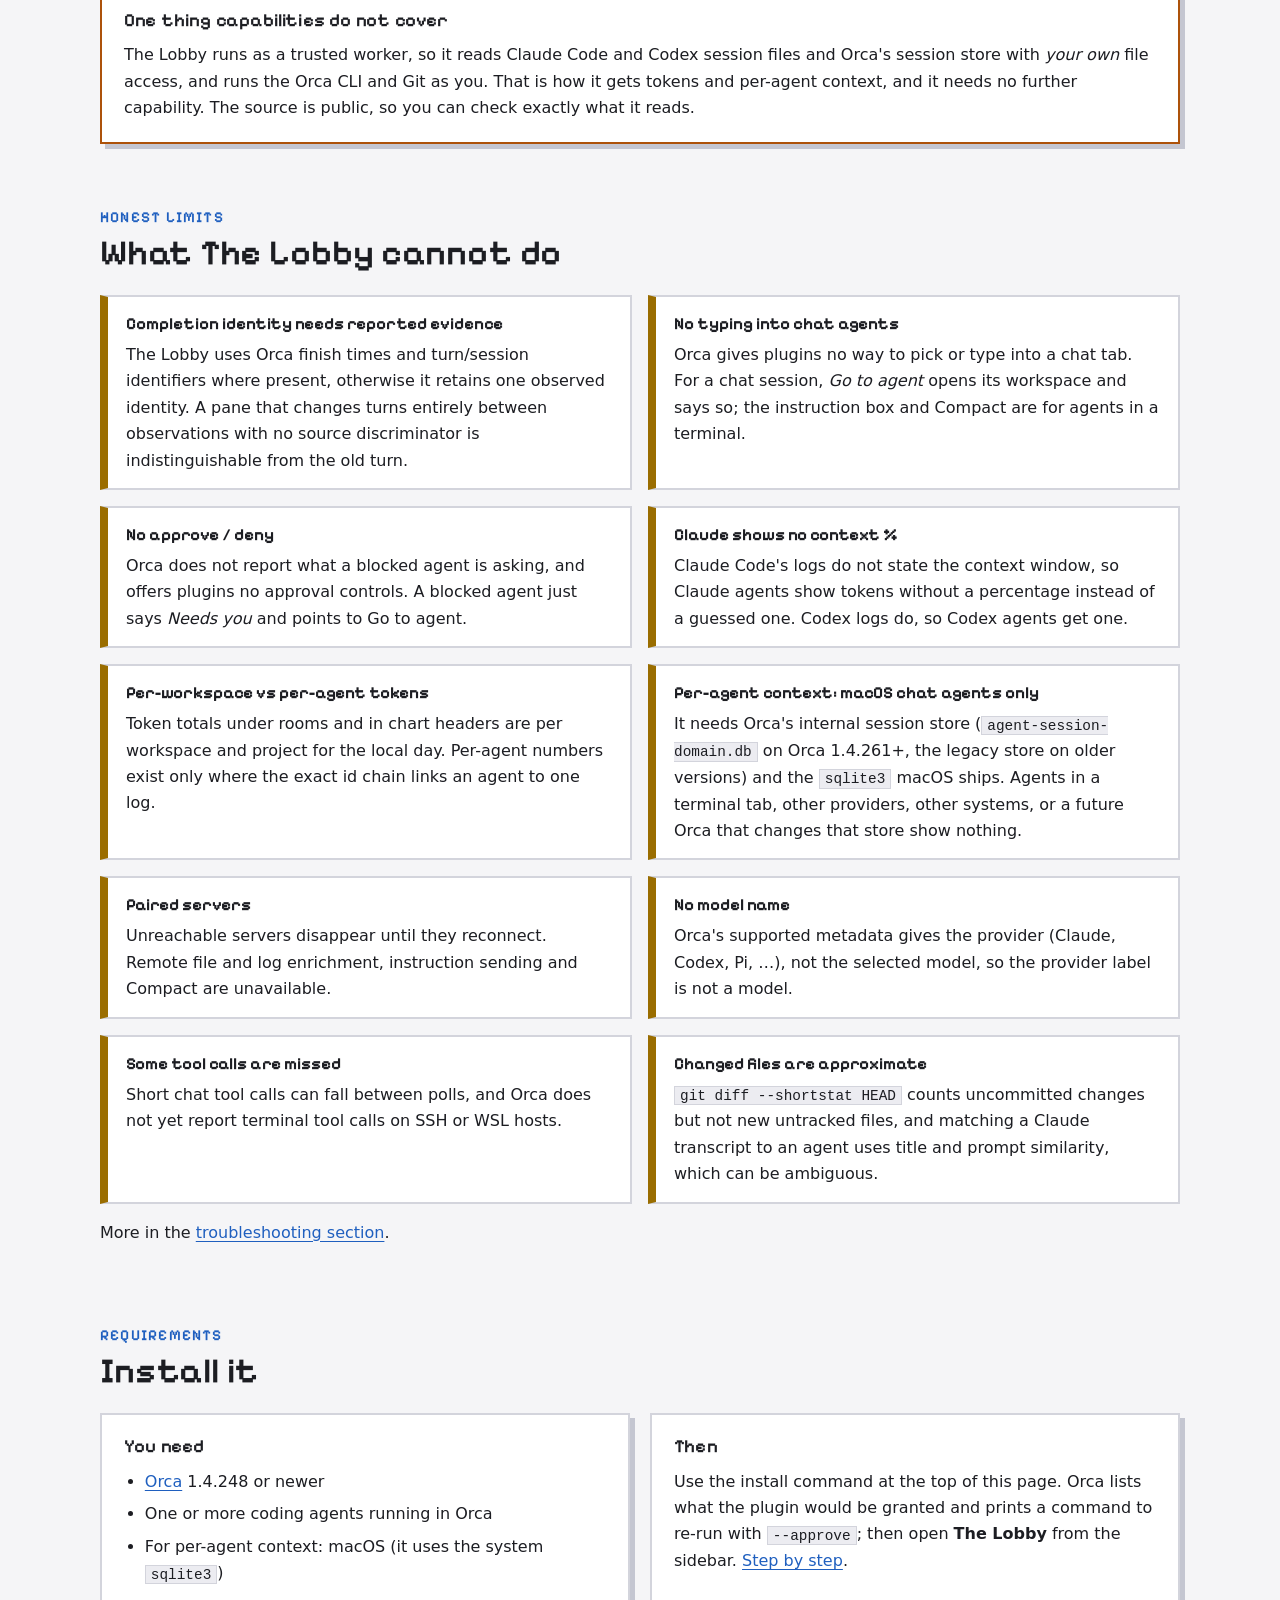
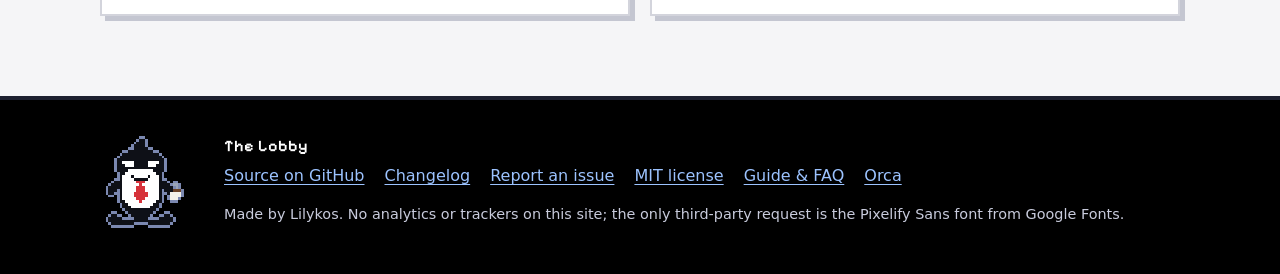
==== commit 212447c0: "docs: clarify published 1.3 release and verification" ====
--- a/docs/index.html
+++ b/docs/index.html
@@ -69,7 +69,7 @@
         <code id="install-cmd">orca plugin install Lilykos/orca-the-lobby</code>
         <button type="button" data-copy="#install-cmd" aria-label="Copy the install command">Copy</button>
       </div>
-      <p class="note">This command installs the latest published release from the Orca community catalog.</p>
+      <p class="note">This command installs the newest tagged release from this repository.</p>
       <div class="cta">
         <a class="btn" href="#tour">Take the tour</a>
         <a class="btn ghost" href="guide.html">Read the guide</a>
